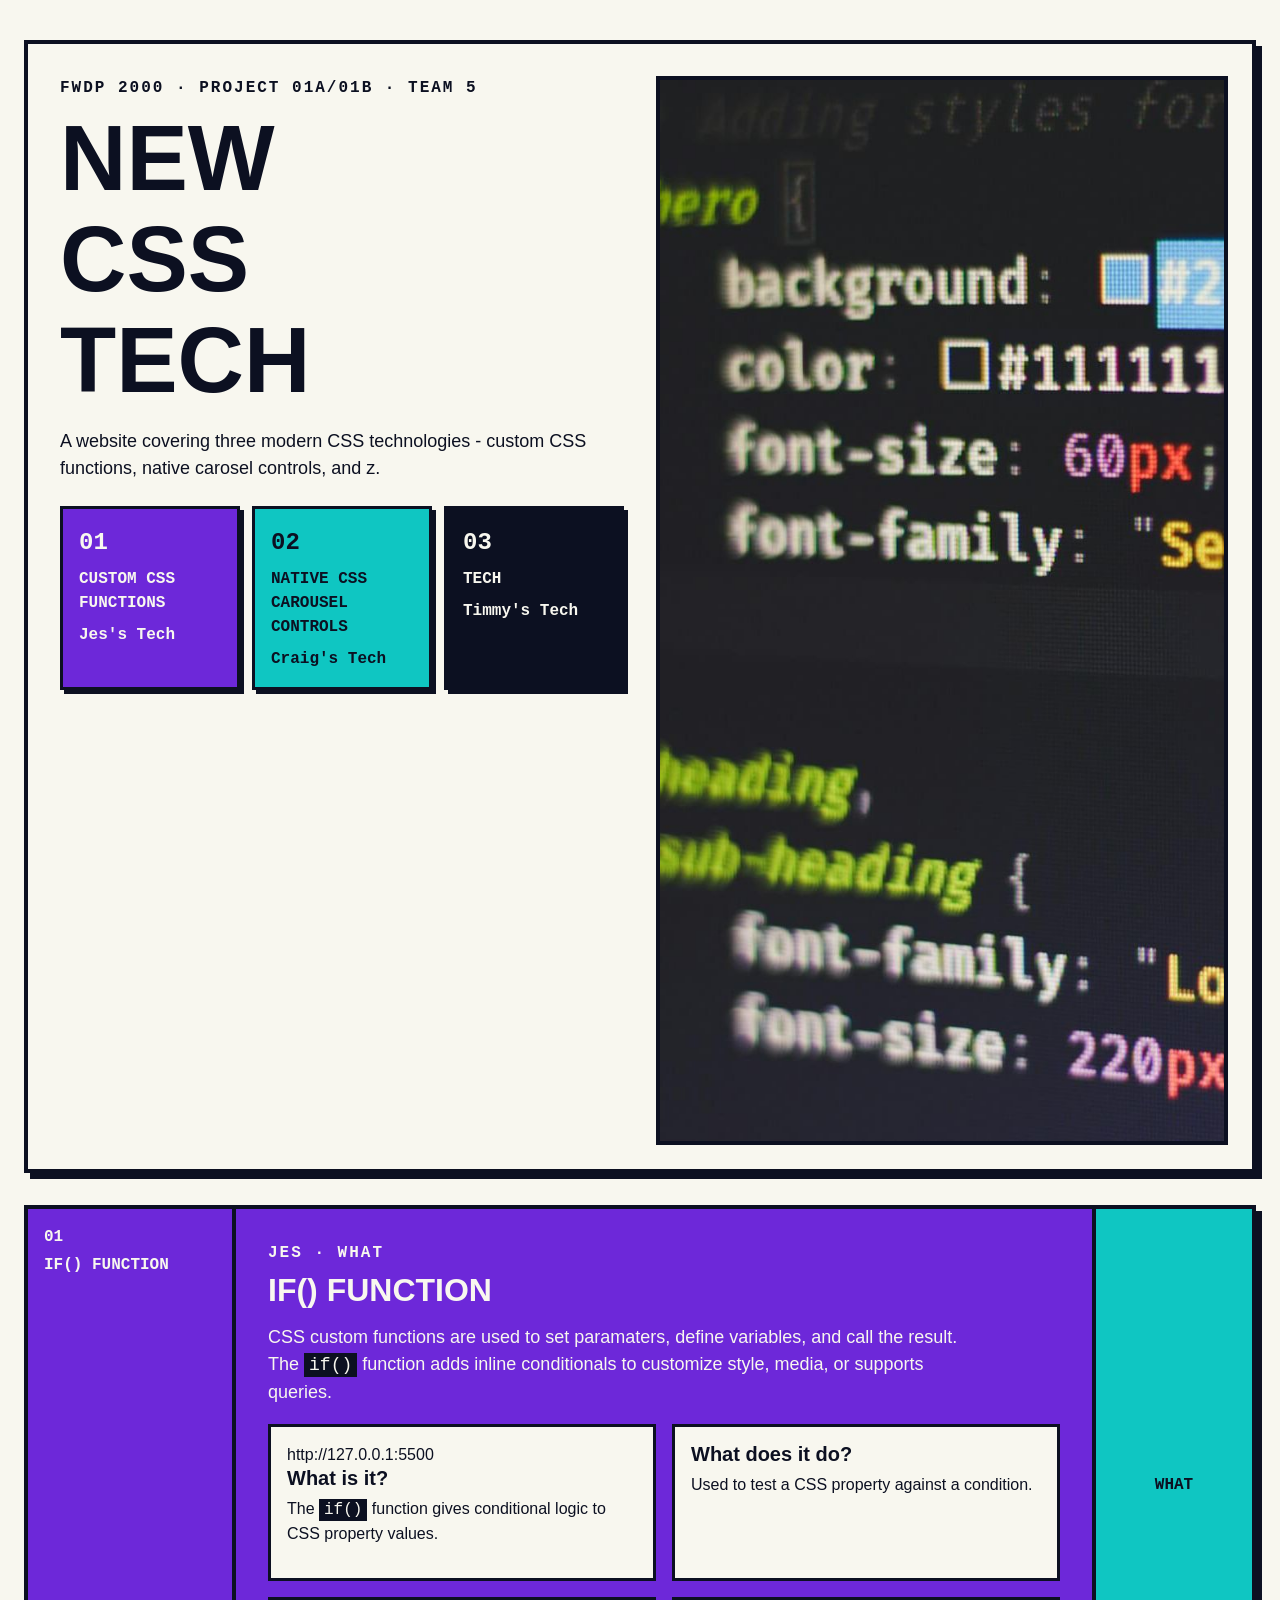
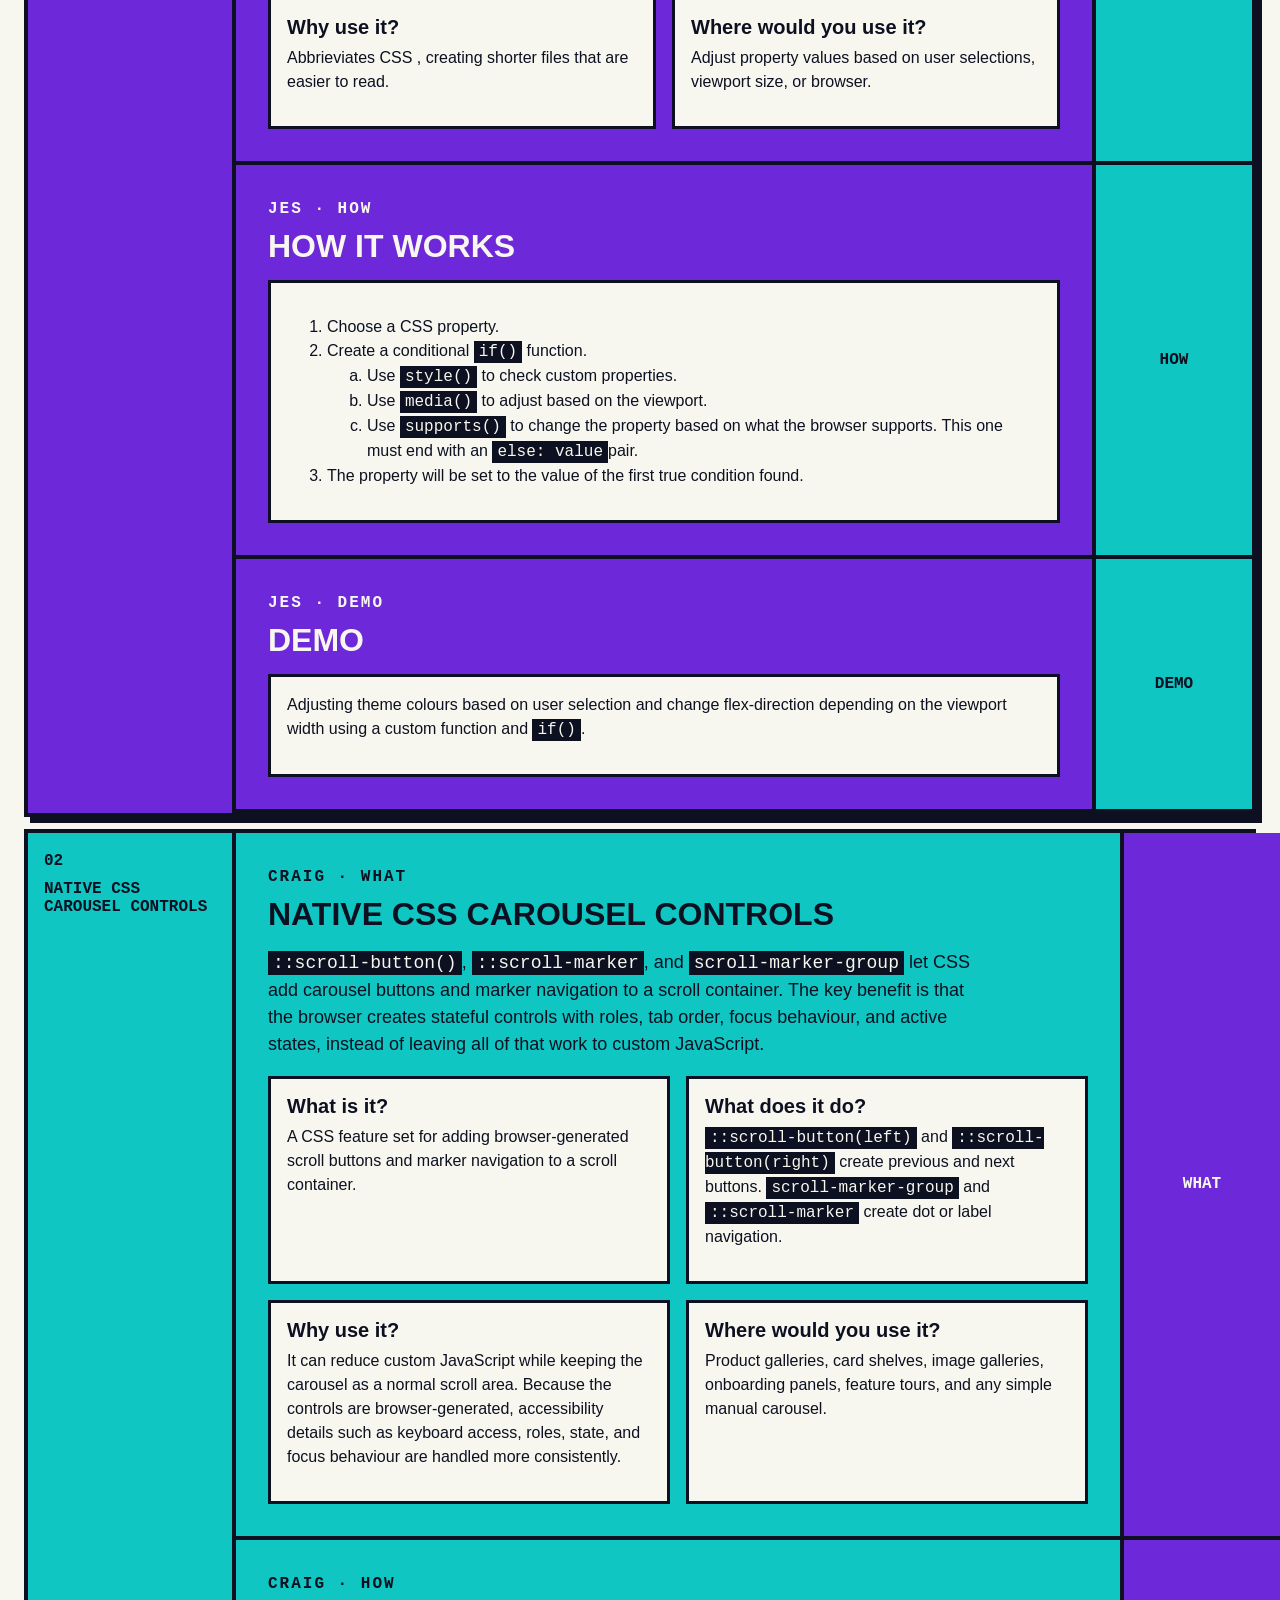
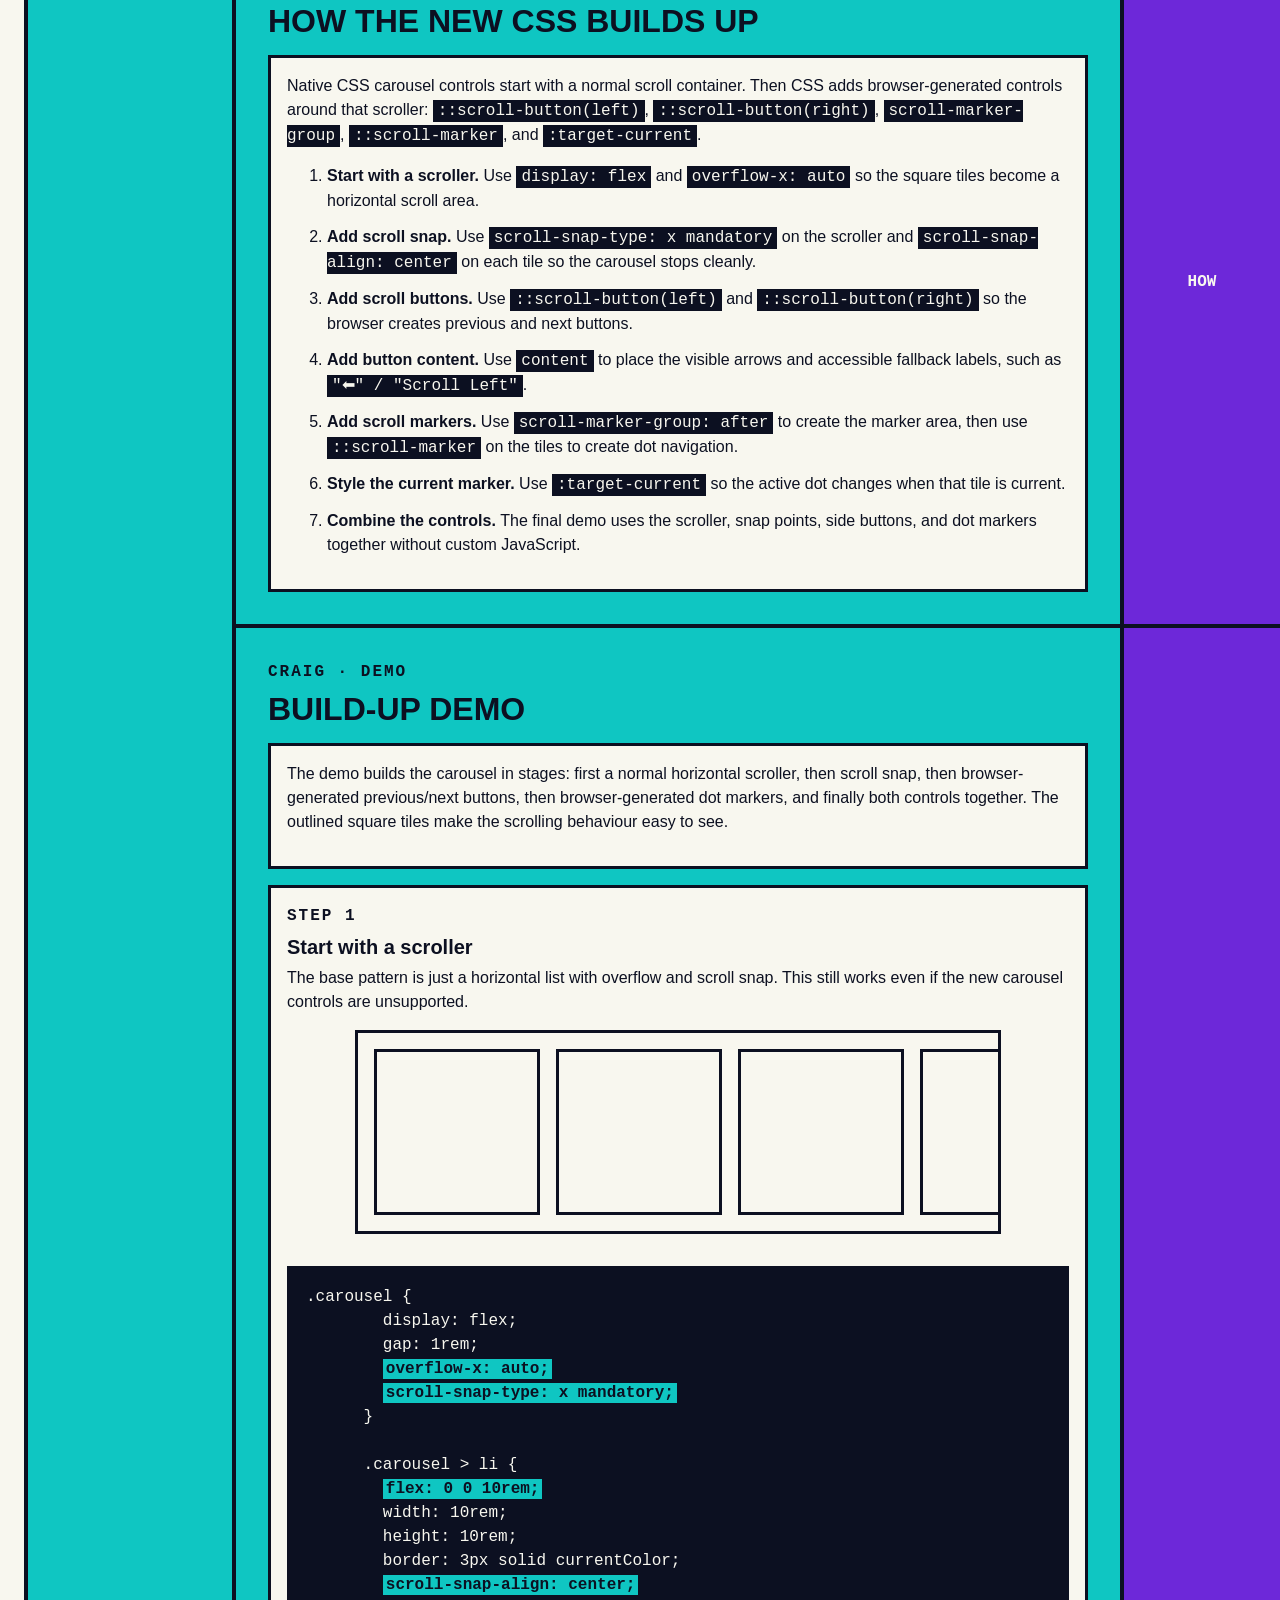
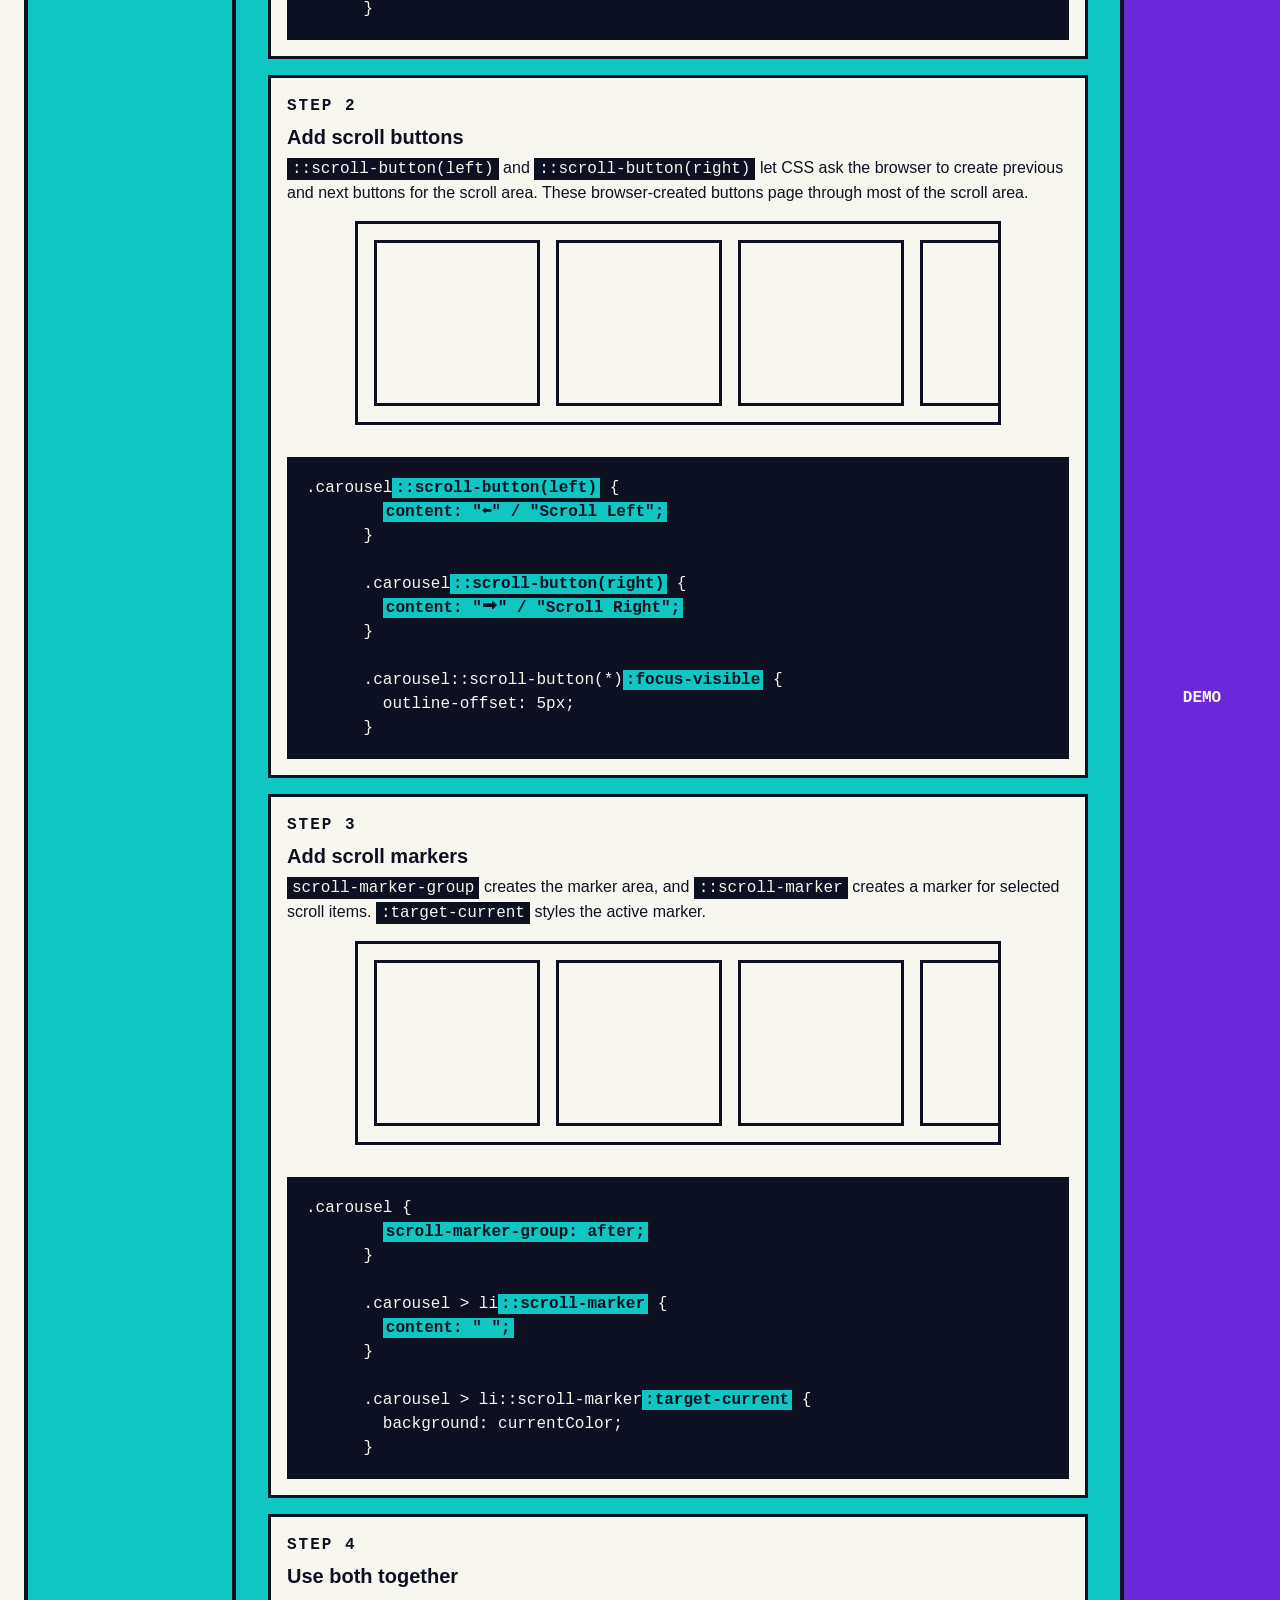
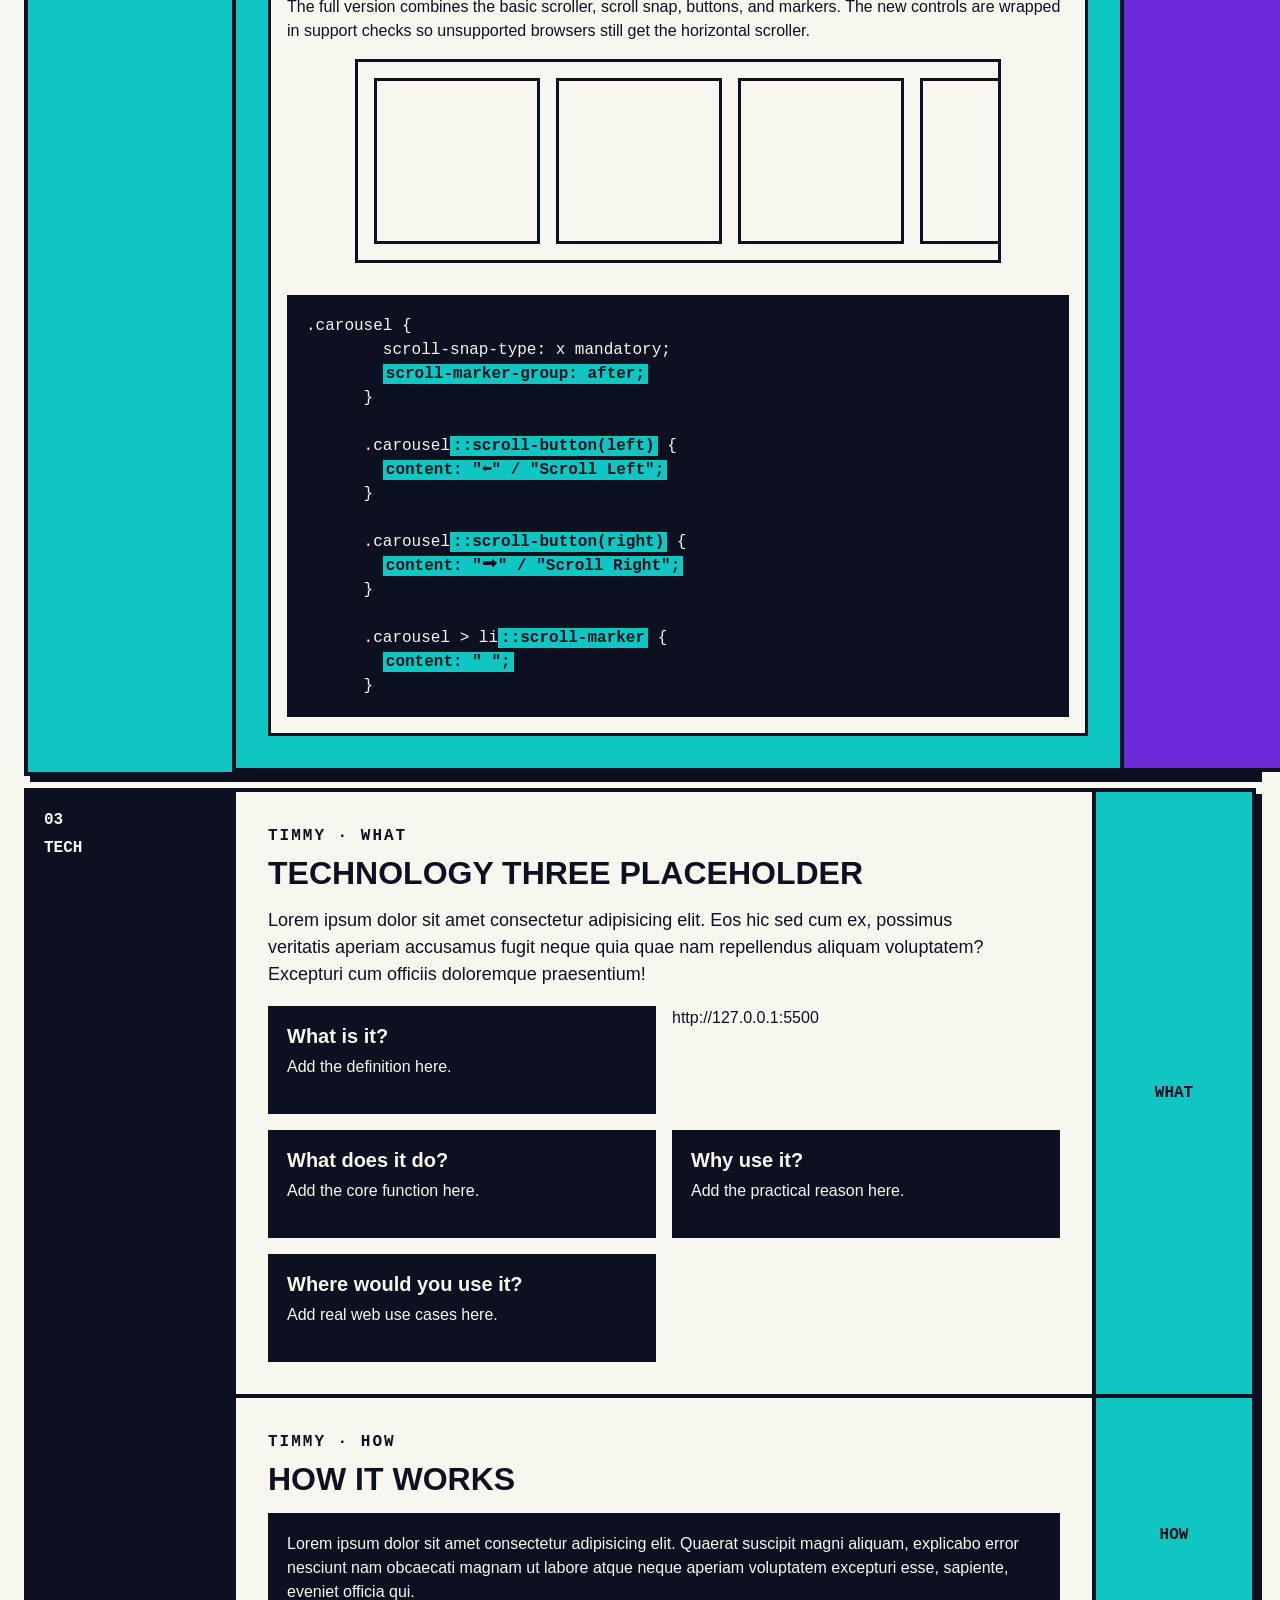
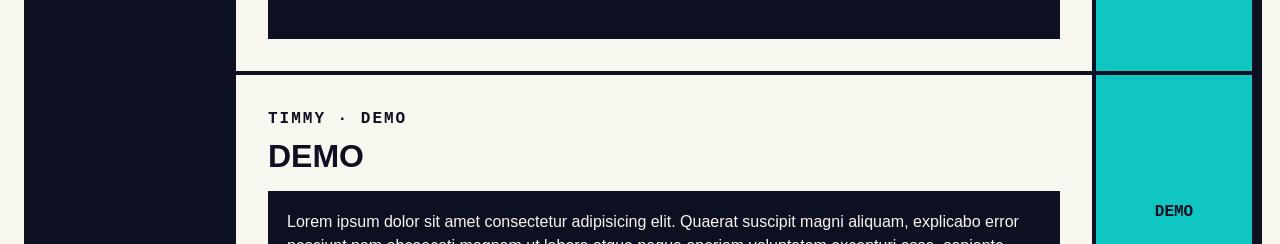
==== index.html @ b3a4e56c "Merge pull request #14 from jesomerville/jes Fixed reference links" ====
<!doctype html>
<html lang="en">
<head>
  <meta charset="utf-8">
  <meta name="viewport" content="width=device-width, initial-scale=1">
  <meta
    name="description"
    content="A Web Dev 2 project site about three new CSS tech topics, custom functions, carosel controls, and z">
  <title>Team 5: New CSS Tech</title>

  <link rel="stylesheet" href="styles/normalize-fwd.css">
  <link rel="stylesheet" href="styles/styles.css">
</head>

<body>
  <a class="skip-link" href="#main">Skip to main content</a>

  <header class="site-header">
    <div class="header-content">
      <div class="header-text">
        <p class="section-label">FWDP 2000 · Project 01A/01B · Team 5</p>

        <h1>New CSS Tech</h1>

        <p class="intro-text">
          A website covering three modern CSS technologies - custom CSS functions, native carosel controls, and z.
        </p>

        <nav class="topic-nav" aria-label="Technology sections">
          <a class="topic-card topic-card-one" href="#technology-one">
            <span class="topic-number">01</span>
            <span class="topic-title">Custom CSS Functions</span>
            <span class="topic-note">Jes's Tech</span>
          </a>

          <a class="topic-card topic-card-two" href="#native-carousel-controls">
            <span class="topic-number">02</span>
            <span class="topic-title">Native CSS Carousel Controls</span>
            <span class="topic-note">Craig's Tech</span>
          </a>

          <a class="topic-card topic-card-three" href="#technology-three">
            <span class="topic-number">03</span>
            <span class="topic-title">Tech</span>
            <span class="topic-note">Timmy's Tech</span>
          </a>
        </nav>
      </div>

      <picture class="hero-picture">
        <source
          media="(width < 768px)" srcset="images/hero-700w.jpg">
        <source media="(width >= 768px)" srcset="images/hero-1920w.jpg">

        <img
          src="images/hero-1920w.jpg"
          class="hero-image"
          alt="Closeup of CSS code describing a hero class, heading, and sub-heading.">
      </picture>
    </div>
  </header>

  <main id="main">
    <section class="technology-row tech-one" id="technology-one" aria-labelledby="tech-one-title">
      <div class="row-label">
        <p>01</p>
        <h2 id="tech-one-title">if() function</h2>
      </div>

      <section class="tech-section" id="tech-one-what">
        <p class="section-label">Jes · What</p>
        <h3>if() function</h3>

        <p class="summary">
          CSS custom functions are used to set paramaters, define variables, and call the result.  The <code>if()</code> function adds inline conditionals to customize style, media, or supports queries.

        <div class="info-cards">
          <section>http://127.0.0.1:5500
            <h4>What is it?</h4>
            <p>The <code>if()</code> function gives conditional logic to CSS property values.</p>
          </section>

          <section>
            <h4>What does it do?</h4>
            <p>Used to test a CSS property against a condition.</p>
          </section>

          <section>
            <h4>Why use it?</h4>
            <p>Abbrieviates CSS , creating shorter files that are easier to read.</p>
          </section>

          <section>
            <h4>Where would you use it?</h4>
            <p>Adjust property values based on user selections, viewport size, or browser.</p>
          </section>
        </div>
      </section>

      <a class="section-link link-what" href="#tech-one-what">What</a>

      <section class="tech-section" id="tech-one-how">
        <p class="section-label">Jes · How</p>
        <h3>How it Works</h3>

        <div class="content-box">
          <ol>
            <li>Choose a CSS property.</li>
            <li>Create a conditional <code>if()</code> function.</li>
              <ol type="a">
                <li>Use <code>style()</code> to check custom properties.</li>
                <li>Use <code>media()</code> to adjust based on the viewport.</li>
                <li>Use <code>supports()</code> to change the property based on what the browser supports.  This one must end with an <code>else: value</code>pair.</li>
              </ol>
            <li>The property will be set to the value of the first true condition found.</li>
          </ol>
        </div>
      </section>

      <a class="section-link link-how" href="#tech-one-how">How</a>

      <section class="tech-section" id="tech-one-demo">
        <p class="section-label">Jes · Demo</p>
        <h3>Demo</h3>

        <div class="content-box">

          <p>Adjusting theme colours based on user selection and change flex-direction depending on the viewport width using a custom function and <code>if()</code>.</p>

        </div>
      </section>

      <a class="section-link link-demo" href="#tech-one-demo">Demo</a>
      
    </section>

    <section class="technology-row tech-two" id="native-carousel-controls" aria-labelledby="tech-two-title">
      <div class="row-label">
        <p>02</p>
        <h2 id="tech-two-title">Native CSS Carousel Controls</h2>
      </div>

      <section class="tech-section" id="carousel-what">
        <p class="section-label">Craig · What</p>
        <h3>Native CSS Carousel Controls</h3>

        <p class="summary"><code>::scroll-button()</code>, <code>::scroll-marker</code>, and <code>scroll-marker-group</code> let CSS add carousel buttons and marker navigation to a scroll container. The key benefit is that the browser creates stateful controls with roles, tab order, focus behaviour, and active states, instead of leaving all of that work to custom JavaScript.</p>

        <div class="info-cards">
          <section>
            <h4>What is it?</h4>
            <p>
              A CSS feature set for adding browser-generated scroll buttons and
              marker navigation to a scroll container.
            </p>
          </section>

          <section>
            <h4>What does it do?</h4>
            <p><code>::scroll-button(left)</code> and <code>::scroll-button(right)</code> create previous and next buttons. <code>scroll-marker-group</code> and <code>::scroll-marker</code> create dot or label navigation.</p>
          </section>

          <section>
            <h4>Why use it?</h4>
            <p>It can reduce custom JavaScript while keeping the carousel as a normal scroll area. Because the controls are browser-generated, accessibility details such as keyboard access, roles, state, and focus behaviour are handled more consistently.</p>
          </section>

          <section>
            <h4>Where would you use it?</h4>
            <p>Product galleries, card shelves, image galleries, onboarding panels, feature tours, and any simple manual carousel.</p>
          </section>
        </div>
      </section>

      <a class="section-link link-what" href="#carousel-what">What</a>

      <section class="tech-section" id="carousel-how">
        <p class="section-label">Craig · How</p>
        <h3>How the new CSS builds up</h3>

        <div class="content-box">
          <p>Native CSS carousel controls start with a normal scroll container. Then CSS adds browser-generated controls around that scroller: <code>::scroll-button(left)</code>, <code>::scroll-button(right)</code>, <code>scroll-marker-group</code>, <code>::scroll-marker</code>, and <code>:target-current</code>.</p>
          <ol>
            <li><strong>Start with a scroller. </strong>Use <code>display: flex</code> and <code>overflow-x: auto</code> so the square tiles become a horizontal scroll area.</li>
            <li><strong>Add scroll snap. </strong>Use <code>scroll-snap-type: x mandatory</code> on the scroller and <code>scroll-snap-align: center</code> on each tile so the carousel stops cleanly.</li>
            <li><strong>Add scroll buttons. </strong>Use <code>::scroll-button(left)</code> and <code>::scroll-button(right)</code> so the browser creates previous and next buttons.</li>
            <li><strong>Add button content. </strong>Use <code>content</code> to place the visible arrows and accessible fallback labels, such as <code>"⬅" / "Scroll Left"</code>.</li>
            <li><strong>Add scroll markers. </strong>Use <code>scroll-marker-group: after</code> to create the marker area, then use <code>::scroll-marker</code> on the tiles to create dot navigation.</li>
            <li><strong>Style the current marker. </strong>Use <code>:target-current</code> so the active dot changes when that tile is current.</li>
            <li><strong>Combine the controls. </strong>The final demo uses the scroller, snap points, side buttons, and dot markers together without custom JavaScript.</li>
          </ol>
        </div>
      </section>

      <a class="section-link link-how" href="#carousel-how">How</a>
      <section class="tech-section" id="carousel-demo">
        <p class="section-label">Craig · Demo</p>
        <h3>Build-up demo</h3>
        <div class="content-box">
          <p>The demo builds the carousel in stages: first a normal horizontal scroller, then scroll snap, then browser-generated previous/next buttons, then browser-generated dot markers, and finally both controls together. The outlined square tiles make the scrolling behaviour easy to see.</p>
        </div>
        <div class="carousel-steps">
          <section class="carousel-step">
            <div class="carousel-step-text">
              <p class="section-label">Step 1</p>
              <h4>Start with a scroller</h4>
              <p>
                The base pattern is just a horizontal list with overflow and
                scroll snap. This still works even if the new carousel controls
                are unsupported.
              </p>
            </div>
            <div class="carousel-demo-grid">
              <div class="carousel-showcase">
                <ul aria-label="Basic horizontal scroller example" class="demo-carousel demo-carousel-basic">
                  <li aria-hidden="true"></li>
                  <li aria-hidden="true"></li>
                  <li aria-hidden="true"></li>
                  <li aria-hidden="true"></li>
                  <li aria-hidden="true"></li>
                  <li aria-hidden="true"></li>
                </ul>
              </div>
              <pre class="demo-code"><code>.carousel {
        display: flex;
        gap: 1rem;
        <span class="code-highlight">overflow-x: auto;</span>
        <span class="code-highlight">scroll-snap-type: x mandatory;</span>
      }

      .carousel &gt; li {
        <span class="code-highlight">flex: 0 0 10rem;</span>
        width: 10rem;
        height: 10rem;
        border: 3px solid currentColor;
        <span class="code-highlight">scroll-snap-align: center;</span>
      }</code></pre>
            </div>
          </section>
          <section class="carousel-step">
            <div class="carousel-step-text">
              <p class="section-label">Step 2</p>
              <h4>Add scroll buttons</h4>
              <p><code>::scroll-button(left)</code> and <code>::scroll-button(right)</code> let CSS ask the browser to create previous and next buttons for the scroll area. These browser-created buttons page through most of the scroll area.</p>
            </div>
            <div class="carousel-demo-grid">
              <div class="carousel-showcase">
                <ul aria-label="Carousel with scroll buttons example" class="demo-carousel demo-carousel-buttons">
                  <li aria-hidden="true"></li>
                  <li aria-hidden="true"></li>
                  <li aria-hidden="true"></li>
                  <li aria-hidden="true"></li>
                  <li aria-hidden="true"></li>
                  <li aria-hidden="true"></li>
                </ul>
              </div>
              <pre class="demo-code"><code>.carousel<span class="code-highlight">::scroll-button(left)</span> {
        <span class="code-highlight">content: "⬅" / "Scroll Left";</span>
      }

      .carousel<span class="code-highlight">::scroll-button(right)</span> {
        <span class="code-highlight">content: "⮕" / "Scroll Right";</span>
      }

      .carousel::scroll-button(*)<span class="code-highlight">:focus-visible</span> {
        outline-offset: 5px;
      }</code></pre>
            </div>
          </section>
          <section class="carousel-step">
            <div class="carousel-step-text">
              <p class="section-label">Step 3</p>
              <h4>Add scroll markers</h4>
              <p>
                <code>scroll-marker-group</code> creates the marker area, and
                <code>::scroll-marker</code> creates a marker for selected
                scroll items. <code>:target-current</code> styles the active
                marker.
              </p>
            </div>
            <div class="carousel-demo-grid">
              <div class="carousel-showcase">
                <ul aria-label="Carousel with scroll markers example" class="demo-carousel demo-carousel-markers">
                  <li aria-hidden="true"></li>
                  <li aria-hidden="true"></li>
                  <li aria-hidden="true"></li>
                  <li aria-hidden="true"></li>
                  <li aria-hidden="true"></li>
                  <li aria-hidden="true"></li>
                </ul>
              </div>
              <pre class="demo-code"><code>.carousel {
        <span class="code-highlight">scroll-marker-group: after;</span>
      }

      .carousel &gt; li<span class="code-highlight">::scroll-marker</span> {
        <span class="code-highlight">content: " ";</span>
      }

      .carousel &gt; li::scroll-marker<span class="code-highlight">:target-current</span> {
        background: currentColor;
      }</code></pre>
            </div>
          </section>
          <section class="carousel-step">
            <div class="carousel-step-text">
              <p class="section-label">Step 4</p>
              <h4>Use both together</h4>
              <p>
                The full version combines the basic scroller, scroll snap,
                buttons, and markers. The new controls are wrapped in
                support checks so unsupported browsers still get the
                horizontal scroller.
              </p>
            </div>
            <div class="carousel-demo-grid">
              <div class="carousel-showcase">
                <ul aria-label="Carousel with scroll buttons and markers example" class="demo-carousel demo-carousel-complete">
                  <li aria-hidden="true"></li>
                  <li aria-hidden="true"></li>
                  <li aria-hidden="true"></li>
                  <li aria-hidden="true"></li>
                  <li aria-hidden="true"></li>
                  <li aria-hidden="true"></li>
                </ul>
              </div>
              <pre class="demo-code"><code>.carousel {
        scroll-snap-type: x mandatory;
        <span class="code-highlight">scroll-marker-group: after;</span>
      }

      .carousel<span class="code-highlight">::scroll-button(left)</span> {
        <span class="code-highlight">content: "⬅" / "Scroll Left";</span>
      }

      .carousel<span class="code-highlight">::scroll-button(right)</span> {
        <span class="code-highlight">content: "⮕" / "Scroll Right";</span>
      }

      .carousel &gt; li<span class="code-highlight">::scroll-marker</span> {
        <span class="code-highlight">content: " ";</span>
      }</code></pre>
            </div>
          </section>
        </div>
      </section>
      <a class="section-link link-demo" href="#carousel-demo">Demo</a>
      </section>

    <section class="technology-row tech-three" id="technology-three" aria-labelledby="tech-three-title">
      <div class="row-label">
        <p>03</p>
        <h2 id="tech-three-title">Tech</h2>
      </div>

      <section class="tech-section" id="tech-three-what">
        <p class="section-label">Timmy · What</p>
        <h3>Technology Three Placeholder</h3>

        <p class="summary">
          Lorem ipsum dolor sit amet consectetur adipisicing elit. Eos hic sed cum ex, possimus veritatis aperiam accusamus fugit neque quia quae nam repellendus aliquam voluptatem? Excepturi cum officiis doloremque praesentium!
        </p>

        <div class="info-cards">
          <section>
            <h4>What is it?</h4>
            <p>Add the definition here.</p>
          </section>http://127.0.0.1:5500

          <section>
            <h4>What does it do?</h4>
            <p>Add the core function here.</p>
          </section>

          <section>
            <h4>Why use it?</h4>
            <p>Add the practical reason here.</p>
          </section>

          <section>
            <h4>Where would you use it?</h4>
            <p>Add real web use cases here.</p>
          </section>
        </div>
      </section>

      <a class="section-link link-what" href="#tech-three-what">What</a>

      <section class="tech-section" id="tech-three-how">
        <p class="section-label">Timmy · How</p>
        <h3>How it works</h3>

        <div class="content-box">
          <p>Lorem ipsum dolor sit amet consectetur adipisicing elit. Quaerat suscipit magni aliquam, explicabo error nesciunt nam obcaecati magnam ut labore atque neque aperiam voluptatem excepturi esse, sapiente, eveniet officia qui.</p>
        </div>
      </section>

      <a class="section-link link-how" href="#tech-three-how">How</a>

      <section class="tech-section" id="tech-three-demo">
        <p class="section-label">Timmy · Demo</p>
        <h3>Demo</h3>

        <div class="content-box">
          <p>Lorem ipsum dolor sit amet consectetur adipisicing elit. Quaerat suscipit magni aliquam, explicabo error nesciunt nam obcaecati magnam ut labore atque neque aperiam voluptatem excepturi esse, sapiente, eveniet officia qui.</p>
        </div>
      </section>

      <a class="section-link link-demo" href="#tech-three-demo">Demo</a>
    </section>

    <section class="sources" aria-labelledby="sources-title">
      <div>
        <p class="section-label">Sources</p>
        <h2 id="sources-title">Research Links</h2>
      </div>

      <div class="reference-table">
        <table>

          <thead>
              <tr>
                <th>Tech One</th>
                <th>Tech Two</th>
                <th>Tech Three</th>
              </tr>
          </thead>

          <tbody>
            <tr>
                <td><a href="https://developer.mozilla.org/en-US/docs/Web/CSS/Reference/Values/if">MDN: if() CSS Function</a></td>
                <td><a href="https://developer.mozilla.org/en-US/docs/Web/CSS/Guides/Overflow/Carousels">MDN: Creating CSS carousels</a></td>
                <td></td>
            </tr>

            <tr>
                <td><a href="https://developer.mozilla.org/en-US/docs/Web/CSS/Guides/Custom_functions_and_mixins/Using_custom_functions">MDN: Using CSS Custom Functions</a></td>
                <td><a href="https://developer.mozilla.org/en-US/docs/Web/CSS/Reference/Selectors/::scroll-button">MDN: ::scroll-button()</a></td>
                <td></td>
            </tr>

            <tr>
                <td><a href="https://www.youtube.com/watch?v=svqu6FDiMAs&list=PLwdxEUTBzNh4LAn5dIlaIlFhHs1AWslc2&index=7&t=417s">YouTube: 10 NEW CSS Features You Need To Know For 2026</a></td>
                <td><a href="https://developer.mozilla.org/en-US/docs/Web/CSS/Reference/Selectors/::scroll-marker">MDN: ::scroll-marker</a></td>
                <td></td>
            </tr>

            <tr>                
                <td>-</td>
                <td><a href="https://developer.chrome.com/blog/carousels-with-css">Chrome Developers: Carousels with CSS</a></td>
                <td></td>
            </tr>

            <tr>
              <th class="table-foot" colspan="3">Photo by <a href="https://unsplash.com/@flowforfrank?utm_source=unsplash&utm_medium=referral&utm_content=creditCopyText">Ferenc Almasi</a> on <a href="https://unsplash.com/photos/text-NzERTNpnaDw?utm_source=unsplash&utm_medium=referral&utm_content=creditCopyText">Unsplash</a></th>
            </tr>

          </tbody>

        </table>
      </div>
    </section>
  </main>

  <footer class="site-footer">
    <p>Team Five: Jes, Craig, Timmy · FWDP 2000 · June 02, 2026</p>
  </footer>
</body>
</html>
---- styles/styles.css ----
/* =====================================================
   TABLE OF CONTENTS
   -----------------
   - Base: typography
   - Base: links
   - Layout
   - Component: header
   - Component: technology rows
   - Component: content boxes
   - Component: Craig's native CSS carousel demo
   - Component: sources and footer
   - Media queries
   ===================================================== */

/* =====================================================
   Base: typography
   ===================================================== */

body {
  font-family: Arial, Helvetica, sans-serif;
  font-size: 1rem;
  line-height: 1.5;
  color: #0c1021;
  background-color: #f8f7ef;
}

h1,
h2,
h3,
h4 {
  margin-top: 0;
  line-height: 1.1;
}

h1 {
  max-width: 15rem;
  margin-bottom: 1rem;
  /* CLamp is a CSS function that allows you to set a value that scales between a minimum and maximum based on the viewport width */
  font-size: clamp(
    3rem,       /* 1. Minimum size (Mobile screens) */
    8vw + 1rem, /* 2. Preferred fluid size (Scales with screen width) */
    5.75rem     /* 3. Maximum size (Large desktop screens) */
  );
  text-transform: uppercase;
}

h2 {
  margin-bottom: 0;
  font-size: 1rem;
}

h3 {
  margin-bottom: 1rem;
  font-size: 2rem;
  text-transform: uppercase;
}

h4 {
  margin-bottom: 0.5rem;
  font-size: 1.25rem;
}

p {
  margin-top: 0;
}

.intro-text,
.summary {
  max-width: 45rem;
  font-size: 1.125rem;
}

.section-label {
  margin-top: 0;
  margin-bottom: 0.5rem;
  /* we can try different font styles */
  font-family: Consolas, monospace;
  font-size: 1rem;
  font-weight: 700;
  letter-spacing: 0.125rem;
  text-transform: uppercase;
}
/* Use code for inline code snippets */
code {
  padding: 0.125rem 0.3125rem;
  color: #f8f7ef;
  background-color: #0c1021;
}

/* =====================================================
   Base: links
   ===================================================== */

a,
a:visited {
  color: #0c1021;
}

a:hover {
  text-decoration-thickness: 3px;
  text-decoration-style: dotted;
  text-decoration-color: #0c1021;
}

a:focus {
  outline: 3px solid #0c1021;
  outline-offset: 3px;
}

a:active {
  color: #6d28d9;
}

.skip-link {
  position: absolute;
  left: 1rem;
  /* Move the link way off the top of the screen so it is hidden */
  top: -10rem;
  padding: 0.5rem 1rem;
  color: #f8f7ef;
  background-color: #0c1021;
}

.skip-link:focus {
  /* Bring the link back onto the screen when a keyboard user focuses it */
  top: 1rem;
  color: #f8f7ef;
}

/* =====================================================
   Layout
   Main content width.
   90rem is about 1440px with normal browser settings.
   Main content area can grow up to about 1440px wide before it stops expanding and centers itself.
   ===================================================== */

.site-header,
main,
.site-footer {
  max-width: 90rem;
  margin-left: auto;
  margin-right: auto;
  padding-left: 1rem;
  padding-right: 1rem;
}

.site-header {
  padding-top: 2rem;
  padding-bottom: 1rem;
}

main {
  padding-top: 1rem;
  padding-bottom: 3rem;
  display: flex;
  flex-direction: column;
  gap: 0.75rem;
}

/* =====================================================
   Component: header
   ===================================================== */

.header-content {
  padding: 1rem;
  border: 4px solid #0c1021;
  background-color: #f8f7ef;
  box-shadow: 6px 6px 0 #0c1021;
}

.topic-nav {
  margin-top: 1.5rem;
  display: flex;
  flex-direction: column;
  gap: 0.75rem;
}

.topic-card {
  display: block;
  min-height: 6rem;
  padding: 1rem;
  border: 3px solid #0c1021;
  font-family: Consolas, monospace;
  font-weight: 700;
  text-decoration: none;
  text-transform: uppercase;
  box-shadow: 4px 4px 0 #0c1021;
}

.topic-card-one,
.topic-card-one:visited {
  color: #f8f7ef;
  background-color: #6d28d9;
}

.topic-card-two {
  color: #0c1021;
  background-color: #0fc6c2;
}

.topic-card-three,
.topic-card-three:visited {
  color: #f8f7ef;
  background-color: #0c1021;
}

.topic-number {
  display: block;
  margin-bottom: 0.375rem;
  font-size: 1.5rem;
}

.topic-title {
  display: block;
}

.topic-note {
  display: block;
  margin-top: 0.5rem;
  font-size: 1rem;
  text-transform: none;
}

.hero-picture {
  display: block;
  margin-top: 1rem;
}

.hero-image {
  width: 100%;
  min-height: 16rem;
  border: 4px solid #0c1021;
  object-fit: cover;
}

/* =====================================================
   Component: technology rows
   ===================================================== */

.technology-row {
  border: 4px solid #0c1021;
  background-color: #f8f7ef;
  box-shadow: 6px 6px 0 #0c1021;
}

.row-label {
  padding: 1rem;
  border-bottom: 4px solid #0c1021;
}

.row-label p {
  margin-bottom: 0.5rem;
  font-family: Consolas, monospace;
  font-weight: 700;
}

.row-label h2 {
  font-family: Consolas, monospace;
  text-transform: uppercase;
}

.tech-section {
  padding: 1rem;
  border-bottom: 4px solid #0c1021;
}

.section-link {
  display: block;
  padding: 1rem;
  border-bottom: 4px solid #0c1021;
  font-family: Consolas, monospace;
  font-weight: 700;
  text-align: center;
  text-decoration: none;
  text-transform: uppercase;
}

/* 60 / 30 / 10 colour idea:
   - The main section background is the dominant colour.
   - The inner cards/boxes are the secondary colour.
   - The What / How / Demo side links are the accent colour. */

.tech-one .row-label,
.tech-one .tech-section {
  color: #f8f7ef;
  background-color: #6d28d9;
}

.tech-one .section-link,
.tech-one .section-link:visited {
  color: #0c1021;
  background-color: #0fc6c2;
}

.tech-two .row-label,
.tech-two .tech-section {
  color: #0c1021;
  background-color: #0fc6c2;
}

.tech-two .section-link,
.tech-two .section-link:visited {
  color: #f8f7ef;
  background-color: #6d28d9;
}

.tech-three .row-label {
  color: #f8f7ef;
  background-color: #0c1021;
}

.tech-three .section-link,
.tech-three .section-link:visited {
  color: #0c1021;
  background-color: #0fc6c2;
}

.tech-three .info-cards section,
.tech-three .content-box {
  color: #f8f7ef;
  background-color: #0c1021;
}

/* =====================================================
   Component: content boxes
   ===================================================== */

.info-cards section,
.content-box,
.sources {
  color: #0c1021;
  background-color: #f8f7ef;
  border: 3px solid #0c1021;
  padding: 1rem;
}

.info-cards {
  display: grid;
  gap: 1rem;
}

.content-box {
  margin-top: 1rem;
}

/* =====================================================
   Component: Craig's native CSS carousel demo
   These styles are scoped to tech-two to avoid affecting teammate sections.
   ===================================================== */

.tech-two .carousel-steps {
  display: grid;
  gap: 1rem;
  margin-top: 1rem;
}

.tech-two .carousel-step {
  padding: 1rem;
  color: #0c1021;
  background-color: #f8f7ef;
  border: 3px solid #0c1021;
}

.tech-two .carousel-step-text p:last-child {
  margin-bottom: 0;
}

.tech-two .carousel-demo-grid {
  display: grid;
  gap: 1rem;
  margin-top: 1rem;
}

/* The wrapper reserves side space for generated buttons. */
.tech-two .carousel-showcase {
  position: relative;
  max-width: 48rem;
  margin: 0 auto;
  padding: 0 4.25rem 1rem;
}

.tech-two .demo-carousel {
  display: flex;
  gap: 1rem;
  width: 100%;
  max-width: 38rem;
  margin: 0 auto;
  padding: 1rem;
  overflow-x: auto;
  list-style: none;
  border: 3px solid #0c1021;
  background-color: #f8f7ef;
  scroll-snap-type: x mandatory;
  anchor-name: --carousel-window;
}

.tech-two .demo-carousel > li {
  flex: 0 0 10rem;
  width: 10rem;
  height: 10rem;
  background-color: transparent;
  border: 3px solid #0c1021;
  scroll-snap-align: center;
  scroll-snap-stop: always;
}

.tech-two .demo-code {
  margin: 0;
  padding: 1rem;
  overflow-x: auto;
  color: #f8f7ef;
  background-color: #0c1021;
  border: 3px solid #0c1021;
}

.tech-two .demo-code code {
  padding: 0;
  color: #f8f7ef;
  background-color: transparent;
}





.tech-two #carousel-how .content-box li + li {
  margin-top: 0.75rem;
}

.tech-two #carousel-how code {
  padding: 0.125rem 0.3125rem;
  color: #f8f7ef;
  background-color: #0c1021;
}

.tech-two .code-highlight {
  padding: 0.0625rem 0.1875rem;
  color: #0c1021;
  background-color: #0fc6c2;
  font-weight: 700;
}


/* Scroll buttons.
   The content property creates browser-provided button elements. */

.tech-two .demo-carousel-buttons::scroll-button(left),
.tech-two .demo-carousel-complete::scroll-button(left) {
  content: "⬅" / "Scroll Left";
}

.tech-two .demo-carousel-buttons::scroll-button(right),
.tech-two .demo-carousel-complete::scroll-button(right) {
  content: "⮕" / "Scroll Right";
}

.tech-two .demo-carousel-buttons::scroll-button(left),
.tech-two .demo-carousel-buttons::scroll-button(right),
.tech-two .demo-carousel-complete::scroll-button(left),
.tech-two .demo-carousel-complete::scroll-button(right) {
  width: 3.25rem;
  height: 3.25rem;
  border: 3px solid #0c1021;
  font-family: Consolas, monospace;
  font-size: 1.25rem;
  font-weight: 700;
  line-height: 1;
  color: #0c1021;
  background-color: #f8f7ef;
  cursor: pointer;
}

.tech-two .demo-carousel-buttons::scroll-button(*):focus-visible,
.tech-two .demo-carousel-complete::scroll-button(*):focus-visible {
  outline-offset: 5px;
}

.tech-two .demo-carousel-buttons::scroll-button(*):disabled,
.tech-two .demo-carousel-complete::scroll-button(*):disabled {
  opacity: 0.45;
  cursor: not-allowed;
}

/* On wider screens, anchor the generated buttons beside the scroll window. */
@media (min-width: 48em) {
  @supports (anchor-name: --carousel-window) and (position-area: center left) {
    .tech-two .demo-carousel-buttons::scroll-button(left),
    .tech-two .demo-carousel-buttons::scroll-button(right),
    .tech-two .demo-carousel-complete::scroll-button(left),
    .tech-two .demo-carousel-complete::scroll-button(right) {
      position: absolute;
      position-anchor: --carousel-window;
      margin: 0;
    }

    .tech-two .demo-carousel-buttons::scroll-button(left),
    .tech-two .demo-carousel-complete::scroll-button(left) {
      position-area: center left;
      justify-self: end;
      margin-right: 0.75rem;
    }

    .tech-two .demo-carousel-buttons::scroll-button(right),
    .tech-two .demo-carousel-complete::scroll-button(right) {
      position-area: center right;
      justify-self: start;
      margin-left: 0.75rem;
    }
  }
}

/* Scroll markers. */

.tech-two .demo-carousel-markers,
.tech-two .demo-carousel-complete {
  scroll-marker-group: after;
}

.tech-two .demo-carousel-markers::scroll-marker-group,
.tech-two .demo-carousel-complete::scroll-marker-group {
  display: flex;
  justify-content: center;
  gap: 0.5rem;
  margin-top: 0.75rem;
}

.tech-two .demo-carousel-markers > li::scroll-marker,
.tech-two .demo-carousel-complete > li::scroll-marker {
  content: " ";
  width: 1rem;
  height: 1rem;
  border: 3px solid #0c1021;
  border-radius: 50%;
  background-color: #f8f7ef;
}

.tech-two .demo-carousel-markers > li::scroll-marker:target-current,
.tech-two .demo-carousel-complete > li::scroll-marker:target-current {
  background: #0c1021;
}

/* =====================================================
   Component: sources and footer
   ===================================================== */

.sources ul {
  margin-bottom: 0;
  padding-left: 1.25rem;
}

.site-footer {
  padding-bottom: 2rem;
  font-weight: 700;
}

.reference-table {
  display: flex;
  flex-wrap: wrap;
}

table {
  align-self: center;
  justify-content: center;
  padding: 1rem;
  border-collapse: collapse;
  border-spacing: 0;
}

table th {
  text-align: center;
  font-size: 1.1rem;
  width: 23rem;
}

table td {
  font-size: 0.8rem;
  padding: 0.1rem 0.6rem;
  text-align: left;
}

table td:nth-child(2) {
  border-right: #bdbdbd thin solid;
  border-left: #bdbdbd thin solid;
}

th.table-foot {
  font-size: 0.8rem;
  padding: 0.8rem;
  text-transform: uppercase;
  font-weight: 400;
  justify-self: center;
}

/* =====================================================
   Media queries
   48em = 768px when the browser default font size is 16px.
   ===================================================== */

@media (min-width: 48em) {
  .header-content {
    display: grid;
    grid-template-columns: 1fr 1fr;
    gap: 2rem;
    align-items: stretch;
    padding: 2rem;
  }

  .topic-nav {
    flex-direction: row;
  }

  .topic-card {
    flex: 1;
  }

  .hero-picture {
    margin-top: 0;
  }

  .hero-image {
    height: 100%;
  }

  .technology-row {
    display: grid;
    grid-template-columns: 13rem 1fr 10rem;
  }

  .row-label {
    grid-column: 1;
    grid-row: span 3;
    border-right: 4px solid #0c1021;
    border-bottom: 0;
  }

  .tech-section {
    grid-column: 2;
    padding: 2rem;
  }

  .section-link {
    display: flex;
    grid-column: 3;
    align-items: center;
    justify-content: center;
    border-left: 4px solid #0c1021;
  }

  .info-cards {
    grid-template-columns: 1fr 1fr;
  }


  .sources {
    display: grid;
    grid-template-columns: 15rem auto;
    align-items: left;
    gap: 1.5rem;
  }
}
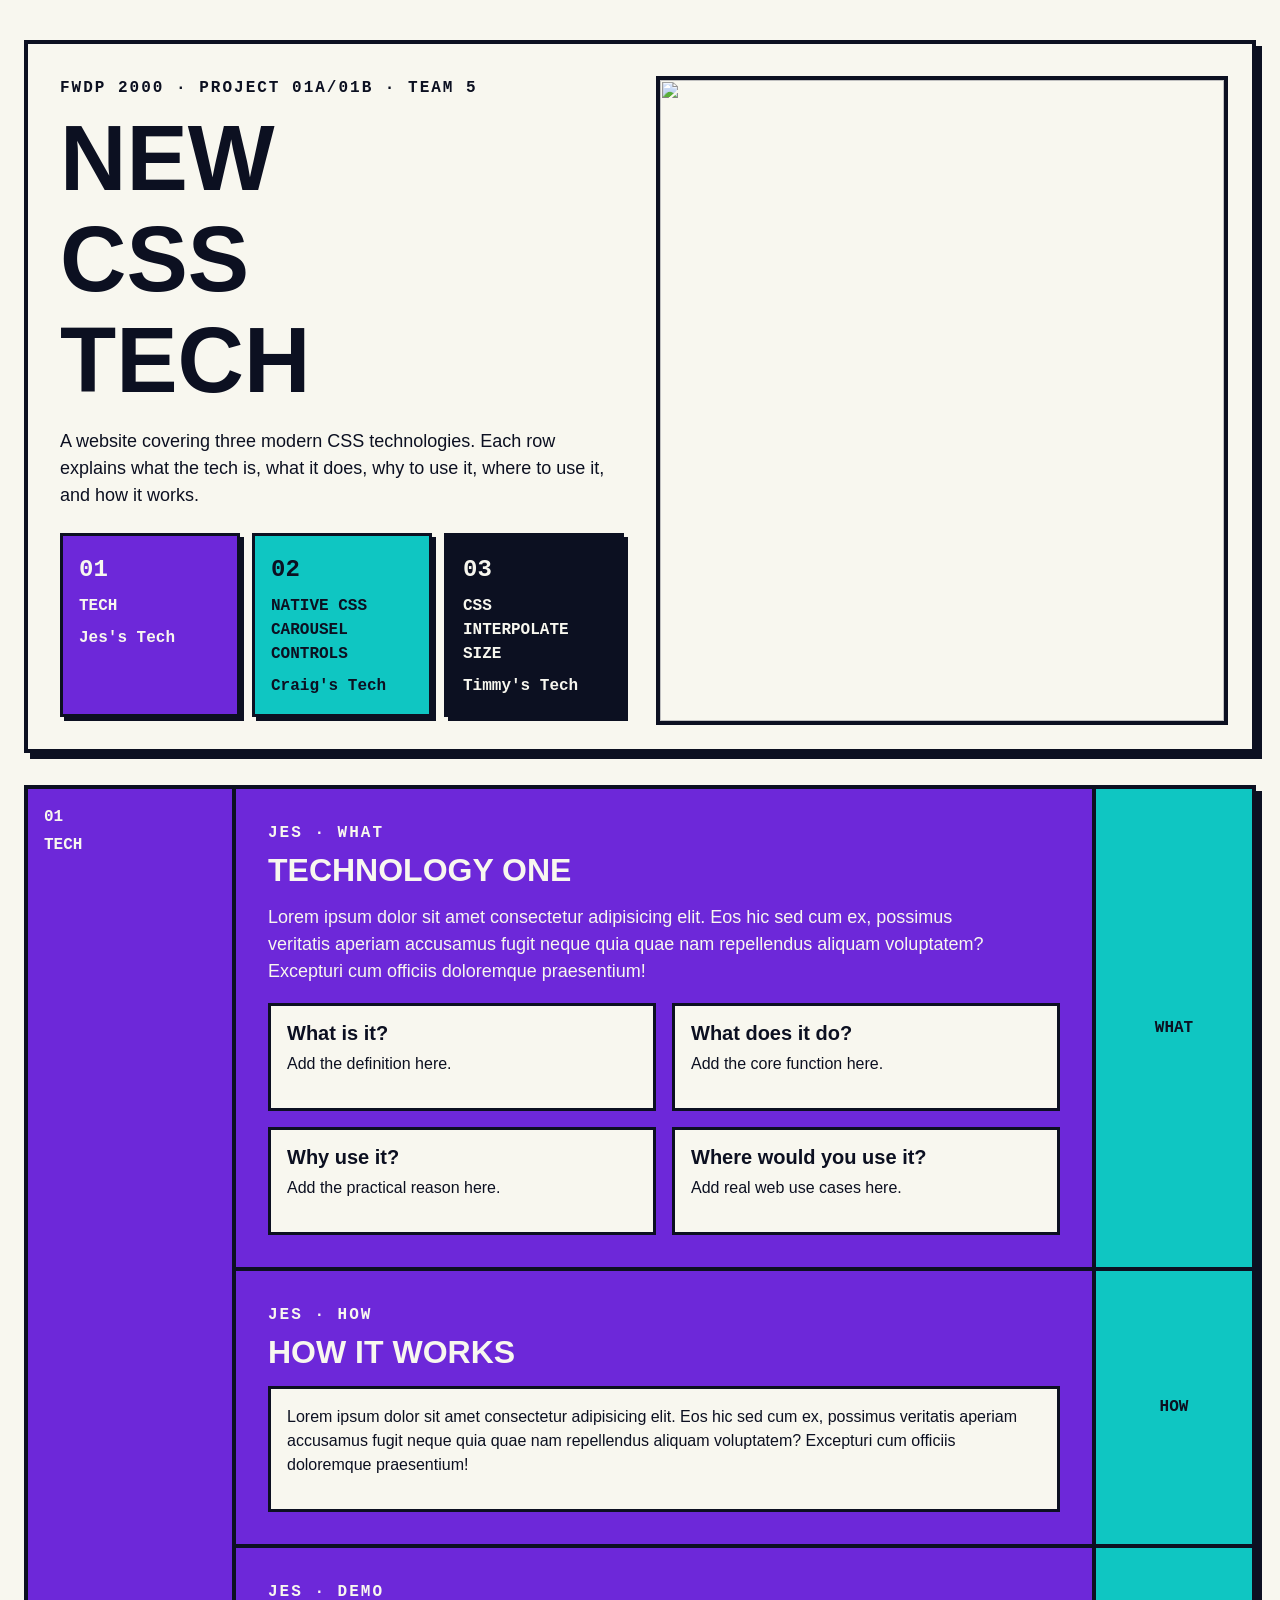
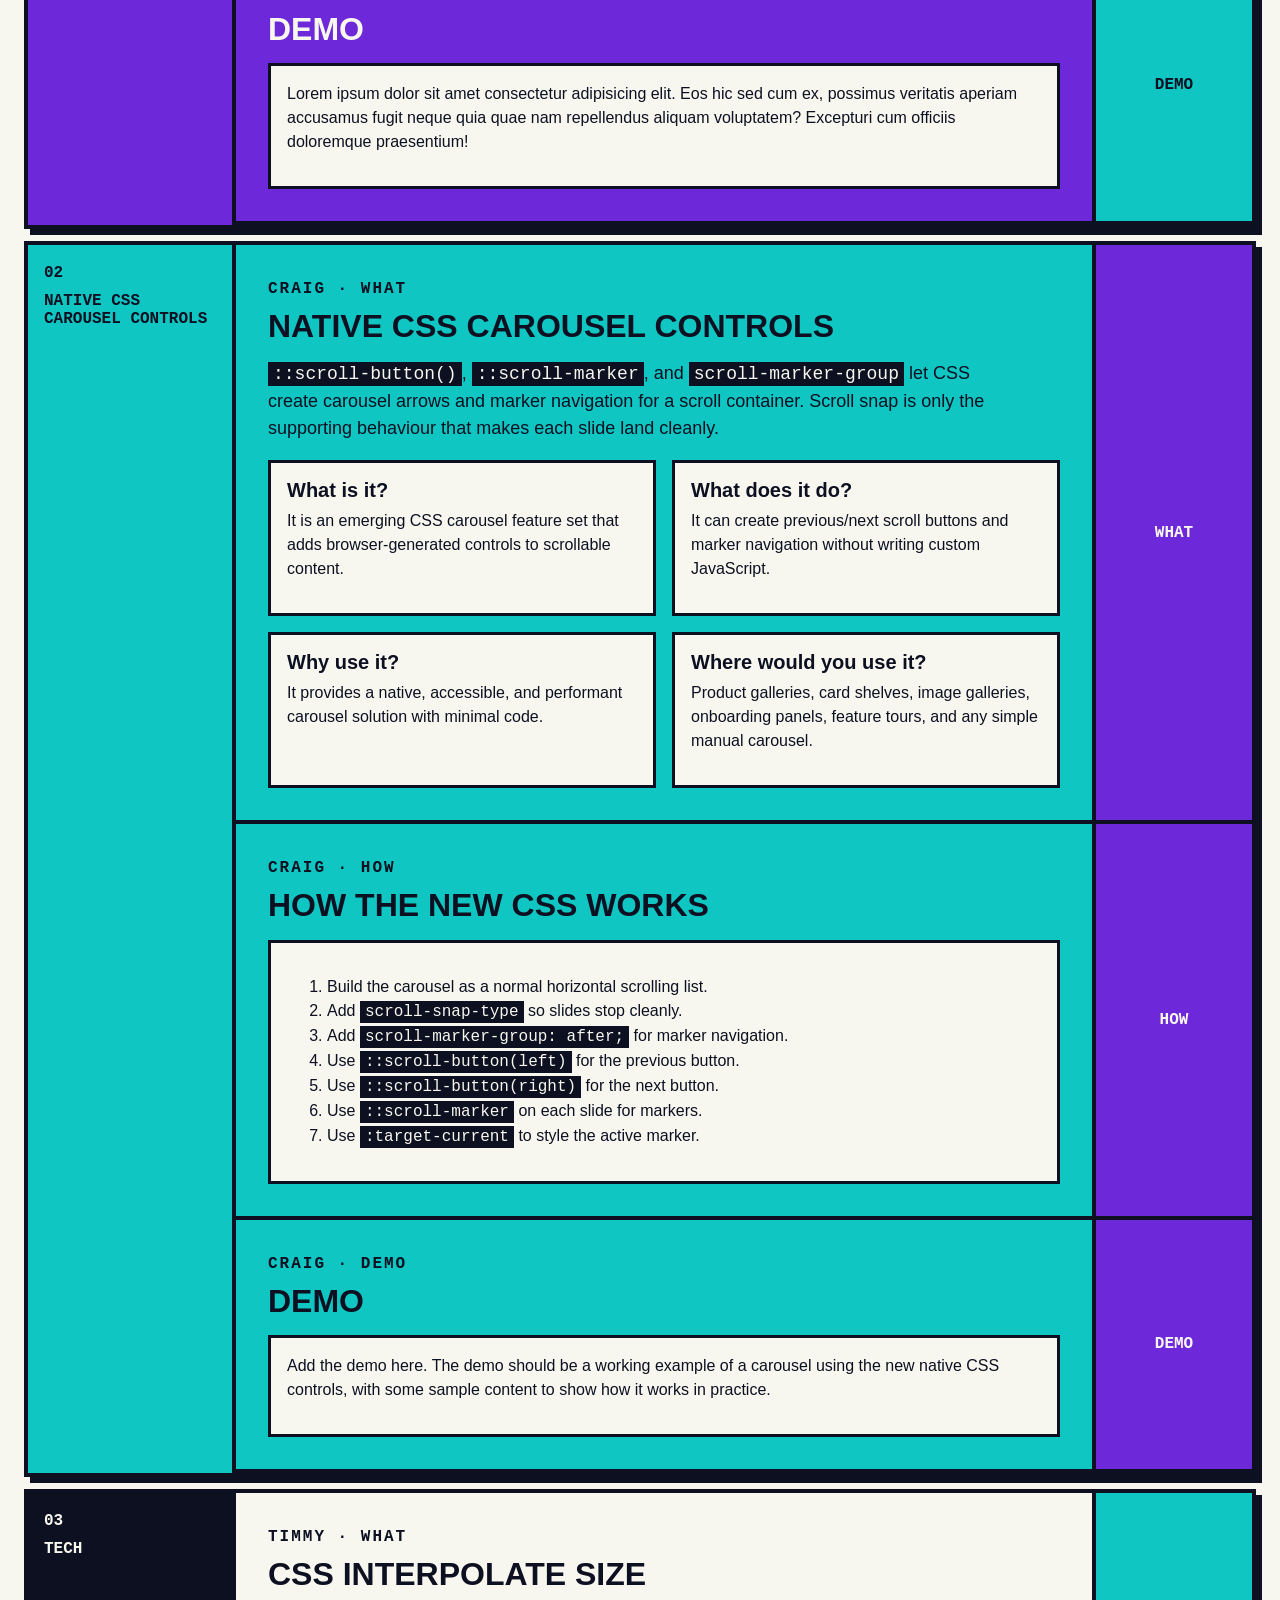
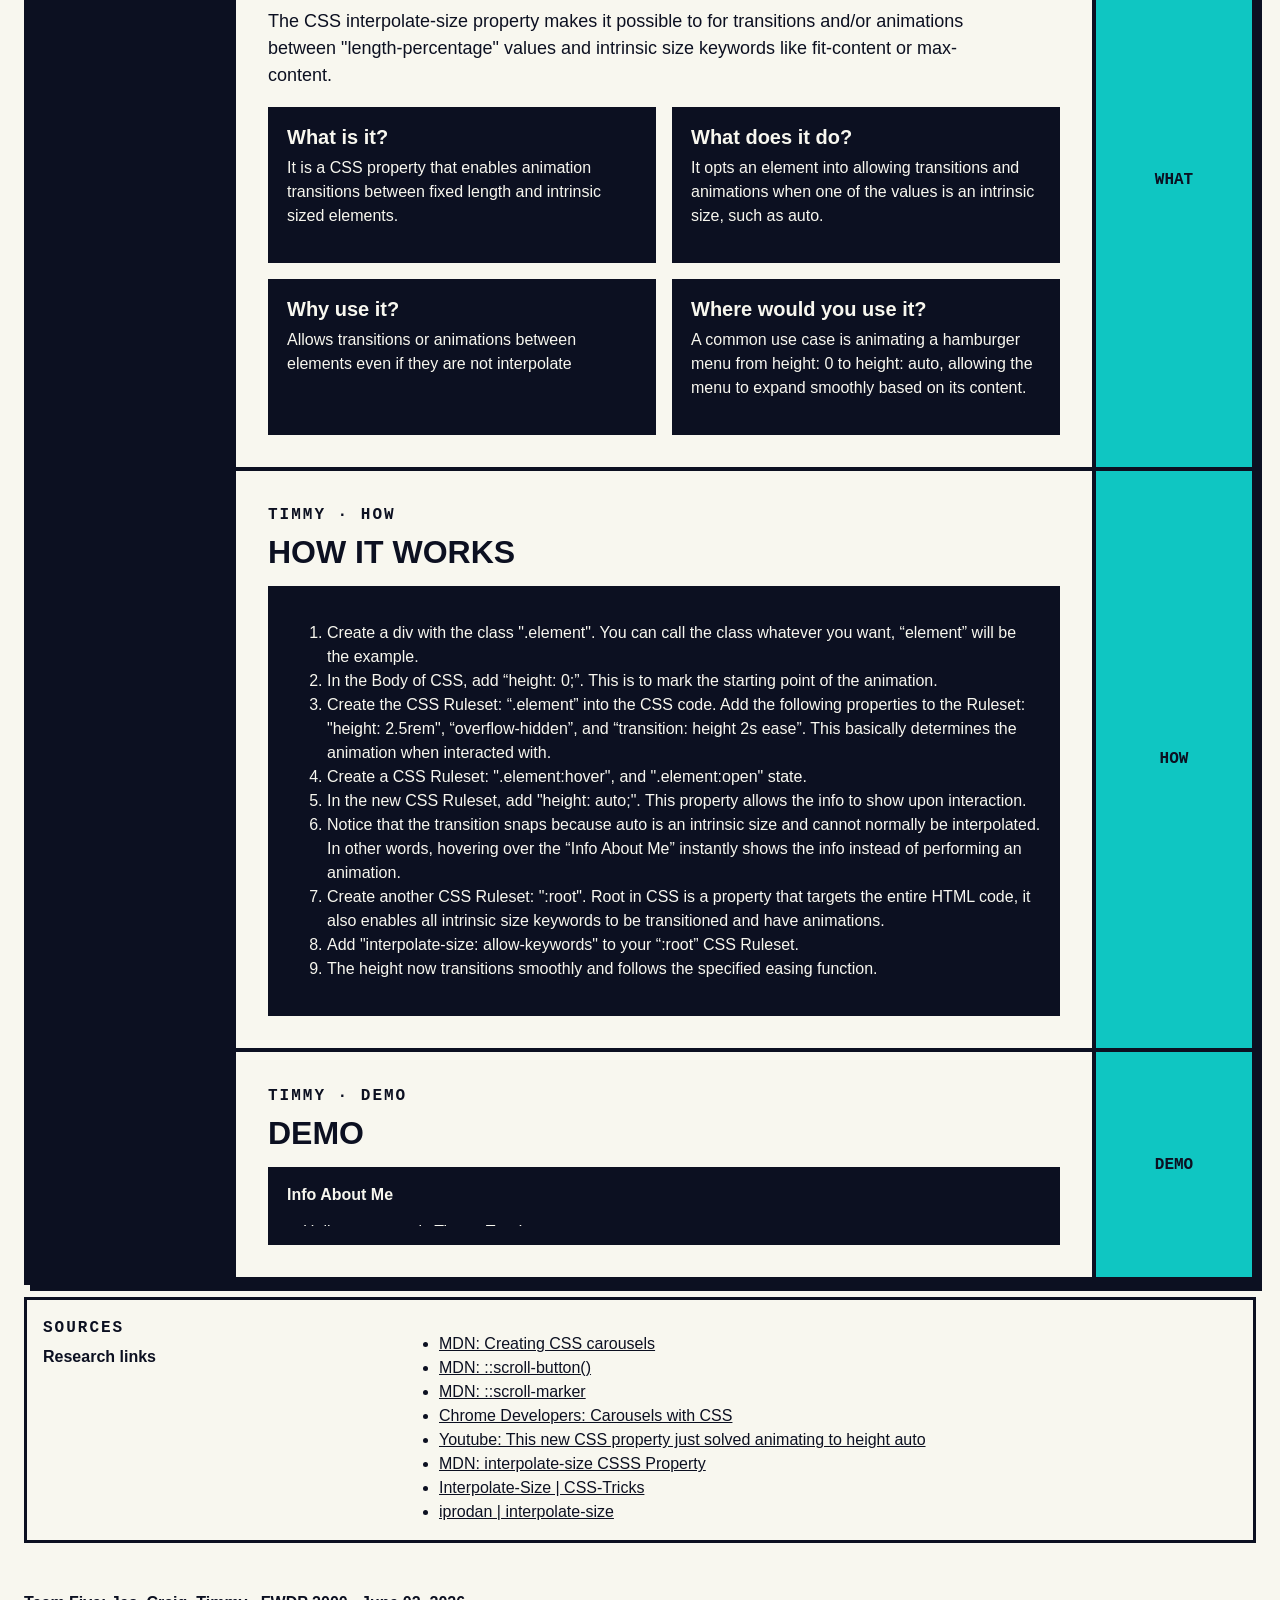
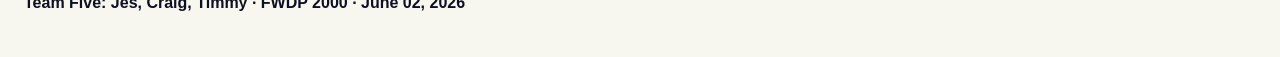
==== commit 0411af85: "Revamped the "How it Works" part of the CSS Interpolate Size section, added 4 Research links regardi" ====
--- a/index.html
+++ b/index.html
@@ -4,8 +4,8 @@
   <meta charset="utf-8">
   <meta name="viewport" content="width=device-width, initial-scale=1">
   <meta
-    name="description"
-    content="A Web Dev 2 project site about three new CSS tech topics, custom functions, carosel controls, and z">
+          name="description"
+          content="A Web Dev 2 project site about three new CSS tech topics, including xyz">
   <title>Team 5: New CSS Tech</title>
 
   <link rel="stylesheet" href="styles/normalize-fwd.css">
@@ -13,457 +13,316 @@
 </head>
 
 <body>
-  <a class="skip-link" href="#main">Skip to main content</a>
-
-  <header class="site-header">
-    <div class="header-content">
-      <div class="header-text">
-        <p class="section-label">FWDP 2000 · Project 01A/01B · Team 5</p>
-
-        <h1>New CSS Tech</h1>
-
-        <p class="intro-text">
-          A website covering three modern CSS technologies - custom CSS functions, native carosel controls, and z.
+<a class="skip-link" href="#main">Skip to main content</a>
+
+<header class="site-header">
+  <div class="header-content">
+    <div class="header-text">
+      <p class="section-label">FWDP 2000 · Project 01A/01B · Team 5</p>
+
+      <h1>New CSS Tech</h1>
+
+      <p class="intro-text">
+        A website covering three modern CSS technologies. Each row explains
+        what the tech is, what it does, why to use it, where to use it, and
+        how it works.
+      </p>
+
+      <nav class="topic-nav" aria-label="Technology sections">
+        <a class="topic-card topic-card-one" href="#technology-one">
+          <span class="topic-number">01</span>
+          <span class="topic-title">Tech</span>
+          <span class="topic-note">Jes's Tech</span>
+        </a>
+
+        <a class="topic-card topic-card-two" href="#native-carousel-controls">
+          <span class="topic-number">02</span>
+          <span class="topic-title">Native CSS Carousel Controls</span>
+          <span class="topic-note">Craig's Tech</span>
+        </a>
+
+        <a class="topic-card topic-card-three" href="#technology-three">
+          <span class="topic-number">03</span>
+          <span class="topic-title">CSS Interpolate Size</span>
+          <span class="topic-note">Timmy's Tech</span>
+        </a>
+      </nav>
+    </div>
+
+    <picture class="hero-picture">
+      <source
+              srcset="images/#"
+              sizes="#"
+              media="#">
+
+      <img
+              class="hero-image"
+              src="images/#"
+              srcset="images/#, images/#"
+              sizes="(max-width: #) calc(#), #"
+              alt="">
+    </picture>
+  </div>
+</header>
+
+<main id="main">
+  <section class="technology-row tech-one" id="technology-one" aria-labelledby="tech-one-title">
+    <div class="row-label">
+      <p>01</p>
+      <h2 id="tech-one-title">Tech</h2>
+    </div>
+
+    <section class="tech-section" id="tech-one-what">
+      <p class="section-label">Jes · What</p>
+      <h3>Technology One </h3>
+
+      <p class="summary">
+        Lorem ipsum dolor sit amet consectetur adipisicing elit. Eos hic sed cum ex, possimus veritatis aperiam accusamus fugit neque quia quae nam repellendus aliquam voluptatem? Excepturi cum officiis doloremque praesentium!
+      </p>
+
+      <div class="info-cards">
+        <section>
+          <h4>What is it?</h4>
+          <p>Add the definition here.</p>
+        </section>
+
+        <section>
+          <h4>What does it do?</h4>
+          <p>Add the core function here.</p>
+        </section>
+
+        <section>
+          <h4>Why use it?</h4>
+          <p>Add the practical reason here.</p>
+        </section>
+
+        <section>
+          <h4>Where would you use it?</h4>
+          <p>Add real web use cases here.</p>
+        </section>
+      </div>
+    </section>
+
+    <a class="section-link link-what" href="#tech-one-what">What</a>
+
+    <section class="tech-section" id="tech-one-how">
+      <p class="section-label">Jes · How</p>
+      <h3>How it works</h3>
+
+      <div class="content-box">
+        <p>Lorem ipsum dolor sit amet consectetur adipisicing elit. Eos hic sed cum ex, possimus veritatis aperiam accusamus fugit neque quia quae nam repellendus aliquam voluptatem? Excepturi cum officiis doloremque praesentium!</p>
+      </div>
+    </section>
+
+    <a class="section-link link-how" href="#tech-one-how">How</a>
+
+    <section class="tech-section" id="tech-one-demo">
+      <p class="section-label">Jes · Demo</p>
+      <h3>Demo</h3>
+
+      <div class="content-box">
+        <p>Lorem ipsum dolor sit amet consectetur adipisicing elit. Eos hic sed cum ex, possimus veritatis aperiam accusamus fugit neque quia quae nam repellendus aliquam voluptatem? Excepturi cum officiis doloremque praesentium!</p>
+      </div>
+    </section>
+
+    <a class="section-link link-demo" href="#tech-one-demo">Demo</a>
+  </section>
+
+  <section class="technology-row tech-two" id="native-carousel-controls" aria-labelledby="tech-two-title">
+    <div class="row-label">
+      <p>02</p>
+      <h2 id="tech-two-title">Native CSS Carousel Controls</h2>
+    </div>
+
+    <section class="tech-section" id="carousel-what">
+      <p class="section-label">Craig · What</p>
+      <h3>Native CSS Carousel Controls</h3>
+
+      <p class="summary">
+        <code>::scroll-button()</code>, <code>::scroll-marker</code>, and
+        <code>scroll-marker-group</code> let CSS create carousel arrows and
+        marker navigation for a scroll container. Scroll snap is only the
+        supporting behaviour that makes each slide land cleanly.
+      </p>
+
+      <div class="info-cards">
+        <section>
+          <h4>What is it?</h4>
+          <p>
+            It is an emerging CSS carousel feature set that adds
+            browser-generated controls to scrollable content.
+          </p>
+        </section>
+
+        <section>
+          <h4>What does it do?</h4>
+          <p>
+            It can create previous/next scroll buttons and marker navigation
+            without writing custom JavaScript.
+          </p>
+        </section>
+
+        <section>
+          <h4>Why use it?</h4>
+          <p>
+            It provides a native, accessible, and performant carousel solution
+            with minimal code.
+          </p>
+        </section>
+
+        <section>
+          <h4>Where would you use it?</h4>
+          <p>
+            Product galleries, card shelves, image galleries, onboarding
+            panels, feature tours, and any simple manual carousel.
+          </p>
+        </section>
+      </div>
+    </section>
+
+    <a class="section-link link-what" href="#carousel-what">What</a>
+
+    <section class="tech-section" id="carousel-how">
+      <p class="section-label">Craig · How</p>
+      <h3>How the new CSS works</h3>
+
+      <div class="content-box">
+        <ol>
+          <li>Build the carousel as a normal horizontal scrolling list.</li>
+          <li>Add <code>scroll-snap-type</code> so slides stop cleanly.</li>
+          <li>Add <code>scroll-marker-group: after;</code> for marker navigation.</li>
+          <li>Use <code>::scroll-button(left)</code> for the previous button.</li>
+          <li>Use <code>::scroll-button(right)</code> for the next button.</li>
+          <li>Use <code>::scroll-marker</code> on each slide for markers.</li>
+          <li>Use <code>:target-current</code> to style the active marker.</li>
+        </ol>
+      </div>
+    </section>
+
+    <a class="section-link link-how" href="#carousel-how">How</a>
+
+    <section class="tech-section" id="carousel-demo">
+      <p class="section-label">Craig · Demo</p>
+      <h3>Demo</h3>
+
+      <div class="content-box">
+        <p>
+          Add the demo here. The demo should be a working example of a carousel using the new native CSS controls, with some sample content to show how it works in practice.
         </p>
-
-        <nav class="topic-nav" aria-label="Technology sections">
-          <a class="topic-card topic-card-one" href="#technology-one">
-            <span class="topic-number">01</span>
-            <span class="topic-title">Custom CSS Functions</span>
-            <span class="topic-note">Jes's Tech</span>
-          </a>
-
-          <a class="topic-card topic-card-two" href="#native-carousel-controls">
-            <span class="topic-number">02</span>
-            <span class="topic-title">Native CSS Carousel Controls</span>
-            <span class="topic-note">Craig's Tech</span>
-          </a>
-
-          <a class="topic-card topic-card-three" href="#technology-three">
-            <span class="topic-number">03</span>
-            <span class="topic-title">Tech</span>
-            <span class="topic-note">Timmy's Tech</span>
-          </a>
-        </nav>
-      </div>
-
-      <picture class="hero-picture">
-        <source
-          media="(width < 768px)" srcset="images/hero-700w.jpg">
-        <source media="(width >= 768px)" srcset="images/hero-1920w.jpg">
-
-        <img
-          src="images/hero-1920w.jpg"
-          class="hero-image"
-          alt="Closeup of CSS code describing a hero class, heading, and sub-heading.">
-      </picture>
-    </div>
-  </header>
-
-  <main id="main">
-    <section class="technology-row tech-one" id="technology-one" aria-labelledby="tech-one-title">
-      <div class="row-label">
-        <p>01</p>
-        <h2 id="tech-one-title">if() function</h2>
-      </div>
-
-      <section class="tech-section" id="tech-one-what">
-        <p class="section-label">Jes · What</p>
-        <h3>if() function</h3>
-
-        <p class="summary">
-          CSS custom functions are used to set paramaters, define variables, and call the result.  The <code>if()</code> function adds inline conditionals to customize style, media, or supports queries.
-
-        <div class="info-cards">
-          <section>http://127.0.0.1:5500
-            <h4>What is it?</h4>
-            <p>The <code>if()</code> function gives conditional logic to CSS property values.</p>
-          </section>
-
-          <section>
-            <h4>What does it do?</h4>
-            <p>Used to test a CSS property against a condition.</p>
-          </section>
-
-          <section>
-            <h4>Why use it?</h4>
-            <p>Abbrieviates CSS , creating shorter files that are easier to read.</p>
-          </section>
-
-          <section>
-            <h4>Where would you use it?</h4>
-            <p>Adjust property values based on user selections, viewport size, or browser.</p>
+      </div>
+    </section>
+
+    <a class="section-link link-demo" href="#carousel-demo">Demo</a>
+  </section>
+
+  <section class="technology-row tech-three" id="technology-three" aria-labelledby="tech-three-title">
+    <div class="row-label">
+      <p>03</p>
+      <h2 id="tech-three-title">Tech</h2>
+    </div>
+
+    <section class="tech-section" id="tech-three-what">
+      <p class="section-label">Timmy · What</p>
+      <h3>CSS Interpolate Size</h3>
+
+      <p class="summary">
+        The CSS interpolate-size property makes it possible to for transitions and/or animations between "length-percentage" values and intrinsic size keywords like fit-content or max-content.
+      </p>
+
+      <div class="info-cards">
+        <section>
+          <h4>What is it?</h4>
+          <p>It is a CSS property that enables animation transitions between fixed length and intrinsic sized elements.</p>
+        </section>
+
+        <section>
+          <h4>What does it do?</h4>
+          <p>It opts an element into allowing transitions and animations when one of the values is an intrinsic size, such as auto.</p>
+        </section>
+
+        <section>
+          <h4>Why use it?</h4>
+          <p>Allows transitions or animations between elements even if they are not interpolate</p>
+        </section>
+
+        <section>
+          <h4>Where would you use it?</h4>
+          <p>A common use case is animating a hamburger menu from height: 0 to height: auto, allowing the menu to expand smoothly based on its content.</p>
+        </section>
+      </div>
+    </section>
+
+    <a class="section-link link-what" href="#tech-three-what">What</a>
+
+    <section class="tech-section" id="tech-three-how">
+      <p class="section-label">Timmy · How</p>
+      <h3>How it works</h3>
+
+      <div class="content-box">
+        <ol>
+          <li>Create a div with the class ".element". You can call the class whatever you want, “element” will be the example.</li>
+          <li>In the Body of CSS, add “height: 0;”. This is to mark the starting point of the animation.</li>
+          <li>Create the CSS Ruleset: “.element” into the CSS code. Add the following properties to the Ruleset: "height: 2.5rem", “overflow-hidden”, and “transition: height 2s ease”. This basically determines the animation when interacted with.</li>
+          <li>Create a CSS Ruleset: ".element:hover", and ".element:open" state.</li>
+          <li>In the new CSS Ruleset, add "height: auto;". This property allows the info to show upon interaction.</li>
+          <li>Notice that the transition snaps because auto is an intrinsic size and cannot normally be interpolated. In other words, hovering over the “Info About Me” instantly shows the info instead of performing an animation.</li>
+          <li>Create another CSS Ruleset: ":root". Root in CSS is a property that targets the entire HTML code, it also enables all intrinsic size keywords to be transitioned and have animations.</li>
+          <li>Add "interpolate-size: allow-keywords" to your “:root” CSS Ruleset.</li>
+          <li>The height now transitions smoothly and follows the specified easing function.</li>
+        </ol>
+      </div>
+    </section>
+
+    <a class="section-link link-how" href="#tech-three-how">How</a>
+
+    <section class="tech-section" id="tech-three-demo">
+      <p class="section-label">Timmy · Demo</p>
+      <h3>Demo</h3>
+
+      <div class="content-box">
+        <div class="element">
+          <section tabindex="0">
+            <header>
+              <h2>Info About Me</h2>
+            </header>
+            <main>
+              <p>Hello, my name is Timmy Tran!</p>
+              <ul>
+                <li><strong>Birthday:</strong> 01/01/2003</li>
+                <li><strong>Age:</strong> 23</li>
+                <li><strong>Likes:</strong> Gaming & Gym</li>
+                <li><strong>Dislikes:</strong> Anything too complicated</li>
+              </ul>
+            </main>
           </section>
         </div>
-      </section>
-
-      <a class="section-link link-what" href="#tech-one-what">What</a>
-
-      <section class="tech-section" id="tech-one-how">
-        <p class="section-label">Jes · How</p>
-        <h3>How it Works</h3>
-
-        <div class="content-box">
-          <ol>
-            <li>Choose a CSS property.</li>
-            <li>Create a conditional <code>if()</code> function.</li>
-              <ol type="a">
-                <li>Use <code>style()</code> to check custom properties.</li>
-                <li>Use <code>media()</code> to adjust based on the viewport.</li>
-                <li>Use <code>supports()</code> to change the property based on what the browser supports.  This one must end with an <code>else: value</code>pair.</li>
-              </ol>
-            <li>The property will be set to the value of the first true condition found.</li>
-          </ol>
-        </div>
-      </section>
-
-      <a class="section-link link-how" href="#tech-one-how">How</a>
-
-      <section class="tech-section" id="tech-one-demo">
-        <p class="section-label">Jes · Demo</p>
-        <h3>Demo</h3>
-
-        <div class="content-box">
-
-          <p>Adjusting theme colours based on user selection and change flex-direction depending on the viewport width using a custom function and <code>if()</code>.</p>
-
-        </div>
-      </section>
-
-      <a class="section-link link-demo" href="#tech-one-demo">Demo</a>
-      
-    </section>
-
-    <section class="technology-row tech-two" id="native-carousel-controls" aria-labelledby="tech-two-title">
-      <div class="row-label">
-        <p>02</p>
-        <h2 id="tech-two-title">Native CSS Carousel Controls</h2>
-      </div>
-
-      <section class="tech-section" id="carousel-what">
-        <p class="section-label">Craig · What</p>
-        <h3>Native CSS Carousel Controls</h3>
-
-        <p class="summary"><code>::scroll-button()</code>, <code>::scroll-marker</code>, and <code>scroll-marker-group</code> let CSS add carousel buttons and marker navigation to a scroll container. The key benefit is that the browser creates stateful controls with roles, tab order, focus behaviour, and active states, instead of leaving all of that work to custom JavaScript.</p>
-
-        <div class="info-cards">
-          <section>
-            <h4>What is it?</h4>
-            <p>
-              A CSS feature set for adding browser-generated scroll buttons and
-              marker navigation to a scroll container.
-            </p>
-          </section>
-
-          <section>
-            <h4>What does it do?</h4>
-            <p><code>::scroll-button(left)</code> and <code>::scroll-button(right)</code> create previous and next buttons. <code>scroll-marker-group</code> and <code>::scroll-marker</code> create dot or label navigation.</p>
-          </section>
-
-          <section>
-            <h4>Why use it?</h4>
-            <p>It can reduce custom JavaScript while keeping the carousel as a normal scroll area. Because the controls are browser-generated, accessibility details such as keyboard access, roles, state, and focus behaviour are handled more consistently.</p>
-          </section>
-
-          <section>
-            <h4>Where would you use it?</h4>
-            <p>Product galleries, card shelves, image galleries, onboarding panels, feature tours, and any simple manual carousel.</p>
-          </section>
-        </div>
-      </section>
-
-      <a class="section-link link-what" href="#carousel-what">What</a>
-
-      <section class="tech-section" id="carousel-how">
-        <p class="section-label">Craig · How</p>
-        <h3>How the new CSS builds up</h3>
-
-        <div class="content-box">
-          <p>Native CSS carousel controls start with a normal scroll container. Then CSS adds browser-generated controls around that scroller: <code>::scroll-button(left)</code>, <code>::scroll-button(right)</code>, <code>scroll-marker-group</code>, <code>::scroll-marker</code>, and <code>:target-current</code>.</p>
-          <ol>
-            <li><strong>Start with a scroller. </strong>Use <code>display: flex</code> and <code>overflow-x: auto</code> so the square tiles become a horizontal scroll area.</li>
-            <li><strong>Add scroll snap. </strong>Use <code>scroll-snap-type: x mandatory</code> on the scroller and <code>scroll-snap-align: center</code> on each tile so the carousel stops cleanly.</li>
-            <li><strong>Add scroll buttons. </strong>Use <code>::scroll-button(left)</code> and <code>::scroll-button(right)</code> so the browser creates previous and next buttons.</li>
-            <li><strong>Add button content. </strong>Use <code>content</code> to place the visible arrows and accessible fallback labels, such as <code>"⬅" / "Scroll Left"</code>.</li>
-            <li><strong>Add scroll markers. </strong>Use <code>scroll-marker-group: after</code> to create the marker area, then use <code>::scroll-marker</code> on the tiles to create dot navigation.</li>
-            <li><strong>Style the current marker. </strong>Use <code>:target-current</code> so the active dot changes when that tile is current.</li>
-            <li><strong>Combine the controls. </strong>The final demo uses the scroller, snap points, side buttons, and dot markers together without custom JavaScript.</li>
-          </ol>
-        </div>
-      </section>
-
-      <a class="section-link link-how" href="#carousel-how">How</a>
-      <section class="tech-section" id="carousel-demo">
-        <p class="section-label">Craig · Demo</p>
-        <h3>Build-up demo</h3>
-        <div class="content-box">
-          <p>The demo builds the carousel in stages: first a normal horizontal scroller, then scroll snap, then browser-generated previous/next buttons, then browser-generated dot markers, and finally both controls together. The outlined square tiles make the scrolling behaviour easy to see.</p>
-        </div>
-        <div class="carousel-steps">
-          <section class="carousel-step">
-            <div class="carousel-step-text">
-              <p class="section-label">Step 1</p>
-              <h4>Start with a scroller</h4>
-              <p>
-                The base pattern is just a horizontal list with overflow and
-                scroll snap. This still works even if the new carousel controls
-                are unsupported.
-              </p>
-            </div>
-            <div class="carousel-demo-grid">
-              <div class="carousel-showcase">
-                <ul aria-label="Basic horizontal scroller example" class="demo-carousel demo-carousel-basic">
-                  <li aria-hidden="true"></li>
-                  <li aria-hidden="true"></li>
-                  <li aria-hidden="true"></li>
-                  <li aria-hidden="true"></li>
-                  <li aria-hidden="true"></li>
-                  <li aria-hidden="true"></li>
-                </ul>
-              </div>
-              <pre class="demo-code"><code>.carousel {
-        display: flex;
-        gap: 1rem;
-        <span class="code-highlight">overflow-x: auto;</span>
-        <span class="code-highlight">scroll-snap-type: x mandatory;</span>
-      }
-
-      .carousel &gt; li {
-        <span class="code-highlight">flex: 0 0 10rem;</span>
-        width: 10rem;
-        height: 10rem;
-        border: 3px solid currentColor;
-        <span class="code-highlight">scroll-snap-align: center;</span>
-      }</code></pre>
-            </div>
-          </section>
-          <section class="carousel-step">
-            <div class="carousel-step-text">
-              <p class="section-label">Step 2</p>
-              <h4>Add scroll buttons</h4>
-              <p><code>::scroll-button(left)</code> and <code>::scroll-button(right)</code> let CSS ask the browser to create previous and next buttons for the scroll area. These browser-created buttons page through most of the scroll area.</p>
-            </div>
-            <div class="carousel-demo-grid">
-              <div class="carousel-showcase">
-                <ul aria-label="Carousel with scroll buttons example" class="demo-carousel demo-carousel-buttons">
-                  <li aria-hidden="true"></li>
-                  <li aria-hidden="true"></li>
-                  <li aria-hidden="true"></li>
-                  <li aria-hidden="true"></li>
-                  <li aria-hidden="true"></li>
-                  <li aria-hidden="true"></li>
-                </ul>
-              </div>
-              <pre class="demo-code"><code>.carousel<span class="code-highlight">::scroll-button(left)</span> {
-        <span class="code-highlight">content: "⬅" / "Scroll Left";</span>
-      }
-
-      .carousel<span class="code-highlight">::scroll-button(right)</span> {
-        <span class="code-highlight">content: "⮕" / "Scroll Right";</span>
-      }
-
-      .carousel::scroll-button(*)<span class="code-highlight">:focus-visible</span> {
-        outline-offset: 5px;
-      }</code></pre>
-            </div>
-          </section>
-          <section class="carousel-step">
-            <div class="carousel-step-text">
-              <p class="section-label">Step 3</p>
-              <h4>Add scroll markers</h4>
-              <p>
-                <code>scroll-marker-group</code> creates the marker area, and
-                <code>::scroll-marker</code> creates a marker for selected
-                scroll items. <code>:target-current</code> styles the active
-                marker.
-              </p>
-            </div>
-            <div class="carousel-demo-grid">
-              <div class="carousel-showcase">
-                <ul aria-label="Carousel with scroll markers example" class="demo-carousel demo-carousel-markers">
-                  <li aria-hidden="true"></li>
-                  <li aria-hidden="true"></li>
-                  <li aria-hidden="true"></li>
-                  <li aria-hidden="true"></li>
-                  <li aria-hidden="true"></li>
-                  <li aria-hidden="true"></li>
-                </ul>
-              </div>
-              <pre class="demo-code"><code>.carousel {
-        <span class="code-highlight">scroll-marker-group: after;</span>
-      }
-
-      .carousel &gt; li<span class="code-highlight">::scroll-marker</span> {
-        <span class="code-highlight">content: " ";</span>
-      }
-
-      .carousel &gt; li::scroll-marker<span class="code-highlight">:target-current</span> {
-        background: currentColor;
-      }</code></pre>
-            </div>
-          </section>
-          <section class="carousel-step">
-            <div class="carousel-step-text">
-              <p class="section-label">Step 4</p>
-              <h4>Use both together</h4>
-              <p>
-                The full version combines the basic scroller, scroll snap,
-                buttons, and markers. The new controls are wrapped in
-                support checks so unsupported browsers still get the
-                horizontal scroller.
-              </p>
-            </div>
-            <div class="carousel-demo-grid">
-              <div class="carousel-showcase">
-                <ul aria-label="Carousel with scroll buttons and markers example" class="demo-carousel demo-carousel-complete">
-                  <li aria-hidden="true"></li>
-                  <li aria-hidden="true"></li>
-                  <li aria-hidden="true"></li>
-                  <li aria-hidden="true"></li>
-                  <li aria-hidden="true"></li>
-                  <li aria-hidden="true"></li>
-                </ul>
-              </div>
-              <pre class="demo-code"><code>.carousel {
-        scroll-snap-type: x mandatory;
-        <span class="code-highlight">scroll-marker-group: after;</span>
-      }
-
-      .carousel<span class="code-highlight">::scroll-button(left)</span> {
-        <span class="code-highlight">content: "⬅" / "Scroll Left";</span>
-      }
-
-      .carousel<span class="code-highlight">::scroll-button(right)</span> {
-        <span class="code-highlight">content: "⮕" / "Scroll Right";</span>
-      }
-
-      .carousel &gt; li<span class="code-highlight">::scroll-marker</span> {
-        <span class="code-highlight">content: " ";</span>
-      }</code></pre>
-            </div>
-          </section>
-        </div>
-      </section>
-      <a class="section-link link-demo" href="#carousel-demo">Demo</a>
-      </section>
-
-    <section class="technology-row tech-three" id="technology-three" aria-labelledby="tech-three-title">
-      <div class="row-label">
-        <p>03</p>
-        <h2 id="tech-three-title">Tech</h2>
-      </div>
-
-      <section class="tech-section" id="tech-three-what">
-        <p class="section-label">Timmy · What</p>
-        <h3>Technology Three Placeholder</h3>
-
-        <p class="summary">
-          Lorem ipsum dolor sit amet consectetur adipisicing elit. Eos hic sed cum ex, possimus veritatis aperiam accusamus fugit neque quia quae nam repellendus aliquam voluptatem? Excepturi cum officiis doloremque praesentium!
-        </p>
-
-        <div class="info-cards">
-          <section>
-            <h4>What is it?</h4>
-            <p>Add the definition here.</p>
-          </section>http://127.0.0.1:5500
-
-          <section>
-            <h4>What does it do?</h4>
-            <p>Add the core function here.</p>
-          </section>
-
-          <section>
-            <h4>Why use it?</h4>
-            <p>Add the practical reason here.</p>
-          </section>
-
-          <section>
-            <h4>Where would you use it?</h4>
-            <p>Add real web use cases here.</p>
-          </section>
-        </div>
-      </section>
-
-      <a class="section-link link-what" href="#tech-three-what">What</a>
-
-      <section class="tech-section" id="tech-three-how">
-        <p class="section-label">Timmy · How</p>
-        <h3>How it works</h3>
-
-        <div class="content-box">
-          <p>Lorem ipsum dolor sit amet consectetur adipisicing elit. Quaerat suscipit magni aliquam, explicabo error nesciunt nam obcaecati magnam ut labore atque neque aperiam voluptatem excepturi esse, sapiente, eveniet officia qui.</p>
-        </div>
-      </section>
-
-      <a class="section-link link-how" href="#tech-three-how">How</a>
-
-      <section class="tech-section" id="tech-three-demo">
-        <p class="section-label">Timmy · Demo</p>
-        <h3>Demo</h3>
-
-        <div class="content-box">
-          <p>Lorem ipsum dolor sit amet consectetur adipisicing elit. Quaerat suscipit magni aliquam, explicabo error nesciunt nam obcaecati magnam ut labore atque neque aperiam voluptatem excepturi esse, sapiente, eveniet officia qui.</p>
-        </div>
-      </section>
-
-      <a class="section-link link-demo" href="#tech-three-demo">Demo</a>
-    </section>
-
-    <section class="sources" aria-labelledby="sources-title">
-      <div>
-        <p class="section-label">Sources</p>
-        <h2 id="sources-title">Research Links</h2>
-      </div>
-
-      <div class="reference-table">
-        <table>
-
-          <thead>
-              <tr>
-                <th>Tech One</th>
-                <th>Tech Two</th>
-                <th>Tech Three</th>
-              </tr>
-          </thead>
-
-          <tbody>
-            <tr>
-                <td><a href="https://developer.mozilla.org/en-US/docs/Web/CSS/Reference/Values/if">MDN: if() CSS Function</a></td>
-                <td><a href="https://developer.mozilla.org/en-US/docs/Web/CSS/Guides/Overflow/Carousels">MDN: Creating CSS carousels</a></td>
-                <td></td>
-            </tr>
-
-            <tr>
-                <td><a href="https://developer.mozilla.org/en-US/docs/Web/CSS/Guides/Custom_functions_and_mixins/Using_custom_functions">MDN: Using CSS Custom Functions</a></td>
-                <td><a href="https://developer.mozilla.org/en-US/docs/Web/CSS/Reference/Selectors/::scroll-button">MDN: ::scroll-button()</a></td>
-                <td></td>
-            </tr>
-
-            <tr>
-                <td><a href="https://www.youtube.com/watch?v=svqu6FDiMAs&list=PLwdxEUTBzNh4LAn5dIlaIlFhHs1AWslc2&index=7&t=417s">YouTube: 10 NEW CSS Features You Need To Know For 2026</a></td>
-                <td><a href="https://developer.mozilla.org/en-US/docs/Web/CSS/Reference/Selectors/::scroll-marker">MDN: ::scroll-marker</a></td>
-                <td></td>
-            </tr>
-
-            <tr>                
-                <td>-</td>
-                <td><a href="https://developer.chrome.com/blog/carousels-with-css">Chrome Developers: Carousels with CSS</a></td>
-                <td></td>
-            </tr>
-
-            <tr>
-              <th class="table-foot" colspan="3">Photo by <a href="https://unsplash.com/@flowforfrank?utm_source=unsplash&utm_medium=referral&utm_content=creditCopyText">Ferenc Almasi</a> on <a href="https://unsplash.com/photos/text-NzERTNpnaDw?utm_source=unsplash&utm_medium=referral&utm_content=creditCopyText">Unsplash</a></th>
-            </tr>
-
-          </tbody>
-
-        </table>
-      </div>
-    </section>
-  </main>
-
-  <footer class="site-footer">
-    <p>Team Five: Jes, Craig, Timmy · FWDP 2000 · June 02, 2026</p>
-  </footer>
+      </div>
+    </section>
+
+    <a class="section-link link-demo" href="#tech-three-demo">Demo</a>
+  </section>
+
+  <section class="sources" aria-labelledby="sources-title">
+    <div>
+      <p class="section-label">Sources</p>
+      <h2 id="sources-title">Research links</h2>
+    </div>
+
+    <ul>
+      <li><a href="https://developer.mozilla.org/en-US/docs/Web/CSS/Guides/Overflow/Carousels">MDN: Creating CSS carousels</a></li>
+      <li><a href="https://developer.mozilla.org/en-US/docs/Web/CSS/Reference/Selectors/::scroll-button">MDN: ::scroll-button()</a></li>
+      <li><a href="https://developer.mozilla.org/en-US/docs/Web/CSS/Reference/Selectors/::scroll-marker">MDN: ::scroll-marker</a></li>
+      <li><a href="https://developer.chrome.com/blog/carousels-with-css">Chrome Developers: Carousels with CSS</a></li>
+      <li><a href="https://www.youtube.com/watch?v=JN-nme9oF10">Youtube: This new CSS property just solved animating to height auto</a></li>
+      <li><a href="https://developer.mozilla.org/en-US/docs/Web/CSS/Reference/Properties/interpolate-size">MDN: interpolate-size CSSS Property</a></li>
+      <li><a href="https://css-tricks.com/almanac/properties/i/interpolate-size/">Interpolate-Size | CSS-Tricks</a></li>
+      <li><a href="https://iprodan.dev/l/interpolate-size/">iprodan | interpolate-size</a></li>
+    </ul>
+  </section>
+</main>
+
+<footer class="site-footer">
+  <p>Team Five: Jes, Craig, Timmy · FWDP 2000 · June 02, 2026</p>
+</footer>
 </body>
 </html>
--- a/styles/styles.css
+++ b/styles/styles.css
@@ -7,7 +7,6 @@
    - Component: header
    - Component: technology rows
    - Component: content boxes
-   - Component: Craig's native CSS carousel demo
    - Component: sources and footer
    - Media queries
    ===================================================== */
@@ -344,202 +343,6 @@
 }
 
 /* =====================================================
-   Component: Craig's native CSS carousel demo
-   These styles are scoped to tech-two to avoid affecting teammate sections.
-   ===================================================== */
-
-.tech-two .carousel-steps {
-  display: grid;
-  gap: 1rem;
-  margin-top: 1rem;
-}
-
-.tech-two .carousel-step {
-  padding: 1rem;
-  color: #0c1021;
-  background-color: #f8f7ef;
-  border: 3px solid #0c1021;
-}
-
-.tech-two .carousel-step-text p:last-child {
-  margin-bottom: 0;
-}
-
-.tech-two .carousel-demo-grid {
-  display: grid;
-  gap: 1rem;
-  margin-top: 1rem;
-}
-
-/* The wrapper reserves side space for generated buttons. */
-.tech-two .carousel-showcase {
-  position: relative;
-  max-width: 48rem;
-  margin: 0 auto;
-  padding: 0 4.25rem 1rem;
-}
-
-.tech-two .demo-carousel {
-  display: flex;
-  gap: 1rem;
-  width: 100%;
-  max-width: 38rem;
-  margin: 0 auto;
-  padding: 1rem;
-  overflow-x: auto;
-  list-style: none;
-  border: 3px solid #0c1021;
-  background-color: #f8f7ef;
-  scroll-snap-type: x mandatory;
-  anchor-name: --carousel-window;
-}
-
-.tech-two .demo-carousel > li {
-  flex: 0 0 10rem;
-  width: 10rem;
-  height: 10rem;
-  background-color: transparent;
-  border: 3px solid #0c1021;
-  scroll-snap-align: center;
-  scroll-snap-stop: always;
-}
-
-.tech-two .demo-code {
-  margin: 0;
-  padding: 1rem;
-  overflow-x: auto;
-  color: #f8f7ef;
-  background-color: #0c1021;
-  border: 3px solid #0c1021;
-}
-
-.tech-two .demo-code code {
-  padding: 0;
-  color: #f8f7ef;
-  background-color: transparent;
-}
-
-
-
-
-
-.tech-two #carousel-how .content-box li + li {
-  margin-top: 0.75rem;
-}
-
-.tech-two #carousel-how code {
-  padding: 0.125rem 0.3125rem;
-  color: #f8f7ef;
-  background-color: #0c1021;
-}
-
-.tech-two .code-highlight {
-  padding: 0.0625rem 0.1875rem;
-  color: #0c1021;
-  background-color: #0fc6c2;
-  font-weight: 700;
-}
-
-
-/* Scroll buttons.
-   The content property creates browser-provided button elements. */
-
-.tech-two .demo-carousel-buttons::scroll-button(left),
-.tech-two .demo-carousel-complete::scroll-button(left) {
-  content: "⬅" / "Scroll Left";
-}
-
-.tech-two .demo-carousel-buttons::scroll-button(right),
-.tech-two .demo-carousel-complete::scroll-button(right) {
-  content: "⮕" / "Scroll Right";
-}
-
-.tech-two .demo-carousel-buttons::scroll-button(left),
-.tech-two .demo-carousel-buttons::scroll-button(right),
-.tech-two .demo-carousel-complete::scroll-button(left),
-.tech-two .demo-carousel-complete::scroll-button(right) {
-  width: 3.25rem;
-  height: 3.25rem;
-  border: 3px solid #0c1021;
-  font-family: Consolas, monospace;
-  font-size: 1.25rem;
-  font-weight: 700;
-  line-height: 1;
-  color: #0c1021;
-  background-color: #f8f7ef;
-  cursor: pointer;
-}
-
-.tech-two .demo-carousel-buttons::scroll-button(*):focus-visible,
-.tech-two .demo-carousel-complete::scroll-button(*):focus-visible {
-  outline-offset: 5px;
-}
-
-.tech-two .demo-carousel-buttons::scroll-button(*):disabled,
-.tech-two .demo-carousel-complete::scroll-button(*):disabled {
-  opacity: 0.45;
-  cursor: not-allowed;
-}
-
-/* On wider screens, anchor the generated buttons beside the scroll window. */
-@media (min-width: 48em) {
-  @supports (anchor-name: --carousel-window) and (position-area: center left) {
-    .tech-two .demo-carousel-buttons::scroll-button(left),
-    .tech-two .demo-carousel-buttons::scroll-button(right),
-    .tech-two .demo-carousel-complete::scroll-button(left),
-    .tech-two .demo-carousel-complete::scroll-button(right) {
-      position: absolute;
-      position-anchor: --carousel-window;
-      margin: 0;
-    }
-
-    .tech-two .demo-carousel-buttons::scroll-button(left),
-    .tech-two .demo-carousel-complete::scroll-button(left) {
-      position-area: center left;
-      justify-self: end;
-      margin-right: 0.75rem;
-    }
-
-    .tech-two .demo-carousel-buttons::scroll-button(right),
-    .tech-two .demo-carousel-complete::scroll-button(right) {
-      position-area: center right;
-      justify-self: start;
-      margin-left: 0.75rem;
-    }
-  }
-}
-
-/* Scroll markers. */
-
-.tech-two .demo-carousel-markers,
-.tech-two .demo-carousel-complete {
-  scroll-marker-group: after;
-}
-
-.tech-two .demo-carousel-markers::scroll-marker-group,
-.tech-two .demo-carousel-complete::scroll-marker-group {
-  display: flex;
-  justify-content: center;
-  gap: 0.5rem;
-  margin-top: 0.75rem;
-}
-
-.tech-two .demo-carousel-markers > li::scroll-marker,
-.tech-two .demo-carousel-complete > li::scroll-marker {
-  content: " ";
-  width: 1rem;
-  height: 1rem;
-  border: 3px solid #0c1021;
-  border-radius: 50%;
-  background-color: #f8f7ef;
-}
-
-.tech-two .demo-carousel-markers > li::scroll-marker:target-current,
-.tech-two .demo-carousel-complete > li::scroll-marker:target-current {
-  background: #0c1021;
-}
-
-/* =====================================================
    Component: sources and footer
    ===================================================== */
 
@@ -551,44 +354,6 @@
 .site-footer {
   padding-bottom: 2rem;
   font-weight: 700;
-}
-
-.reference-table {
-  display: flex;
-  flex-wrap: wrap;
-}
-
-table {
-  align-self: center;
-  justify-content: center;
-  padding: 1rem;
-  border-collapse: collapse;
-  border-spacing: 0;
-}
-
-table th {
-  text-align: center;
-  font-size: 1.1rem;
-  width: 23rem;
-}
-
-table td {
-  font-size: 0.8rem;
-  padding: 0.1rem 0.6rem;
-  text-align: left;
-}
-
-table td:nth-child(2) {
-  border-right: #bdbdbd thin solid;
-  border-left: #bdbdbd thin solid;
-}
-
-th.table-foot {
-  font-size: 0.8rem;
-  padding: 0.8rem;
-  text-transform: uppercase;
-  font-weight: 400;
-  justify-self: center;
 }
 
 /* =====================================================
@@ -653,8 +418,26 @@
 
   .sources {
     display: grid;
-    grid-template-columns: 15rem auto;
-    align-items: left;
+    grid-template-columns: 22rem 1fr;
     gap: 1.5rem;
   }
 }
+
+body {
+  height: 0;
+}
+
+:root {
+  interpolate-size: allow-keywords;
+}
+
+.element {
+  height: 2.5rem;
+  overflow: hidden;
+  transition: height 2s ease;
+}
+
+.element:hover,
+.element:open {
+  height: auto;
+}
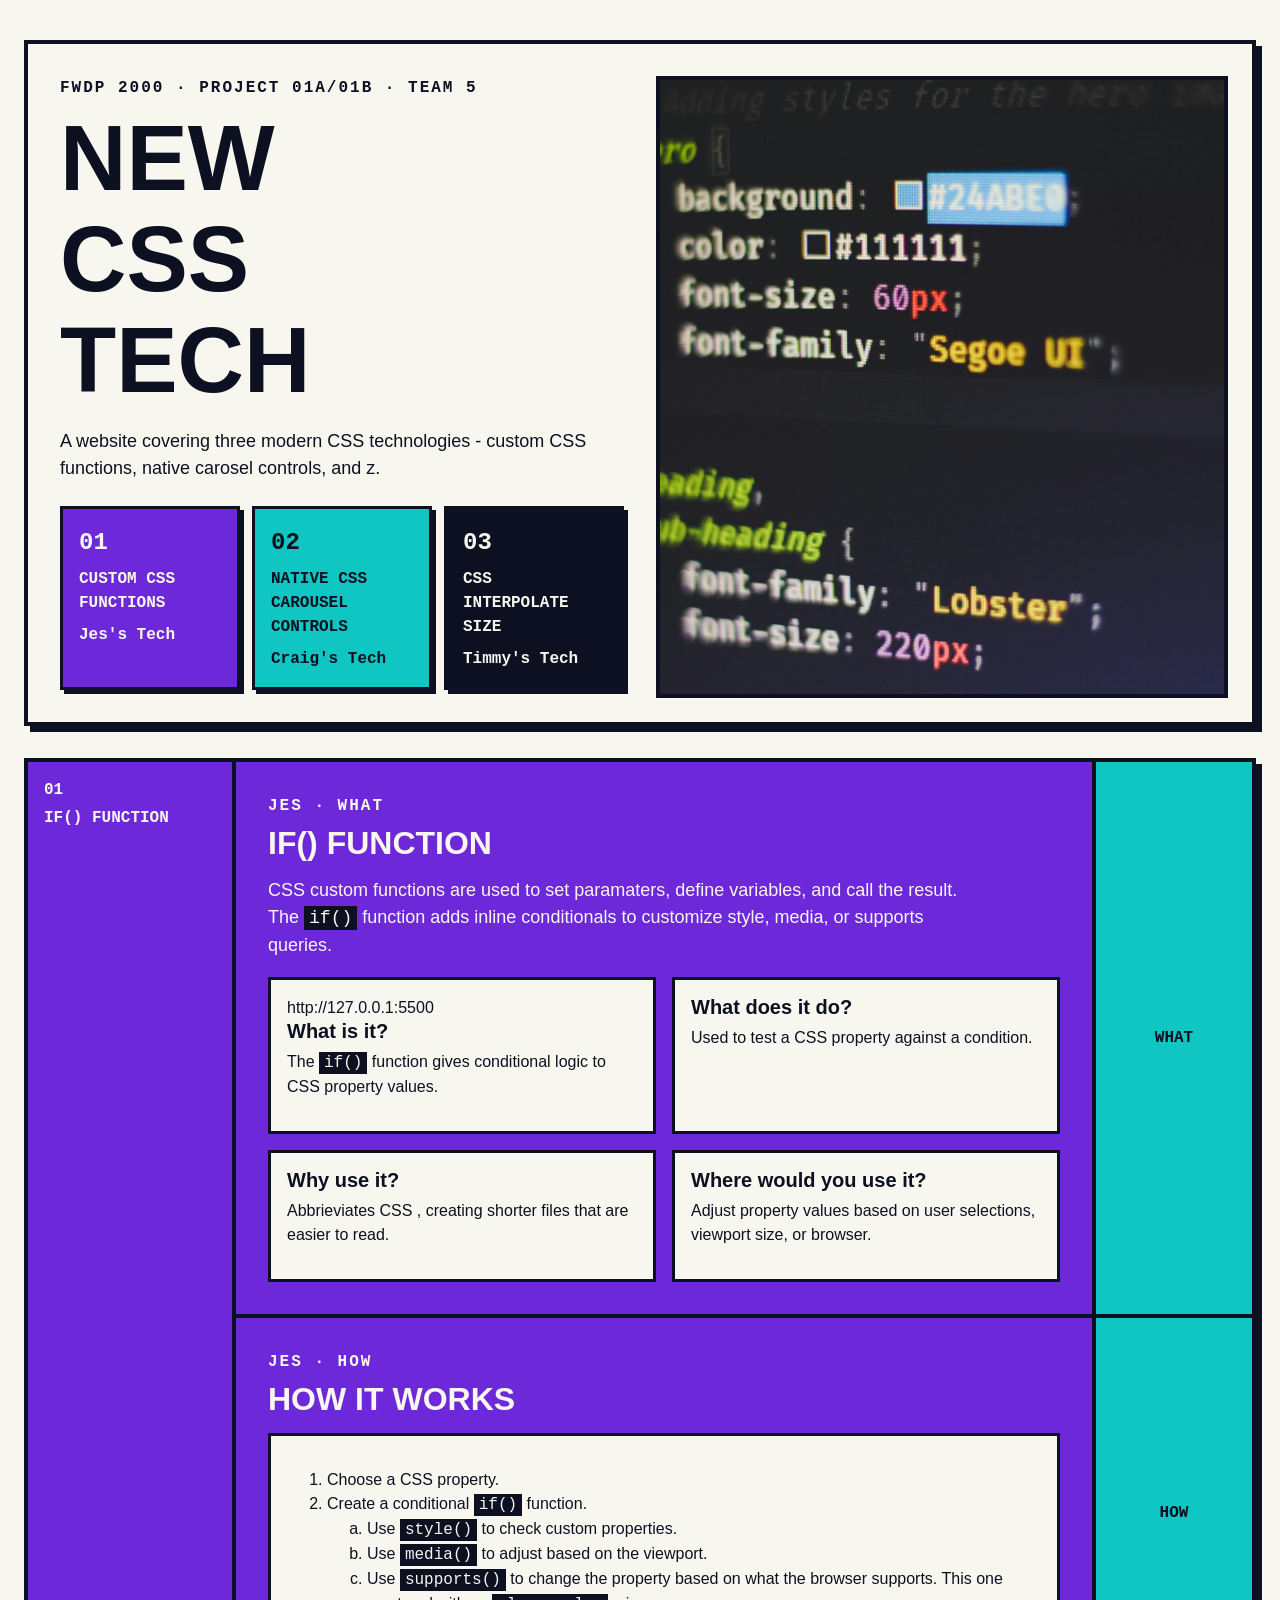
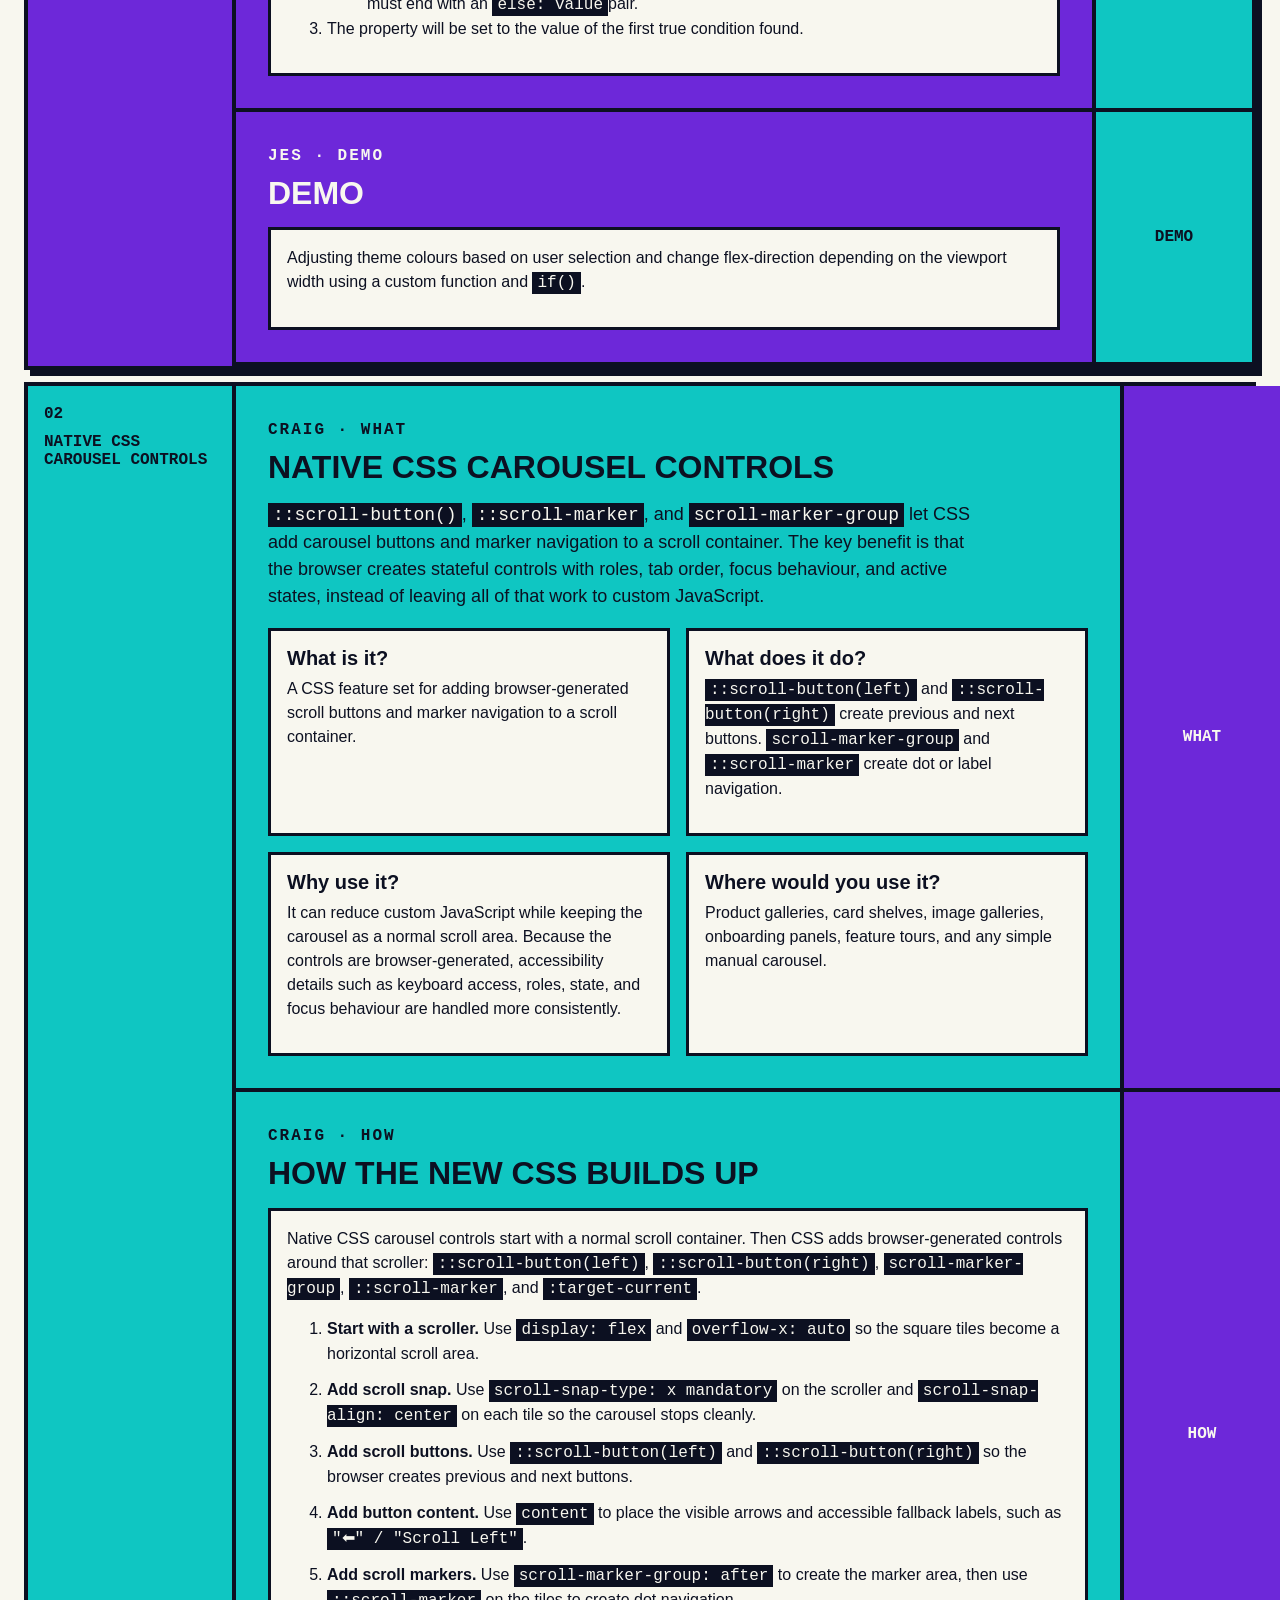
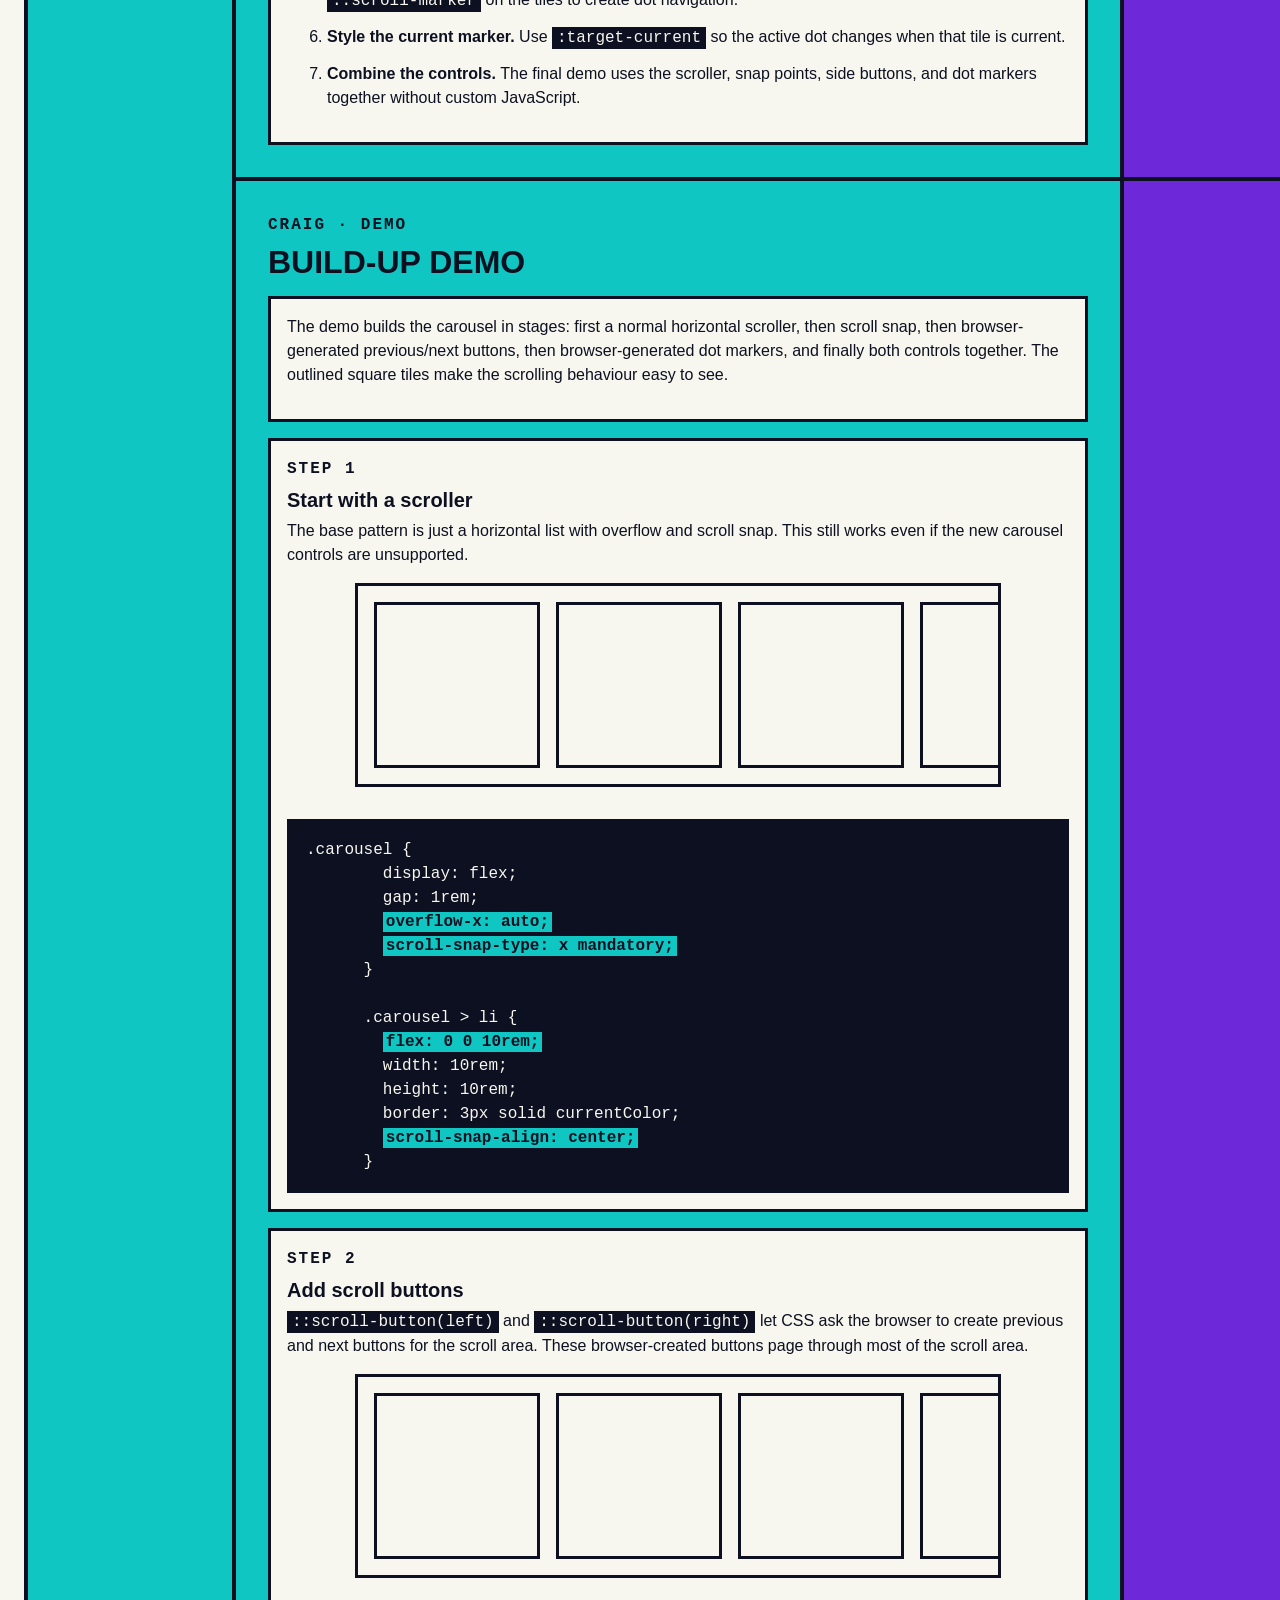
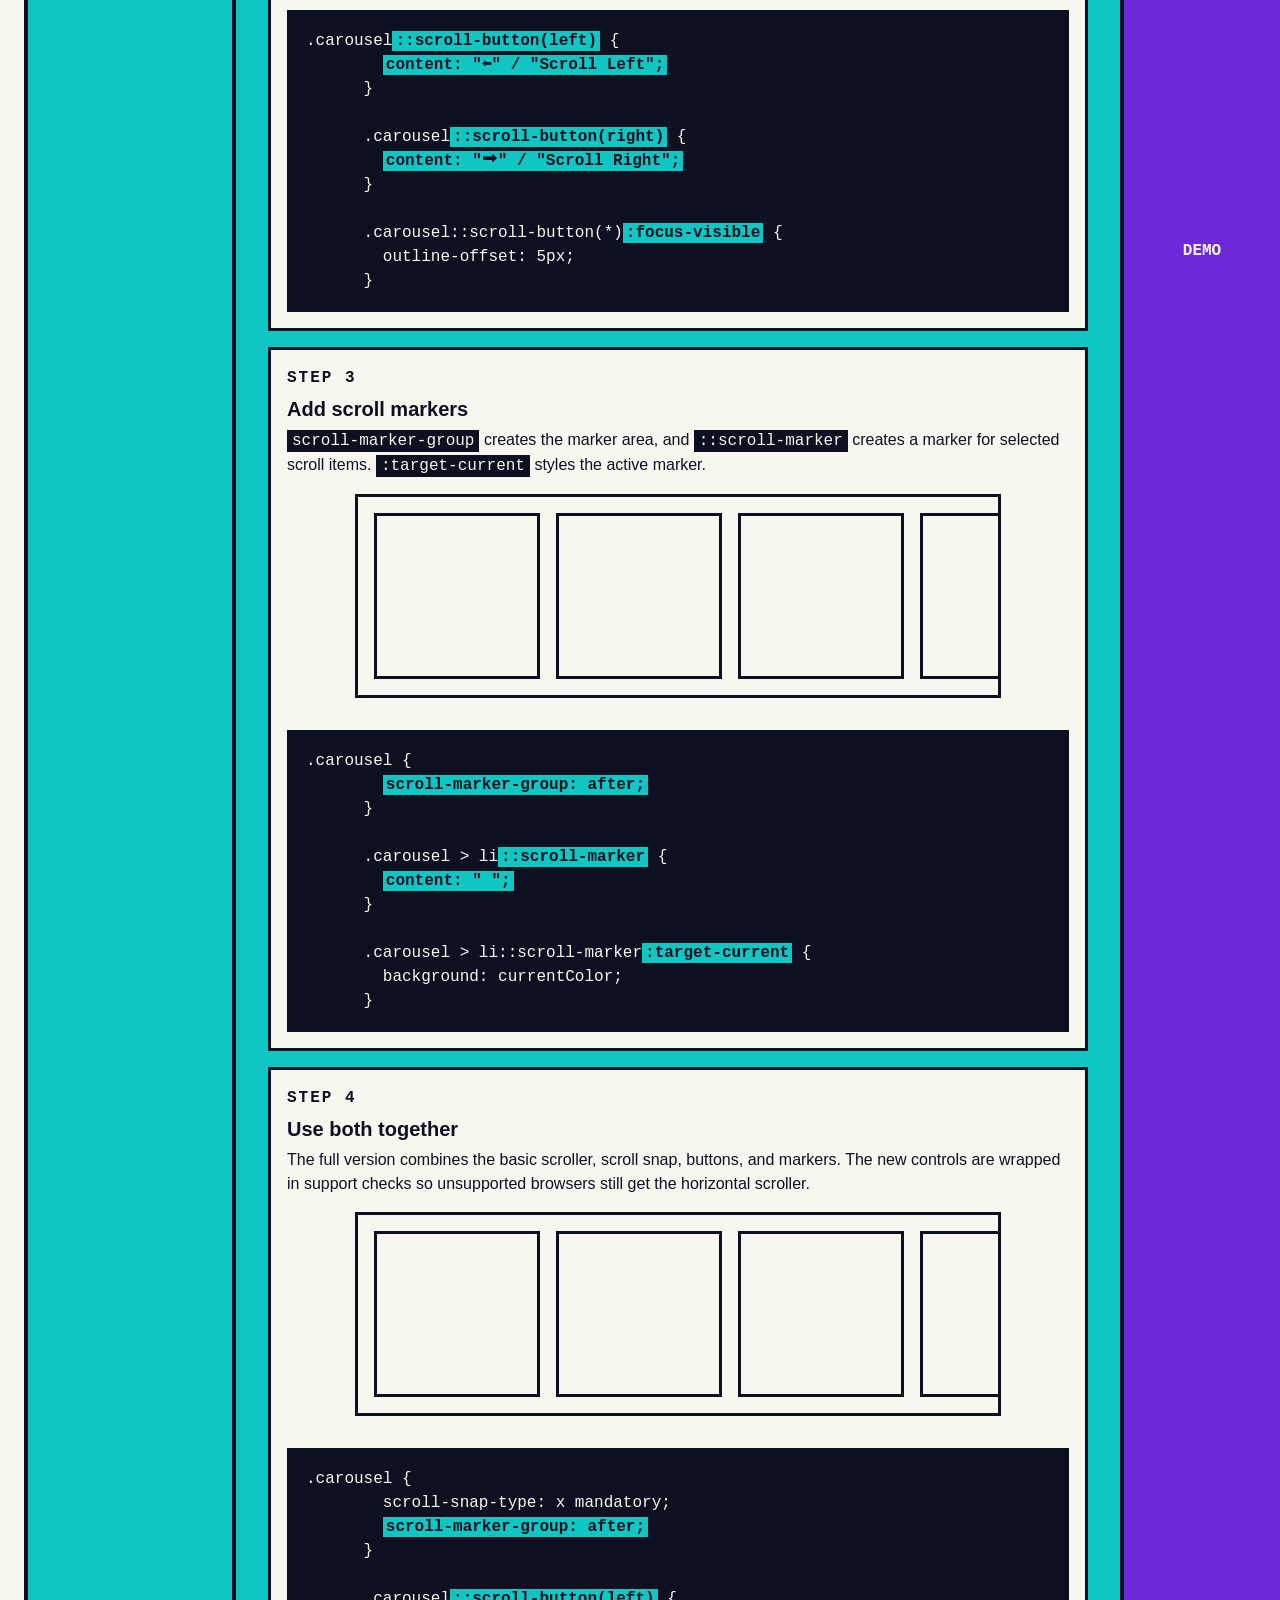
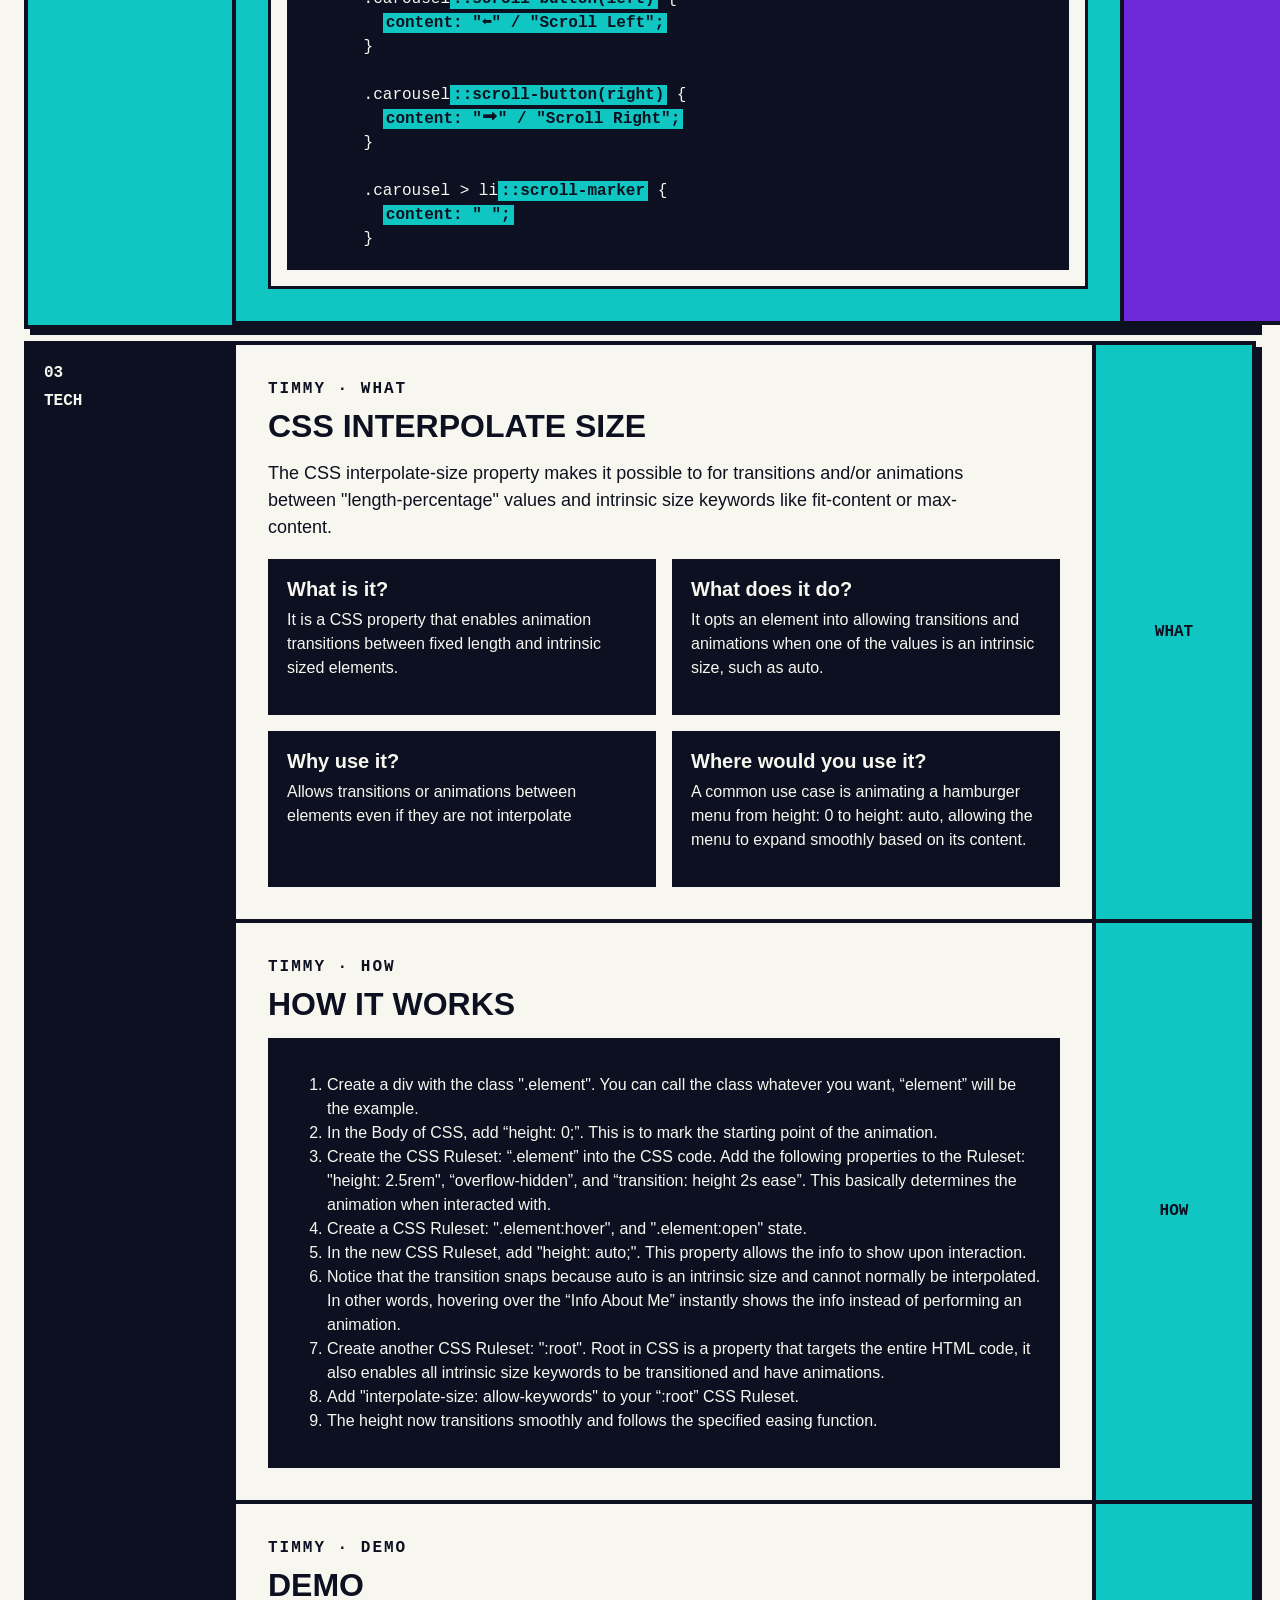
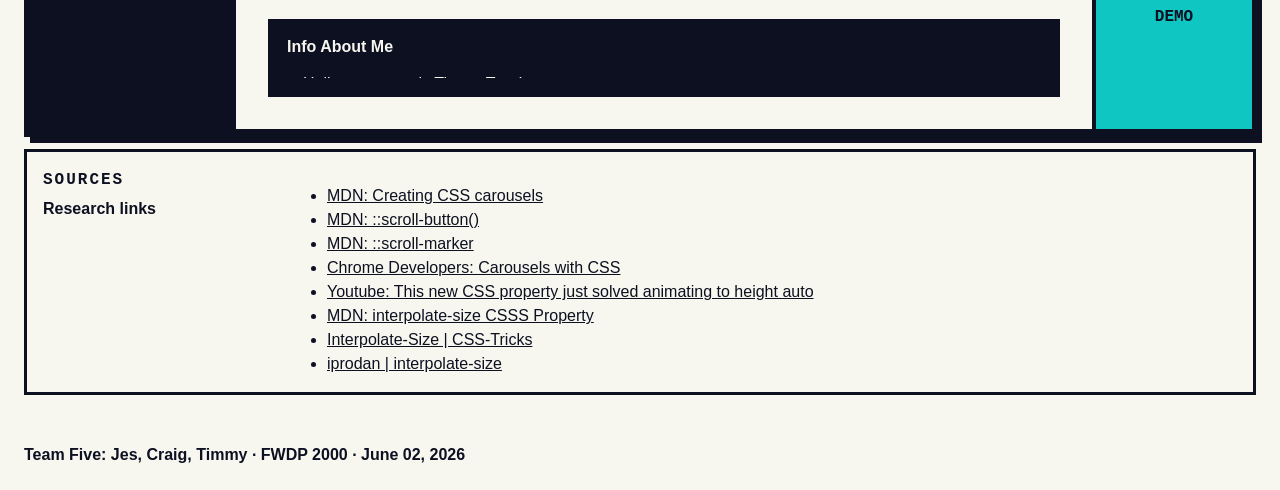
==== commit 30de468e: "Added Timmy's tech section for interpolate-size. Changes: - added Tech Three content - added explana" ====
--- a/index.html
+++ b/index.html
@@ -1,328 +1,460 @@
 <!doctype html>
 <html lang="en">
 <head>
-  <meta charset="utf-8">
-  <meta name="viewport" content="width=device-width, initial-scale=1">
-  <meta
-          name="description"
-          content="A Web Dev 2 project site about three new CSS tech topics, including xyz">
-  <title>Team 5: New CSS Tech</title>
-
-  <link rel="stylesheet" href="styles/normalize-fwd.css">
-  <link rel="stylesheet" href="styles/styles.css">
+    <meta charset="utf-8">
+    <meta name="viewport" content="width=device-width, initial-scale=1">
+    <meta
+            name="description"
+            content="A Web Dev 2 project site about three new CSS tech topics, custom functions, carosel controls, and z">
+    <title>Team 5: New CSS Tech</title>
+
+    <link rel="stylesheet" href="styles/normalize-fwd.css">
+    <link rel="stylesheet" href="styles/styles.css">
 </head>
 
 <body>
 <a class="skip-link" href="#main">Skip to main content</a>
 
 <header class="site-header">
-  <div class="header-content">
-    <div class="header-text">
-      <p class="section-label">FWDP 2000 · Project 01A/01B · Team 5</p>
-
-      <h1>New CSS Tech</h1>
-
-      <p class="intro-text">
-        A website covering three modern CSS technologies. Each row explains
-        what the tech is, what it does, why to use it, where to use it, and
-        how it works.
-      </p>
-
-      <nav class="topic-nav" aria-label="Technology sections">
-        <a class="topic-card topic-card-one" href="#technology-one">
-          <span class="topic-number">01</span>
-          <span class="topic-title">Tech</span>
-          <span class="topic-note">Jes's Tech</span>
-        </a>
-
-        <a class="topic-card topic-card-two" href="#native-carousel-controls">
-          <span class="topic-number">02</span>
-          <span class="topic-title">Native CSS Carousel Controls</span>
-          <span class="topic-note">Craig's Tech</span>
-        </a>
-
-        <a class="topic-card topic-card-three" href="#technology-three">
-          <span class="topic-number">03</span>
-          <span class="topic-title">CSS Interpolate Size</span>
-          <span class="topic-note">Timmy's Tech</span>
-        </a>
-      </nav>
+    <div class="header-content">
+        <div class="header-text">
+            <p class="section-label">FWDP 2000 · Project 01A/01B · Team 5</p>
+
+            <h1>New CSS Tech</h1>
+
+            <p class="intro-text">
+                A website covering three modern CSS technologies - custom CSS functions, native carosel controls, and z.
+            </p>
+
+            <nav class="topic-nav" aria-label="Technology sections">
+                <a class="topic-card topic-card-one" href="#technology-one">
+                    <span class="topic-number">01</span>
+                    <span class="topic-title">Custom CSS Functions</span>
+                    <span class="topic-note">Jes's Tech</span>
+                </a>
+
+                <a class="topic-card topic-card-two" href="#native-carousel-controls">
+                    <span class="topic-number">02</span>
+                    <span class="topic-title">Native CSS Carousel Controls</span>
+                    <span class="topic-note">Craig's Tech</span>
+                </a>
+
+                <a class="topic-card topic-card-three" href="#technology-three">
+                    <span class="topic-number">03</span>
+                    <span class="topic-title">CSS Interpolate Size</span>
+                    <span class="topic-note">Timmy's Tech</span>
+                </a>
+            </nav>
+        </div>
+
+        <picture class="hero-picture">
+            <source
+                    media="(width < 768px)" srcset="images/hero-700w.jpg">
+            <source media="(width >= 768px)" srcset="images/hero-1920w.jpg">
+
+            <img
+                    src="images/hero-1920w.jpg"
+                    class="hero-image"
+                    alt="Closeup of CSS code describing a hero class, heading, and sub-heading.">
+        </picture>
     </div>
-
-    <picture class="hero-picture">
-      <source
-              srcset="images/#"
-              sizes="#"
-              media="#">
-
-      <img
-              class="hero-image"
-              src="images/#"
-              srcset="images/#, images/#"
-              sizes="(max-width: #) calc(#), #"
-              alt="">
-    </picture>
-  </div>
 </header>
 
 <main id="main">
-  <section class="technology-row tech-one" id="technology-one" aria-labelledby="tech-one-title">
-    <div class="row-label">
-      <p>01</p>
-      <h2 id="tech-one-title">Tech</h2>
-    </div>
-
-    <section class="tech-section" id="tech-one-what">
-      <p class="section-label">Jes · What</p>
-      <h3>Technology One </h3>
-
-      <p class="summary">
-        Lorem ipsum dolor sit amet consectetur adipisicing elit. Eos hic sed cum ex, possimus veritatis aperiam accusamus fugit neque quia quae nam repellendus aliquam voluptatem? Excepturi cum officiis doloremque praesentium!
-      </p>
-
-      <div class="info-cards">
-        <section>
-          <h4>What is it?</h4>
-          <p>Add the definition here.</p>
-        </section>
-
-        <section>
-          <h4>What does it do?</h4>
-          <p>Add the core function here.</p>
-        </section>
-
-        <section>
-          <h4>Why use it?</h4>
-          <p>Add the practical reason here.</p>
-        </section>
-
-        <section>
-          <h4>Where would you use it?</h4>
-          <p>Add real web use cases here.</p>
-        </section>
-      </div>
+    <section class="technology-row tech-one" id="technology-one" aria-labelledby="tech-one-title">
+        <div class="row-label">
+            <p>01</p>
+            <h2 id="tech-one-title">if() function</h2>
+        </div>
+
+        <section class="tech-section" id="tech-one-what">
+            <p class="section-label">Jes · What</p>
+            <h3>if() function</h3>
+
+            <p class="summary">
+                CSS custom functions are used to set paramaters, define variables, and call the result.  The <code>if()</code> function adds inline conditionals to customize style, media, or supports queries.
+
+            <div class="info-cards">
+                <section>http://127.0.0.1:5500
+                    <h4>What is it?</h4>
+                    <p>The <code>if()</code> function gives conditional logic to CSS property values.</p>
+                </section>
+
+                <section>
+                    <h4>What does it do?</h4>
+                    <p>Used to test a CSS property against a condition.</p>
+                </section>
+
+                <section>
+                    <h4>Why use it?</h4>
+                    <p>Abbrieviates CSS , creating shorter files that are easier to read.</p>
+                </section>
+
+                <section>
+                    <h4>Where would you use it?</h4>
+                    <p>Adjust property values based on user selections, viewport size, or browser.</p>
+                </section>
+            </div>
+        </section>
+
+        <a class="section-link link-what" href="#tech-one-what">What</a>
+
+        <section class="tech-section" id="tech-one-how">
+            <p class="section-label">Jes · How</p>
+            <h3>How it Works</h3>
+
+            <div class="content-box">
+                <ol>
+                    <li>Choose a CSS property.</li>
+                    <li>Create a conditional <code>if()</code> function.</li>
+                    <ol type="a">
+                        <li>Use <code>style()</code> to check custom properties.</li>
+                        <li>Use <code>media()</code> to adjust based on the viewport.</li>
+                        <li>Use <code>supports()</code> to change the property based on what the browser supports.  This one must end with an <code>else: value</code>pair.</li>
+                    </ol>
+                    <li>The property will be set to the value of the first true condition found.</li>
+                </ol>
+            </div>
+        </section>
+
+        <a class="section-link link-how" href="#tech-one-how">How</a>
+
+        <section class="tech-section" id="tech-one-demo">
+            <p class="section-label">Jes · Demo</p>
+            <h3>Demo</h3>
+
+            <div class="content-box">
+
+                <p>Adjusting theme colours based on user selection and change flex-direction depending on the viewport width using a custom function and <code>if()</code>.</p>
+
+            </div>
+        </section>
+
+        <a class="section-link link-demo" href="#tech-one-demo">Demo</a>
+
     </section>
 
-    <a class="section-link link-what" href="#tech-one-what">What</a>
-
-    <section class="tech-section" id="tech-one-how">
-      <p class="section-label">Jes · How</p>
-      <h3>How it works</h3>
-
-      <div class="content-box">
-        <p>Lorem ipsum dolor sit amet consectetur adipisicing elit. Eos hic sed cum ex, possimus veritatis aperiam accusamus fugit neque quia quae nam repellendus aliquam voluptatem? Excepturi cum officiis doloremque praesentium!</p>
-      </div>
+    <section class="technology-row tech-two" id="native-carousel-controls" aria-labelledby="tech-two-title">
+        <div class="row-label">
+            <p>02</p>
+            <h2 id="tech-two-title">Native CSS Carousel Controls</h2>
+        </div>
+
+        <section class="tech-section" id="carousel-what">
+            <p class="section-label">Craig · What</p>
+            <h3>Native CSS Carousel Controls</h3>
+
+            <p class="summary"><code>::scroll-button()</code>, <code>::scroll-marker</code>, and <code>scroll-marker-group</code> let CSS add carousel buttons and marker navigation to a scroll container. The key benefit is that the browser creates stateful controls with roles, tab order, focus behaviour, and active states, instead of leaving all of that work to custom JavaScript.</p>
+
+            <div class="info-cards">
+                <section>
+                    <h4>What is it?</h4>
+                    <p>
+                        A CSS feature set for adding browser-generated scroll buttons and
+                        marker navigation to a scroll container.
+                    </p>
+                </section>
+
+                <section>
+                    <h4>What does it do?</h4>
+                    <p><code>::scroll-button(left)</code> and <code>::scroll-button(right)</code> create previous and next buttons. <code>scroll-marker-group</code> and <code>::scroll-marker</code> create dot or label navigation.</p>
+                </section>
+
+                <section>
+                    <h4>Why use it?</h4>
+                    <p>It can reduce custom JavaScript while keeping the carousel as a normal scroll area. Because the controls are browser-generated, accessibility details such as keyboard access, roles, state, and focus behaviour are handled more consistently.</p>
+                </section>
+
+                <section>
+                    <h4>Where would you use it?</h4>
+                    <p>Product galleries, card shelves, image galleries, onboarding panels, feature tours, and any simple manual carousel.</p>
+                </section>
+            </div>
+        </section>
+
+        <a class="section-link link-what" href="#carousel-what">What</a>
+
+        <section class="tech-section" id="carousel-how">
+            <p class="section-label">Craig · How</p>
+            <h3>How the new CSS builds up</h3>
+
+            <div class="content-box">
+                <p>Native CSS carousel controls start with a normal scroll container. Then CSS adds browser-generated controls around that scroller: <code>::scroll-button(left)</code>, <code>::scroll-button(right)</code>, <code>scroll-marker-group</code>, <code>::scroll-marker</code>, and <code>:target-current</code>.</p>
+                <ol>
+                    <li><strong>Start with a scroller. </strong>Use <code>display: flex</code> and <code>overflow-x: auto</code> so the square tiles become a horizontal scroll area.</li>
+                    <li><strong>Add scroll snap. </strong>Use <code>scroll-snap-type: x mandatory</code> on the scroller and <code>scroll-snap-align: center</code> on each tile so the carousel stops cleanly.</li>
+                    <li><strong>Add scroll buttons. </strong>Use <code>::scroll-button(left)</code> and <code>::scroll-button(right)</code> so the browser creates previous and next buttons.</li>
+                    <li><strong>Add button content. </strong>Use <code>content</code> to place the visible arrows and accessible fallback labels, such as <code>"⬅" / "Scroll Left"</code>.</li>
+                    <li><strong>Add scroll markers. </strong>Use <code>scroll-marker-group: after</code> to create the marker area, then use <code>::scroll-marker</code> on the tiles to create dot navigation.</li>
+                    <li><strong>Style the current marker. </strong>Use <code>:target-current</code> so the active dot changes when that tile is current.</li>
+                    <li><strong>Combine the controls. </strong>The final demo uses the scroller, snap points, side buttons, and dot markers together without custom JavaScript.</li>
+                </ol>
+            </div>
+        </section>
+
+        <a class="section-link link-how" href="#carousel-how">How</a>
+        <section class="tech-section" id="carousel-demo">
+            <p class="section-label">Craig · Demo</p>
+            <h3>Build-up demo</h3>
+            <div class="content-box">
+                <p>The demo builds the carousel in stages: first a normal horizontal scroller, then scroll snap, then browser-generated previous/next buttons, then browser-generated dot markers, and finally both controls together. The outlined square tiles make the scrolling behaviour easy to see.</p>
+            </div>
+            <div class="carousel-steps">
+                <section class="carousel-step">
+                    <div class="carousel-step-text">
+                        <p class="section-label">Step 1</p>
+                        <h4>Start with a scroller</h4>
+                        <p>
+                            The base pattern is just a horizontal list with overflow and
+                            scroll snap. This still works even if the new carousel controls
+                            are unsupported.
+                        </p>
+                    </div>
+                    <div class="carousel-demo-grid">
+                        <div class="carousel-showcase">
+                            <ul aria-label="Basic horizontal scroller example" class="demo-carousel demo-carousel-basic">
+                                <li aria-hidden="true"></li>
+                                <li aria-hidden="true"></li>
+                                <li aria-hidden="true"></li>
+                                <li aria-hidden="true"></li>
+                                <li aria-hidden="true"></li>
+                                <li aria-hidden="true"></li>
+                            </ul>
+                        </div>
+                        <pre class="demo-code"><code>.carousel {
+        display: flex;
+        gap: 1rem;
+        <span class="code-highlight">overflow-x: auto;</span>
+        <span class="code-highlight">scroll-snap-type: x mandatory;</span>
+      }
+
+      .carousel &gt; li {
+        <span class="code-highlight">flex: 0 0 10rem;</span>
+        width: 10rem;
+        height: 10rem;
+        border: 3px solid currentColor;
+        <span class="code-highlight">scroll-snap-align: center;</span>
+      }</code></pre>
+                    </div>
+                </section>
+                <section class="carousel-step">
+                    <div class="carousel-step-text">
+                        <p class="section-label">Step 2</p>
+                        <h4>Add scroll buttons</h4>
+                        <p><code>::scroll-button(left)</code> and <code>::scroll-button(right)</code> let CSS ask the browser to create previous and next buttons for the scroll area. These browser-created buttons page through most of the scroll area.</p>
+                    </div>
+                    <div class="carousel-demo-grid">
+                        <div class="carousel-showcase">
+                            <ul aria-label="Carousel with scroll buttons example" class="demo-carousel demo-carousel-buttons">
+                                <li aria-hidden="true"></li>
+                                <li aria-hidden="true"></li>
+                                <li aria-hidden="true"></li>
+                                <li aria-hidden="true"></li>
+                                <li aria-hidden="true"></li>
+                                <li aria-hidden="true"></li>
+                            </ul>
+                        </div>
+                        <pre class="demo-code"><code>.carousel<span class="code-highlight">::scroll-button(left)</span> {
+        <span class="code-highlight">content: "⬅" / "Scroll Left";</span>
+      }
+
+      .carousel<span class="code-highlight">::scroll-button(right)</span> {
+        <span class="code-highlight">content: "⮕" / "Scroll Right";</span>
+      }
+
+      .carousel::scroll-button(*)<span class="code-highlight">:focus-visible</span> {
+        outline-offset: 5px;
+      }</code></pre>
+                    </div>
+                </section>
+                <section class="carousel-step">
+                    <div class="carousel-step-text">
+                        <p class="section-label">Step 3</p>
+                        <h4>Add scroll markers</h4>
+                        <p>
+                            <code>scroll-marker-group</code> creates the marker area, and
+                            <code>::scroll-marker</code> creates a marker for selected
+                            scroll items. <code>:target-current</code> styles the active
+                            marker.
+                        </p>
+                    </div>
+                    <div class="carousel-demo-grid">
+                        <div class="carousel-showcase">
+                            <ul aria-label="Carousel with scroll markers example" class="demo-carousel demo-carousel-markers">
+                                <li aria-hidden="true"></li>
+                                <li aria-hidden="true"></li>
+                                <li aria-hidden="true"></li>
+                                <li aria-hidden="true"></li>
+                                <li aria-hidden="true"></li>
+                                <li aria-hidden="true"></li>
+                            </ul>
+                        </div>
+                        <pre class="demo-code"><code>.carousel {
+        <span class="code-highlight">scroll-marker-group: after;</span>
+      }
+
+      .carousel &gt; li<span class="code-highlight">::scroll-marker</span> {
+        <span class="code-highlight">content: " ";</span>
+      }
+
+      .carousel &gt; li::scroll-marker<span class="code-highlight">:target-current</span> {
+        background: currentColor;
+      }</code></pre>
+                    </div>
+                </section>
+                <section class="carousel-step">
+                    <div class="carousel-step-text">
+                        <p class="section-label">Step 4</p>
+                        <h4>Use both together</h4>
+                        <p>
+                            The full version combines the basic scroller, scroll snap,
+                            buttons, and markers. The new controls are wrapped in
+                            support checks so unsupported browsers still get the
+                            horizontal scroller.
+                        </p>
+                    </div>
+                    <div class="carousel-demo-grid">
+                        <div class="carousel-showcase">
+                            <ul aria-label="Carousel with scroll buttons and markers example" class="demo-carousel demo-carousel-complete">
+                                <li aria-hidden="true"></li>
+                                <li aria-hidden="true"></li>
+                                <li aria-hidden="true"></li>
+                                <li aria-hidden="true"></li>
+                                <li aria-hidden="true"></li>
+                                <li aria-hidden="true"></li>
+                            </ul>
+                        </div>
+                        <pre class="demo-code"><code>.carousel {
+        scroll-snap-type: x mandatory;
+        <span class="code-highlight">scroll-marker-group: after;</span>
+      }
+
+      .carousel<span class="code-highlight">::scroll-button(left)</span> {
+        <span class="code-highlight">content: "⬅" / "Scroll Left";</span>
+      }
+
+      .carousel<span class="code-highlight">::scroll-button(right)</span> {
+        <span class="code-highlight">content: "⮕" / "Scroll Right";</span>
+      }
+
+      .carousel &gt; li<span class="code-highlight">::scroll-marker</span> {
+        <span class="code-highlight">content: " ";</span>
+      }</code></pre>
+                    </div>
+                </section>
+            </div>
+        </section>
+        <a class="section-link link-demo" href="#carousel-demo">Demo</a>
     </section>
 
-    <a class="section-link link-how" href="#tech-one-how">How</a>
-
-    <section class="tech-section" id="tech-one-demo">
-      <p class="section-label">Jes · Demo</p>
-      <h3>Demo</h3>
-
-      <div class="content-box">
-        <p>Lorem ipsum dolor sit amet consectetur adipisicing elit. Eos hic sed cum ex, possimus veritatis aperiam accusamus fugit neque quia quae nam repellendus aliquam voluptatem? Excepturi cum officiis doloremque praesentium!</p>
-      </div>
+    <section class="technology-row tech-three" id="technology-three" aria-labelledby="tech-three-title">
+        <div class="row-label">
+            <p>03</p>
+            <h2 id="tech-three-title">Tech</h2>
+        </div>
+
+        <section class="tech-section" id="tech-three-what">
+            <p class="section-label">Timmy · What</p>
+            <h3>CSS Interpolate Size</h3>
+
+            <p class="summary">
+                The CSS interpolate-size property makes it possible to for transitions and/or animations between "length-percentage" values and intrinsic size keywords like fit-content or max-content.
+            </p>
+
+            <div class="info-cards">
+                <section>
+                    <h4>What is it?</h4>
+                    <p>It is a CSS property that enables animation transitions between fixed length and intrinsic sized elements.</p>
+                </section>
+
+                <section>
+                    <h4>What does it do?</h4>
+                    <p>It opts an element into allowing transitions and animations when one of the values is an intrinsic size, such as auto.</p>
+                </section>
+
+                <section>
+                    <h4>Why use it?</h4>
+                    <p>Allows transitions or animations between elements even if they are not interpolate</p>
+                </section>
+
+                <section>
+                    <h4>Where would you use it?</h4>
+                    <p>A common use case is animating a hamburger menu from height: 0 to height: auto, allowing the menu to expand smoothly based on its content.</p>
+                </section>
+            </div>
+        </section>
+
+        <a class="section-link link-what" href="#tech-three-what">What</a>
+
+        <section class="tech-section" id="tech-three-how">
+            <p class="section-label">Timmy · How</p>
+            <h3>How it works</h3>
+
+            <div class="content-box">
+                <ol>
+                    <li>Create a div with the class ".element". You can call the class whatever you want, “element” will be the example.</li>
+                    <li>In the Body of CSS, add “height: 0;”. This is to mark the starting point of the animation.</li>
+                    <li>Create the CSS Ruleset: “.element” into the CSS code. Add the following properties to the Ruleset: "height: 2.5rem", “overflow-hidden”, and “transition: height 2s ease”. This basically determines the animation when interacted with.</li>
+                    <li>Create a CSS Ruleset: ".element:hover", and ".element:open" state.</li>
+                    <li>In the new CSS Ruleset, add "height: auto;". This property allows the info to show upon interaction.</li>
+                    <li>Notice that the transition snaps because auto is an intrinsic size and cannot normally be interpolated. In other words, hovering over the “Info About Me” instantly shows the info instead of performing an animation.</li>
+                    <li>Create another CSS Ruleset: ":root". Root in CSS is a property that targets the entire HTML code, it also enables all intrinsic size keywords to be transitioned and have animations.</li>
+                    <li>Add "interpolate-size: allow-keywords" to your “:root” CSS Ruleset.</li>
+                    <li>The height now transitions smoothly and follows the specified easing function.</li>
+                </ol>
+            </div>
+        </section>
+
+        <a class="section-link link-how" href="#tech-three-how">How</a>
+
+        <section class="tech-section" id="tech-three-demo">
+            <p class="section-label">Timmy · Demo</p>
+            <h3>Demo</h3>
+
+            <div class="content-box">
+                <div class="element">
+                    <section tabindex="0">
+                        <header>
+                            <h2>Info About Me</h2>
+                        </header>
+                        <main>
+                            <p>Hello, my name is Timmy Tran!</p>
+                            <ul>
+                                <li><strong>Birthday:</strong> 01/01/2003</li>
+                                <li><strong>Age:</strong> 23</li>
+                                <li><strong>Likes:</strong> Gaming & Gym</li>
+                                <li><strong>Dislikes:</strong> Anything too complicated</li>
+                            </ul>
+                        </main>
+                    </section>
+                </div>
+            </div>
+        </section>
+
+        <a class="section-link link-demo" href="#tech-three-demo">Demo</a>
     </section>
 
-    <a class="section-link link-demo" href="#tech-one-demo">Demo</a>
-  </section>
-
-  <section class="technology-row tech-two" id="native-carousel-controls" aria-labelledby="tech-two-title">
-    <div class="row-label">
-      <p>02</p>
-      <h2 id="tech-two-title">Native CSS Carousel Controls</h2>
-    </div>
-
-    <section class="tech-section" id="carousel-what">
-      <p class="section-label">Craig · What</p>
-      <h3>Native CSS Carousel Controls</h3>
-
-      <p class="summary">
-        <code>::scroll-button()</code>, <code>::scroll-marker</code>, and
-        <code>scroll-marker-group</code> let CSS create carousel arrows and
-        marker navigation for a scroll container. Scroll snap is only the
-        supporting behaviour that makes each slide land cleanly.
-      </p>
-
-      <div class="info-cards">
-        <section>
-          <h4>What is it?</h4>
-          <p>
-            It is an emerging CSS carousel feature set that adds
-            browser-generated controls to scrollable content.
-          </p>
-        </section>
-
-        <section>
-          <h4>What does it do?</h4>
-          <p>
-            It can create previous/next scroll buttons and marker navigation
-            without writing custom JavaScript.
-          </p>
-        </section>
-
-        <section>
-          <h4>Why use it?</h4>
-          <p>
-            It provides a native, accessible, and performant carousel solution
-            with minimal code.
-          </p>
-        </section>
-
-        <section>
-          <h4>Where would you use it?</h4>
-          <p>
-            Product galleries, card shelves, image galleries, onboarding
-            panels, feature tours, and any simple manual carousel.
-          </p>
-        </section>
-      </div>
+    <section class="sources" aria-labelledby="sources-title">
+        <div>
+            <p class="section-label">Sources</p>
+            <h2 id="sources-title">Research links</h2>
+        </div>
+
+        <ul>
+            <li><a href="https://developer.mozilla.org/en-US/docs/Web/CSS/Guides/Overflow/Carousels">MDN: Creating CSS carousels</a></li>
+            <li><a href="https://developer.mozilla.org/en-US/docs/Web/CSS/Reference/Selectors/::scroll-button">MDN: ::scroll-button()</a></li>
+            <li><a href="https://developer.mozilla.org/en-US/docs/Web/CSS/Reference/Selectors/::scroll-marker">MDN: ::scroll-marker</a></li>
+            <li><a href="https://developer.chrome.com/blog/carousels-with-css">Chrome Developers: Carousels with CSS</a></li>
+            <li><a href="https://www.youtube.com/watch?v=JN-nme9oF10">Youtube: This new CSS property just solved animating to height auto</a></li>
+            <li><a href="https://developer.mozilla.org/en-US/docs/Web/CSS/Reference/Properties/interpolate-size">MDN: interpolate-size CSSS Property</a></li>
+            <li><a href="https://css-tricks.com/almanac/properties/i/interpolate-size/">Interpolate-Size | CSS-Tricks</a></li>
+            <li><a href="https://iprodan.dev/l/interpolate-size/">iprodan | interpolate-size</a></li>
+        </ul>
     </section>
-
-    <a class="section-link link-what" href="#carousel-what">What</a>
-
-    <section class="tech-section" id="carousel-how">
-      <p class="section-label">Craig · How</p>
-      <h3>How the new CSS works</h3>
-
-      <div class="content-box">
-        <ol>
-          <li>Build the carousel as a normal horizontal scrolling list.</li>
-          <li>Add <code>scroll-snap-type</code> so slides stop cleanly.</li>
-          <li>Add <code>scroll-marker-group: after;</code> for marker navigation.</li>
-          <li>Use <code>::scroll-button(left)</code> for the previous button.</li>
-          <li>Use <code>::scroll-button(right)</code> for the next button.</li>
-          <li>Use <code>::scroll-marker</code> on each slide for markers.</li>
-          <li>Use <code>:target-current</code> to style the active marker.</li>
-        </ol>
-      </div>
-    </section>
-
-    <a class="section-link link-how" href="#carousel-how">How</a>
-
-    <section class="tech-section" id="carousel-demo">
-      <p class="section-label">Craig · Demo</p>
-      <h3>Demo</h3>
-
-      <div class="content-box">
-        <p>
-          Add the demo here. The demo should be a working example of a carousel using the new native CSS controls, with some sample content to show how it works in practice.
-        </p>
-      </div>
-    </section>
-
-    <a class="section-link link-demo" href="#carousel-demo">Demo</a>
-  </section>
-
-  <section class="technology-row tech-three" id="technology-three" aria-labelledby="tech-three-title">
-    <div class="row-label">
-      <p>03</p>
-      <h2 id="tech-three-title">Tech</h2>
-    </div>
-
-    <section class="tech-section" id="tech-three-what">
-      <p class="section-label">Timmy · What</p>
-      <h3>CSS Interpolate Size</h3>
-
-      <p class="summary">
-        The CSS interpolate-size property makes it possible to for transitions and/or animations between "length-percentage" values and intrinsic size keywords like fit-content or max-content.
-      </p>
-
-      <div class="info-cards">
-        <section>
-          <h4>What is it?</h4>
-          <p>It is a CSS property that enables animation transitions between fixed length and intrinsic sized elements.</p>
-        </section>
-
-        <section>
-          <h4>What does it do?</h4>
-          <p>It opts an element into allowing transitions and animations when one of the values is an intrinsic size, such as auto.</p>
-        </section>
-
-        <section>
-          <h4>Why use it?</h4>
-          <p>Allows transitions or animations between elements even if they are not interpolate</p>
-        </section>
-
-        <section>
-          <h4>Where would you use it?</h4>
-          <p>A common use case is animating a hamburger menu from height: 0 to height: auto, allowing the menu to expand smoothly based on its content.</p>
-        </section>
-      </div>
-    </section>
-
-    <a class="section-link link-what" href="#tech-three-what">What</a>
-
-    <section class="tech-section" id="tech-three-how">
-      <p class="section-label">Timmy · How</p>
-      <h3>How it works</h3>
-
-      <div class="content-box">
-        <ol>
-          <li>Create a div with the class ".element". You can call the class whatever you want, “element” will be the example.</li>
-          <li>In the Body of CSS, add “height: 0;”. This is to mark the starting point of the animation.</li>
-          <li>Create the CSS Ruleset: “.element” into the CSS code. Add the following properties to the Ruleset: "height: 2.5rem", “overflow-hidden”, and “transition: height 2s ease”. This basically determines the animation when interacted with.</li>
-          <li>Create a CSS Ruleset: ".element:hover", and ".element:open" state.</li>
-          <li>In the new CSS Ruleset, add "height: auto;". This property allows the info to show upon interaction.</li>
-          <li>Notice that the transition snaps because auto is an intrinsic size and cannot normally be interpolated. In other words, hovering over the “Info About Me” instantly shows the info instead of performing an animation.</li>
-          <li>Create another CSS Ruleset: ":root". Root in CSS is a property that targets the entire HTML code, it also enables all intrinsic size keywords to be transitioned and have animations.</li>
-          <li>Add "interpolate-size: allow-keywords" to your “:root” CSS Ruleset.</li>
-          <li>The height now transitions smoothly and follows the specified easing function.</li>
-        </ol>
-      </div>
-    </section>
-
-    <a class="section-link link-how" href="#tech-three-how">How</a>
-
-    <section class="tech-section" id="tech-three-demo">
-      <p class="section-label">Timmy · Demo</p>
-      <h3>Demo</h3>
-
-      <div class="content-box">
-        <div class="element">
-          <section tabindex="0">
-            <header>
-              <h2>Info About Me</h2>
-            </header>
-            <main>
-              <p>Hello, my name is Timmy Tran!</p>
-              <ul>
-                <li><strong>Birthday:</strong> 01/01/2003</li>
-                <li><strong>Age:</strong> 23</li>
-                <li><strong>Likes:</strong> Gaming & Gym</li>
-                <li><strong>Dislikes:</strong> Anything too complicated</li>
-              </ul>
-            </main>
-          </section>
-        </div>
-      </div>
-    </section>
-
-    <a class="section-link link-demo" href="#tech-three-demo">Demo</a>
-  </section>
-
-  <section class="sources" aria-labelledby="sources-title">
-    <div>
-      <p class="section-label">Sources</p>
-      <h2 id="sources-title">Research links</h2>
-    </div>
-
-    <ul>
-      <li><a href="https://developer.mozilla.org/en-US/docs/Web/CSS/Guides/Overflow/Carousels">MDN: Creating CSS carousels</a></li>
-      <li><a href="https://developer.mozilla.org/en-US/docs/Web/CSS/Reference/Selectors/::scroll-button">MDN: ::scroll-button()</a></li>
-      <li><a href="https://developer.mozilla.org/en-US/docs/Web/CSS/Reference/Selectors/::scroll-marker">MDN: ::scroll-marker</a></li>
-      <li><a href="https://developer.chrome.com/blog/carousels-with-css">Chrome Developers: Carousels with CSS</a></li>
-      <li><a href="https://www.youtube.com/watch?v=JN-nme9oF10">Youtube: This new CSS property just solved animating to height auto</a></li>
-      <li><a href="https://developer.mozilla.org/en-US/docs/Web/CSS/Reference/Properties/interpolate-size">MDN: interpolate-size CSSS Property</a></li>
-      <li><a href="https://css-tricks.com/almanac/properties/i/interpolate-size/">Interpolate-Size | CSS-Tricks</a></li>
-      <li><a href="https://iprodan.dev/l/interpolate-size/">iprodan | interpolate-size</a></li>
-    </ul>
-  </section>
 </main>
 
 <footer class="site-footer">
-  <p>Team Five: Jes, Craig, Timmy · FWDP 2000 · June 02, 2026</p>
+    <p>Team Five: Jes, Craig, Timmy · FWDP 2000 · June 02, 2026</p>
 </footer>
 </body>
 </html>
--- a/styles/styles.css
+++ b/styles/styles.css
@@ -7,6 +7,7 @@
    - Component: header
    - Component: technology rows
    - Component: content boxes
+   - Component: Craig's native CSS carousel demo
    - Component: sources and footer
    - Media queries
    ===================================================== */
@@ -343,6 +344,202 @@
 }
 
 /* =====================================================
+   Component: Craig's native CSS carousel demo
+   These styles are scoped to tech-two to avoid affecting teammate sections.
+   ===================================================== */
+
+.tech-two .carousel-steps {
+  display: grid;
+  gap: 1rem;
+  margin-top: 1rem;
+}
+
+.tech-two .carousel-step {
+  padding: 1rem;
+  color: #0c1021;
+  background-color: #f8f7ef;
+  border: 3px solid #0c1021;
+}
+
+.tech-two .carousel-step-text p:last-child {
+  margin-bottom: 0;
+}
+
+.tech-two .carousel-demo-grid {
+  display: grid;
+  gap: 1rem;
+  margin-top: 1rem;
+}
+
+/* The wrapper reserves side space for generated buttons. */
+.tech-two .carousel-showcase {
+  position: relative;
+  max-width: 48rem;
+  margin: 0 auto;
+  padding: 0 4.25rem 1rem;
+}
+
+.tech-two .demo-carousel {
+  display: flex;
+  gap: 1rem;
+  width: 100%;
+  max-width: 38rem;
+  margin: 0 auto;
+  padding: 1rem;
+  overflow-x: auto;
+  list-style: none;
+  border: 3px solid #0c1021;
+  background-color: #f8f7ef;
+  scroll-snap-type: x mandatory;
+  anchor-name: --carousel-window;
+}
+
+.tech-two .demo-carousel > li {
+  flex: 0 0 10rem;
+  width: 10rem;
+  height: 10rem;
+  background-color: transparent;
+  border: 3px solid #0c1021;
+  scroll-snap-align: center;
+  scroll-snap-stop: always;
+}
+
+.tech-two .demo-code {
+  margin: 0;
+  padding: 1rem;
+  overflow-x: auto;
+  color: #f8f7ef;
+  background-color: #0c1021;
+  border: 3px solid #0c1021;
+}
+
+.tech-two .demo-code code {
+  padding: 0;
+  color: #f8f7ef;
+  background-color: transparent;
+}
+
+
+
+
+
+.tech-two #carousel-how .content-box li + li {
+  margin-top: 0.75rem;
+}
+
+.tech-two #carousel-how code {
+  padding: 0.125rem 0.3125rem;
+  color: #f8f7ef;
+  background-color: #0c1021;
+}
+
+.tech-two .code-highlight {
+  padding: 0.0625rem 0.1875rem;
+  color: #0c1021;
+  background-color: #0fc6c2;
+  font-weight: 700;
+}
+
+
+/* Scroll buttons.
+   The content property creates browser-provided button elements. */
+
+.tech-two .demo-carousel-buttons::scroll-button(left),
+.tech-two .demo-carousel-complete::scroll-button(left) {
+  content: "⬅" / "Scroll Left";
+}
+
+.tech-two .demo-carousel-buttons::scroll-button(right),
+.tech-two .demo-carousel-complete::scroll-button(right) {
+  content: "⮕" / "Scroll Right";
+}
+
+.tech-two .demo-carousel-buttons::scroll-button(left),
+.tech-two .demo-carousel-buttons::scroll-button(right),
+.tech-two .demo-carousel-complete::scroll-button(left),
+.tech-two .demo-carousel-complete::scroll-button(right) {
+  width: 3.25rem;
+  height: 3.25rem;
+  border: 3px solid #0c1021;
+  font-family: Consolas, monospace;
+  font-size: 1.25rem;
+  font-weight: 700;
+  line-height: 1;
+  color: #0c1021;
+  background-color: #f8f7ef;
+  cursor: pointer;
+}
+
+.tech-two .demo-carousel-buttons::scroll-button(*):focus-visible,
+.tech-two .demo-carousel-complete::scroll-button(*):focus-visible {
+  outline-offset: 5px;
+}
+
+.tech-two .demo-carousel-buttons::scroll-button(*):disabled,
+.tech-two .demo-carousel-complete::scroll-button(*):disabled {
+  opacity: 0.45;
+  cursor: not-allowed;
+}
+
+/* On wider screens, anchor the generated buttons beside the scroll window. */
+@media (min-width: 48em) {
+  @supports (anchor-name: --carousel-window) and (position-area: center left) {
+    .tech-two .demo-carousel-buttons::scroll-button(left),
+    .tech-two .demo-carousel-buttons::scroll-button(right),
+    .tech-two .demo-carousel-complete::scroll-button(left),
+    .tech-two .demo-carousel-complete::scroll-button(right) {
+      position: absolute;
+      position-anchor: --carousel-window;
+      margin: 0;
+    }
+
+    .tech-two .demo-carousel-buttons::scroll-button(left),
+    .tech-two .demo-carousel-complete::scroll-button(left) {
+      position-area: center left;
+      justify-self: end;
+      margin-right: 0.75rem;
+    }
+
+    .tech-two .demo-carousel-buttons::scroll-button(right),
+    .tech-two .demo-carousel-complete::scroll-button(right) {
+      position-area: center right;
+      justify-self: start;
+      margin-left: 0.75rem;
+    }
+  }
+}
+
+/* Scroll markers. */
+
+.tech-two .demo-carousel-markers,
+.tech-two .demo-carousel-complete {
+  scroll-marker-group: after;
+}
+
+.tech-two .demo-carousel-markers::scroll-marker-group,
+.tech-two .demo-carousel-complete::scroll-marker-group {
+  display: flex;
+  justify-content: center;
+  gap: 0.5rem;
+  margin-top: 0.75rem;
+}
+
+.tech-two .demo-carousel-markers > li::scroll-marker,
+.tech-two .demo-carousel-complete > li::scroll-marker {
+  content: " ";
+  width: 1rem;
+  height: 1rem;
+  border: 3px solid #0c1021;
+  border-radius: 50%;
+  background-color: #f8f7ef;
+}
+
+.tech-two .demo-carousel-markers > li::scroll-marker:target-current,
+.tech-two .demo-carousel-complete > li::scroll-marker:target-current {
+  background: #0c1021;
+}
+
+/* =====================================================
    Component: sources and footer
    ===================================================== */
 
@@ -354,6 +551,44 @@
 .site-footer {
   padding-bottom: 2rem;
   font-weight: 700;
+}
+
+.reference-table {
+  display: flex;
+  flex-wrap: wrap;
+}
+
+table {
+  align-self: center;
+  justify-content: center;
+  padding: 1rem;
+  border-collapse: collapse;
+  border-spacing: 0;
+}
+
+table th {
+  text-align: center;
+  font-size: 1.1rem;
+  width: 23rem;
+}
+
+table td {
+  font-size: 0.8rem;
+  padding: 0.1rem 0.6rem;
+  text-align: left;
+}
+
+table td:nth-child(2) {
+  border-right: #bdbdbd thin solid;
+  border-left: #bdbdbd thin solid;
+}
+
+th.table-foot {
+  font-size: 0.8rem;
+  padding: 0.8rem;
+  text-transform: uppercase;
+  font-weight: 400;
+  justify-self: center;
 }
 
 /* =====================================================
@@ -418,7 +653,8 @@
 
   .sources {
     display: grid;
-    grid-template-columns: 22rem 1fr;
+    grid-template-columns: 15rem auto;
+    align-items: left;
     gap: 1.5rem;
   }
 }
@@ -440,4 +676,4 @@
 .element:hover,
 .element:open {
   height: auto;
-}
+}
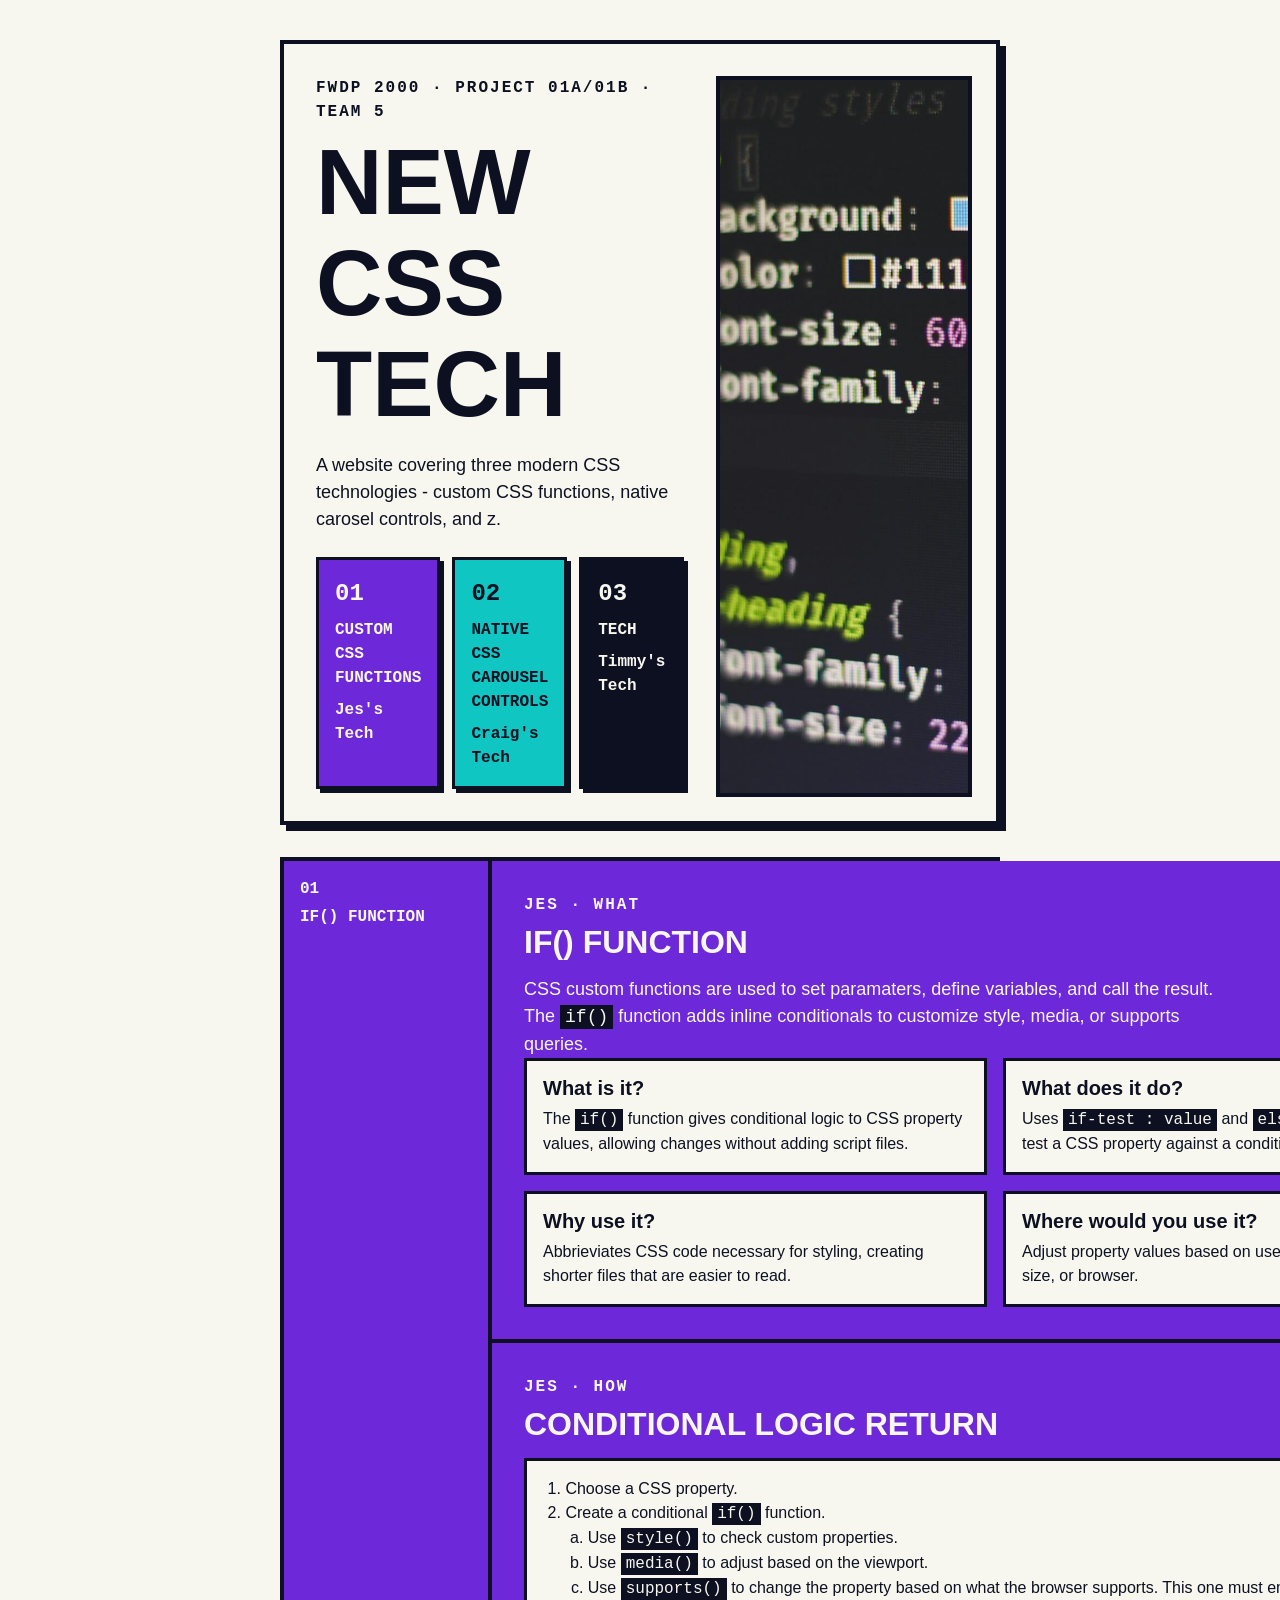
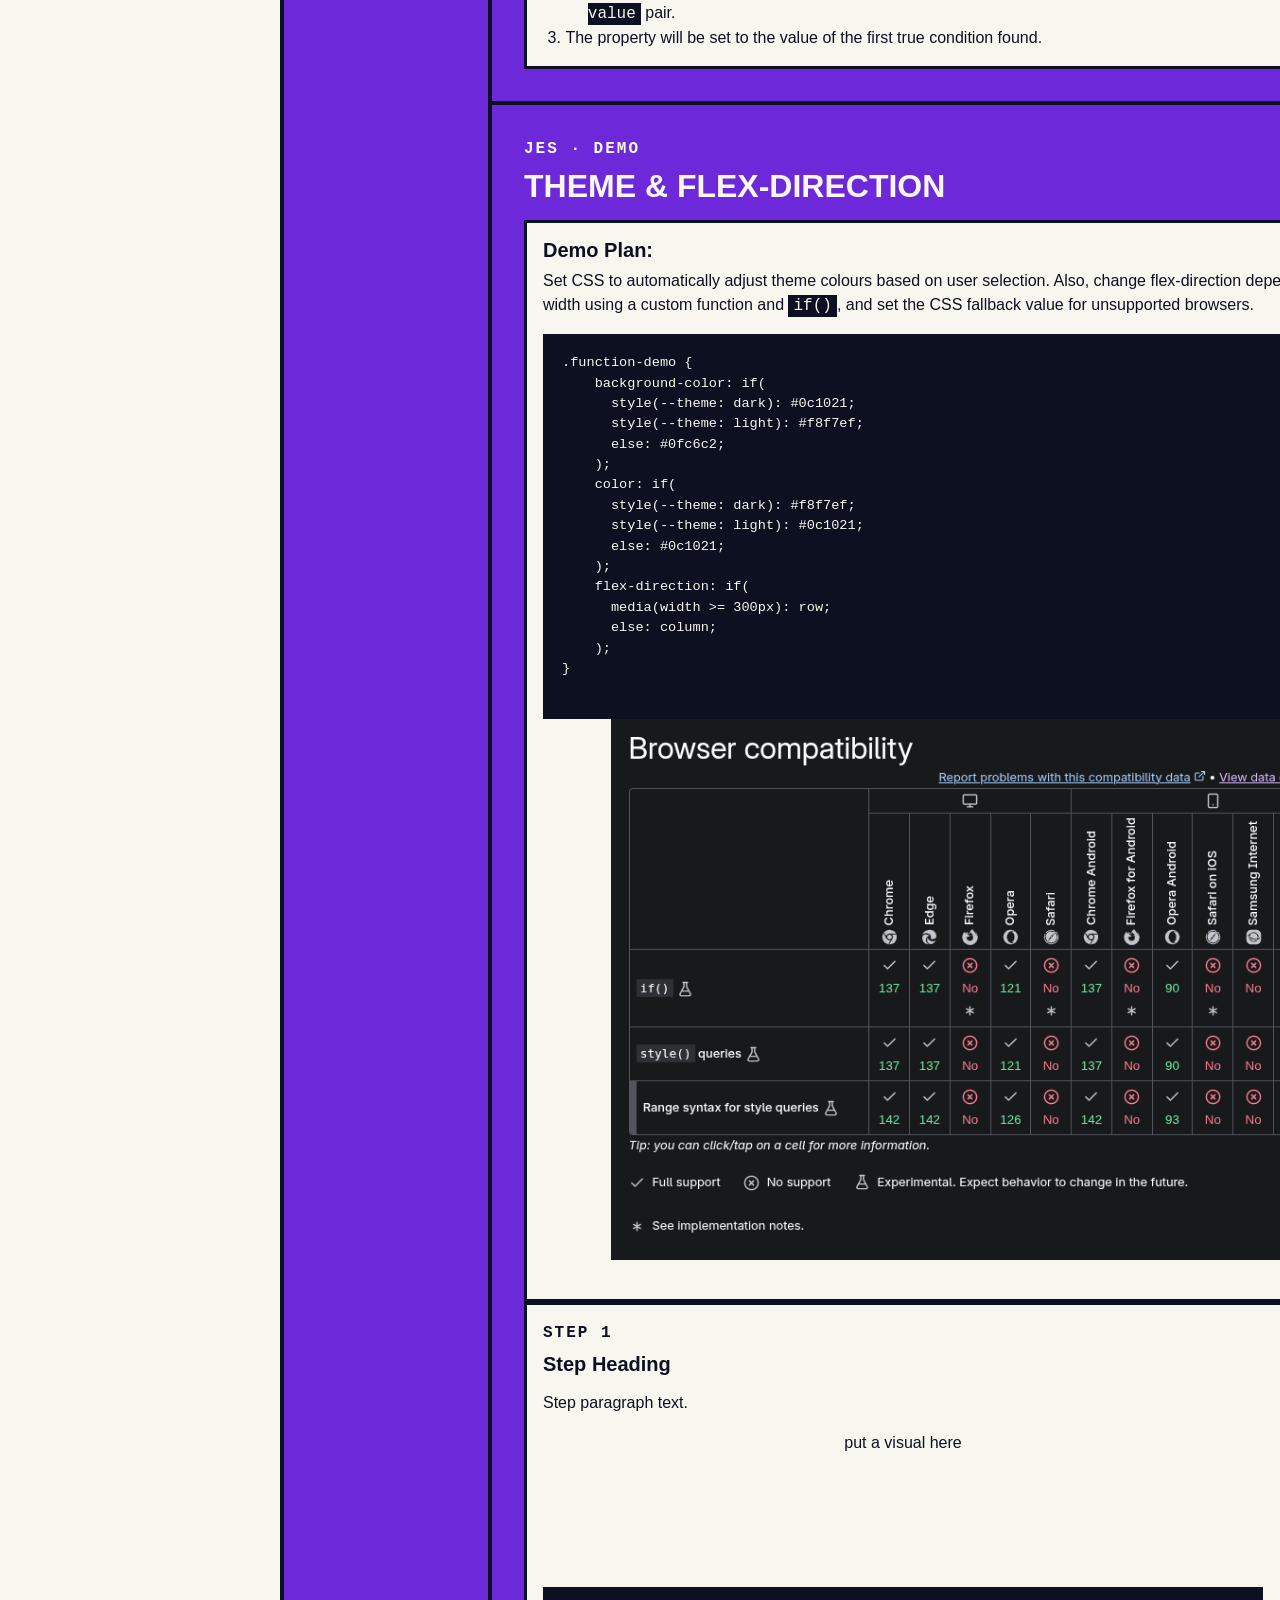
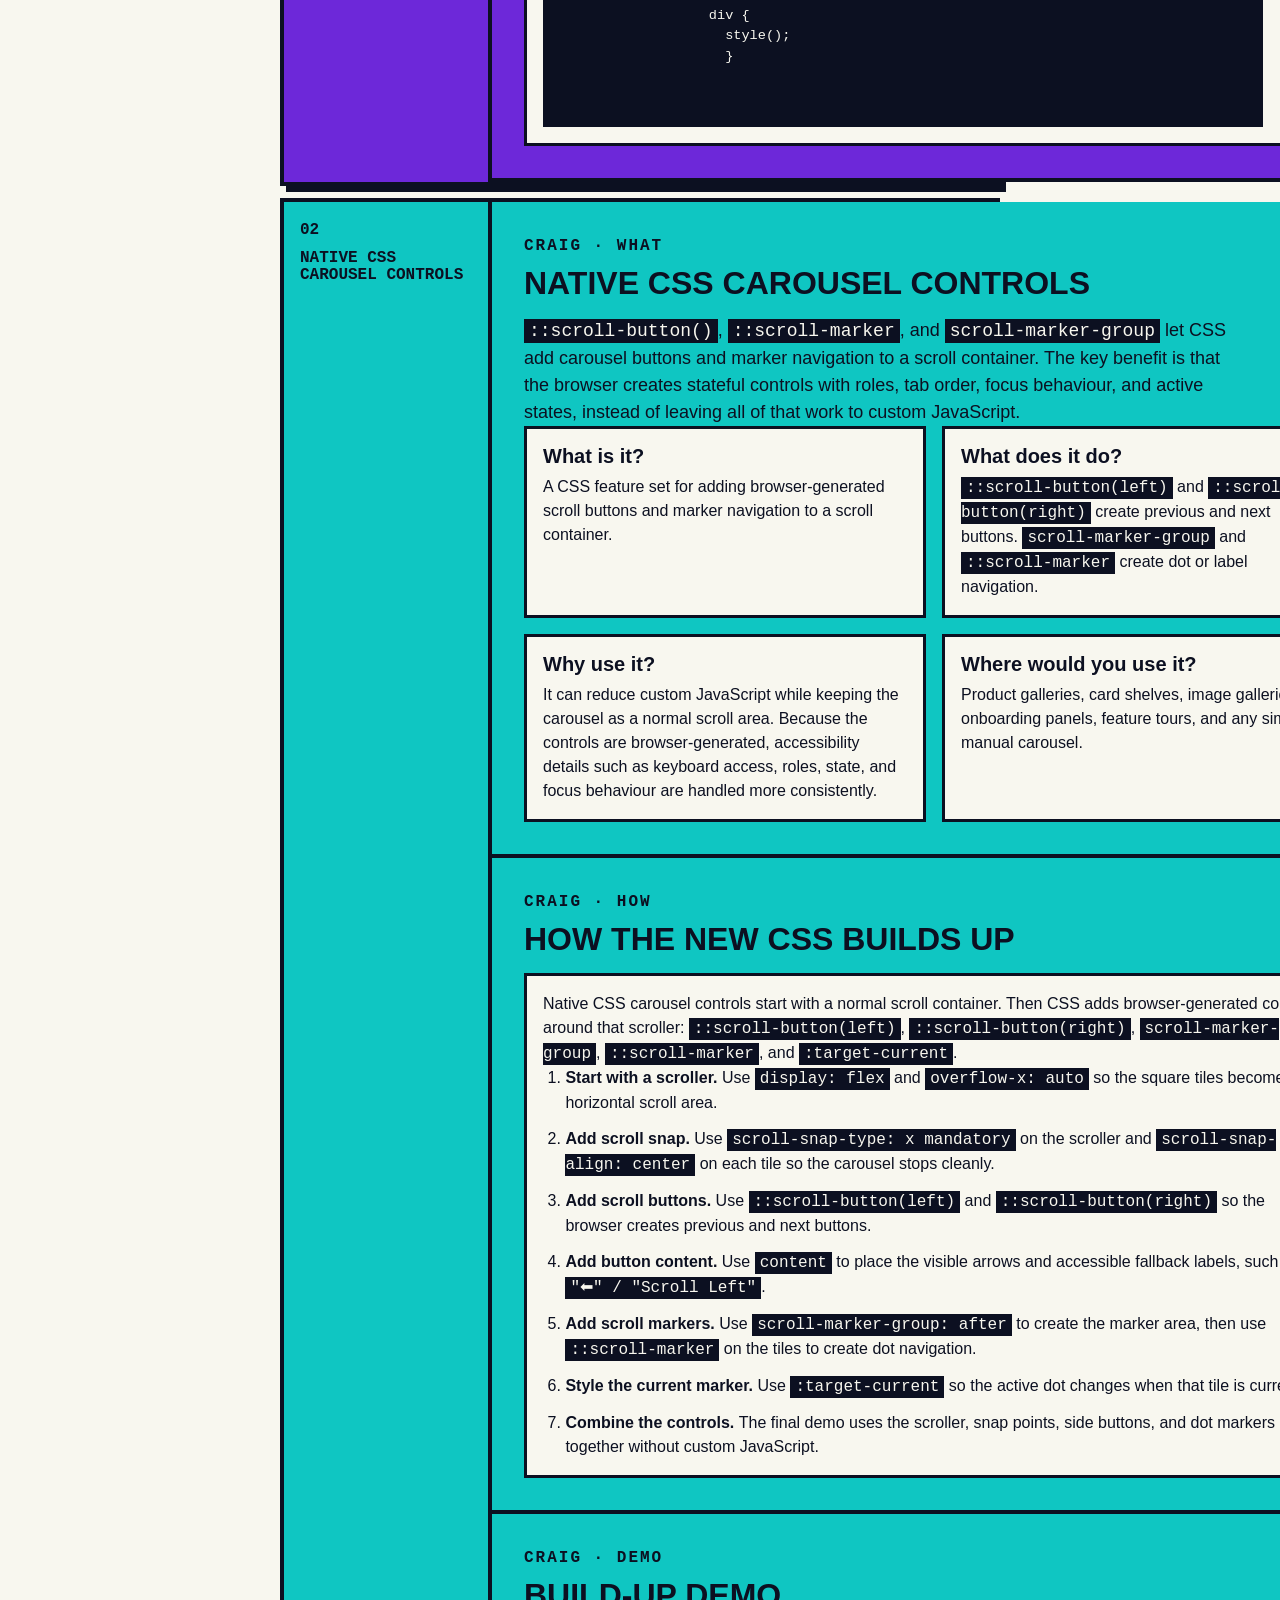
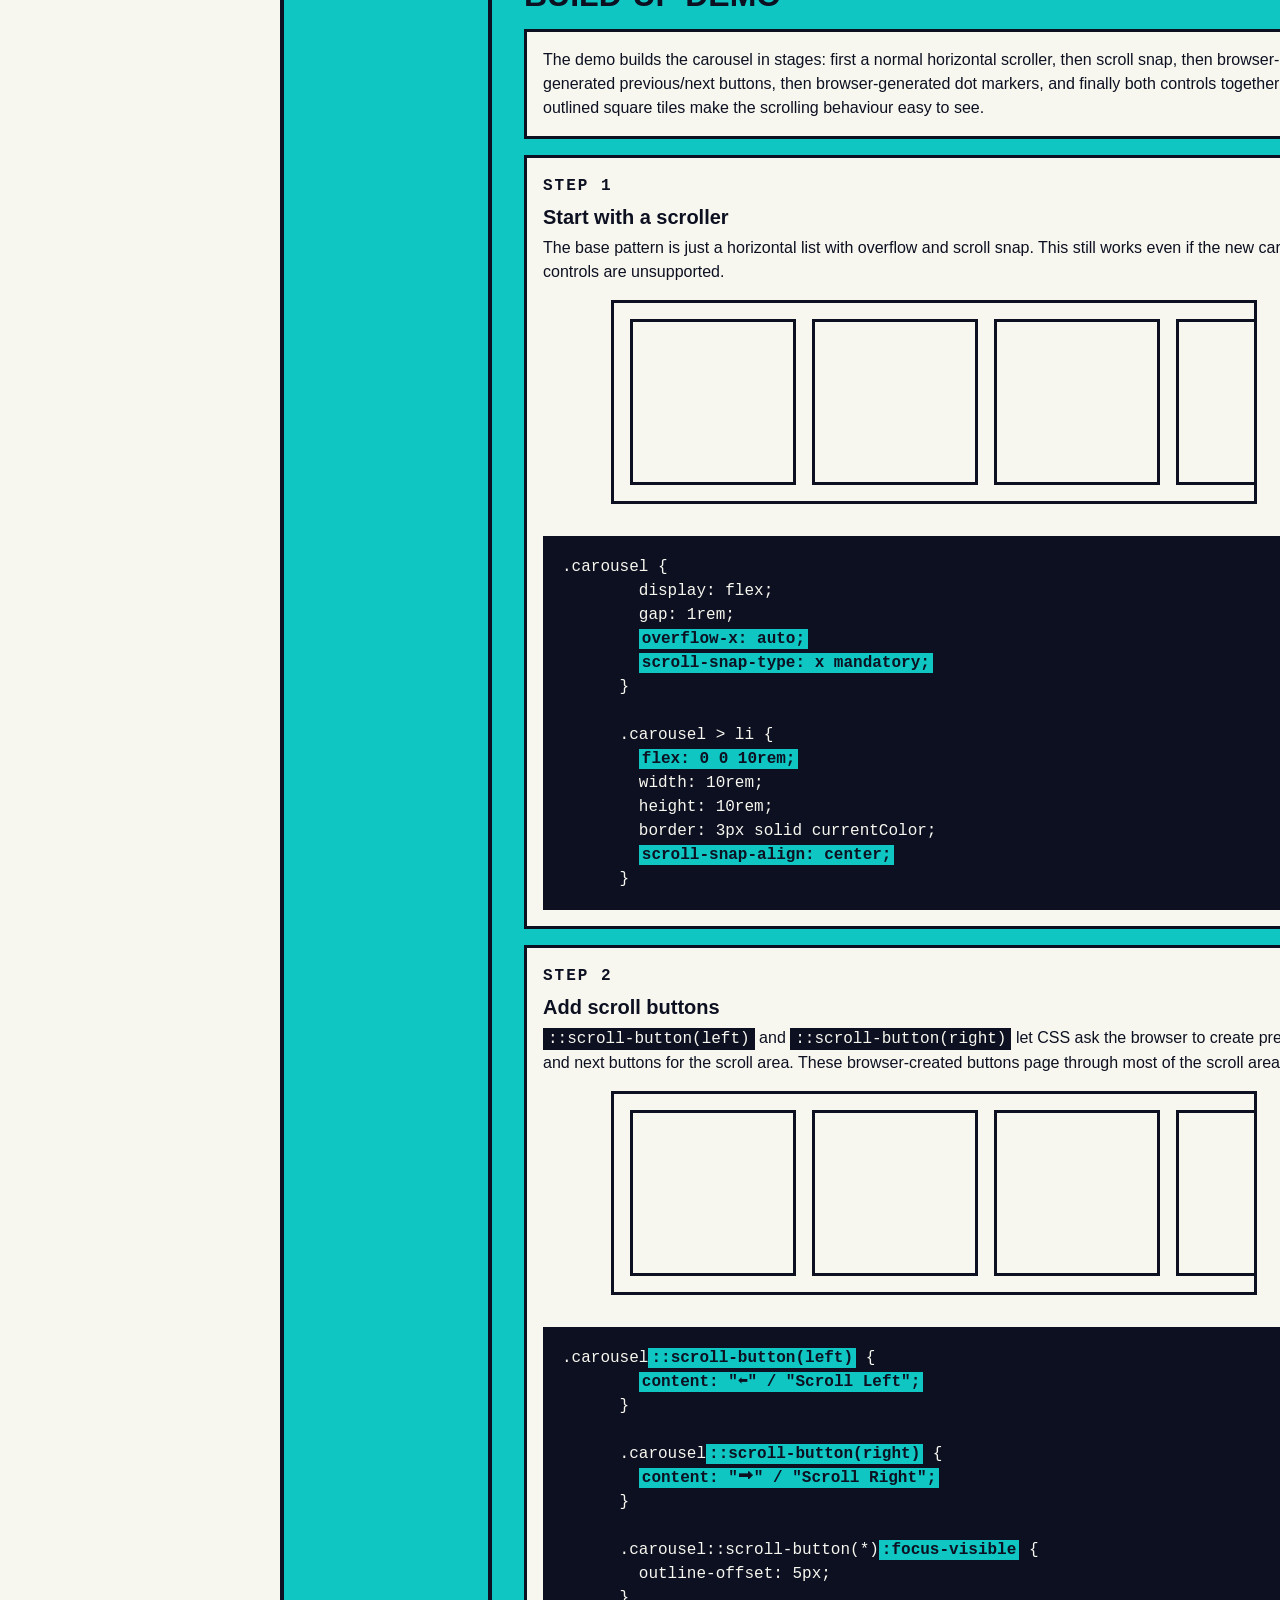
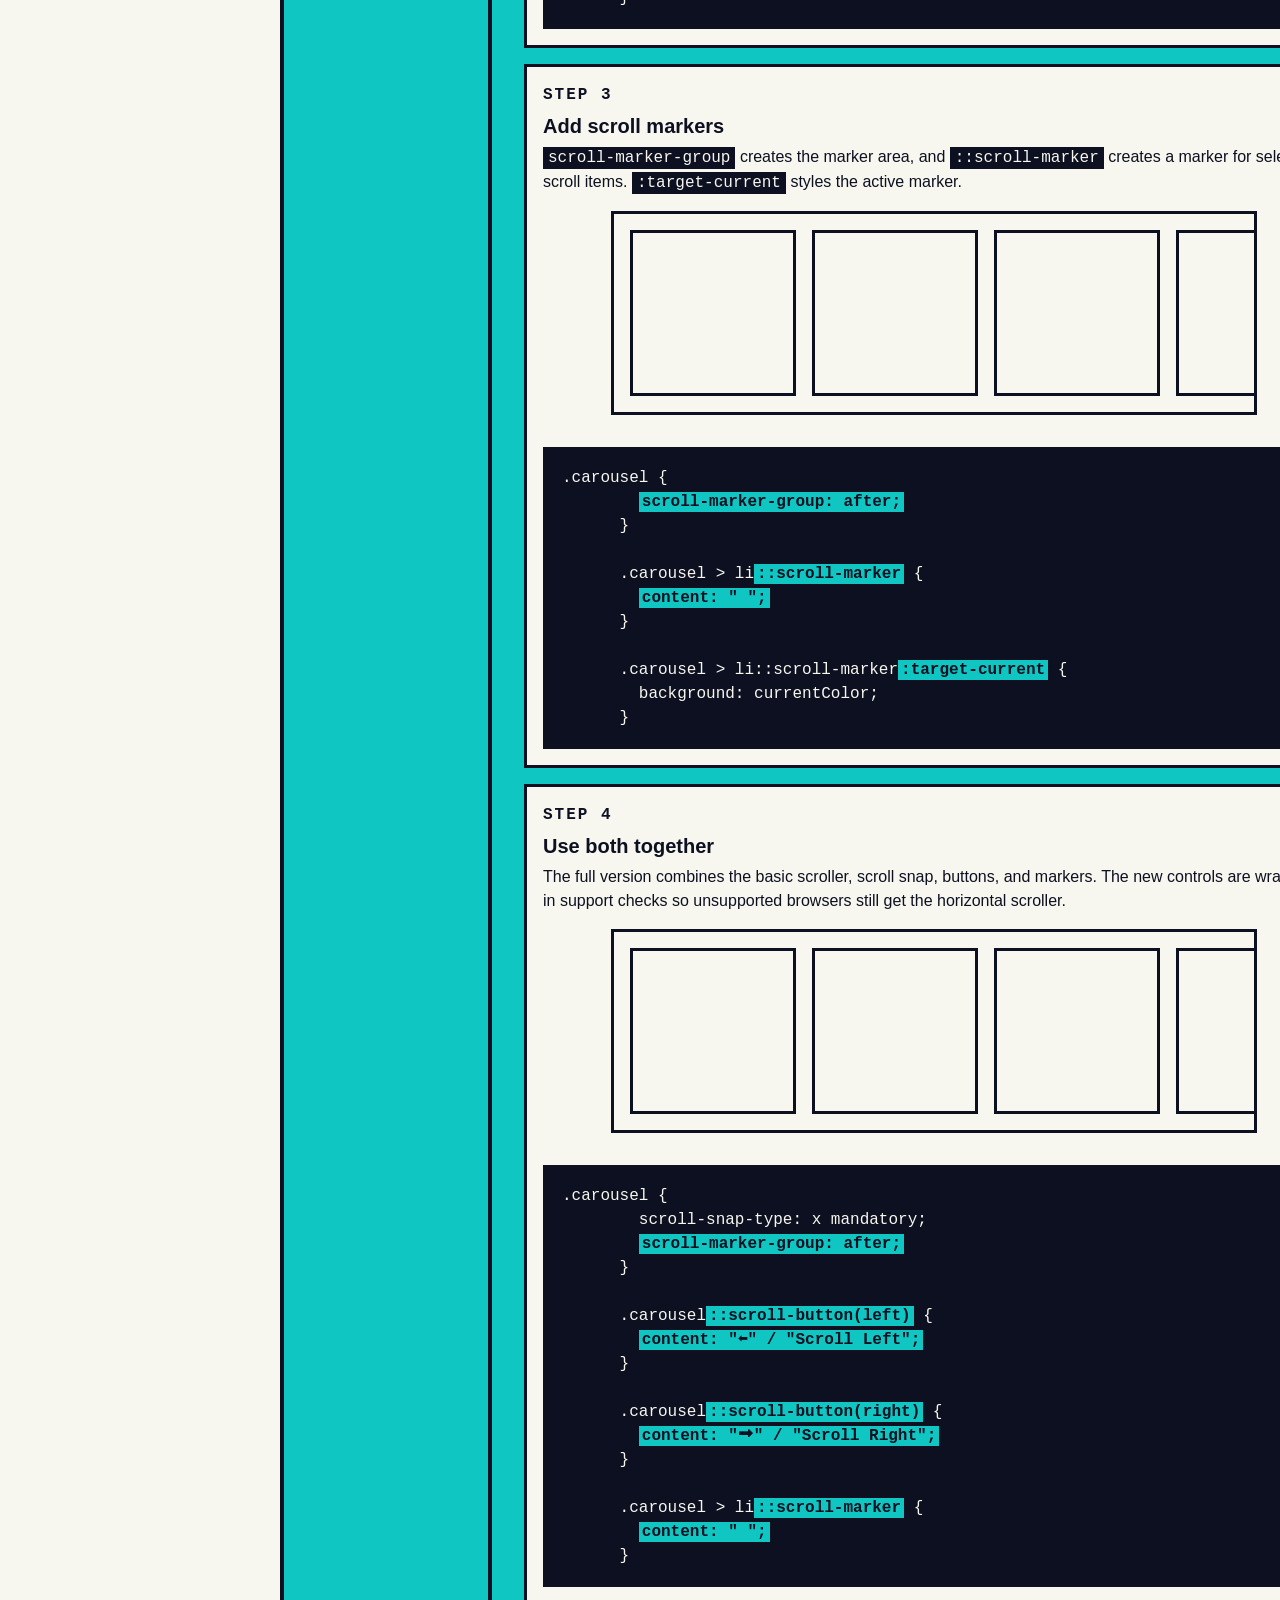
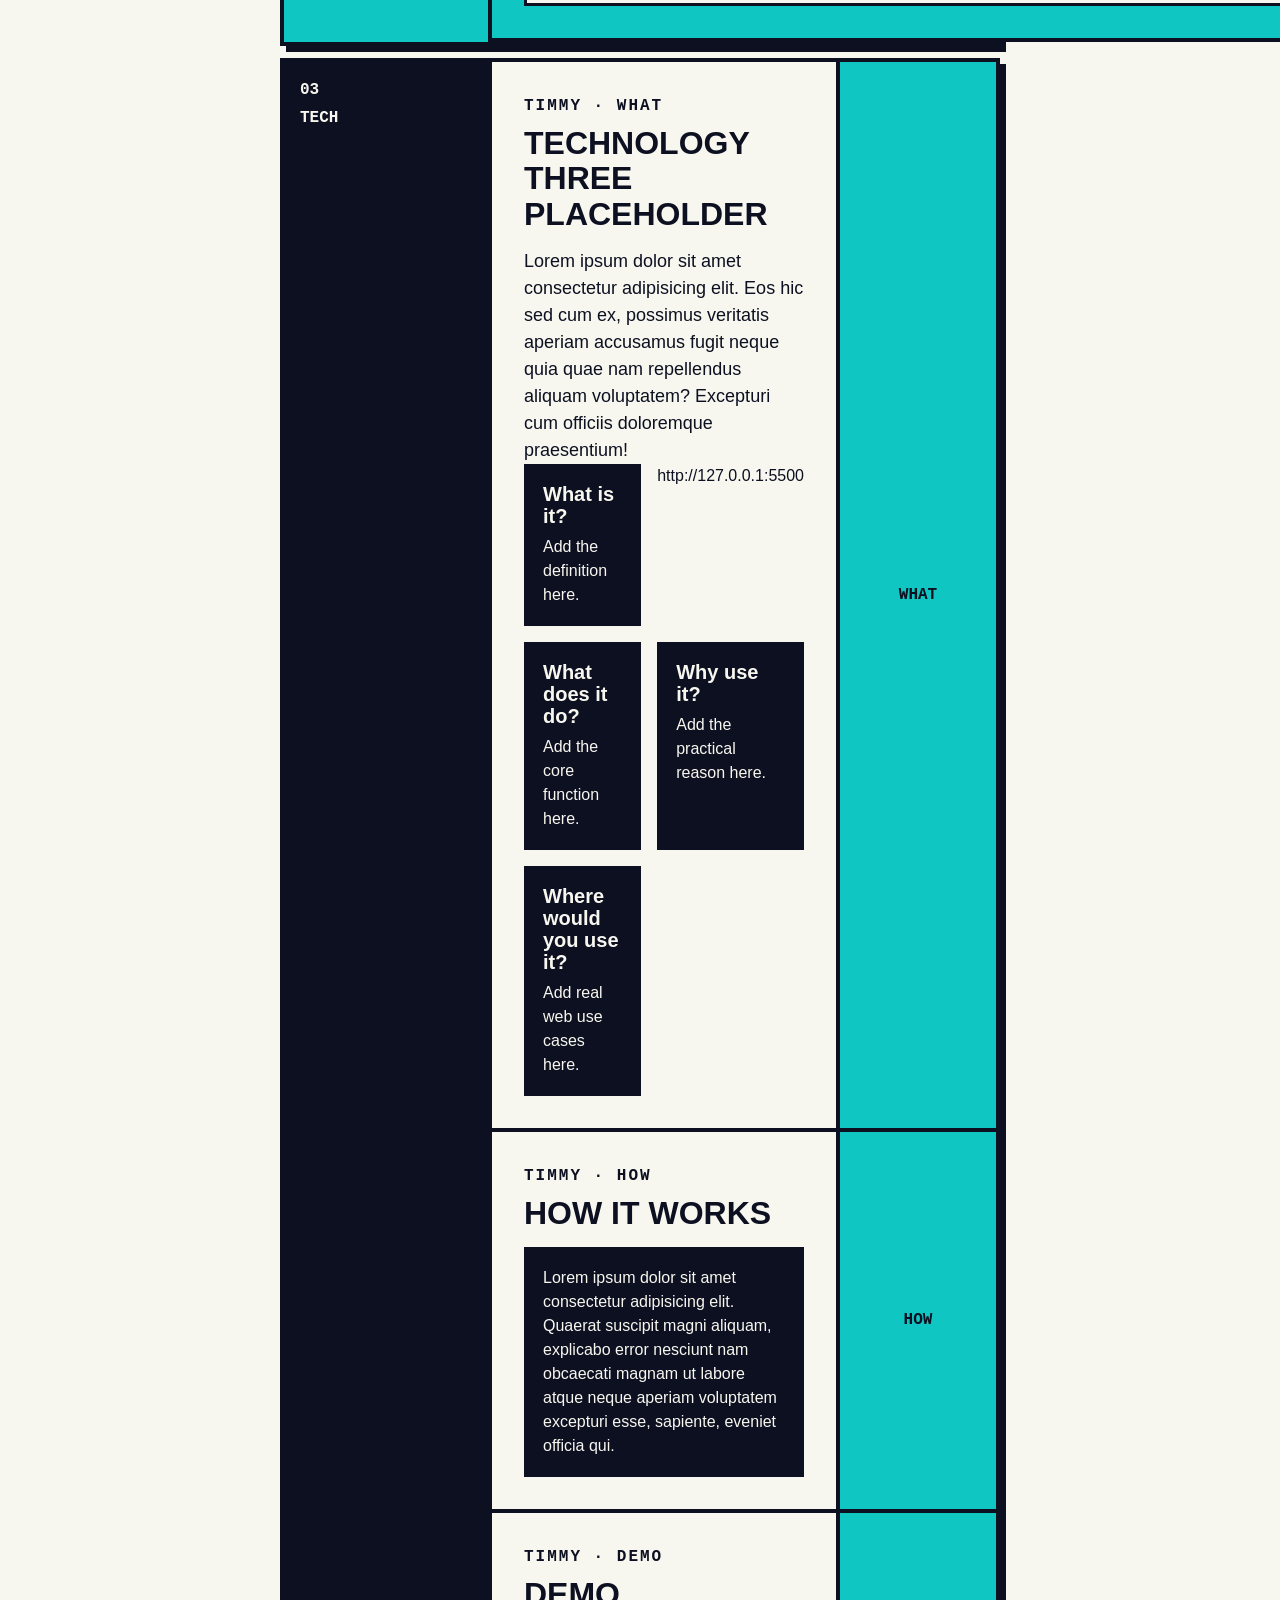
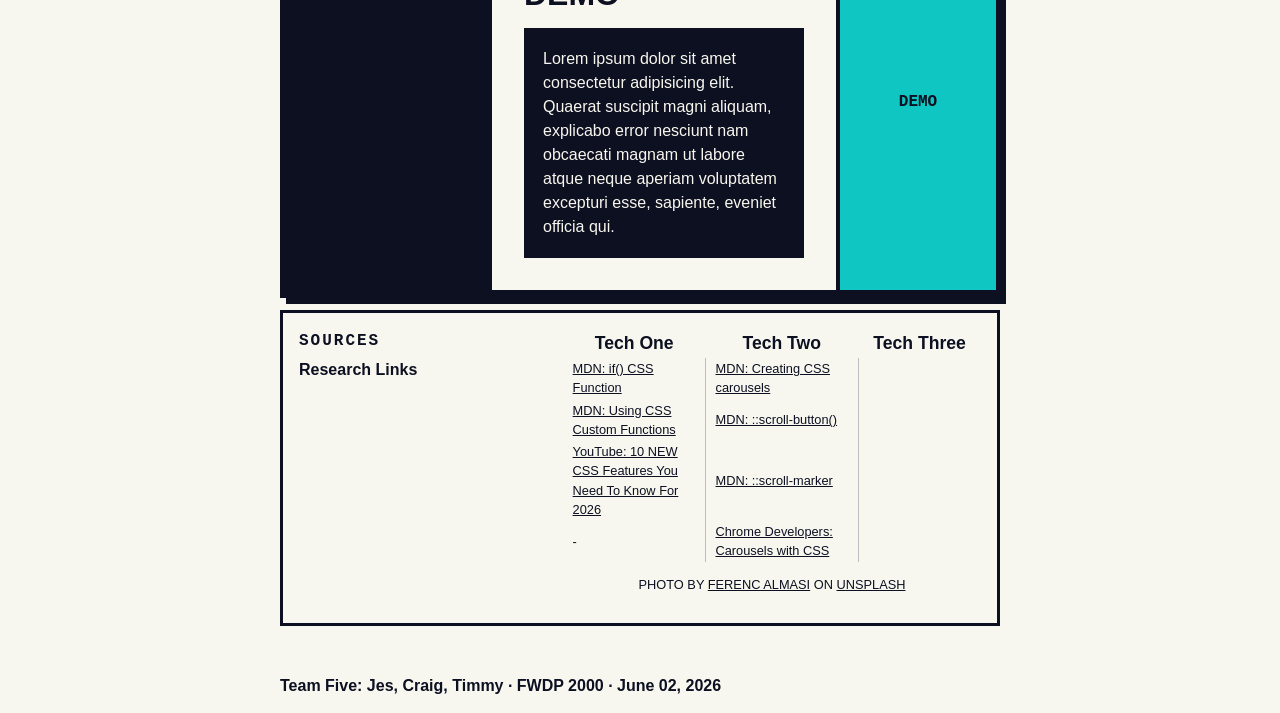
==== commit c63c7f75: "4:30pm June 01 2026" ====
--- a/index.html
+++ b/index.html
@@ -1,227 +1,284 @@
 <!doctype html>
 <html lang="en">
 <head>
-    <meta charset="utf-8">
-    <meta name="viewport" content="width=device-width, initial-scale=1">
-    <meta
-            name="description"
-            content="A Web Dev 2 project site about three new CSS tech topics, custom functions, carosel controls, and z">
-    <title>Team 5: New CSS Tech</title>
-
-    <link rel="stylesheet" href="styles/normalize-fwd.css">
-    <link rel="stylesheet" href="styles/styles.css">
+  <meta charset="utf-8">
+  <meta name="viewport" content="width=device-width, initial-scale=1">
+  <meta
+    name="description"
+    content="A Web Dev 2 project site about three new CSS tech topics, custom functions, carosel controls, and z">
+  <title>Team 5: New CSS Tech</title>
+
+  <!-- Site Favicon -->
+  <link rel="icon" type="image/png" href="favicon-96x96.png" sizes="96x96" />
+  <link rel="icon" type="image/svg+xml" href="favicon.svg" />
+  <link rel="shortcut icon" href="favicon.ico" />
+  <link rel="apple-touch-icon" sizes="180x180" href="apple-touch-icon.png" />
+  <meta name="apple-mobile-web-app-title" content="NewCSSTech" />
+  <link rel="manifest" href="site.webmanifest" />
+
+  <link rel="stylesheet" href="styles/normalize-fwd.css">
+  <link rel="stylesheet" href="styles/styles.css">
 </head>
 
 <body>
-<a class="skip-link" href="#main">Skip to main content</a>
-
-<header class="site-header">
+  <a class="skip-link" href="#main">Skip to main content</a>
+
+  <header class="site-header">
     <div class="header-content">
-        <div class="header-text">
-            <p class="section-label">FWDP 2000 · Project 01A/01B · Team 5</p>
-
-            <h1>New CSS Tech</h1>
-
-            <p class="intro-text">
-                A website covering three modern CSS technologies - custom CSS functions, native carosel controls, and z.
+      <div class="header-text">
+        <p class="section-label">FWDP 2000 · Project 01A/01B · Team 5</p>
+
+        <h1>New CSS Tech</h1>
+
+        <p class="intro-text">
+          A website covering three modern CSS technologies - custom CSS functions, native carosel controls, and z.
+        </p>
+
+        <nav class="topic-nav" aria-label="Technology sections">
+          <a class="topic-card topic-card-one" href="#technology-one">
+            <span class="topic-number">01</span>
+            <span class="topic-title">Custom CSS Functions</span>
+            <span class="topic-note">Jes's Tech</span>
+          </a>
+
+          <a class="topic-card topic-card-two" href="#native-carousel-controls">
+            <span class="topic-number">02</span>
+            <span class="topic-title">Native CSS Carousel Controls</span>
+            <span class="topic-note">Craig's Tech</span>
+          </a>
+
+          <a class="topic-card topic-card-three" href="#technology-three">
+            <span class="topic-number">03</span>
+            <span class="topic-title">Tech</span>
+            <span class="topic-note">Timmy's Tech</span>
+          </a>
+        </nav>
+      </div>
+
+      <picture class="hero-picture">
+        <source media="(width < 768px)" srcset="images/hero-700w.jpg">
+        <source media="(width >= 768px)" srcset="images/hero-1920w.jpg">
+
+        <img
+          src="images/hero-1920w.jpg" 
+          class="hero-image"
+          alt="Closeup of CSS code describing a hero class, heading, and sub-heading.">
+      </picture>
+
+    </div>
+  </header>
+
+  <main id="main">
+    <section class="technology-row tech-one" id="if-function" aria-labelledby="tech-one-title">
+      <div class="row-label">
+        <p>01</p>
+        <h2 id="function-title">if() function</h2>
+      </div>
+
+      <article class="tech-section" id="function-what">
+        <p class="section-label">Jes · What</p>
+        <h3>if() function</h3>
+
+        <p class="summary">
+          CSS custom functions are used to set paramaters, define variables, and call the result.  The <code>if()</code> function adds inline conditionals to customize style, media, or supports queries.
+
+        <div class="info-cards">
+          <section>
+            <h4>What is it?</h4>
+            <p>The <code>if()</code> function gives conditional logic to CSS property values, allowing changes without adding script files.</p>
+          </section>
+
+          <section>
+            <h4>What does it do?</h4>
+            <p>Uses <code>if-test : value</code> and <code>else : value</code> pairs to test a CSS property against a condition.</p>
+          </section>
+
+          <section>
+            <h4>Why use it?</h4>
+            <p>Abbrieviates CSS code necessary for styling, creating shorter files that are easier to read.</p>
+          </section>
+
+          <section>
+            <h4>Where would you use it?</h4>
+            <p>Adjust property values based on user selections, viewport size, or browser.</p>
+          </section>
+        </div>
+      </article>
+
+      <a class="section-link link-what" href="#function-what">What</a>
+
+      <article class="tech-section" id="function-how">
+        <p class="section-label">Jes · How</p>
+        <h3>Conditional Logic Return</h3>
+
+        <div class="content-box">
+          <ol>
+            <li>Choose a CSS property.</li>
+            <li>Create a conditional <code>if()</code> function.</li>
+              <ol type="a">
+                <li>Use <code>style()</code> to check custom properties.</li>
+                <li>Use <code>media()</code> to adjust based on the viewport.</li>
+                <li>Use <code>supports()</code> to change the property based on what the browser supports.  This one must end with an <code>else : value</code> pair.</li>
+              </ol>
+            <li>The property will be set to the value of the first true condition found.</li>
+          </ol>
+        </div>
+      </article>
+
+      <a class="section-link link-how" href="#function-how">How</a>
+
+      <article class="tech-section" id="function-demo">
+        <p class="section-label">Jes · Demo</p>
+        <h3>Theme & Flex-Direction</h3>
+
+        <div class="function-steps">
+
+          <div class="function-step">
+            <div class="function-step-text">
+              <h4>Demo Plan:</h4>
+              <p>Set CSS to automatically adjust theme colours based on user selection. Also, change flex-direction depending on the viewport width using a custom function and <code>if()</code>, and set the CSS fallback value for unsupported browsers.</p> 
+            </div>
+
+              <pre class="demo-code"><code>.function-demo {
+    background-color: if(
+      style(--theme: dark): #0c1021;
+      style(--theme: light): #f8f7ef;
+      else: #0fc6c2;
+    );
+    color: if(
+      style(--theme: dark): #f8f7ef;
+      style(--theme: light): #0c1021;
+      else: #0c1021;
+    );
+    flex-direction: if(
+      media(width >= 300px): row;
+      else: column;
+    );
+}</code>
+            </pre>
+
+          <img class="function-showcase" src="images/function-demo-400w.png" alt="Browser compatibility table for the if() CSS function">
+
+        </div>
+
+        <div class="function-step">
+              <p  class="function-step-text" id="section-label">Step 1</p>
+                <h4 class="function-step-text">Step Heading</h4>
+                  <p class="function-step-text">
+                    Step paragraph text.
+                  </p>
+
+            <div class="function-demo-grid">
+
+              <div class="function-showcase">
+                <p>put a visual here</p>
+              </div>
+
+              <pre class="demo-code">
+                  <code>div {
+                    style();
+                    }
+                  </code>
+              </pre>
+
+            </div>
+          </div>
+        </div>
+
+      </article>  
+
+      <a class="section-link link-demo" href="#function-demo">Demo</a>
+      
+    </section>
+
+    <section class="technology-row tech-two" id="native-carousel-controls" aria-labelledby="tech-two-title">
+      <div class="row-label">
+        <p>02</p>
+        <h2 id="tech-two-title">Native CSS Carousel Controls</h2>
+      </div>
+
+      <section class="tech-section" id="carousel-what">
+        <p class="section-label">Craig · What</p>
+        <h3>Native CSS Carousel Controls</h3>
+
+        <p class="summary"><code>::scroll-button()</code>, <code>::scroll-marker</code>, and <code>scroll-marker-group</code> let CSS add carousel buttons and marker navigation to a scroll container. The key benefit is that the browser creates stateful controls with roles, tab order, focus behaviour, and active states, instead of leaving all of that work to custom JavaScript.</p>
+
+        <div class="info-cards">
+          <section>
+            <h4>What is it?</h4>
+            <p>
+              A CSS feature set for adding browser-generated scroll buttons and
+              marker navigation to a scroll container.
             </p>
-
-            <nav class="topic-nav" aria-label="Technology sections">
-                <a class="topic-card topic-card-one" href="#technology-one">
-                    <span class="topic-number">01</span>
-                    <span class="topic-title">Custom CSS Functions</span>
-                    <span class="topic-note">Jes's Tech</span>
-                </a>
-
-                <a class="topic-card topic-card-two" href="#native-carousel-controls">
-                    <span class="topic-number">02</span>
-                    <span class="topic-title">Native CSS Carousel Controls</span>
-                    <span class="topic-note">Craig's Tech</span>
-                </a>
-
-                <a class="topic-card topic-card-three" href="#technology-three">
-                    <span class="topic-number">03</span>
-                    <span class="topic-title">CSS Interpolate Size</span>
-                    <span class="topic-note">Timmy's Tech</span>
-                </a>
-            </nav>
-        </div>
-
-        <picture class="hero-picture">
-            <source
-                    media="(width < 768px)" srcset="images/hero-700w.jpg">
-            <source media="(width >= 768px)" srcset="images/hero-1920w.jpg">
-
-            <img
-                    src="images/hero-1920w.jpg"
-                    class="hero-image"
-                    alt="Closeup of CSS code describing a hero class, heading, and sub-heading.">
-        </picture>
-    </div>
-</header>
-
-<main id="main">
-    <section class="technology-row tech-one" id="technology-one" aria-labelledby="tech-one-title">
-        <div class="row-label">
-            <p>01</p>
-            <h2 id="tech-one-title">if() function</h2>
-        </div>
-
-        <section class="tech-section" id="tech-one-what">
-            <p class="section-label">Jes · What</p>
-            <h3>if() function</h3>
-
-            <p class="summary">
-                CSS custom functions are used to set paramaters, define variables, and call the result.  The <code>if()</code> function adds inline conditionals to customize style, media, or supports queries.
-
-            <div class="info-cards">
-                <section>http://127.0.0.1:5500
-                    <h4>What is it?</h4>
-                    <p>The <code>if()</code> function gives conditional logic to CSS property values.</p>
-                </section>
-
-                <section>
-                    <h4>What does it do?</h4>
-                    <p>Used to test a CSS property against a condition.</p>
-                </section>
-
-                <section>
-                    <h4>Why use it?</h4>
-                    <p>Abbrieviates CSS , creating shorter files that are easier to read.</p>
-                </section>
-
-                <section>
-                    <h4>Where would you use it?</h4>
-                    <p>Adjust property values based on user selections, viewport size, or browser.</p>
-                </section>
-            </div>
-        </section>
-
-        <a class="section-link link-what" href="#tech-one-what">What</a>
-
-        <section class="tech-section" id="tech-one-how">
-            <p class="section-label">Jes · How</p>
-            <h3>How it Works</h3>
-
-            <div class="content-box">
-                <ol>
-                    <li>Choose a CSS property.</li>
-                    <li>Create a conditional <code>if()</code> function.</li>
-                    <ol type="a">
-                        <li>Use <code>style()</code> to check custom properties.</li>
-                        <li>Use <code>media()</code> to adjust based on the viewport.</li>
-                        <li>Use <code>supports()</code> to change the property based on what the browser supports.  This one must end with an <code>else: value</code>pair.</li>
-                    </ol>
-                    <li>The property will be set to the value of the first true condition found.</li>
-                </ol>
-            </div>
-        </section>
-
-        <a class="section-link link-how" href="#tech-one-how">How</a>
-
-        <section class="tech-section" id="tech-one-demo">
-            <p class="section-label">Jes · Demo</p>
-            <h3>Demo</h3>
-
-            <div class="content-box">
-
-                <p>Adjusting theme colours based on user selection and change flex-direction depending on the viewport width using a custom function and <code>if()</code>.</p>
-
-            </div>
-        </section>
-
-        <a class="section-link link-demo" href="#tech-one-demo">Demo</a>
-
-    </section>
-
-    <section class="technology-row tech-two" id="native-carousel-controls" aria-labelledby="tech-two-title">
-        <div class="row-label">
-            <p>02</p>
-            <h2 id="tech-two-title">Native CSS Carousel Controls</h2>
-        </div>
-
-        <section class="tech-section" id="carousel-what">
-            <p class="section-label">Craig · What</p>
-            <h3>Native CSS Carousel Controls</h3>
-
-            <p class="summary"><code>::scroll-button()</code>, <code>::scroll-marker</code>, and <code>scroll-marker-group</code> let CSS add carousel buttons and marker navigation to a scroll container. The key benefit is that the browser creates stateful controls with roles, tab order, focus behaviour, and active states, instead of leaving all of that work to custom JavaScript.</p>
-
-            <div class="info-cards">
-                <section>
-                    <h4>What is it?</h4>
-                    <p>
-                        A CSS feature set for adding browser-generated scroll buttons and
-                        marker navigation to a scroll container.
-                    </p>
-                </section>
-
-                <section>
-                    <h4>What does it do?</h4>
-                    <p><code>::scroll-button(left)</code> and <code>::scroll-button(right)</code> create previous and next buttons. <code>scroll-marker-group</code> and <code>::scroll-marker</code> create dot or label navigation.</p>
-                </section>
-
-                <section>
-                    <h4>Why use it?</h4>
-                    <p>It can reduce custom JavaScript while keeping the carousel as a normal scroll area. Because the controls are browser-generated, accessibility details such as keyboard access, roles, state, and focus behaviour are handled more consistently.</p>
-                </section>
-
-                <section>
-                    <h4>Where would you use it?</h4>
-                    <p>Product galleries, card shelves, image galleries, onboarding panels, feature tours, and any simple manual carousel.</p>
-                </section>
-            </div>
-        </section>
-
-        <a class="section-link link-what" href="#carousel-what">What</a>
-
-        <section class="tech-section" id="carousel-how">
-            <p class="section-label">Craig · How</p>
-            <h3>How the new CSS builds up</h3>
-
-            <div class="content-box">
-                <p>Native CSS carousel controls start with a normal scroll container. Then CSS adds browser-generated controls around that scroller: <code>::scroll-button(left)</code>, <code>::scroll-button(right)</code>, <code>scroll-marker-group</code>, <code>::scroll-marker</code>, and <code>:target-current</code>.</p>
-                <ol>
-                    <li><strong>Start with a scroller. </strong>Use <code>display: flex</code> and <code>overflow-x: auto</code> so the square tiles become a horizontal scroll area.</li>
-                    <li><strong>Add scroll snap. </strong>Use <code>scroll-snap-type: x mandatory</code> on the scroller and <code>scroll-snap-align: center</code> on each tile so the carousel stops cleanly.</li>
-                    <li><strong>Add scroll buttons. </strong>Use <code>::scroll-button(left)</code> and <code>::scroll-button(right)</code> so the browser creates previous and next buttons.</li>
-                    <li><strong>Add button content. </strong>Use <code>content</code> to place the visible arrows and accessible fallback labels, such as <code>"⬅" / "Scroll Left"</code>.</li>
-                    <li><strong>Add scroll markers. </strong>Use <code>scroll-marker-group: after</code> to create the marker area, then use <code>::scroll-marker</code> on the tiles to create dot navigation.</li>
-                    <li><strong>Style the current marker. </strong>Use <code>:target-current</code> so the active dot changes when that tile is current.</li>
-                    <li><strong>Combine the controls. </strong>The final demo uses the scroller, snap points, side buttons, and dot markers together without custom JavaScript.</li>
-                </ol>
-            </div>
-        </section>
-
-        <a class="section-link link-how" href="#carousel-how">How</a>
-        <section class="tech-section" id="carousel-demo">
-            <p class="section-label">Craig · Demo</p>
-            <h3>Build-up demo</h3>
-            <div class="content-box">
-                <p>The demo builds the carousel in stages: first a normal horizontal scroller, then scroll snap, then browser-generated previous/next buttons, then browser-generated dot markers, and finally both controls together. The outlined square tiles make the scrolling behaviour easy to see.</p>
-            </div>
-            <div class="carousel-steps">
-                <section class="carousel-step">
-                    <div class="carousel-step-text">
-                        <p class="section-label">Step 1</p>
-                        <h4>Start with a scroller</h4>
-                        <p>
-                            The base pattern is just a horizontal list with overflow and
-                            scroll snap. This still works even if the new carousel controls
-                            are unsupported.
-                        </p>
-                    </div>
-                    <div class="carousel-demo-grid">
-                        <div class="carousel-showcase">
-                            <ul aria-label="Basic horizontal scroller example" class="demo-carousel demo-carousel-basic">
-                                <li aria-hidden="true"></li>
-                                <li aria-hidden="true"></li>
-                                <li aria-hidden="true"></li>
-                                <li aria-hidden="true"></li>
-                                <li aria-hidden="true"></li>
-                                <li aria-hidden="true"></li>
-                            </ul>
-                        </div>
-                        <pre class="demo-code"><code>.carousel {
+          </section>
+
+          <section>
+            <h4>What does it do?</h4>
+            <p><code>::scroll-button(left)</code> and <code>::scroll-button(right)</code> create previous and next buttons. <code>scroll-marker-group</code> and <code>::scroll-marker</code> create dot or label navigation.</p>
+          </section>
+
+          <section>
+            <h4>Why use it?</h4>
+            <p>It can reduce custom JavaScript while keeping the carousel as a normal scroll area. Because the controls are browser-generated, accessibility details such as keyboard access, roles, state, and focus behaviour are handled more consistently.</p>
+          </section>
+
+          <section>
+            <h4>Where would you use it?</h4>
+            <p>Product galleries, card shelves, image galleries, onboarding panels, feature tours, and any simple manual carousel.</p>
+          </section>
+        </div>
+      </section>
+
+      <a class="section-link link-what" href="#carousel-what">What</a>
+
+      <section class="tech-section" id="carousel-how">
+        <p class="section-label">Craig · How</p>
+        <h3>How the new CSS builds up</h3>
+
+        <div class="content-box">
+          <p>Native CSS carousel controls start with a normal scroll container. Then CSS adds browser-generated controls around that scroller: <code>::scroll-button(left)</code>, <code>::scroll-button(right)</code>, <code>scroll-marker-group</code>, <code>::scroll-marker</code>, and <code>:target-current</code>.</p>
+          <ol>
+            <li><strong>Start with a scroller. </strong>Use <code>display: flex</code> and <code>overflow-x: auto</code> so the square tiles become a horizontal scroll area.</li>
+            <li><strong>Add scroll snap. </strong>Use <code>scroll-snap-type: x mandatory</code> on the scroller and <code>scroll-snap-align: center</code> on each tile so the carousel stops cleanly.</li>
+            <li><strong>Add scroll buttons. </strong>Use <code>::scroll-button(left)</code> and <code>::scroll-button(right)</code> so the browser creates previous and next buttons.</li>
+            <li><strong>Add button content. </strong>Use <code>content</code> to place the visible arrows and accessible fallback labels, such as <code>"⬅" / "Scroll Left"</code>.</li>
+            <li><strong>Add scroll markers. </strong>Use <code>scroll-marker-group: after</code> to create the marker area, then use <code>::scroll-marker</code> on the tiles to create dot navigation.</li>
+            <li><strong>Style the current marker. </strong>Use <code>:target-current</code> so the active dot changes when that tile is current.</li>
+            <li><strong>Combine the controls. </strong>The final demo uses the scroller, snap points, side buttons, and dot markers together without custom JavaScript.</li>
+          </ol>
+        </div>
+      </section>
+
+      <a class="section-link link-how" href="#carousel-how">How</a>
+      <section class="tech-section" id="carousel-demo">
+        <p class="section-label">Craig · Demo</p>
+        <h3>Build-up demo</h3>
+        <div class="content-box">
+          <p>The demo builds the carousel in stages: first a normal horizontal scroller, then scroll snap, then browser-generated previous/next buttons, then browser-generated dot markers, and finally both controls together. The outlined square tiles make the scrolling behaviour easy to see.</p>
+        </div>
+        <div class="carousel-steps">
+          <section class="carousel-step">
+            <div class="carousel-step-text">
+              <p class="section-label">Step 1</p>
+              <h4>Start with a scroller</h4>
+              <p>
+                The base pattern is just a horizontal list with overflow and
+                scroll snap. This still works even if the new carousel controls
+                are unsupported.
+              </p>
+            </div>
+            <div class="carousel-demo-grid">
+              <div class="carousel-showcase">
+                <ul aria-label="Basic horizontal scroller example" class="demo-carousel demo-carousel-basic">
+                  <li aria-hidden="true"></li>
+                  <li aria-hidden="true"></li>
+                  <li aria-hidden="true"></li>
+                  <li aria-hidden="true"></li>
+                  <li aria-hidden="true"></li>
+                  <li aria-hidden="true"></li>
+                </ul>
+              </div>
+              <pre class="demo-code"><code>.carousel {
         display: flex;
         gap: 1rem;
         <span class="code-highlight">overflow-x: auto;</span>
@@ -235,26 +292,26 @@
         border: 3px solid currentColor;
         <span class="code-highlight">scroll-snap-align: center;</span>
       }</code></pre>
-                    </div>
-                </section>
-                <section class="carousel-step">
-                    <div class="carousel-step-text">
-                        <p class="section-label">Step 2</p>
-                        <h4>Add scroll buttons</h4>
-                        <p><code>::scroll-button(left)</code> and <code>::scroll-button(right)</code> let CSS ask the browser to create previous and next buttons for the scroll area. These browser-created buttons page through most of the scroll area.</p>
-                    </div>
-                    <div class="carousel-demo-grid">
-                        <div class="carousel-showcase">
-                            <ul aria-label="Carousel with scroll buttons example" class="demo-carousel demo-carousel-buttons">
-                                <li aria-hidden="true"></li>
-                                <li aria-hidden="true"></li>
-                                <li aria-hidden="true"></li>
-                                <li aria-hidden="true"></li>
-                                <li aria-hidden="true"></li>
-                                <li aria-hidden="true"></li>
-                            </ul>
-                        </div>
-                        <pre class="demo-code"><code>.carousel<span class="code-highlight">::scroll-button(left)</span> {
+            </div>
+          </section>
+          <section class="carousel-step">
+            <div class="carousel-step-text">
+              <p class="section-label">Step 2</p>
+              <h4>Add scroll buttons</h4>
+              <p><code>::scroll-button(left)</code> and <code>::scroll-button(right)</code> let CSS ask the browser to create previous and next buttons for the scroll area. These browser-created buttons page through most of the scroll area.</p>
+            </div>
+            <div class="carousel-demo-grid">
+              <div class="carousel-showcase">
+                <ul aria-label="Carousel with scroll buttons example" class="demo-carousel demo-carousel-buttons">
+                  <li aria-hidden="true"></li>
+                  <li aria-hidden="true"></li>
+                  <li aria-hidden="true"></li>
+                  <li aria-hidden="true"></li>
+                  <li aria-hidden="true"></li>
+                  <li aria-hidden="true"></li>
+                </ul>
+              </div>
+              <pre class="demo-code"><code>.carousel<span class="code-highlight">::scroll-button(left)</span> {
         <span class="code-highlight">content: "⬅" / "Scroll Left";</span>
       }
 
@@ -265,31 +322,31 @@
       .carousel::scroll-button(*)<span class="code-highlight">:focus-visible</span> {
         outline-offset: 5px;
       }</code></pre>
-                    </div>
-                </section>
-                <section class="carousel-step">
-                    <div class="carousel-step-text">
-                        <p class="section-label">Step 3</p>
-                        <h4>Add scroll markers</h4>
-                        <p>
-                            <code>scroll-marker-group</code> creates the marker area, and
-                            <code>::scroll-marker</code> creates a marker for selected
-                            scroll items. <code>:target-current</code> styles the active
-                            marker.
-                        </p>
-                    </div>
-                    <div class="carousel-demo-grid">
-                        <div class="carousel-showcase">
-                            <ul aria-label="Carousel with scroll markers example" class="demo-carousel demo-carousel-markers">
-                                <li aria-hidden="true"></li>
-                                <li aria-hidden="true"></li>
-                                <li aria-hidden="true"></li>
-                                <li aria-hidden="true"></li>
-                                <li aria-hidden="true"></li>
-                                <li aria-hidden="true"></li>
-                            </ul>
-                        </div>
-                        <pre class="demo-code"><code>.carousel {
+            </div>
+          </section>
+          <section class="carousel-step">
+            <div class="carousel-step-text">
+              <p class="section-label">Step 3</p>
+              <h4>Add scroll markers</h4>
+              <p>
+                <code>scroll-marker-group</code> creates the marker area, and
+                <code>::scroll-marker</code> creates a marker for selected
+                scroll items. <code>:target-current</code> styles the active
+                marker.
+              </p>
+            </div>
+            <div class="carousel-demo-grid">
+              <div class="carousel-showcase">
+                <ul aria-label="Carousel with scroll markers example" class="demo-carousel demo-carousel-markers">
+                  <li aria-hidden="true"></li>
+                  <li aria-hidden="true"></li>
+                  <li aria-hidden="true"></li>
+                  <li aria-hidden="true"></li>
+                  <li aria-hidden="true"></li>
+                  <li aria-hidden="true"></li>
+                </ul>
+              </div>
+              <pre class="demo-code"><code>.carousel {
         <span class="code-highlight">scroll-marker-group: after;</span>
       }
 
@@ -300,31 +357,31 @@
       .carousel &gt; li::scroll-marker<span class="code-highlight">:target-current</span> {
         background: currentColor;
       }</code></pre>
-                    </div>
-                </section>
-                <section class="carousel-step">
-                    <div class="carousel-step-text">
-                        <p class="section-label">Step 4</p>
-                        <h4>Use both together</h4>
-                        <p>
-                            The full version combines the basic scroller, scroll snap,
-                            buttons, and markers. The new controls are wrapped in
-                            support checks so unsupported browsers still get the
-                            horizontal scroller.
-                        </p>
-                    </div>
-                    <div class="carousel-demo-grid">
-                        <div class="carousel-showcase">
-                            <ul aria-label="Carousel with scroll buttons and markers example" class="demo-carousel demo-carousel-complete">
-                                <li aria-hidden="true"></li>
-                                <li aria-hidden="true"></li>
-                                <li aria-hidden="true"></li>
-                                <li aria-hidden="true"></li>
-                                <li aria-hidden="true"></li>
-                                <li aria-hidden="true"></li>
-                            </ul>
-                        </div>
-                        <pre class="demo-code"><code>.carousel {
+            </div>
+          </section>
+          <section class="carousel-step">
+            <div class="carousel-step-text">
+              <p class="section-label">Step 4</p>
+              <h4>Use both together</h4>
+              <p>
+                The full version combines the basic scroller, scroll snap,
+                buttons, and markers. The new controls are wrapped in
+                support checks so unsupported browsers still get the
+                horizontal scroller.
+              </p>
+            </div>
+            <div class="carousel-demo-grid">
+              <div class="carousel-showcase">
+                <ul aria-label="Carousel with scroll buttons and markers example" class="demo-carousel demo-carousel-complete">
+                  <li aria-hidden="true"></li>
+                  <li aria-hidden="true"></li>
+                  <li aria-hidden="true"></li>
+                  <li aria-hidden="true"></li>
+                  <li aria-hidden="true"></li>
+                  <li aria-hidden="true"></li>
+                </ul>
+              </div>
+              <pre class="demo-code"><code>.carousel {
         scroll-snap-type: x mandatory;
         <span class="code-highlight">scroll-marker-group: after;</span>
       }
@@ -340,121 +397,131 @@
       .carousel &gt; li<span class="code-highlight">::scroll-marker</span> {
         <span class="code-highlight">content: " ";</span>
       }</code></pre>
-                    </div>
-                </section>
-            </div>
-        </section>
-        <a class="section-link link-demo" href="#carousel-demo">Demo</a>
+            </div>
+          </section>
+        </div>
+      </section>
+      <a class="section-link link-demo" href="#carousel-demo">Demo</a>
+      </section>
+
+
+    <section class="technology-row tech-three" id="technology-three" aria-labelledby="tech-three-title">
+      <div class="row-label">
+        <p>03</p>
+        <h2 id="tech-three-title">Tech</h2>
+      </div>
+
+      <section class="tech-section" id="tech-three-what">
+        <p class="section-label">Timmy · What</p>
+        <h3>Technology Three Placeholder</h3>
+
+        <p class="summary">
+          Lorem ipsum dolor sit amet consectetur adipisicing elit. Eos hic sed cum ex, possimus veritatis aperiam accusamus fugit neque quia quae nam repellendus aliquam voluptatem? Excepturi cum officiis doloremque praesentium!
+        </p>
+
+        <div class="info-cards">
+          <section>
+            <h4>What is it?</h4>
+            <p>Add the definition here.</p>
+          </section>http://127.0.0.1:5500
+
+          <section>
+            <h4>What does it do?</h4>
+            <p>Add the core function here.</p>
+          </section>
+
+          <section>
+            <h4>Why use it?</h4>
+            <p>Add the practical reason here.</p>
+          </section>
+
+          <section>
+            <h4>Where would you use it?</h4>
+            <p>Add real web use cases here.</p>
+          </section>
+        </div>
+      </section>
+
+      <a class="section-link link-what" href="#tech-three-what">What</a>
+
+      <section class="tech-section" id="tech-three-how">
+        <p class="section-label">Timmy · How</p>
+        <h3>How it works</h3>
+
+        <div class="content-box">
+          <p>Lorem ipsum dolor sit amet consectetur adipisicing elit. Quaerat suscipit magni aliquam, explicabo error nesciunt nam obcaecati magnam ut labore atque neque aperiam voluptatem excepturi esse, sapiente, eveniet officia qui.</p>
+        </div>
+      </section>
+
+      <a class="section-link link-how" href="#tech-three-how">How</a>
+
+      <section class="tech-section" id="tech-three-demo">
+        <p class="section-label">Timmy · Demo</p>
+        <h3>Demo</h3>
+
+        <div class="content-box">
+          <p>Lorem ipsum dolor sit amet consectetur adipisicing elit. Quaerat suscipit magni aliquam, explicabo error nesciunt nam obcaecati magnam ut labore atque neque aperiam voluptatem excepturi esse, sapiente, eveniet officia qui.</p>
+        </div>
+      </section>
+
+      <a class="section-link link-demo" href="#tech-three-demo">Demo</a>
     </section>
 
-    <section class="technology-row tech-three" id="technology-three" aria-labelledby="tech-three-title">
-        <div class="row-label">
-            <p>03</p>
-            <h2 id="tech-three-title">Tech</h2>
-        </div>
-
-        <section class="tech-section" id="tech-three-what">
-            <p class="section-label">Timmy · What</p>
-            <h3>CSS Interpolate Size</h3>
-
-            <p class="summary">
-                The CSS interpolate-size property makes it possible to for transitions and/or animations between "length-percentage" values and intrinsic size keywords like fit-content or max-content.
-            </p>
-
-            <div class="info-cards">
-                <section>
-                    <h4>What is it?</h4>
-                    <p>It is a CSS property that enables animation transitions between fixed length and intrinsic sized elements.</p>
-                </section>
-
-                <section>
-                    <h4>What does it do?</h4>
-                    <p>It opts an element into allowing transitions and animations when one of the values is an intrinsic size, such as auto.</p>
-                </section>
-
-                <section>
-                    <h4>Why use it?</h4>
-                    <p>Allows transitions or animations between elements even if they are not interpolate</p>
-                </section>
-
-                <section>
-                    <h4>Where would you use it?</h4>
-                    <p>A common use case is animating a hamburger menu from height: 0 to height: auto, allowing the menu to expand smoothly based on its content.</p>
-                </section>
-            </div>
-        </section>
-
-        <a class="section-link link-what" href="#tech-three-what">What</a>
-
-        <section class="tech-section" id="tech-three-how">
-            <p class="section-label">Timmy · How</p>
-            <h3>How it works</h3>
-
-            <div class="content-box">
-                <ol>
-                    <li>Create a div with the class ".element". You can call the class whatever you want, “element” will be the example.</li>
-                    <li>In the Body of CSS, add “height: 0;”. This is to mark the starting point of the animation.</li>
-                    <li>Create the CSS Ruleset: “.element” into the CSS code. Add the following properties to the Ruleset: "height: 2.5rem", “overflow-hidden”, and “transition: height 2s ease”. This basically determines the animation when interacted with.</li>
-                    <li>Create a CSS Ruleset: ".element:hover", and ".element:open" state.</li>
-                    <li>In the new CSS Ruleset, add "height: auto;". This property allows the info to show upon interaction.</li>
-                    <li>Notice that the transition snaps because auto is an intrinsic size and cannot normally be interpolated. In other words, hovering over the “Info About Me” instantly shows the info instead of performing an animation.</li>
-                    <li>Create another CSS Ruleset: ":root". Root in CSS is a property that targets the entire HTML code, it also enables all intrinsic size keywords to be transitioned and have animations.</li>
-                    <li>Add "interpolate-size: allow-keywords" to your “:root” CSS Ruleset.</li>
-                    <li>The height now transitions smoothly and follows the specified easing function.</li>
-                </ol>
-            </div>
-        </section>
-
-        <a class="section-link link-how" href="#tech-three-how">How</a>
-
-        <section class="tech-section" id="tech-three-demo">
-            <p class="section-label">Timmy · Demo</p>
-            <h3>Demo</h3>
-
-            <div class="content-box">
-                <div class="element">
-                    <section tabindex="0">
-                        <header>
-                            <h2>Info About Me</h2>
-                        </header>
-                        <main>
-                            <p>Hello, my name is Timmy Tran!</p>
-                            <ul>
-                                <li><strong>Birthday:</strong> 01/01/2003</li>
-                                <li><strong>Age:</strong> 23</li>
-                                <li><strong>Likes:</strong> Gaming & Gym</li>
-                                <li><strong>Dislikes:</strong> Anything too complicated</li>
-                            </ul>
-                        </main>
-                    </section>
-                </div>
-            </div>
-        </section>
-
-        <a class="section-link link-demo" href="#tech-three-demo">Demo</a>
+    <section class="sources" aria-labelledby="sources-title">
+      <div>
+        <p class="section-label">Sources</p>
+        <h2 id="sources-title">Research Links</h2>
+      </div>
+
+      <div class="reference-table">
+        <table>
+
+          <thead>
+              <tr>
+                <th>Tech One</th>
+                <th>Tech Two</th>
+                <th>Tech Three</th>
+              </tr>
+          </thead>
+
+          <tbody>
+            <tr>
+                <td><a href="https://developer.mozilla.org/en-US/docs/Web/CSS/Reference/Values/if">MDN: if() CSS Function</a></td>
+                <td><a href="https://developer.mozilla.org/en-US/docs/Web/CSS/Guides/Overflow/Carousels">MDN: Creating CSS carousels</a></td>
+                <td></td>
+            </tr>
+
+            <tr>
+                <td><a href="https://developer.mozilla.org/en-US/docs/Web/CSS/Guides/Custom_functions_and_mixins/Using_custom_functions">MDN: Using CSS Custom Functions</a></td>
+                <td><a href="https://developer.mozilla.org/en-US/docs/Web/CSS/Reference/Selectors/::scroll-button">MDN: ::scroll-button()</a></td>
+                <td></td>
+            </tr>
+
+            <tr>
+                <td><a href="https://www.youtube.com/watch?v=svqu6FDiMAs&list=PLwdxEUTBzNh4LAn5dIlaIlFhHs1AWslc2&index=7&t=417s">YouTube: 10 NEW CSS Features You Need To Know For 2026</a></td>
+                <td><a href="https://developer.mozilla.org/en-US/docs/Web/CSS/Reference/Selectors/::scroll-marker">MDN: ::scroll-marker</a></td>
+                <td></td>
+            </tr>
+
+            <tr>                
+                <td>-</td>
+                <td><a href="https://developer.chrome.com/blog/carousels-with-css">Chrome Developers: Carousels with CSS</a></td>
+                <td></td>
+            </tr>
+
+            <tr>
+              <th class="table-foot" colspan="3">Photo by <a href="https://unsplash.com/@flowforfrank?utm_source=unsplash&utm_medium=referral&utm_content=creditCopyText">Ferenc Almasi</a> on <a href="https://unsplash.com/photos/text-NzERTNpnaDw?utm_source=unsplash&utm_medium=referral&utm_content=creditCopyText">Unsplash</a></th>
+            </tr>
+
+          </tbody>
+
+        </table>
+      </div>
     </section>
-
-    <section class="sources" aria-labelledby="sources-title">
-        <div>
-            <p class="section-label">Sources</p>
-            <h2 id="sources-title">Research links</h2>
-        </div>
-
-        <ul>
-            <li><a href="https://developer.mozilla.org/en-US/docs/Web/CSS/Guides/Overflow/Carousels">MDN: Creating CSS carousels</a></li>
-            <li><a href="https://developer.mozilla.org/en-US/docs/Web/CSS/Reference/Selectors/::scroll-button">MDN: ::scroll-button()</a></li>
-            <li><a href="https://developer.mozilla.org/en-US/docs/Web/CSS/Reference/Selectors/::scroll-marker">MDN: ::scroll-marker</a></li>
-            <li><a href="https://developer.chrome.com/blog/carousels-with-css">Chrome Developers: Carousels with CSS</a></li>
-            <li><a href="https://www.youtube.com/watch?v=JN-nme9oF10">Youtube: This new CSS property just solved animating to height auto</a></li>
-            <li><a href="https://developer.mozilla.org/en-US/docs/Web/CSS/Reference/Properties/interpolate-size">MDN: interpolate-size CSSS Property</a></li>
-            <li><a href="https://css-tricks.com/almanac/properties/i/interpolate-size/">Interpolate-Size | CSS-Tricks</a></li>
-            <li><a href="https://iprodan.dev/l/interpolate-size/">iprodan | interpolate-size</a></li>
-        </ul>
-    </section>
-</main>
-
-<footer class="site-footer">
+  </main>
+
+  <footer class="site-footer">
     <p>Team Five: Jes, Craig, Timmy · FWDP 2000 · June 02, 2026</p>
-</footer>
+  </footer>
 </body>
 </html>
--- a/styles/styles.css
+++ b/styles/styles.css
@@ -62,7 +62,19 @@
 
 p {
   margin-top: 0;
-}
+
+  /* start - fix user agent stylesheet issue */
+  margin-block: 0;
+  margin-inline: 0;
+}
+
+ol {
+  margin-block: 0;
+  margin-inline: 0;
+  padding-inline-start: 1.4rem;
+}
+
+/* end - fifix user agent stylesheet issuex */
 
 .intro-text,
 .summary {
@@ -137,7 +149,7 @@
 .site-header,
 main,
 .site-footer {
-  max-width: 90rem;
+  max-width: 45rem;
   margin-left: auto;
   margin-right: auto;
   padding-left: 1rem;
@@ -287,7 +299,7 @@
 }
 
 .tech-one .section-link,
-.tech-one .section-link:visited {
+.tech-one.section-link:visited {
   color: #0c1021;
   background-color: #0fc6c2;
 }
@@ -341,6 +353,87 @@
 
 .content-box {
   margin-top: 1rem;
+}
+
+
+/* =====================================================
+   Component: Jes' if() function demo
+   These styles are scoped to tech-one to avoid affecting teammate sections.
+   ===================================================== */
+#section-label {
+  margin-top: 0;
+  margin-bottom: 0.5rem;
+  /* we can try different font styles */
+  font-family: Consolas, monospace;
+  font-size: 1rem;
+  font-weight: 700;
+  letter-spacing: 0.125rem;
+  text-transform: uppercase;
+}
+
+.tech-one .function-steps {
+  gap: 1rem;
+  margin-top: 1rem;
+}
+
+.tech-one #demo-intro p{
+  margin-bottom: 0.5rem;
+}
+
+.tech-one .function-demo-grid {
+  display: grid;
+  gap: 1rem;
+  margin-top: 1rem;
+  grid-template-columns: 1fr;
+  grid-template-rows: 1fr 1fr;
+}
+
+.tech-one .function-step {
+  padding: 1rem;
+  color: #0c1021;
+  background-color: #f8f7ef;
+  border: 3px solid #0c1021;
+}
+
+.tech-one .function-step-text {
+  margin-bottom: 1rem;
+}
+
+.tech-one .function-demo-grid {
+  display: grid;
+  gap: 1rem;
+  margin-top: 1rem;
+  max-width: 45rem;
+}
+
+.tech-one .demo-code {
+  margin: 0;
+  padding: 1rem;
+  color: #f8f7ef;
+  background-color: #0c1021;
+  border: 3px solid #0c1021;
+  overflow-x: auto;
+  font-size: 0.85rem;
+}
+
+.tech-one .demo-code code {
+  padding: 0;
+  color: #f8f7ef;
+  background-color: transparent;
+}
+
+.tech-one .code-highlight {
+  padding: 0.0625rem 0.1875rem;
+  color: #f8f7ef;
+  background-color: #6d28d9;
+  font-weight: 700;
+}
+
+.tech-one .function-showcase {
+  position: relative;
+  max-width: 48rem;
+  margin: 0 auto;
+  padding: 0 4.25rem 1rem;
 }
 
 /* =====================================================
@@ -418,10 +511,6 @@
   color: #f8f7ef;
   background-color: transparent;
 }
-
-
-
-
 
 .tech-two #carousel-how .content-box li + li {
   margin-top: 0.75rem;
@@ -658,22 +747,3 @@
     gap: 1.5rem;
   }
 }
-
-body {
-  height: 0;
-}
-
-:root {
-  interpolate-size: allow-keywords;
-}
-
-.element {
-  height: 2.5rem;
-  overflow: hidden;
-  transition: height 2s ease;
-}
-
-.element:hover,
-.element:open {
-  height: auto;
-}
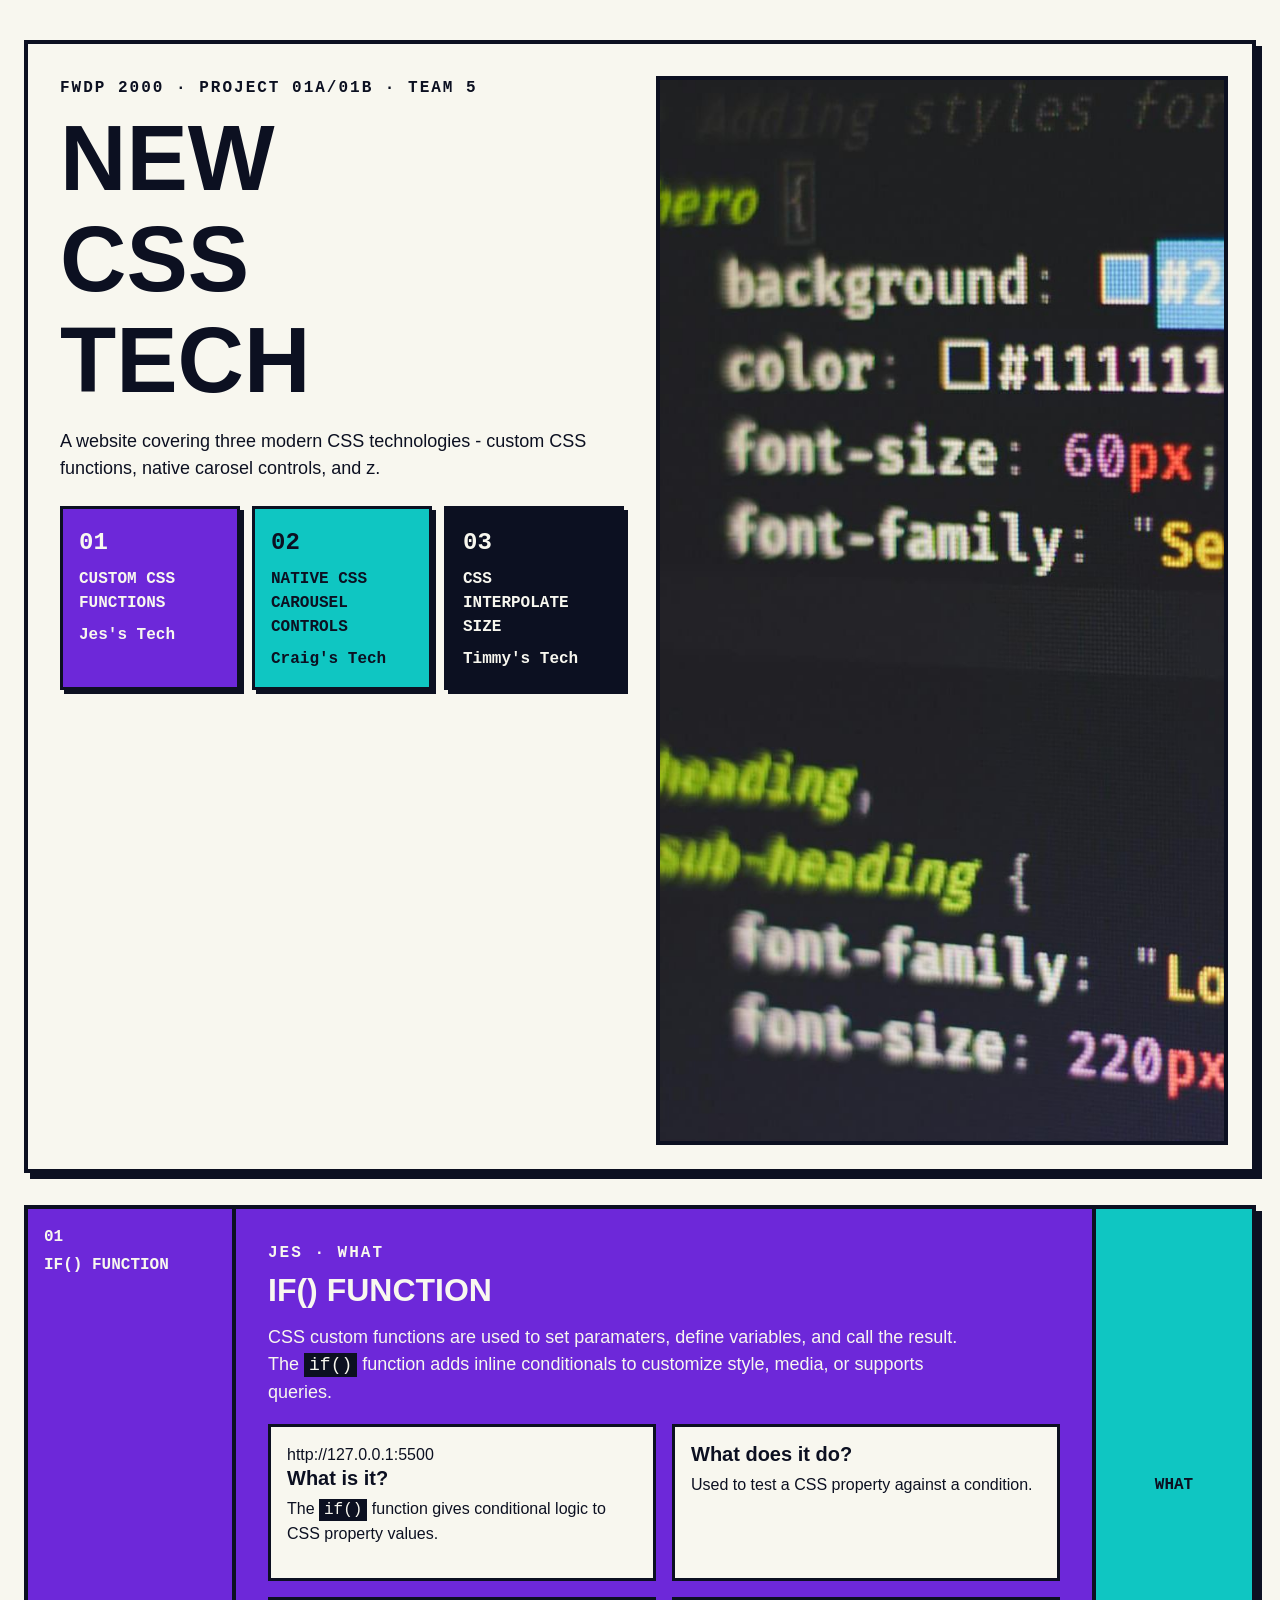
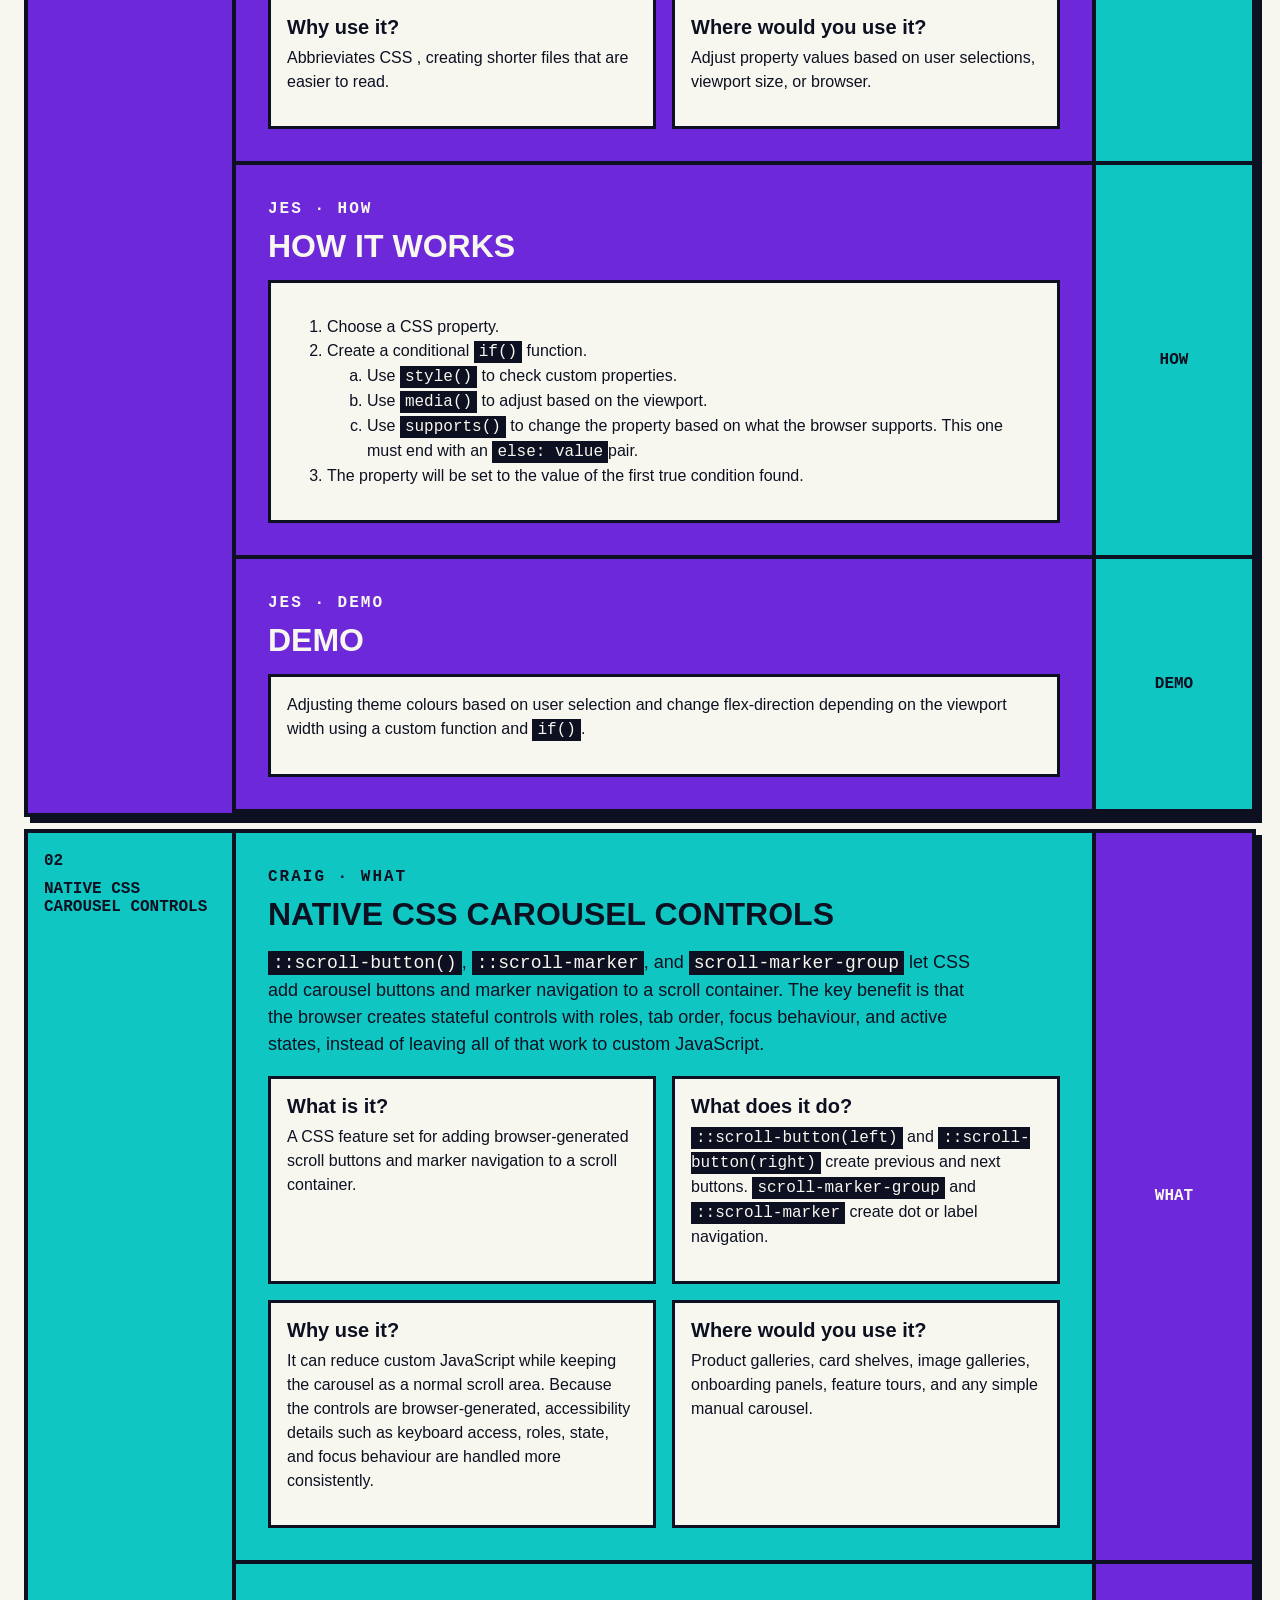
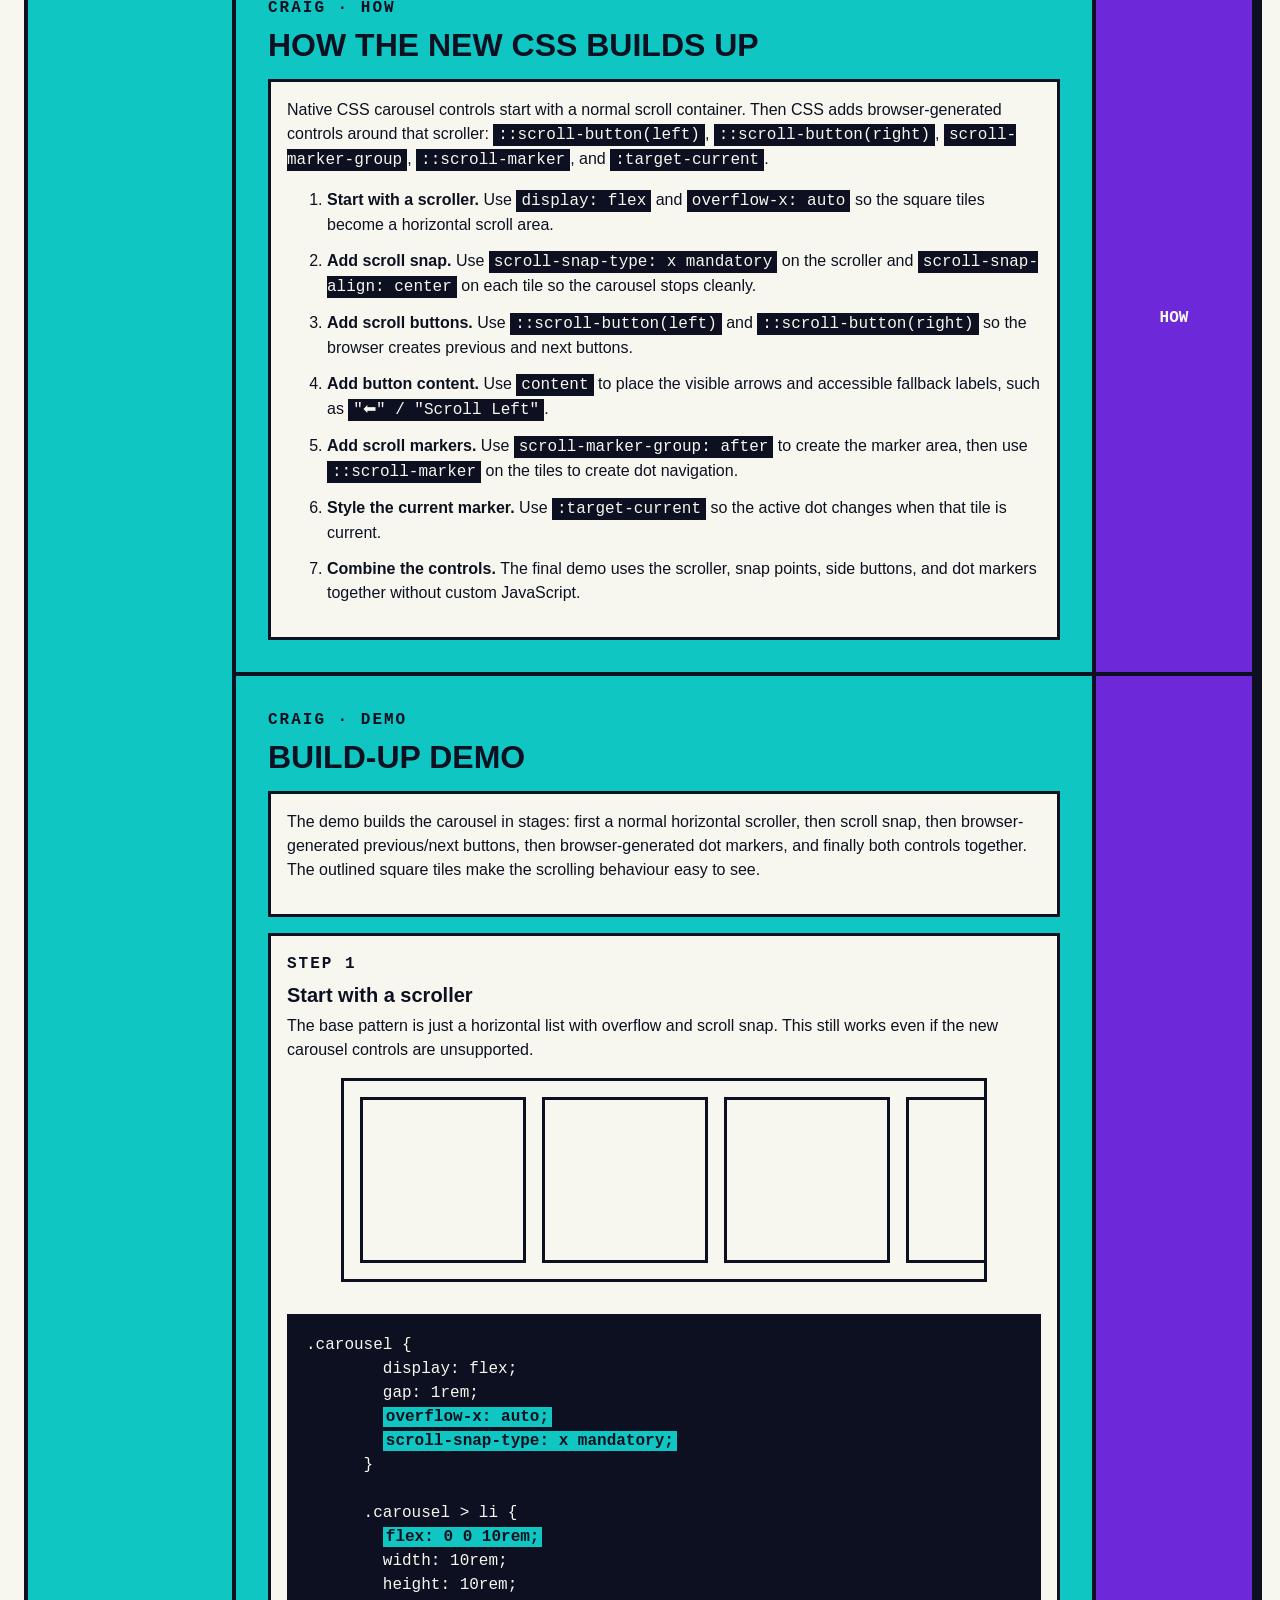
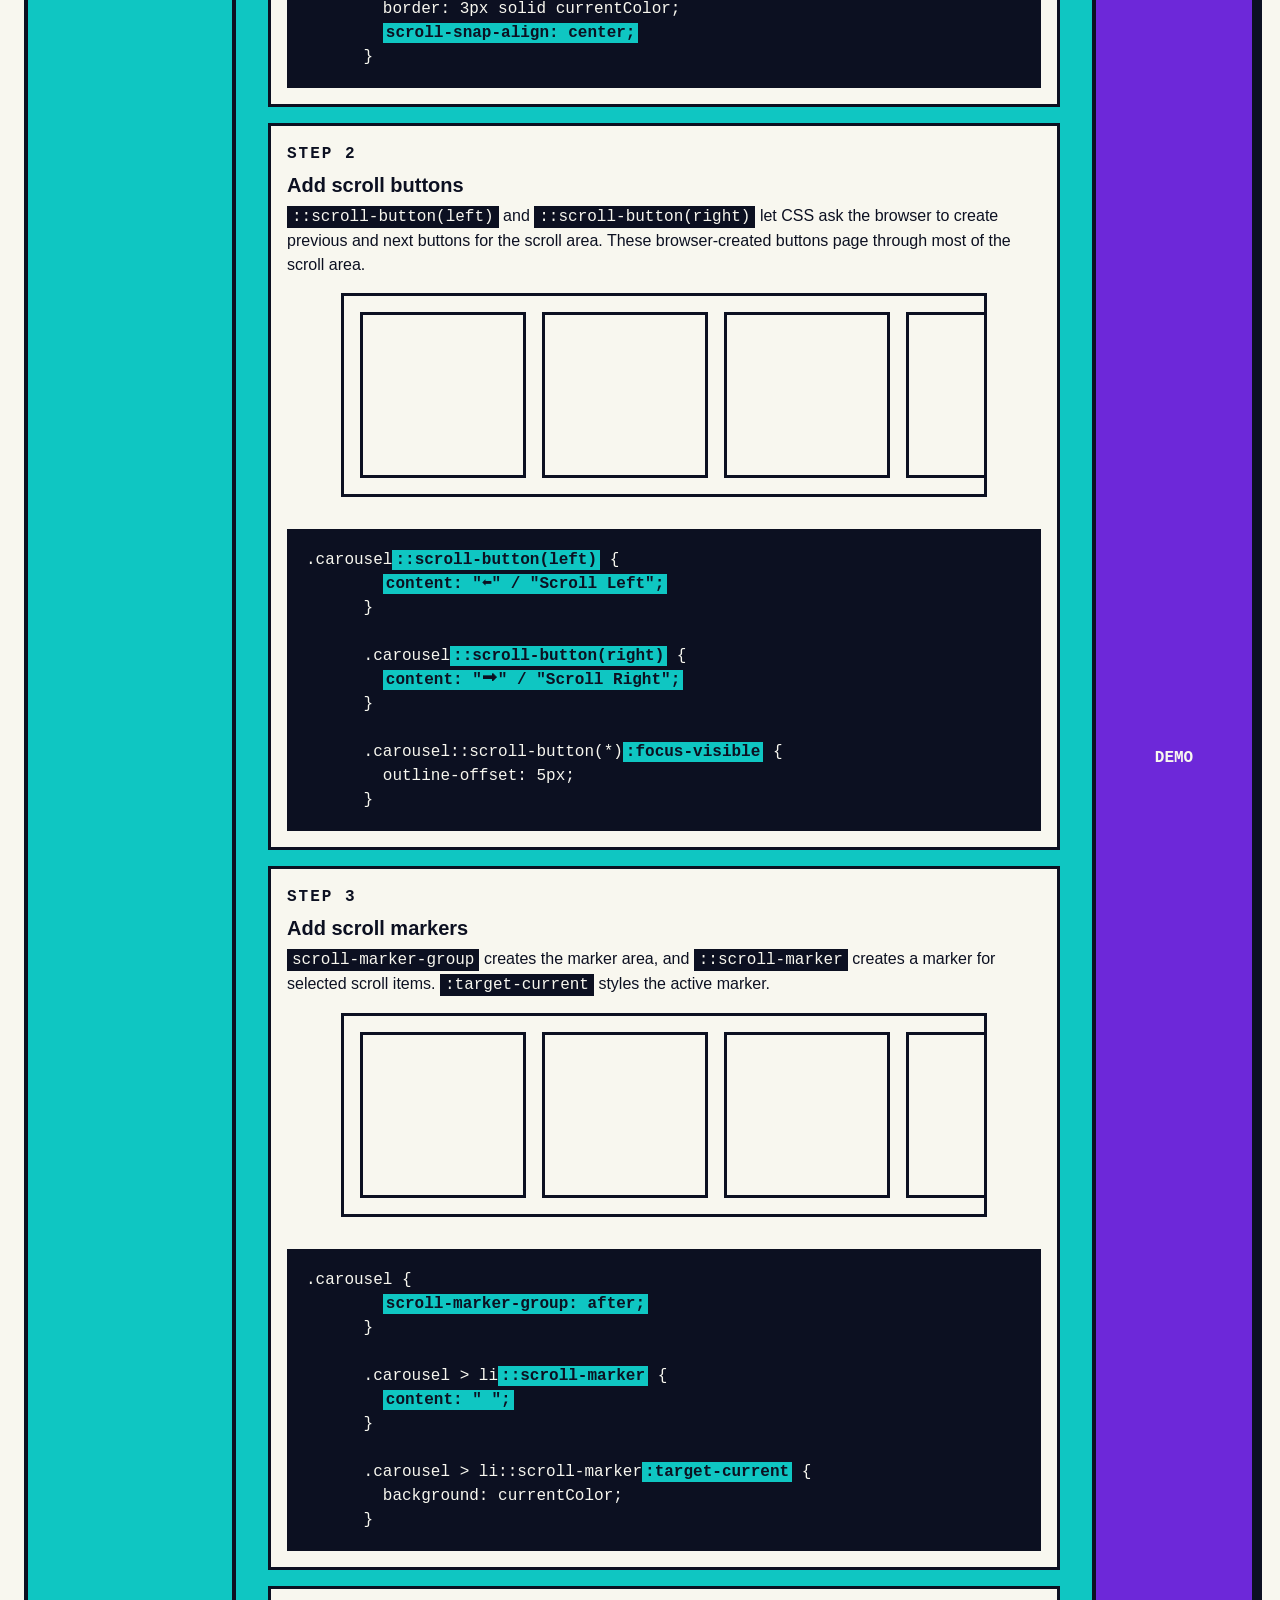
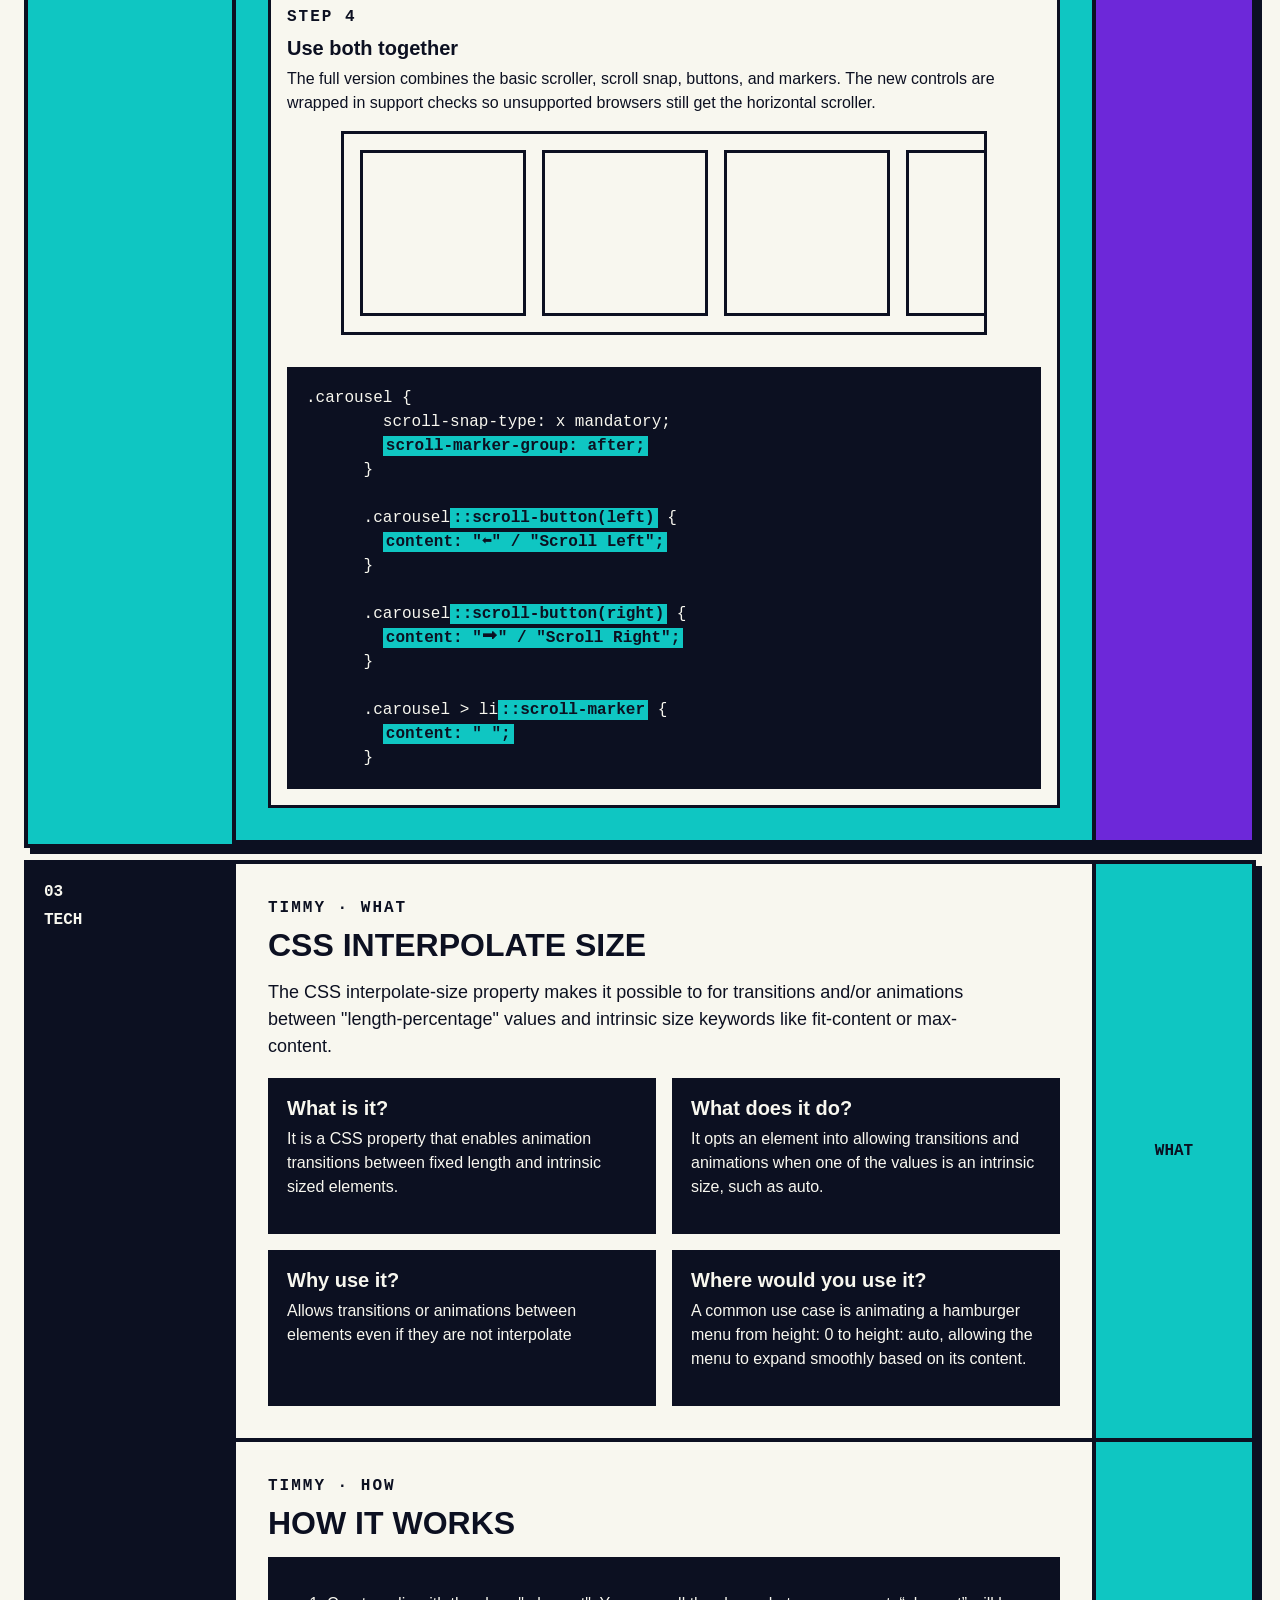
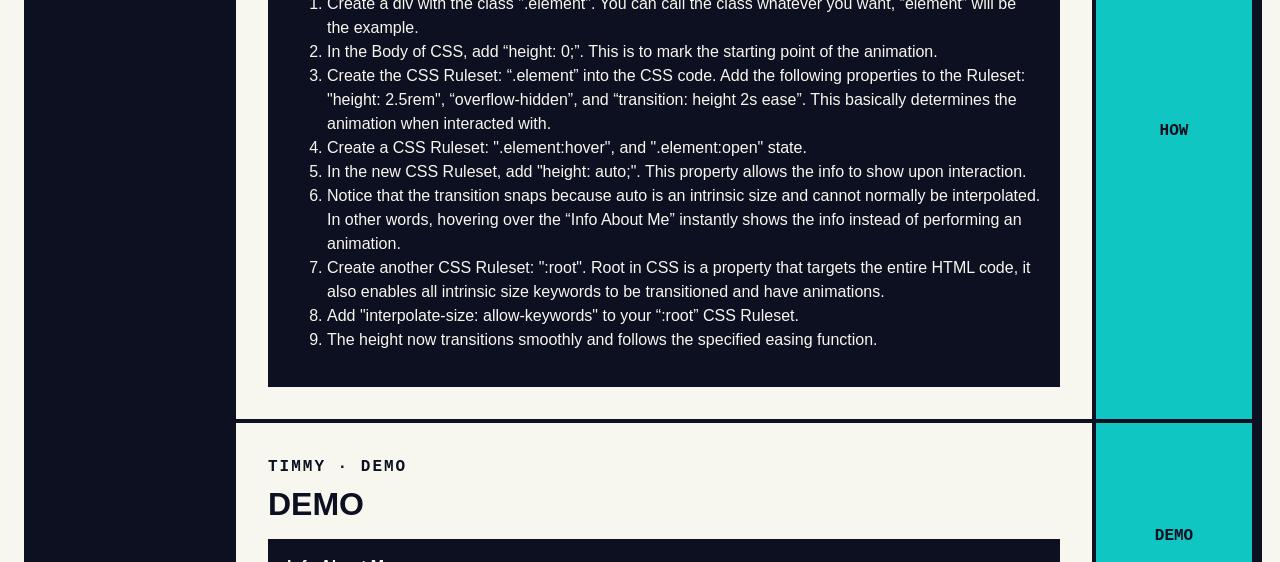
==== commit 7516d4a9: "Merge pull request #19 from jesomerville/timmy Added Timmy's tech section for interpolate-size." ====
--- a/index.html
+++ b/index.html
@@ -1,284 +1,227 @@
 <!doctype html>
 <html lang="en">
 <head>
-  <meta charset="utf-8">
-  <meta name="viewport" content="width=device-width, initial-scale=1">
-  <meta
-    name="description"
-    content="A Web Dev 2 project site about three new CSS tech topics, custom functions, carosel controls, and z">
-  <title>Team 5: New CSS Tech</title>
-
-  <!-- Site Favicon -->
-  <link rel="icon" type="image/png" href="favicon-96x96.png" sizes="96x96" />
-  <link rel="icon" type="image/svg+xml" href="favicon.svg" />
-  <link rel="shortcut icon" href="favicon.ico" />
-  <link rel="apple-touch-icon" sizes="180x180" href="apple-touch-icon.png" />
-  <meta name="apple-mobile-web-app-title" content="NewCSSTech" />
-  <link rel="manifest" href="site.webmanifest" />
-
-  <link rel="stylesheet" href="styles/normalize-fwd.css">
-  <link rel="stylesheet" href="styles/styles.css">
+    <meta charset="utf-8">
+    <meta name="viewport" content="width=device-width, initial-scale=1">
+    <meta
+            name="description"
+            content="A Web Dev 2 project site about three new CSS tech topics, custom functions, carosel controls, and z">
+    <title>Team 5: New CSS Tech</title>
+
+    <link rel="stylesheet" href="styles/normalize-fwd.css">
+    <link rel="stylesheet" href="styles/styles.css">
 </head>
 
 <body>
-  <a class="skip-link" href="#main">Skip to main content</a>
-
-  <header class="site-header">
+<a class="skip-link" href="#main">Skip to main content</a>
+
+<header class="site-header">
     <div class="header-content">
-      <div class="header-text">
-        <p class="section-label">FWDP 2000 · Project 01A/01B · Team 5</p>
-
-        <h1>New CSS Tech</h1>
-
-        <p class="intro-text">
-          A website covering three modern CSS technologies - custom CSS functions, native carosel controls, and z.
-        </p>
-
-        <nav class="topic-nav" aria-label="Technology sections">
-          <a class="topic-card topic-card-one" href="#technology-one">
-            <span class="topic-number">01</span>
-            <span class="topic-title">Custom CSS Functions</span>
-            <span class="topic-note">Jes's Tech</span>
-          </a>
-
-          <a class="topic-card topic-card-two" href="#native-carousel-controls">
-            <span class="topic-number">02</span>
-            <span class="topic-title">Native CSS Carousel Controls</span>
-            <span class="topic-note">Craig's Tech</span>
-          </a>
-
-          <a class="topic-card topic-card-three" href="#technology-three">
-            <span class="topic-number">03</span>
-            <span class="topic-title">Tech</span>
-            <span class="topic-note">Timmy's Tech</span>
-          </a>
-        </nav>
-      </div>
-
-      <picture class="hero-picture">
-        <source media="(width < 768px)" srcset="images/hero-700w.jpg">
-        <source media="(width >= 768px)" srcset="images/hero-1920w.jpg">
-
-        <img
-          src="images/hero-1920w.jpg" 
-          class="hero-image"
-          alt="Closeup of CSS code describing a hero class, heading, and sub-heading.">
-      </picture>
-
+        <div class="header-text">
+            <p class="section-label">FWDP 2000 · Project 01A/01B · Team 5</p>
+
+            <h1>New CSS Tech</h1>
+
+            <p class="intro-text">
+                A website covering three modern CSS technologies - custom CSS functions, native carosel controls, and z.
+            </p>
+
+            <nav class="topic-nav" aria-label="Technology sections">
+                <a class="topic-card topic-card-one" href="#technology-one">
+                    <span class="topic-number">01</span>
+                    <span class="topic-title">Custom CSS Functions</span>
+                    <span class="topic-note">Jes's Tech</span>
+                </a>
+
+                <a class="topic-card topic-card-two" href="#native-carousel-controls">
+                    <span class="topic-number">02</span>
+                    <span class="topic-title">Native CSS Carousel Controls</span>
+                    <span class="topic-note">Craig's Tech</span>
+                </a>
+
+                <a class="topic-card topic-card-three" href="#technology-three">
+                    <span class="topic-number">03</span>
+                    <span class="topic-title">CSS Interpolate Size</span>
+                    <span class="topic-note">Timmy's Tech</span>
+                </a>
+            </nav>
+        </div>
+
+        <picture class="hero-picture">
+            <source
+                    media="(width < 768px)" srcset="images/hero-700w.jpg">
+            <source media="(width >= 768px)" srcset="images/hero-1920w.jpg">
+
+            <img
+                    src="images/hero-1920w.jpg"
+                    class="hero-image"
+                    alt="Closeup of CSS code describing a hero class, heading, and sub-heading.">
+        </picture>
     </div>
-  </header>
-
-  <main id="main">
-    <section class="technology-row tech-one" id="if-function" aria-labelledby="tech-one-title">
-      <div class="row-label">
-        <p>01</p>
-        <h2 id="function-title">if() function</h2>
-      </div>
-
-      <article class="tech-section" id="function-what">
-        <p class="section-label">Jes · What</p>
-        <h3>if() function</h3>
-
-        <p class="summary">
-          CSS custom functions are used to set paramaters, define variables, and call the result.  The <code>if()</code> function adds inline conditionals to customize style, media, or supports queries.
-
-        <div class="info-cards">
-          <section>
-            <h4>What is it?</h4>
-            <p>The <code>if()</code> function gives conditional logic to CSS property values, allowing changes without adding script files.</p>
-          </section>
-
-          <section>
-            <h4>What does it do?</h4>
-            <p>Uses <code>if-test : value</code> and <code>else : value</code> pairs to test a CSS property against a condition.</p>
-          </section>
-
-          <section>
-            <h4>Why use it?</h4>
-            <p>Abbrieviates CSS code necessary for styling, creating shorter files that are easier to read.</p>
-          </section>
-
-          <section>
-            <h4>Where would you use it?</h4>
-            <p>Adjust property values based on user selections, viewport size, or browser.</p>
-          </section>
+</header>
+
+<main id="main">
+    <section class="technology-row tech-one" id="technology-one" aria-labelledby="tech-one-title">
+        <div class="row-label">
+            <p>01</p>
+            <h2 id="tech-one-title">if() function</h2>
         </div>
-      </article>
-
-      <a class="section-link link-what" href="#function-what">What</a>
-
-      <article class="tech-section" id="function-how">
-        <p class="section-label">Jes · How</p>
-        <h3>Conditional Logic Return</h3>
-
-        <div class="content-box">
-          <ol>
-            <li>Choose a CSS property.</li>
-            <li>Create a conditional <code>if()</code> function.</li>
-              <ol type="a">
-                <li>Use <code>style()</code> to check custom properties.</li>
-                <li>Use <code>media()</code> to adjust based on the viewport.</li>
-                <li>Use <code>supports()</code> to change the property based on what the browser supports.  This one must end with an <code>else : value</code> pair.</li>
-              </ol>
-            <li>The property will be set to the value of the first true condition found.</li>
-          </ol>
+
+        <section class="tech-section" id="tech-one-what">
+            <p class="section-label">Jes · What</p>
+            <h3>if() function</h3>
+
+            <p class="summary">
+                CSS custom functions are used to set paramaters, define variables, and call the result.  The <code>if()</code> function adds inline conditionals to customize style, media, or supports queries.
+
+            <div class="info-cards">
+                <section>http://127.0.0.1:5500
+                    <h4>What is it?</h4>
+                    <p>The <code>if()</code> function gives conditional logic to CSS property values.</p>
+                </section>
+
+                <section>
+                    <h4>What does it do?</h4>
+                    <p>Used to test a CSS property against a condition.</p>
+                </section>
+
+                <section>
+                    <h4>Why use it?</h4>
+                    <p>Abbrieviates CSS , creating shorter files that are easier to read.</p>
+                </section>
+
+                <section>
+                    <h4>Where would you use it?</h4>
+                    <p>Adjust property values based on user selections, viewport size, or browser.</p>
+                </section>
+            </div>
+        </section>
+
+        <a class="section-link link-what" href="#tech-one-what">What</a>
+
+        <section class="tech-section" id="tech-one-how">
+            <p class="section-label">Jes · How</p>
+            <h3>How it Works</h3>
+
+            <div class="content-box">
+                <ol>
+                    <li>Choose a CSS property.</li>
+                    <li>Create a conditional <code>if()</code> function.</li>
+                    <ol type="a">
+                        <li>Use <code>style()</code> to check custom properties.</li>
+                        <li>Use <code>media()</code> to adjust based on the viewport.</li>
+                        <li>Use <code>supports()</code> to change the property based on what the browser supports.  This one must end with an <code>else: value</code>pair.</li>
+                    </ol>
+                    <li>The property will be set to the value of the first true condition found.</li>
+                </ol>
+            </div>
+        </section>
+
+        <a class="section-link link-how" href="#tech-one-how">How</a>
+
+        <section class="tech-section" id="tech-one-demo">
+            <p class="section-label">Jes · Demo</p>
+            <h3>Demo</h3>
+
+            <div class="content-box">
+
+                <p>Adjusting theme colours based on user selection and change flex-direction depending on the viewport width using a custom function and <code>if()</code>.</p>
+
+            </div>
+        </section>
+
+        <a class="section-link link-demo" href="#tech-one-demo">Demo</a>
+
+    </section>
+
+    <section class="technology-row tech-two" id="native-carousel-controls" aria-labelledby="tech-two-title">
+        <div class="row-label">
+            <p>02</p>
+            <h2 id="tech-two-title">Native CSS Carousel Controls</h2>
         </div>
-      </article>
-
-      <a class="section-link link-how" href="#function-how">How</a>
-
-      <article class="tech-section" id="function-demo">
-        <p class="section-label">Jes · Demo</p>
-        <h3>Theme & Flex-Direction</h3>
-
-        <div class="function-steps">
-
-          <div class="function-step">
-            <div class="function-step-text">
-              <h4>Demo Plan:</h4>
-              <p>Set CSS to automatically adjust theme colours based on user selection. Also, change flex-direction depending on the viewport width using a custom function and <code>if()</code>, and set the CSS fallback value for unsupported browsers.</p> 
-            </div>
-
-              <pre class="demo-code"><code>.function-demo {
-    background-color: if(
-      style(--theme: dark): #0c1021;
-      style(--theme: light): #f8f7ef;
-      else: #0fc6c2;
-    );
-    color: if(
-      style(--theme: dark): #f8f7ef;
-      style(--theme: light): #0c1021;
-      else: #0c1021;
-    );
-    flex-direction: if(
-      media(width >= 300px): row;
-      else: column;
-    );
-}</code>
-            </pre>
-
-          <img class="function-showcase" src="images/function-demo-400w.png" alt="Browser compatibility table for the if() CSS function">
-
-        </div>
-
-        <div class="function-step">
-              <p  class="function-step-text" id="section-label">Step 1</p>
-                <h4 class="function-step-text">Step Heading</h4>
-                  <p class="function-step-text">
-                    Step paragraph text.
-                  </p>
-
-            <div class="function-demo-grid">
-
-              <div class="function-showcase">
-                <p>put a visual here</p>
-              </div>
-
-              <pre class="demo-code">
-                  <code>div {
-                    style();
-                    }
-                  </code>
-              </pre>
-
-            </div>
-          </div>
-        </div>
-
-      </article>  
-
-      <a class="section-link link-demo" href="#function-demo">Demo</a>
-      
-    </section>
-
-    <section class="technology-row tech-two" id="native-carousel-controls" aria-labelledby="tech-two-title">
-      <div class="row-label">
-        <p>02</p>
-        <h2 id="tech-two-title">Native CSS Carousel Controls</h2>
-      </div>
-
-      <section class="tech-section" id="carousel-what">
-        <p class="section-label">Craig · What</p>
-        <h3>Native CSS Carousel Controls</h3>
-
-        <p class="summary"><code>::scroll-button()</code>, <code>::scroll-marker</code>, and <code>scroll-marker-group</code> let CSS add carousel buttons and marker navigation to a scroll container. The key benefit is that the browser creates stateful controls with roles, tab order, focus behaviour, and active states, instead of leaving all of that work to custom JavaScript.</p>
-
-        <div class="info-cards">
-          <section>
-            <h4>What is it?</h4>
-            <p>
-              A CSS feature set for adding browser-generated scroll buttons and
-              marker navigation to a scroll container.
-            </p>
-          </section>
-
-          <section>
-            <h4>What does it do?</h4>
-            <p><code>::scroll-button(left)</code> and <code>::scroll-button(right)</code> create previous and next buttons. <code>scroll-marker-group</code> and <code>::scroll-marker</code> create dot or label navigation.</p>
-          </section>
-
-          <section>
-            <h4>Why use it?</h4>
-            <p>It can reduce custom JavaScript while keeping the carousel as a normal scroll area. Because the controls are browser-generated, accessibility details such as keyboard access, roles, state, and focus behaviour are handled more consistently.</p>
-          </section>
-
-          <section>
-            <h4>Where would you use it?</h4>
-            <p>Product galleries, card shelves, image galleries, onboarding panels, feature tours, and any simple manual carousel.</p>
-          </section>
-        </div>
-      </section>
-
-      <a class="section-link link-what" href="#carousel-what">What</a>
-
-      <section class="tech-section" id="carousel-how">
-        <p class="section-label">Craig · How</p>
-        <h3>How the new CSS builds up</h3>
-
-        <div class="content-box">
-          <p>Native CSS carousel controls start with a normal scroll container. Then CSS adds browser-generated controls around that scroller: <code>::scroll-button(left)</code>, <code>::scroll-button(right)</code>, <code>scroll-marker-group</code>, <code>::scroll-marker</code>, and <code>:target-current</code>.</p>
-          <ol>
-            <li><strong>Start with a scroller. </strong>Use <code>display: flex</code> and <code>overflow-x: auto</code> so the square tiles become a horizontal scroll area.</li>
-            <li><strong>Add scroll snap. </strong>Use <code>scroll-snap-type: x mandatory</code> on the scroller and <code>scroll-snap-align: center</code> on each tile so the carousel stops cleanly.</li>
-            <li><strong>Add scroll buttons. </strong>Use <code>::scroll-button(left)</code> and <code>::scroll-button(right)</code> so the browser creates previous and next buttons.</li>
-            <li><strong>Add button content. </strong>Use <code>content</code> to place the visible arrows and accessible fallback labels, such as <code>"⬅" / "Scroll Left"</code>.</li>
-            <li><strong>Add scroll markers. </strong>Use <code>scroll-marker-group: after</code> to create the marker area, then use <code>::scroll-marker</code> on the tiles to create dot navigation.</li>
-            <li><strong>Style the current marker. </strong>Use <code>:target-current</code> so the active dot changes when that tile is current.</li>
-            <li><strong>Combine the controls. </strong>The final demo uses the scroller, snap points, side buttons, and dot markers together without custom JavaScript.</li>
-          </ol>
-        </div>
-      </section>
-
-      <a class="section-link link-how" href="#carousel-how">How</a>
-      <section class="tech-section" id="carousel-demo">
-        <p class="section-label">Craig · Demo</p>
-        <h3>Build-up demo</h3>
-        <div class="content-box">
-          <p>The demo builds the carousel in stages: first a normal horizontal scroller, then scroll snap, then browser-generated previous/next buttons, then browser-generated dot markers, and finally both controls together. The outlined square tiles make the scrolling behaviour easy to see.</p>
-        </div>
-        <div class="carousel-steps">
-          <section class="carousel-step">
-            <div class="carousel-step-text">
-              <p class="section-label">Step 1</p>
-              <h4>Start with a scroller</h4>
-              <p>
-                The base pattern is just a horizontal list with overflow and
-                scroll snap. This still works even if the new carousel controls
-                are unsupported.
-              </p>
-            </div>
-            <div class="carousel-demo-grid">
-              <div class="carousel-showcase">
-                <ul aria-label="Basic horizontal scroller example" class="demo-carousel demo-carousel-basic">
-                  <li aria-hidden="true"></li>
-                  <li aria-hidden="true"></li>
-                  <li aria-hidden="true"></li>
-                  <li aria-hidden="true"></li>
-                  <li aria-hidden="true"></li>
-                  <li aria-hidden="true"></li>
-                </ul>
-              </div>
-              <pre class="demo-code"><code>.carousel {
+
+        <section class="tech-section" id="carousel-what">
+            <p class="section-label">Craig · What</p>
+            <h3>Native CSS Carousel Controls</h3>
+
+            <p class="summary"><code>::scroll-button()</code>, <code>::scroll-marker</code>, and <code>scroll-marker-group</code> let CSS add carousel buttons and marker navigation to a scroll container. The key benefit is that the browser creates stateful controls with roles, tab order, focus behaviour, and active states, instead of leaving all of that work to custom JavaScript.</p>
+
+            <div class="info-cards">
+                <section>
+                    <h4>What is it?</h4>
+                    <p>
+                        A CSS feature set for adding browser-generated scroll buttons and
+                        marker navigation to a scroll container.
+                    </p>
+                </section>
+
+                <section>
+                    <h4>What does it do?</h4>
+                    <p><code>::scroll-button(left)</code> and <code>::scroll-button(right)</code> create previous and next buttons. <code>scroll-marker-group</code> and <code>::scroll-marker</code> create dot or label navigation.</p>
+                </section>
+
+                <section>
+                    <h4>Why use it?</h4>
+                    <p>It can reduce custom JavaScript while keeping the carousel as a normal scroll area. Because the controls are browser-generated, accessibility details such as keyboard access, roles, state, and focus behaviour are handled more consistently.</p>
+                </section>
+
+                <section>
+                    <h4>Where would you use it?</h4>
+                    <p>Product galleries, card shelves, image galleries, onboarding panels, feature tours, and any simple manual carousel.</p>
+                </section>
+            </div>
+        </section>
+
+        <a class="section-link link-what" href="#carousel-what">What</a>
+
+        <section class="tech-section" id="carousel-how">
+            <p class="section-label">Craig · How</p>
+            <h3>How the new CSS builds up</h3>
+
+            <div class="content-box">
+                <p>Native CSS carousel controls start with a normal scroll container. Then CSS adds browser-generated controls around that scroller: <code>::scroll-button(left)</code>, <code>::scroll-button(right)</code>, <code>scroll-marker-group</code>, <code>::scroll-marker</code>, and <code>:target-current</code>.</p>
+                <ol>
+                    <li><strong>Start with a scroller. </strong>Use <code>display: flex</code> and <code>overflow-x: auto</code> so the square tiles become a horizontal scroll area.</li>
+                    <li><strong>Add scroll snap. </strong>Use <code>scroll-snap-type: x mandatory</code> on the scroller and <code>scroll-snap-align: center</code> on each tile so the carousel stops cleanly.</li>
+                    <li><strong>Add scroll buttons. </strong>Use <code>::scroll-button(left)</code> and <code>::scroll-button(right)</code> so the browser creates previous and next buttons.</li>
+                    <li><strong>Add button content. </strong>Use <code>content</code> to place the visible arrows and accessible fallback labels, such as <code>"⬅" / "Scroll Left"</code>.</li>
+                    <li><strong>Add scroll markers. </strong>Use <code>scroll-marker-group: after</code> to create the marker area, then use <code>::scroll-marker</code> on the tiles to create dot navigation.</li>
+                    <li><strong>Style the current marker. </strong>Use <code>:target-current</code> so the active dot changes when that tile is current.</li>
+                    <li><strong>Combine the controls. </strong>The final demo uses the scroller, snap points, side buttons, and dot markers together without custom JavaScript.</li>
+                </ol>
+            </div>
+        </section>
+
+        <a class="section-link link-how" href="#carousel-how">How</a>
+        <section class="tech-section" id="carousel-demo">
+            <p class="section-label">Craig · Demo</p>
+            <h3>Build-up demo</h3>
+            <div class="content-box">
+                <p>The demo builds the carousel in stages: first a normal horizontal scroller, then scroll snap, then browser-generated previous/next buttons, then browser-generated dot markers, and finally both controls together. The outlined square tiles make the scrolling behaviour easy to see.</p>
+            </div>
+            <div class="carousel-steps">
+                <section class="carousel-step">
+                    <div class="carousel-step-text">
+                        <p class="section-label">Step 1</p>
+                        <h4>Start with a scroller</h4>
+                        <p>
+                            The base pattern is just a horizontal list with overflow and
+                            scroll snap. This still works even if the new carousel controls
+                            are unsupported.
+                        </p>
+                    </div>
+                    <div class="carousel-demo-grid">
+                        <div class="carousel-showcase">
+                            <ul aria-label="Basic horizontal scroller example" class="demo-carousel demo-carousel-basic">
+                                <li aria-hidden="true"></li>
+                                <li aria-hidden="true"></li>
+                                <li aria-hidden="true"></li>
+                                <li aria-hidden="true"></li>
+                                <li aria-hidden="true"></li>
+                                <li aria-hidden="true"></li>
+                            </ul>
+                        </div>
+                        <pre class="demo-code"><code>.carousel {
         display: flex;
         gap: 1rem;
         <span class="code-highlight">overflow-x: auto;</span>
@@ -292,26 +235,26 @@
         border: 3px solid currentColor;
         <span class="code-highlight">scroll-snap-align: center;</span>
       }</code></pre>
-            </div>
-          </section>
-          <section class="carousel-step">
-            <div class="carousel-step-text">
-              <p class="section-label">Step 2</p>
-              <h4>Add scroll buttons</h4>
-              <p><code>::scroll-button(left)</code> and <code>::scroll-button(right)</code> let CSS ask the browser to create previous and next buttons for the scroll area. These browser-created buttons page through most of the scroll area.</p>
-            </div>
-            <div class="carousel-demo-grid">
-              <div class="carousel-showcase">
-                <ul aria-label="Carousel with scroll buttons example" class="demo-carousel demo-carousel-buttons">
-                  <li aria-hidden="true"></li>
-                  <li aria-hidden="true"></li>
-                  <li aria-hidden="true"></li>
-                  <li aria-hidden="true"></li>
-                  <li aria-hidden="true"></li>
-                  <li aria-hidden="true"></li>
-                </ul>
-              </div>
-              <pre class="demo-code"><code>.carousel<span class="code-highlight">::scroll-button(left)</span> {
+                    </div>
+                </section>
+                <section class="carousel-step">
+                    <div class="carousel-step-text">
+                        <p class="section-label">Step 2</p>
+                        <h4>Add scroll buttons</h4>
+                        <p><code>::scroll-button(left)</code> and <code>::scroll-button(right)</code> let CSS ask the browser to create previous and next buttons for the scroll area. These browser-created buttons page through most of the scroll area.</p>
+                    </div>
+                    <div class="carousel-demo-grid">
+                        <div class="carousel-showcase">
+                            <ul aria-label="Carousel with scroll buttons example" class="demo-carousel demo-carousel-buttons">
+                                <li aria-hidden="true"></li>
+                                <li aria-hidden="true"></li>
+                                <li aria-hidden="true"></li>
+                                <li aria-hidden="true"></li>
+                                <li aria-hidden="true"></li>
+                                <li aria-hidden="true"></li>
+                            </ul>
+                        </div>
+                        <pre class="demo-code"><code>.carousel<span class="code-highlight">::scroll-button(left)</span> {
         <span class="code-highlight">content: "⬅" / "Scroll Left";</span>
       }
 
@@ -322,31 +265,31 @@
       .carousel::scroll-button(*)<span class="code-highlight">:focus-visible</span> {
         outline-offset: 5px;
       }</code></pre>
-            </div>
-          </section>
-          <section class="carousel-step">
-            <div class="carousel-step-text">
-              <p class="section-label">Step 3</p>
-              <h4>Add scroll markers</h4>
-              <p>
-                <code>scroll-marker-group</code> creates the marker area, and
-                <code>::scroll-marker</code> creates a marker for selected
-                scroll items. <code>:target-current</code> styles the active
-                marker.
-              </p>
-            </div>
-            <div class="carousel-demo-grid">
-              <div class="carousel-showcase">
-                <ul aria-label="Carousel with scroll markers example" class="demo-carousel demo-carousel-markers">
-                  <li aria-hidden="true"></li>
-                  <li aria-hidden="true"></li>
-                  <li aria-hidden="true"></li>
-                  <li aria-hidden="true"></li>
-                  <li aria-hidden="true"></li>
-                  <li aria-hidden="true"></li>
-                </ul>
-              </div>
-              <pre class="demo-code"><code>.carousel {
+                    </div>
+                </section>
+                <section class="carousel-step">
+                    <div class="carousel-step-text">
+                        <p class="section-label">Step 3</p>
+                        <h4>Add scroll markers</h4>
+                        <p>
+                            <code>scroll-marker-group</code> creates the marker area, and
+                            <code>::scroll-marker</code> creates a marker for selected
+                            scroll items. <code>:target-current</code> styles the active
+                            marker.
+                        </p>
+                    </div>
+                    <div class="carousel-demo-grid">
+                        <div class="carousel-showcase">
+                            <ul aria-label="Carousel with scroll markers example" class="demo-carousel demo-carousel-markers">
+                                <li aria-hidden="true"></li>
+                                <li aria-hidden="true"></li>
+                                <li aria-hidden="true"></li>
+                                <li aria-hidden="true"></li>
+                                <li aria-hidden="true"></li>
+                                <li aria-hidden="true"></li>
+                            </ul>
+                        </div>
+                        <pre class="demo-code"><code>.carousel {
         <span class="code-highlight">scroll-marker-group: after;</span>
       }
 
@@ -357,31 +300,31 @@
       .carousel &gt; li::scroll-marker<span class="code-highlight">:target-current</span> {
         background: currentColor;
       }</code></pre>
-            </div>
-          </section>
-          <section class="carousel-step">
-            <div class="carousel-step-text">
-              <p class="section-label">Step 4</p>
-              <h4>Use both together</h4>
-              <p>
-                The full version combines the basic scroller, scroll snap,
-                buttons, and markers. The new controls are wrapped in
-                support checks so unsupported browsers still get the
-                horizontal scroller.
-              </p>
-            </div>
-            <div class="carousel-demo-grid">
-              <div class="carousel-showcase">
-                <ul aria-label="Carousel with scroll buttons and markers example" class="demo-carousel demo-carousel-complete">
-                  <li aria-hidden="true"></li>
-                  <li aria-hidden="true"></li>
-                  <li aria-hidden="true"></li>
-                  <li aria-hidden="true"></li>
-                  <li aria-hidden="true"></li>
-                  <li aria-hidden="true"></li>
-                </ul>
-              </div>
-              <pre class="demo-code"><code>.carousel {
+                    </div>
+                </section>
+                <section class="carousel-step">
+                    <div class="carousel-step-text">
+                        <p class="section-label">Step 4</p>
+                        <h4>Use both together</h4>
+                        <p>
+                            The full version combines the basic scroller, scroll snap,
+                            buttons, and markers. The new controls are wrapped in
+                            support checks so unsupported browsers still get the
+                            horizontal scroller.
+                        </p>
+                    </div>
+                    <div class="carousel-demo-grid">
+                        <div class="carousel-showcase">
+                            <ul aria-label="Carousel with scroll buttons and markers example" class="demo-carousel demo-carousel-complete">
+                                <li aria-hidden="true"></li>
+                                <li aria-hidden="true"></li>
+                                <li aria-hidden="true"></li>
+                                <li aria-hidden="true"></li>
+                                <li aria-hidden="true"></li>
+                                <li aria-hidden="true"></li>
+                            </ul>
+                        </div>
+                        <pre class="demo-code"><code>.carousel {
         scroll-snap-type: x mandatory;
         <span class="code-highlight">scroll-marker-group: after;</span>
       }
@@ -397,131 +340,121 @@
       .carousel &gt; li<span class="code-highlight">::scroll-marker</span> {
         <span class="code-highlight">content: " ";</span>
       }</code></pre>
-            </div>
-          </section>
+                    </div>
+                </section>
+            </div>
+        </section>
+        <a class="section-link link-demo" href="#carousel-demo">Demo</a>
+    </section>
+
+    <section class="technology-row tech-three" id="technology-three" aria-labelledby="tech-three-title">
+        <div class="row-label">
+            <p>03</p>
+            <h2 id="tech-three-title">Tech</h2>
         </div>
-      </section>
-      <a class="section-link link-demo" href="#carousel-demo">Demo</a>
-      </section>
-
-
-    <section class="technology-row tech-three" id="technology-three" aria-labelledby="tech-three-title">
-      <div class="row-label">
-        <p>03</p>
-        <h2 id="tech-three-title">Tech</h2>
-      </div>
-
-      <section class="tech-section" id="tech-three-what">
-        <p class="section-label">Timmy · What</p>
-        <h3>Technology Three Placeholder</h3>
-
-        <p class="summary">
-          Lorem ipsum dolor sit amet consectetur adipisicing elit. Eos hic sed cum ex, possimus veritatis aperiam accusamus fugit neque quia quae nam repellendus aliquam voluptatem? Excepturi cum officiis doloremque praesentium!
-        </p>
-
-        <div class="info-cards">
-          <section>
-            <h4>What is it?</h4>
-            <p>Add the definition here.</p>
-          </section>http://127.0.0.1:5500
-
-          <section>
-            <h4>What does it do?</h4>
-            <p>Add the core function here.</p>
-          </section>
-
-          <section>
-            <h4>Why use it?</h4>
-            <p>Add the practical reason here.</p>
-          </section>
-
-          <section>
-            <h4>Where would you use it?</h4>
-            <p>Add real web use cases here.</p>
-          </section>
+
+        <section class="tech-section" id="tech-three-what">
+            <p class="section-label">Timmy · What</p>
+            <h3>CSS Interpolate Size</h3>
+
+            <p class="summary">
+                The CSS interpolate-size property makes it possible to for transitions and/or animations between "length-percentage" values and intrinsic size keywords like fit-content or max-content.
+            </p>
+
+            <div class="info-cards">
+                <section>
+                    <h4>What is it?</h4>
+                    <p>It is a CSS property that enables animation transitions between fixed length and intrinsic sized elements.</p>
+                </section>
+
+                <section>
+                    <h4>What does it do?</h4>
+                    <p>It opts an element into allowing transitions and animations when one of the values is an intrinsic size, such as auto.</p>
+                </section>
+
+                <section>
+                    <h4>Why use it?</h4>
+                    <p>Allows transitions or animations between elements even if they are not interpolate</p>
+                </section>
+
+                <section>
+                    <h4>Where would you use it?</h4>
+                    <p>A common use case is animating a hamburger menu from height: 0 to height: auto, allowing the menu to expand smoothly based on its content.</p>
+                </section>
+            </div>
+        </section>
+
+        <a class="section-link link-what" href="#tech-three-what">What</a>
+
+        <section class="tech-section" id="tech-three-how">
+            <p class="section-label">Timmy · How</p>
+            <h3>How it works</h3>
+
+            <div class="content-box">
+                <ol>
+                    <li>Create a div with the class ".element". You can call the class whatever you want, “element” will be the example.</li>
+                    <li>In the Body of CSS, add “height: 0;”. This is to mark the starting point of the animation.</li>
+                    <li>Create the CSS Ruleset: “.element” into the CSS code. Add the following properties to the Ruleset: "height: 2.5rem", “overflow-hidden”, and “transition: height 2s ease”. This basically determines the animation when interacted with.</li>
+                    <li>Create a CSS Ruleset: ".element:hover", and ".element:open" state.</li>
+                    <li>In the new CSS Ruleset, add "height: auto;". This property allows the info to show upon interaction.</li>
+                    <li>Notice that the transition snaps because auto is an intrinsic size and cannot normally be interpolated. In other words, hovering over the “Info About Me” instantly shows the info instead of performing an animation.</li>
+                    <li>Create another CSS Ruleset: ":root". Root in CSS is a property that targets the entire HTML code, it also enables all intrinsic size keywords to be transitioned and have animations.</li>
+                    <li>Add "interpolate-size: allow-keywords" to your “:root” CSS Ruleset.</li>
+                    <li>The height now transitions smoothly and follows the specified easing function.</li>
+                </ol>
+            </div>
+        </section>
+
+        <a class="section-link link-how" href="#tech-three-how">How</a>
+
+        <section class="tech-section" id="tech-three-demo">
+            <p class="section-label">Timmy · Demo</p>
+            <h3>Demo</h3>
+
+            <div class="content-box">
+                <div class="element">
+                    <section tabindex="0">
+                        <header>
+                            <h2>Info About Me</h2>
+                        </header>
+                        <main>
+                            <p>Hello, my name is Timmy Tran!</p>
+                            <ul>
+                                <li><strong>Birthday:</strong> 01/01/2003</li>
+                                <li><strong>Age:</strong> 23</li>
+                                <li><strong>Likes:</strong> Gaming & Gym</li>
+                                <li><strong>Dislikes:</strong> Anything too complicated</li>
+                            </ul>
+                        </main>
+                    </section>
+                </div>
+            </div>
+        </section>
+
+        <a class="section-link link-demo" href="#tech-three-demo">Demo</a>
+    </section>
+
+    <section class="sources" aria-labelledby="sources-title">
+        <div>
+            <p class="section-label">Sources</p>
+            <h2 id="sources-title">Research links</h2>
         </div>
-      </section>
-
-      <a class="section-link link-what" href="#tech-three-what">What</a>
-
-      <section class="tech-section" id="tech-three-how">
-        <p class="section-label">Timmy · How</p>
-        <h3>How it works</h3>
-
-        <div class="content-box">
-          <p>Lorem ipsum dolor sit amet consectetur adipisicing elit. Quaerat suscipit magni aliquam, explicabo error nesciunt nam obcaecati magnam ut labore atque neque aperiam voluptatem excepturi esse, sapiente, eveniet officia qui.</p>
-        </div>
-      </section>
-
-      <a class="section-link link-how" href="#tech-three-how">How</a>
-
-      <section class="tech-section" id="tech-three-demo">
-        <p class="section-label">Timmy · Demo</p>
-        <h3>Demo</h3>
-
-        <div class="content-box">
-          <p>Lorem ipsum dolor sit amet consectetur adipisicing elit. Quaerat suscipit magni aliquam, explicabo error nesciunt nam obcaecati magnam ut labore atque neque aperiam voluptatem excepturi esse, sapiente, eveniet officia qui.</p>
-        </div>
-      </section>
-
-      <a class="section-link link-demo" href="#tech-three-demo">Demo</a>
+
+        <ul>
+            <li><a href="https://developer.mozilla.org/en-US/docs/Web/CSS/Guides/Overflow/Carousels">MDN: Creating CSS carousels</a></li>
+            <li><a href="https://developer.mozilla.org/en-US/docs/Web/CSS/Reference/Selectors/::scroll-button">MDN: ::scroll-button()</a></li>
+            <li><a href="https://developer.mozilla.org/en-US/docs/Web/CSS/Reference/Selectors/::scroll-marker">MDN: ::scroll-marker</a></li>
+            <li><a href="https://developer.chrome.com/blog/carousels-with-css">Chrome Developers: Carousels with CSS</a></li>
+            <li><a href="https://www.youtube.com/watch?v=JN-nme9oF10">Youtube: This new CSS property just solved animating to height auto</a></li>
+            <li><a href="https://developer.mozilla.org/en-US/docs/Web/CSS/Reference/Properties/interpolate-size">MDN: interpolate-size CSSS Property</a></li>
+            <li><a href="https://css-tricks.com/almanac/properties/i/interpolate-size/">Interpolate-Size | CSS-Tricks</a></li>
+            <li><a href="https://iprodan.dev/l/interpolate-size/">iprodan | interpolate-size</a></li>
+        </ul>
     </section>
-
-    <section class="sources" aria-labelledby="sources-title">
-      <div>
-        <p class="section-label">Sources</p>
-        <h2 id="sources-title">Research Links</h2>
-      </div>
-
-      <div class="reference-table">
-        <table>
-
-          <thead>
-              <tr>
-                <th>Tech One</th>
-                <th>Tech Two</th>
-                <th>Tech Three</th>
-              </tr>
-          </thead>
-
-          <tbody>
-            <tr>
-                <td><a href="https://developer.mozilla.org/en-US/docs/Web/CSS/Reference/Values/if">MDN: if() CSS Function</a></td>
-                <td><a href="https://developer.mozilla.org/en-US/docs/Web/CSS/Guides/Overflow/Carousels">MDN: Creating CSS carousels</a></td>
-                <td></td>
-            </tr>
-
-            <tr>
-                <td><a href="https://developer.mozilla.org/en-US/docs/Web/CSS/Guides/Custom_functions_and_mixins/Using_custom_functions">MDN: Using CSS Custom Functions</a></td>
-                <td><a href="https://developer.mozilla.org/en-US/docs/Web/CSS/Reference/Selectors/::scroll-button">MDN: ::scroll-button()</a></td>
-                <td></td>
-            </tr>
-
-            <tr>
-                <td><a href="https://www.youtube.com/watch?v=svqu6FDiMAs&list=PLwdxEUTBzNh4LAn5dIlaIlFhHs1AWslc2&index=7&t=417s">YouTube: 10 NEW CSS Features You Need To Know For 2026</a></td>
-                <td><a href="https://developer.mozilla.org/en-US/docs/Web/CSS/Reference/Selectors/::scroll-marker">MDN: ::scroll-marker</a></td>
-                <td></td>
-            </tr>
-
-            <tr>                
-                <td>-</td>
-                <td><a href="https://developer.chrome.com/blog/carousels-with-css">Chrome Developers: Carousels with CSS</a></td>
-                <td></td>
-            </tr>
-
-            <tr>
-              <th class="table-foot" colspan="3">Photo by <a href="https://unsplash.com/@flowforfrank?utm_source=unsplash&utm_medium=referral&utm_content=creditCopyText">Ferenc Almasi</a> on <a href="https://unsplash.com/photos/text-NzERTNpnaDw?utm_source=unsplash&utm_medium=referral&utm_content=creditCopyText">Unsplash</a></th>
-            </tr>
-
-          </tbody>
-
-        </table>
-      </div>
-    </section>
-  </main>
-
-  <footer class="site-footer">
+</main>
+
+<footer class="site-footer">
     <p>Team Five: Jes, Craig, Timmy · FWDP 2000 · June 02, 2026</p>
-  </footer>
+</footer>
 </body>
 </html>
--- a/styles/styles.css
+++ b/styles/styles.css
@@ -62,19 +62,7 @@
 
 p {
   margin-top: 0;
-
-  /* start - fix user agent stylesheet issue */
-  margin-block: 0;
-  margin-inline: 0;
-}
-
-ol {
-  margin-block: 0;
-  margin-inline: 0;
-  padding-inline-start: 1.4rem;
-}
-
-/* end - fifix user agent stylesheet issuex */
+}
 
 .intro-text,
 .summary {
@@ -149,7 +137,7 @@
 .site-header,
 main,
 .site-footer {
-  max-width: 45rem;
+  max-width: 90rem;
   margin-left: auto;
   margin-right: auto;
   padding-left: 1rem;
@@ -299,7 +287,7 @@
 }
 
 .tech-one .section-link,
-.tech-one.section-link:visited {
+.tech-one .section-link:visited {
   color: #0c1021;
   background-color: #0fc6c2;
 }
@@ -353,87 +341,6 @@
 
 .content-box {
   margin-top: 1rem;
-}
-
-
-/* =====================================================
-   Component: Jes' if() function demo
-   These styles are scoped to tech-one to avoid affecting teammate sections.
-   ===================================================== */
-#section-label {
-  margin-top: 0;
-  margin-bottom: 0.5rem;
-  /* we can try different font styles */
-  font-family: Consolas, monospace;
-  font-size: 1rem;
-  font-weight: 700;
-  letter-spacing: 0.125rem;
-  text-transform: uppercase;
-}
-
-.tech-one .function-steps {
-  gap: 1rem;
-  margin-top: 1rem;
-}
-
-.tech-one #demo-intro p{
-  margin-bottom: 0.5rem;
-}
-
-.tech-one .function-demo-grid {
-  display: grid;
-  gap: 1rem;
-  margin-top: 1rem;
-  grid-template-columns: 1fr;
-  grid-template-rows: 1fr 1fr;
-}
-
-.tech-one .function-step {
-  padding: 1rem;
-  color: #0c1021;
-  background-color: #f8f7ef;
-  border: 3px solid #0c1021;
-}
-
-.tech-one .function-step-text {
-  margin-bottom: 1rem;
-}
-
-.tech-one .function-demo-grid {
-  display: grid;
-  gap: 1rem;
-  margin-top: 1rem;
-  max-width: 45rem;
-}
-
-.tech-one .demo-code {
-  margin: 0;
-  padding: 1rem;
-  color: #f8f7ef;
-  background-color: #0c1021;
-  border: 3px solid #0c1021;
-  overflow-x: auto;
-  font-size: 0.85rem;
-}
-
-.tech-one .demo-code code {
-  padding: 0;
-  color: #f8f7ef;
-  background-color: transparent;
-}
-
-.tech-one .code-highlight {
-  padding: 0.0625rem 0.1875rem;
-  color: #f8f7ef;
-  background-color: #6d28d9;
-  font-weight: 700;
-}
-
-.tech-one .function-showcase {
-  position: relative;
-  max-width: 48rem;
-  margin: 0 auto;
-  padding: 0 4.25rem 1rem;
 }
 
 /* =====================================================
@@ -464,12 +371,21 @@
   margin-top: 1rem;
 }
 
-/* The wrapper reserves side space for generated buttons. */
+.tech-two .carousel-step,
+.tech-two .carousel-demo-grid,
+.tech-two .carousel-showcase,
+.tech-two .demo-carousel,
+.tech-two .demo-code {
+  min-width: 0;
+  max-width: 100%;
+}
+
+/* The wrapper holds the carousel demo and gains side space for buttons on wider screens. */
 .tech-two .carousel-showcase {
   position: relative;
   max-width: 48rem;
   margin: 0 auto;
-  padding: 0 4.25rem 1rem;
+  padding-bottom: 1rem;
 }
 
 .tech-two .demo-carousel {
@@ -512,6 +428,10 @@
   background-color: transparent;
 }
 
+
+
+
+
 .tech-two #carousel-how .content-box li + li {
   margin-top: 0.75rem;
 }
@@ -573,6 +493,11 @@
 /* On wider screens, anchor the generated buttons beside the scroll window. */
 @media (min-width: 48em) {
   @supports (anchor-name: --carousel-window) and (position-area: center left) {
+    .tech-two .carousel-showcase {
+      padding-left: 4.25rem;
+      padding-right: 4.25rem;
+    }
+
     .tech-two .demo-carousel-buttons::scroll-button(left),
     .tech-two .demo-carousel-buttons::scroll-button(right),
     .tech-two .demo-carousel-complete::scroll-button(left),
@@ -608,8 +533,10 @@
 .tech-two .demo-carousel-markers::scroll-marker-group,
 .tech-two .demo-carousel-complete::scroll-marker-group {
   display: flex;
+  flex-wrap: wrap;
   justify-content: center;
   gap: 0.5rem;
+  max-width: 100%;
   margin-top: 0.75rem;
 }
 
@@ -747,3 +674,22 @@
     gap: 1.5rem;
   }
 }
+
+body {
+  height: 0;
+}
+
+:root {
+  interpolate-size: allow-keywords;
+}
+
+.element {
+  height: 2.5rem;
+  overflow: hidden;
+  transition: height 2s ease;
+}
+
+.element:hover,
+.element:open {
+  height: auto;
+}
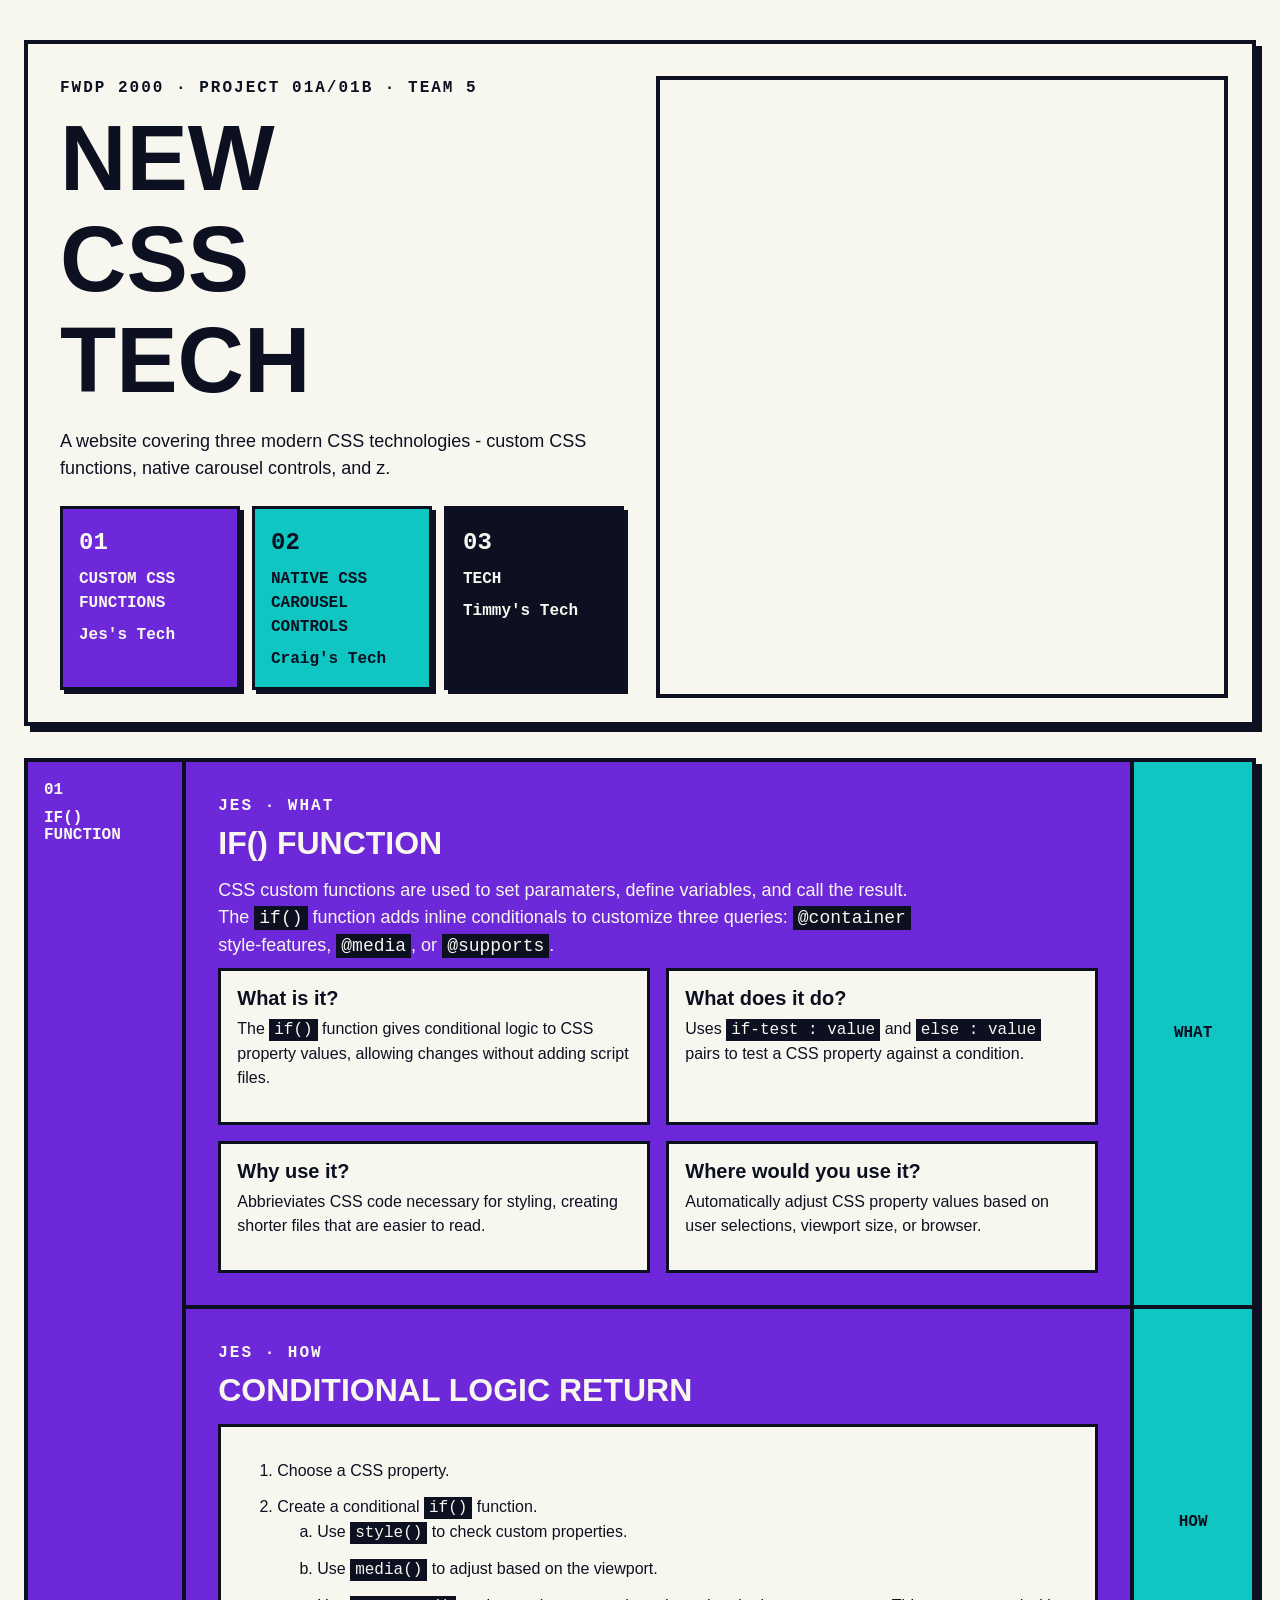
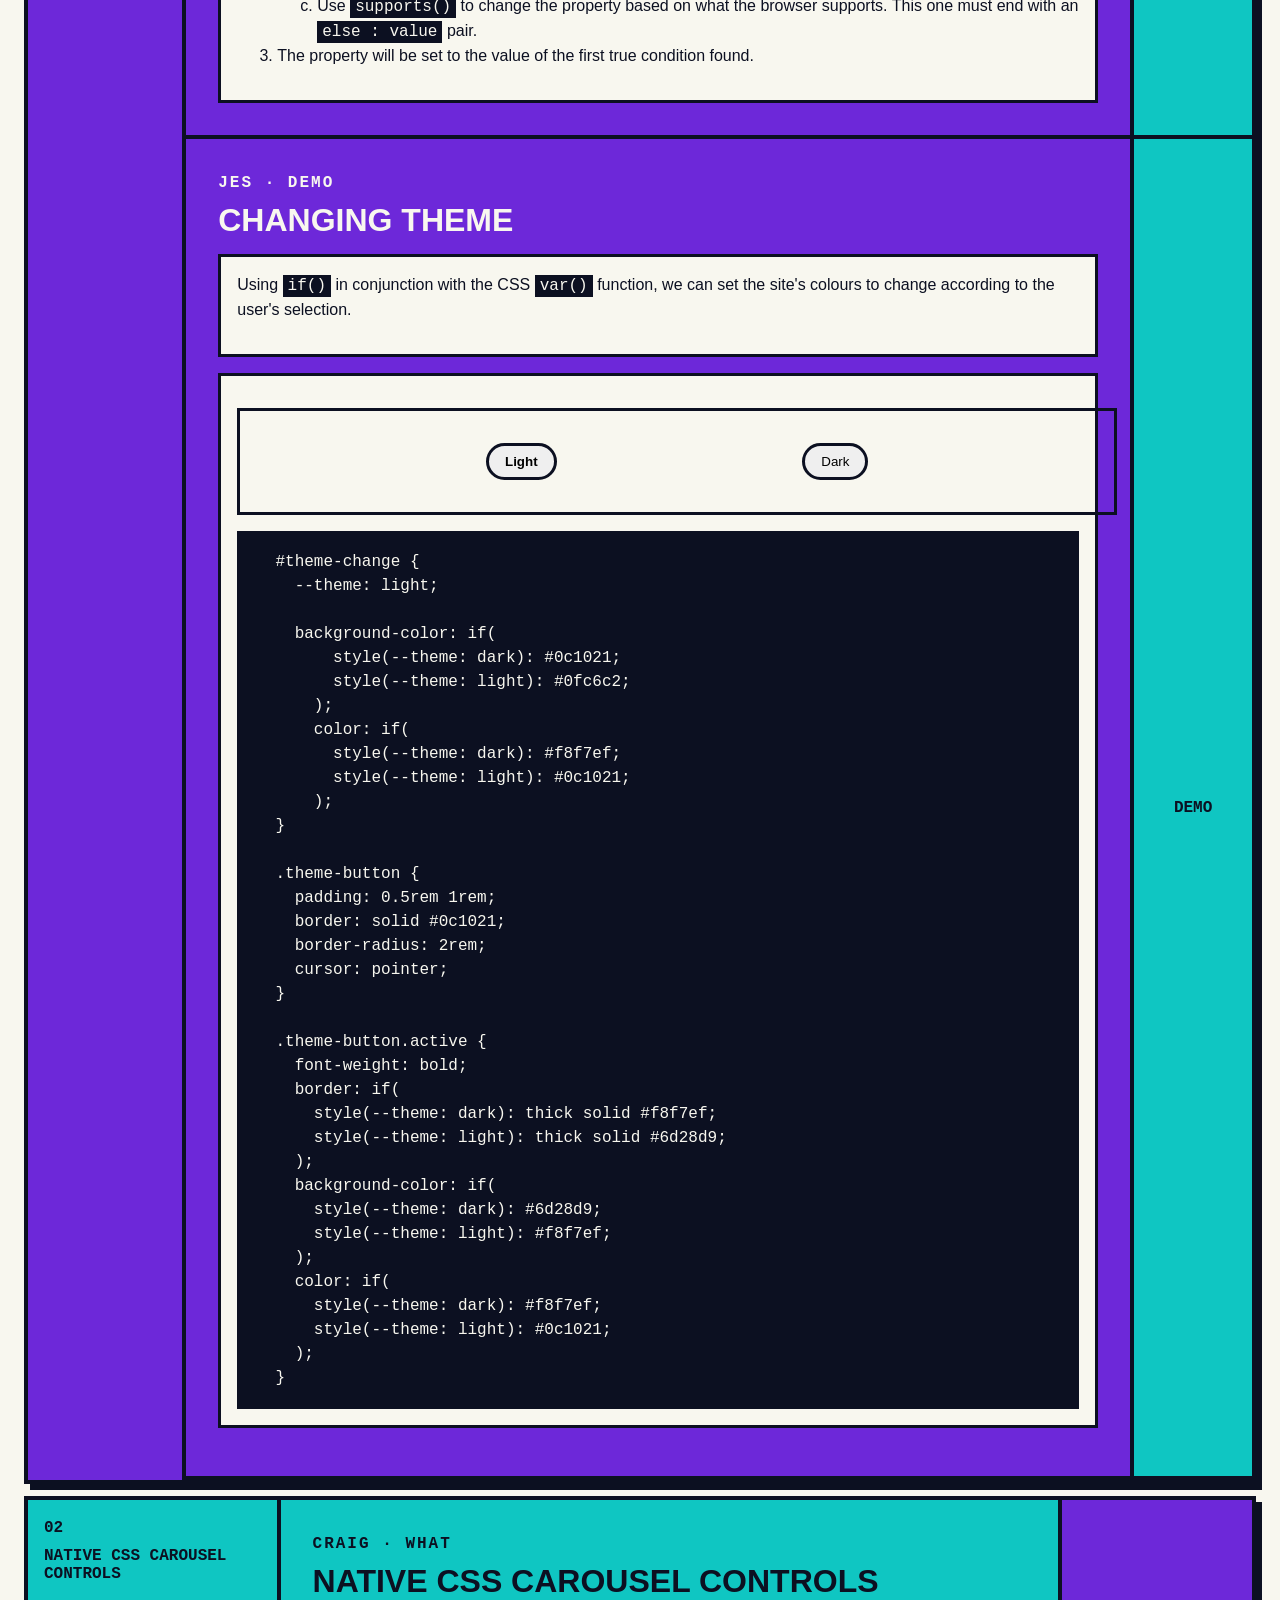
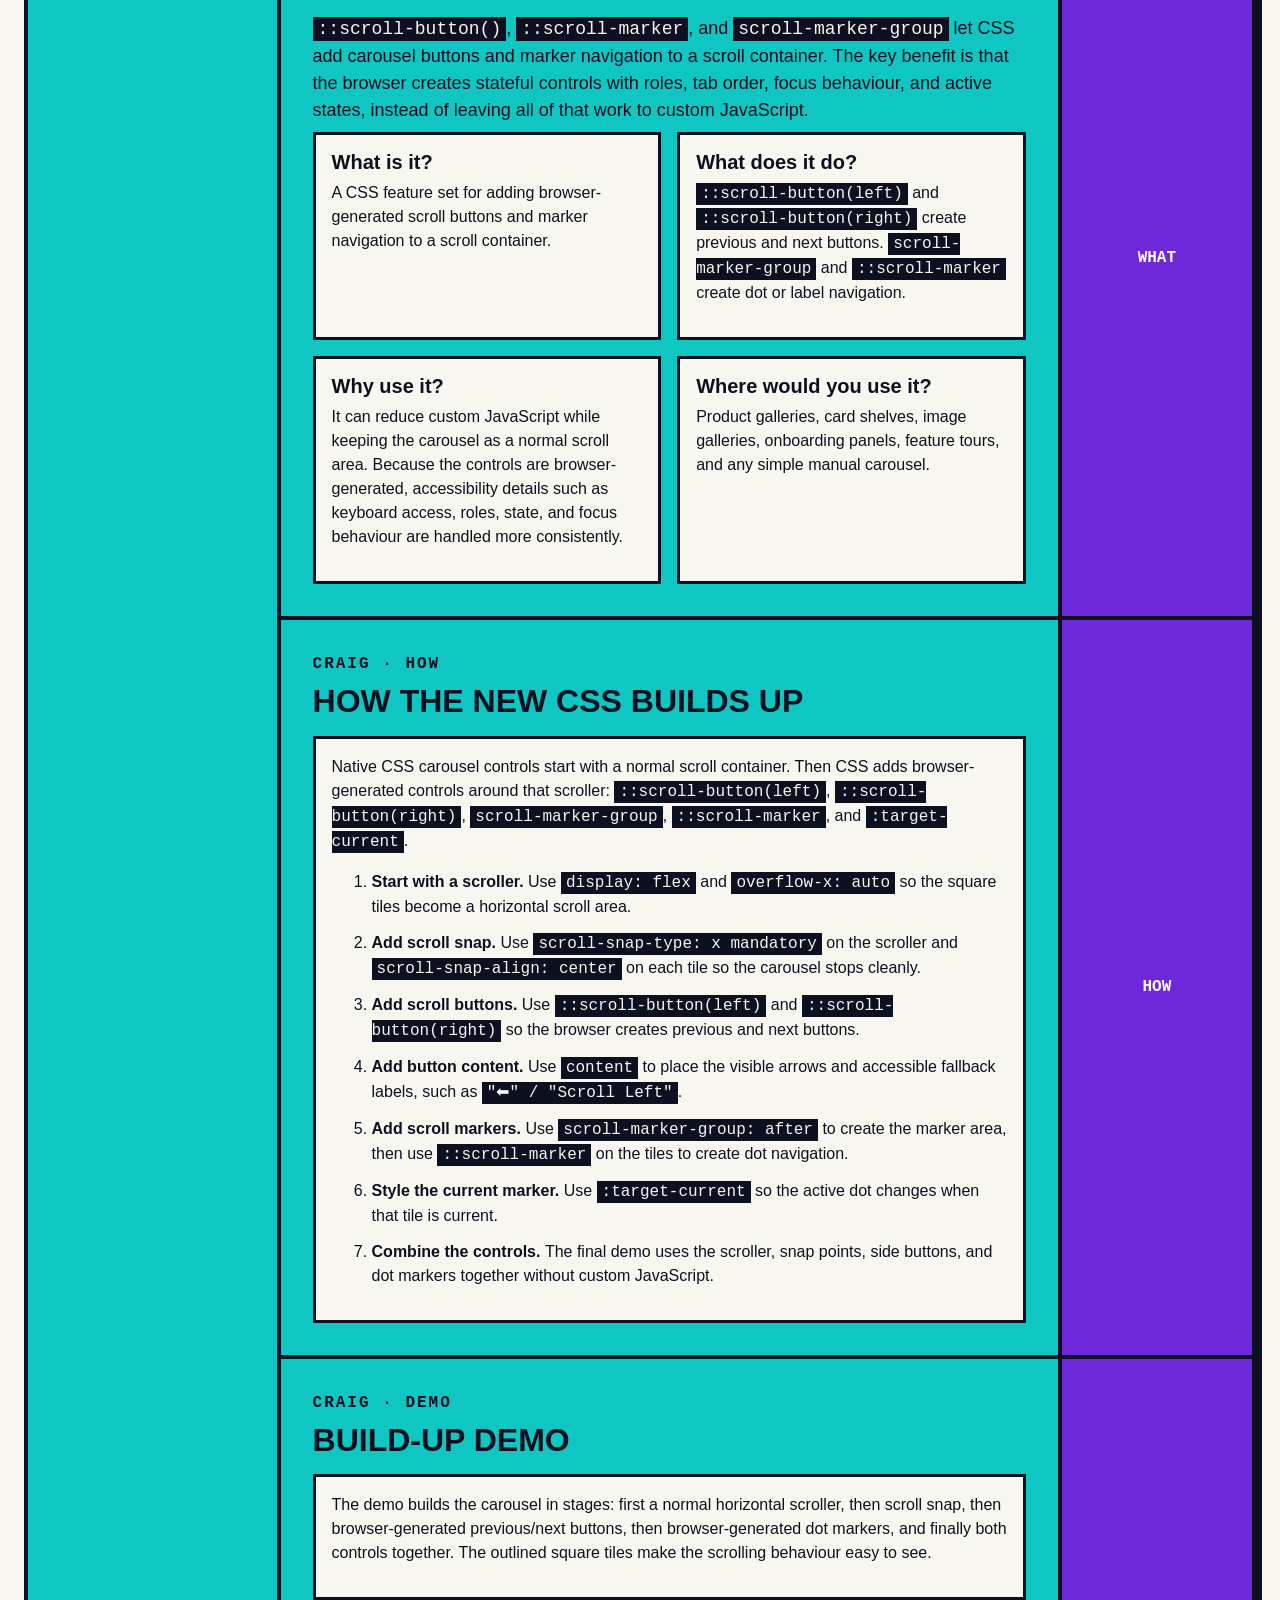
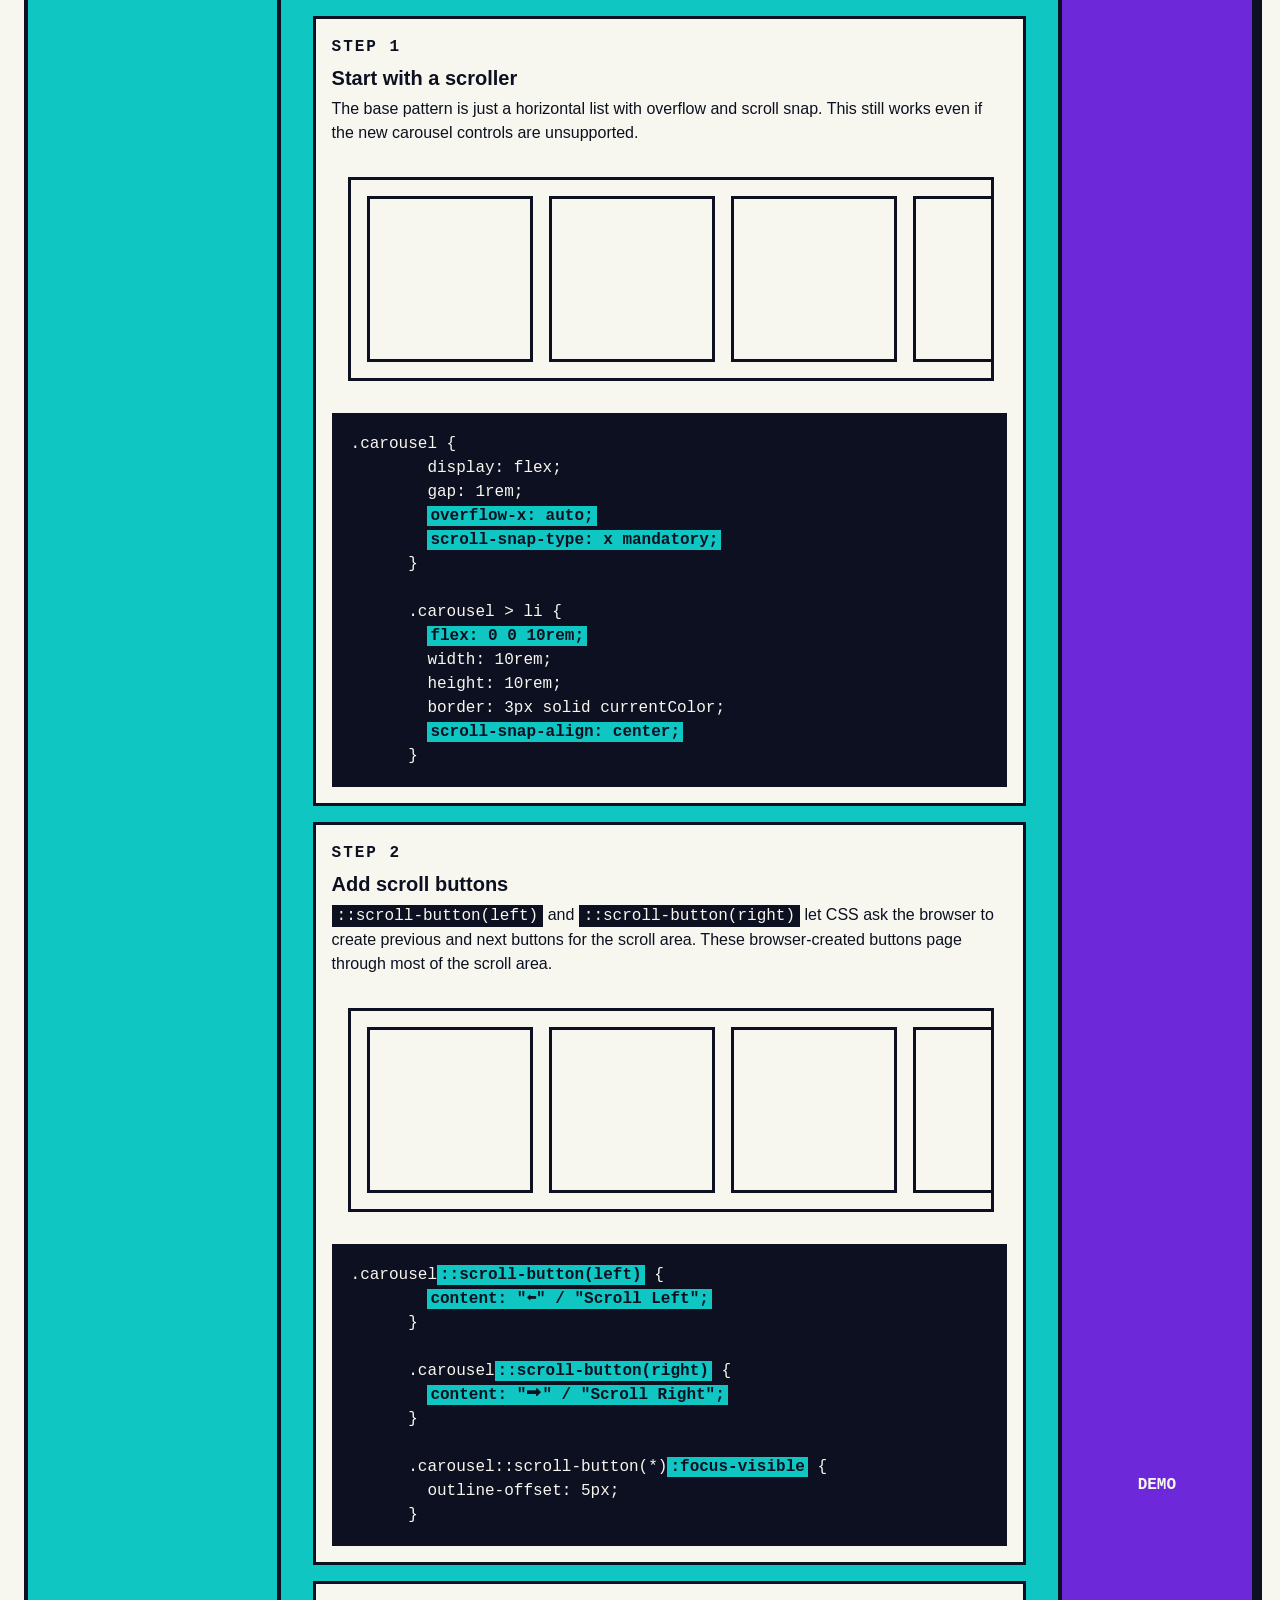
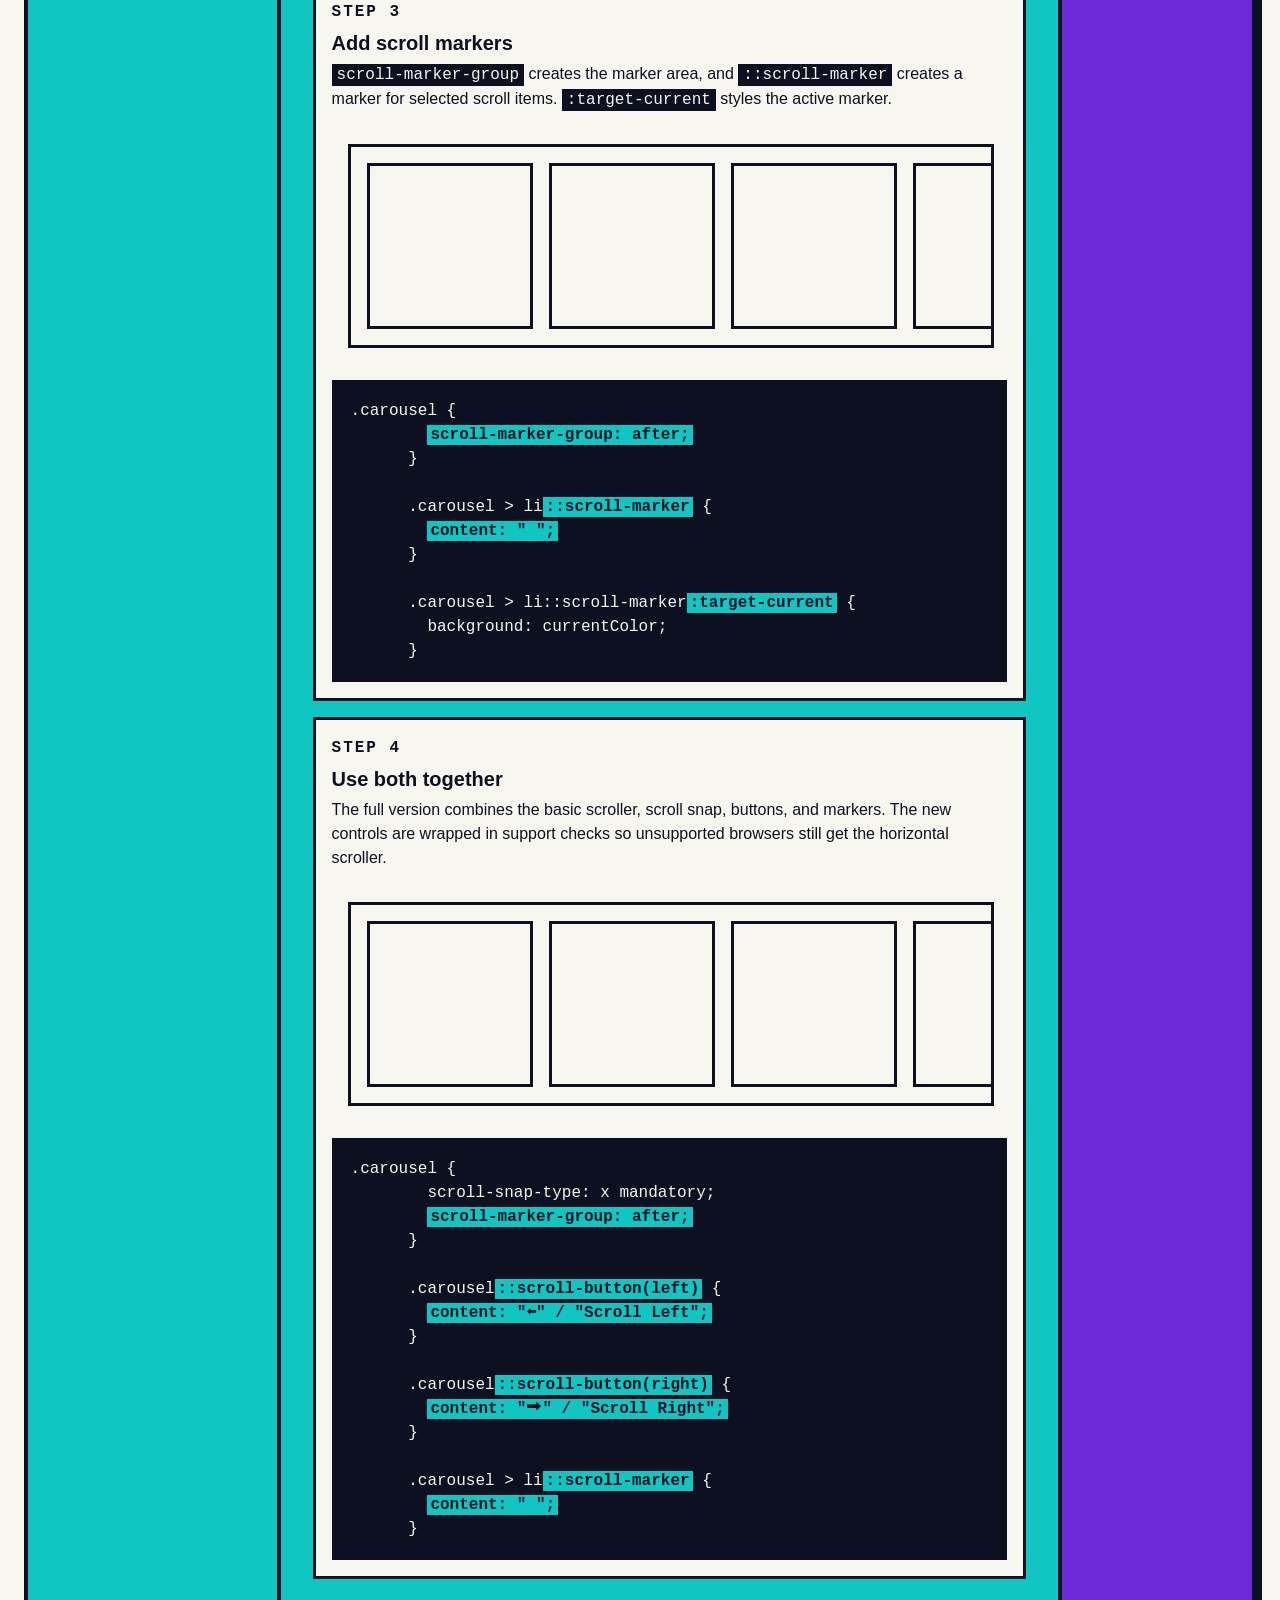
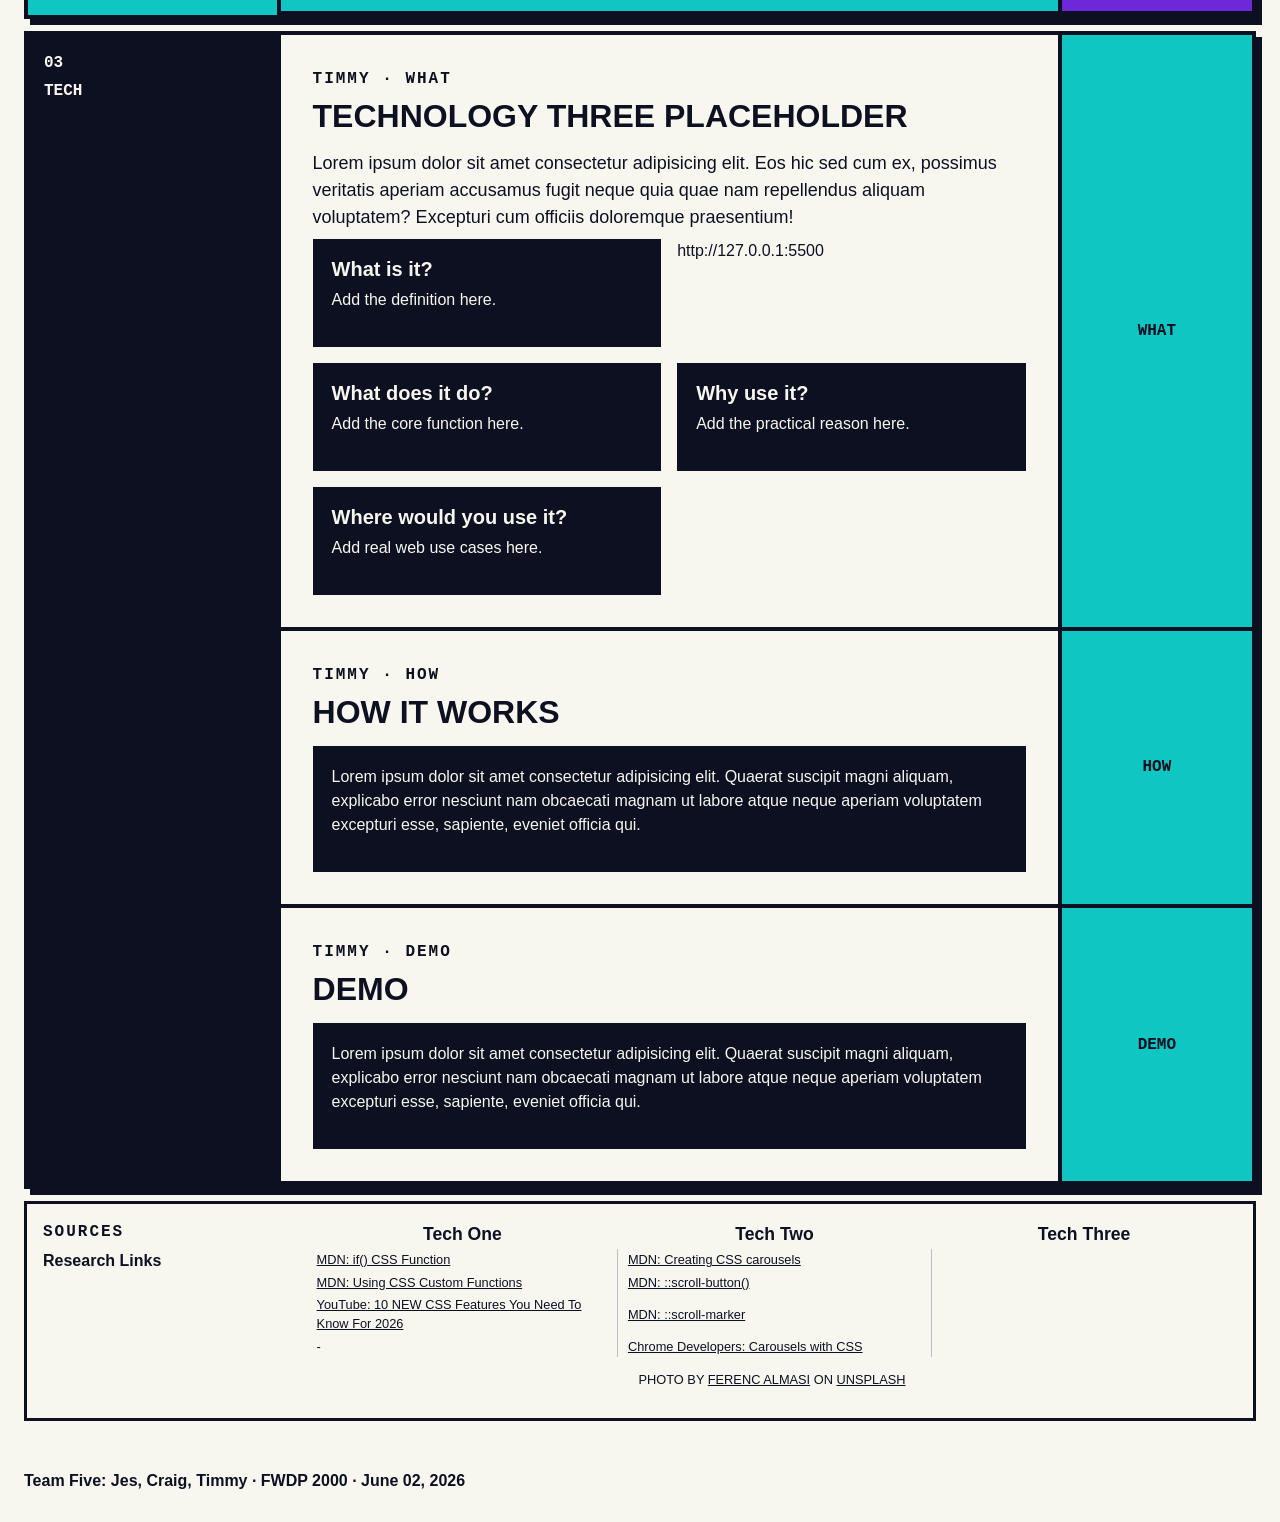
==== commit 722e75bf: "This looks okay to me but my eyes are blurring so." ====
--- a/index.html
+++ b/index.html
@@ -1,227 +1,307 @@
 <!doctype html>
 <html lang="en">
 <head>
-    <meta charset="utf-8">
-    <meta name="viewport" content="width=device-width, initial-scale=1">
-    <meta
-            name="description"
-            content="A Web Dev 2 project site about three new CSS tech topics, custom functions, carosel controls, and z">
-    <title>Team 5: New CSS Tech</title>
-
-    <link rel="stylesheet" href="styles/normalize-fwd.css">
-    <link rel="stylesheet" href="styles/styles.css">
+  <meta charset="utf-8">
+  <meta name="viewport" content="width=device-width, initial-scale=1">
+  <meta
+    name="description"
+    content="A Web Dev 2 project site about three new CSS tech topics, custom functions, carosel controls, and z">
+  <title>Team 5: New CSS Tech</title>
+
+  <!-- Site Favicon -->
+  <link rel="icon" type="image/png" href="favicon-96x96.png" sizes="96x96" />
+  <link rel="icon" type="image/svg+xml" href="favicon.svg" />
+  <link rel="shortcut icon" href="favicon.ico" />
+  <link rel="apple-touch-icon" sizes="180x180" href="apple-touch-icon.png" />
+  <meta name="apple-mobile-web-app-title" content="NewCSSTech" />
+  <link rel="manifest" href="site.webmanifest" />
+
+  <link rel="stylesheet" href="styles/normalize-fwd.css">
+  <link rel="stylesheet" href="styles/styles.css">
+
+  <!-- function script -->
+  <script src="scripts/script.js" defer></script>
+
 </head>
 
 <body>
-<a class="skip-link" href="#main">Skip to main content</a>
-
-<header class="site-header">
+  <a class="skip-link" href="#main">Skip to main content</a>
+
+  <header class="site-header">
     <div class="header-content">
-        <div class="header-text">
-            <p class="section-label">FWDP 2000 · Project 01A/01B · Team 5</p>
-
-            <h1>New CSS Tech</h1>
-
-            <p class="intro-text">
-                A website covering three modern CSS technologies - custom CSS functions, native carosel controls, and z.
+      <div class="header-text">
+        <p class="section-label">FWDP 2000 · Project 01A/01B · Team 5</p>
+
+        <h1>New CSS Tech</h1>
+
+        <p class="intro-text">
+          A website covering three modern CSS technologies - custom CSS functions, native carousel controls, and z.
+        </p>
+
+        <nav class="topic-nav" aria-label="Technology sections">
+          <a class="topic-card topic-card-one" href="#technology-one">
+            <span class="topic-number">01</span>
+            <span class="topic-title">Custom CSS Functions</span>
+            <span class="topic-note">Jes's Tech</span>
+          </a>
+
+          <a class="topic-card topic-card-two" href="#native-carousel-controls">
+            <span class="topic-number">02</span>
+            <span class="topic-title">Native CSS Carousel Controls</span>
+            <span class="topic-note">Craig's Tech</span>
+          </a>
+
+          <a class="topic-card topic-card-three" href="#technology-three">
+            <span class="topic-number">03</span>
+            <span class="topic-title">Tech</span>
+            <span class="topic-note">Timmy's Tech</span>
+          </a>
+        </nav>
+      </div>
+
+      <picture class="hero-picture">
+        <source media="(max-width: 700px)" srcset="images/hero-700w.jpg">
+        <source srcset="images/hero-1920w.jpg">
+        <img
+          src="images/hero-1920w.jpg"
+          class="hero-image"
+          alt="Closeup of CSS code describing a hero class, heading, and sub-heading.">
+      </picture>
+
+    </div>
+  </header>
+
+  <main id="main">
+
+    <section class="technology-row tech-one" id="if-function" aria-labelledby="tech-one-title">
+      <div class="row-label">
+        <p>01</p>
+        <h2 id="tech-one-title">if() function</h2>
+      </div>
+
+      <section class="tech-section" id="function-what">
+        <p class="section-label">Jes · What</p>
+        <h3>if() function</h3>
+
+        <p class="summary">
+          CSS custom functions are used to set paramaters, define variables, and call the result.  The <code>if()</code> function adds inline conditionals to customize three queries: <code>@container</code> style-features, <code>@media</code>, or <code>@supports</code>.
+        </p>
+
+        <div class="info-cards">
+          <section>
+            <h4>What is it?</h4>
+            <p>
+              The <code>if()</code> function gives conditional logic to CSS property values, allowing changes without adding script files.
             </p>
-
-            <nav class="topic-nav" aria-label="Technology sections">
-                <a class="topic-card topic-card-one" href="#technology-one">
-                    <span class="topic-number">01</span>
-                    <span class="topic-title">Custom CSS Functions</span>
-                    <span class="topic-note">Jes's Tech</span>
-                </a>
-
-                <a class="topic-card topic-card-two" href="#native-carousel-controls">
-                    <span class="topic-number">02</span>
-                    <span class="topic-title">Native CSS Carousel Controls</span>
-                    <span class="topic-note">Craig's Tech</span>
-                </a>
-
-                <a class="topic-card topic-card-three" href="#technology-three">
-                    <span class="topic-number">03</span>
-                    <span class="topic-title">CSS Interpolate Size</span>
-                    <span class="topic-note">Timmy's Tech</span>
-                </a>
-            </nav>
-        </div>
-
-        <picture class="hero-picture">
-            <source
-                    media="(width < 768px)" srcset="images/hero-700w.jpg">
-            <source media="(width >= 768px)" srcset="images/hero-1920w.jpg">
-
-            <img
-                    src="images/hero-1920w.jpg"
-                    class="hero-image"
-                    alt="Closeup of CSS code describing a hero class, heading, and sub-heading.">
-        </picture>
-    </div>
-</header>
-
-<main id="main">
-    <section class="technology-row tech-one" id="technology-one" aria-labelledby="tech-one-title">
-        <div class="row-label">
-            <p>01</p>
-            <h2 id="tech-one-title">if() function</h2>
-        </div>
-
-        <section class="tech-section" id="tech-one-what">
-            <p class="section-label">Jes · What</p>
-            <h3>if() function</h3>
-
-            <p class="summary">
-                CSS custom functions are used to set paramaters, define variables, and call the result.  The <code>if()</code> function adds inline conditionals to customize style, media, or supports queries.
-
-            <div class="info-cards">
-                <section>http://127.0.0.1:5500
-                    <h4>What is it?</h4>
-                    <p>The <code>if()</code> function gives conditional logic to CSS property values.</p>
-                </section>
-
-                <section>
-                    <h4>What does it do?</h4>
-                    <p>Used to test a CSS property against a condition.</p>
-                </section>
-
-                <section>
-                    <h4>Why use it?</h4>
-                    <p>Abbrieviates CSS , creating shorter files that are easier to read.</p>
-                </section>
-
-                <section>
-                    <h4>Where would you use it?</h4>
-                    <p>Adjust property values based on user selections, viewport size, or browser.</p>
-                </section>
-            </div>
-        </section>
-
-        <a class="section-link link-what" href="#tech-one-what">What</a>
-
-        <section class="tech-section" id="tech-one-how">
-            <p class="section-label">Jes · How</p>
-            <h3>How it Works</h3>
-
-            <div class="content-box">
-                <ol>
-                    <li>Choose a CSS property.</li>
-                    <li>Create a conditional <code>if()</code> function.</li>
-                    <ol type="a">
-                        <li>Use <code>style()</code> to check custom properties.</li>
-                        <li>Use <code>media()</code> to adjust based on the viewport.</li>
-                        <li>Use <code>supports()</code> to change the property based on what the browser supports.  This one must end with an <code>else: value</code>pair.</li>
-                    </ol>
-                    <li>The property will be set to the value of the first true condition found.</li>
-                </ol>
-            </div>
-        </section>
-
-        <a class="section-link link-how" href="#tech-one-how">How</a>
-
-        <section class="tech-section" id="tech-one-demo">
-            <p class="section-label">Jes · Demo</p>
-            <h3>Demo</h3>
-
-            <div class="content-box">
-
-                <p>Adjusting theme colours based on user selection and change flex-direction depending on the viewport width using a custom function and <code>if()</code>.</p>
-
-            </div>
-        </section>
-
-        <a class="section-link link-demo" href="#tech-one-demo">Demo</a>
-
-    </section>
+          </section>
+
+          <section>
+            <h4>What does it do?</h4>
+            <p>
+              Uses <code>if-test : value</code> and <code>else : value</code> pairs to test a CSS property against a condition.
+            </p>
+          </section>
+
+          <section>
+            <h4>Why use it?</h4>
+            <p>
+              Abbrieviates CSS code necessary for styling, creating shorter files that are easier to read.
+            </p>
+          </section>
+
+          <section>
+            <h4>Where would you use it?</h4>
+            <p>
+              Automatically adjust CSS property values based on user selections, viewport size, or browser.
+            </p>
+          </section>
+        </div>
+      </section>
+
+      <a class="section-link link-what" href="#function-what">What</a>
+
+      <section class="tech-section" id="function-how">
+        <p class="section-label">Jes · How</p>
+        <h3>Conditional Logic Return</h3>
+
+        <div class="content-box">
+          <ol>
+            <li>Choose a CSS property.</li>
+            <li>Create a conditional <code>if()</code> function.</li>
+              <ol type="a">
+                <li>Use <code>style()</code> to check custom properties.</li>
+                <li>Use <code>media()</code> to adjust based on the viewport.</li>
+                <li>Use <code>supports()</code> to change the property based on what the browser supports.  This one must end with an <code>else : value</code> pair.</li>
+              </ol>
+            <li>The property will be set to the value of the first true condition found.</li>
+          </ol>
+        </div>
+      </section>
+
+      <a class="section-link link-how" href="#function-how">How</a>
+
+      <section class="tech-section" id="function-demo">
+        <p class="section-label">Jes · Demo</p>
+        <h3>Changing Theme</h3>
+        <div class="content-box">
+          <p>
+            Using <code>if()</code> in conjunction with the CSS <code>var()</code> function, we can set the site's colours to change according to the user's selection.
+          </p>
+        </div>
+
+        <div class="function-steps">
+          <section class="function-step">
+            <div class="function-step-text">
+              <p class="section-label"></p>
+              <h4></h4>
+              <p></p>
+            </div>
+            
+            <div class="function-demo-grid">
+              <div class="function-showcase" id="theme-change">
+
+                <button class="theme-button active" type="button" value="light">
+                  Light
+                </button>
+
+                <button class="theme-button" type="button" value="dark">
+                  Dark
+                </button>
+
+              </div>
+              <pre class="demo-code">
+  <code>#theme-change {
+    --theme: light;
+
+    background-color: if(
+        style(--theme: dark): #0c1021;
+        style(--theme: light): #0fc6c2;
+      );
+      color: if(
+        style(--theme: dark): #f8f7ef;
+        style(--theme: light): #0c1021;
+      );
+  }
+
+  .theme-button {
+    padding: 0.5rem 1rem;
+    border: solid #0c1021;
+    border-radius: 2rem;
+    cursor: pointer;
+  }
+  
+  .theme-button.active {
+    font-weight: bold;
+    border: if(
+      style(--theme: dark): thick solid #f8f7ef;
+      style(--theme: light): thick solid #6d28d9;
+    );
+    background-color: if(
+      style(--theme: dark): #6d28d9;
+      style(--theme: light): #f8f7ef;
+    );
+    color: if(
+      style(--theme: dark): #f8f7ef;
+      style(--theme: light): #0c1021;
+    );
+  }</code>
+</pre>
+            </div>
+          </section>
+        </div>
+      </section>
+      <a class="section-link link-demo" href="#function-demo">Demo</a>
+      </section>
 
     <section class="technology-row tech-two" id="native-carousel-controls" aria-labelledby="tech-two-title">
-        <div class="row-label">
-            <p>02</p>
-            <h2 id="tech-two-title">Native CSS Carousel Controls</h2>
-        </div>
-
-        <section class="tech-section" id="carousel-what">
-            <p class="section-label">Craig · What</p>
-            <h3>Native CSS Carousel Controls</h3>
-
-            <p class="summary"><code>::scroll-button()</code>, <code>::scroll-marker</code>, and <code>scroll-marker-group</code> let CSS add carousel buttons and marker navigation to a scroll container. The key benefit is that the browser creates stateful controls with roles, tab order, focus behaviour, and active states, instead of leaving all of that work to custom JavaScript.</p>
-
-            <div class="info-cards">
-                <section>
-                    <h4>What is it?</h4>
-                    <p>
-                        A CSS feature set for adding browser-generated scroll buttons and
-                        marker navigation to a scroll container.
-                    </p>
-                </section>
-
-                <section>
-                    <h4>What does it do?</h4>
-                    <p><code>::scroll-button(left)</code> and <code>::scroll-button(right)</code> create previous and next buttons. <code>scroll-marker-group</code> and <code>::scroll-marker</code> create dot or label navigation.</p>
-                </section>
-
-                <section>
-                    <h4>Why use it?</h4>
-                    <p>It can reduce custom JavaScript while keeping the carousel as a normal scroll area. Because the controls are browser-generated, accessibility details such as keyboard access, roles, state, and focus behaviour are handled more consistently.</p>
-                </section>
-
-                <section>
-                    <h4>Where would you use it?</h4>
-                    <p>Product galleries, card shelves, image galleries, onboarding panels, feature tours, and any simple manual carousel.</p>
-                </section>
-            </div>
-        </section>
-
-        <a class="section-link link-what" href="#carousel-what">What</a>
-
-        <section class="tech-section" id="carousel-how">
-            <p class="section-label">Craig · How</p>
-            <h3>How the new CSS builds up</h3>
-
-            <div class="content-box">
-                <p>Native CSS carousel controls start with a normal scroll container. Then CSS adds browser-generated controls around that scroller: <code>::scroll-button(left)</code>, <code>::scroll-button(right)</code>, <code>scroll-marker-group</code>, <code>::scroll-marker</code>, and <code>:target-current</code>.</p>
-                <ol>
-                    <li><strong>Start with a scroller. </strong>Use <code>display: flex</code> and <code>overflow-x: auto</code> so the square tiles become a horizontal scroll area.</li>
-                    <li><strong>Add scroll snap. </strong>Use <code>scroll-snap-type: x mandatory</code> on the scroller and <code>scroll-snap-align: center</code> on each tile so the carousel stops cleanly.</li>
-                    <li><strong>Add scroll buttons. </strong>Use <code>::scroll-button(left)</code> and <code>::scroll-button(right)</code> so the browser creates previous and next buttons.</li>
-                    <li><strong>Add button content. </strong>Use <code>content</code> to place the visible arrows and accessible fallback labels, such as <code>"⬅" / "Scroll Left"</code>.</li>
-                    <li><strong>Add scroll markers. </strong>Use <code>scroll-marker-group: after</code> to create the marker area, then use <code>::scroll-marker</code> on the tiles to create dot navigation.</li>
-                    <li><strong>Style the current marker. </strong>Use <code>:target-current</code> so the active dot changes when that tile is current.</li>
-                    <li><strong>Combine the controls. </strong>The final demo uses the scroller, snap points, side buttons, and dot markers together without custom JavaScript.</li>
-                </ol>
-            </div>
-        </section>
-
-        <a class="section-link link-how" href="#carousel-how">How</a>
-        <section class="tech-section" id="carousel-demo">
-            <p class="section-label">Craig · Demo</p>
-            <h3>Build-up demo</h3>
-            <div class="content-box">
-                <p>The demo builds the carousel in stages: first a normal horizontal scroller, then scroll snap, then browser-generated previous/next buttons, then browser-generated dot markers, and finally both controls together. The outlined square tiles make the scrolling behaviour easy to see.</p>
-            </div>
-            <div class="carousel-steps">
-                <section class="carousel-step">
-                    <div class="carousel-step-text">
-                        <p class="section-label">Step 1</p>
-                        <h4>Start with a scroller</h4>
-                        <p>
-                            The base pattern is just a horizontal list with overflow and
-                            scroll snap. This still works even if the new carousel controls
-                            are unsupported.
-                        </p>
-                    </div>
-                    <div class="carousel-demo-grid">
-                        <div class="carousel-showcase">
-                            <ul aria-label="Basic horizontal scroller example" class="demo-carousel demo-carousel-basic">
-                                <li aria-hidden="true"></li>
-                                <li aria-hidden="true"></li>
-                                <li aria-hidden="true"></li>
-                                <li aria-hidden="true"></li>
-                                <li aria-hidden="true"></li>
-                                <li aria-hidden="true"></li>
-                            </ul>
-                        </div>
-                        <pre class="demo-code"><code>.carousel {
+      <div class="row-label">
+        <p>02</p>
+        <h2 id="tech-two-title">Native CSS Carousel Controls</h2>
+      </div>
+
+      <section class="tech-section" id="carousel-what">
+        <p class="section-label">Craig · What</p>
+        <h3>Native CSS Carousel Controls</h3>
+
+        <p class="summary"><code>::scroll-button()</code>, <code>::scroll-marker</code>, and <code>scroll-marker-group</code> let CSS add carousel buttons and marker navigation to a scroll container. The key benefit is that the browser creates stateful controls with roles, tab order, focus behaviour, and active states, instead of leaving all of that work to custom JavaScript.</p>
+
+        <div class="info-cards">
+          <section>
+            <h4>What is it?</h4>
+            <p>
+              A CSS feature set for adding browser-generated scroll buttons and
+              marker navigation to a scroll container.
+            </p>
+          </section>
+
+          <section>
+            <h4>What does it do?</h4>
+            <p><code>::scroll-button(left)</code> and <code>::scroll-button(right)</code> create previous and next buttons. <code>scroll-marker-group</code> and <code>::scroll-marker</code> create dot or label navigation.</p>
+          </section>
+
+          <section>
+            <h4>Why use it?</h4>
+            <p>It can reduce custom JavaScript while keeping the carousel as a normal scroll area. Because the controls are browser-generated, accessibility details such as keyboard access, roles, state, and focus behaviour are handled more consistently.</p>
+          </section>
+
+          <section>
+            <h4>Where would you use it?</h4>
+            <p>Product galleries, card shelves, image galleries, onboarding panels, feature tours, and any simple manual carousel.</p>
+          </section>
+        </div>
+      </section>
+
+      <a class="section-link link-what" href="#carousel-what">What</a>
+
+      <section class="tech-section" id="carousel-how">
+        <p class="section-label">Craig · How</p>
+        <h3>How the new CSS builds up</h3>
+
+        <div class="content-box">
+          <p>Native CSS carousel controls start with a normal scroll container. Then CSS adds browser-generated controls around that scroller: <code>::scroll-button(left)</code>, <code>::scroll-button(right)</code>, <code>scroll-marker-group</code>, <code>::scroll-marker</code>, and <code>:target-current</code>.</p>
+          <ol>
+            <li><strong>Start with a scroller. </strong>Use <code>display: flex</code> and <code>overflow-x: auto</code> so the square tiles become a horizontal scroll area.</li>
+            <li><strong>Add scroll snap. </strong>Use <code>scroll-snap-type: x mandatory</code> on the scroller and <code>scroll-snap-align: center</code> on each tile so the carousel stops cleanly.</li>
+            <li><strong>Add scroll buttons. </strong>Use <code>::scroll-button(left)</code> and <code>::scroll-button(right)</code> so the browser creates previous and next buttons.</li>
+            <li><strong>Add button content. </strong>Use <code>content</code> to place the visible arrows and accessible fallback labels, such as <code>"⬅" / "Scroll Left"</code>.</li>
+            <li><strong>Add scroll markers. </strong>Use <code>scroll-marker-group: after</code> to create the marker area, then use <code>::scroll-marker</code> on the tiles to create dot navigation.</li>
+            <li><strong>Style the current marker. </strong>Use <code>:target-current</code> so the active dot changes when that tile is current.</li>
+            <li><strong>Combine the controls. </strong>The final demo uses the scroller, snap points, side buttons, and dot markers together without custom JavaScript.</li>
+          </ol>
+        </div>
+      </section>
+
+      <a class="section-link link-how" href="#carousel-how">How</a>
+      
+      <section class="tech-section" id="carousel-demo">
+        <p class="section-label">Craig · Demo</p>
+        <h3>Build-up demo</h3>
+        <div class="content-box">
+          <p>The demo builds the carousel in stages: first a normal horizontal scroller, then scroll snap, then browser-generated previous/next buttons, then browser-generated dot markers, and finally both controls together. The outlined square tiles make the scrolling behaviour easy to see.</p>
+        </div>
+        <div class="carousel-steps">
+          <section class="carousel-step">
+            <div class="carousel-step-text">
+              <p class="section-label">Step 1</p>
+              <h4>Start with a scroller</h4>
+              <p>
+                The base pattern is just a horizontal list with overflow and
+                scroll snap. This still works even if the new carousel controls
+                are unsupported.
+              </p>
+            </div>
+            <div class="carousel-demo-grid">
+              <div class="carousel-showcase">
+                <ul aria-label="Basic horizontal scroller example" class="demo-carousel demo-carousel-basic">
+                  <li aria-hidden="true"></li>
+                  <li aria-hidden="true"></li>
+                  <li aria-hidden="true"></li>
+                  <li aria-hidden="true"></li>
+                  <li aria-hidden="true"></li>
+                  <li aria-hidden="true"></li>
+                </ul>
+              </div>
+              <pre class="demo-code"><code>.carousel {
         display: flex;
         gap: 1rem;
         <span class="code-highlight">overflow-x: auto;</span>
@@ -235,26 +315,26 @@
         border: 3px solid currentColor;
         <span class="code-highlight">scroll-snap-align: center;</span>
       }</code></pre>
-                    </div>
-                </section>
-                <section class="carousel-step">
-                    <div class="carousel-step-text">
-                        <p class="section-label">Step 2</p>
-                        <h4>Add scroll buttons</h4>
-                        <p><code>::scroll-button(left)</code> and <code>::scroll-button(right)</code> let CSS ask the browser to create previous and next buttons for the scroll area. These browser-created buttons page through most of the scroll area.</p>
-                    </div>
-                    <div class="carousel-demo-grid">
-                        <div class="carousel-showcase">
-                            <ul aria-label="Carousel with scroll buttons example" class="demo-carousel demo-carousel-buttons">
-                                <li aria-hidden="true"></li>
-                                <li aria-hidden="true"></li>
-                                <li aria-hidden="true"></li>
-                                <li aria-hidden="true"></li>
-                                <li aria-hidden="true"></li>
-                                <li aria-hidden="true"></li>
-                            </ul>
-                        </div>
-                        <pre class="demo-code"><code>.carousel<span class="code-highlight">::scroll-button(left)</span> {
+            </div>
+          </section>
+          <section class="carousel-step">
+            <div class="carousel-step-text">
+              <p class="section-label">Step 2</p>
+              <h4>Add scroll buttons</h4>
+              <p><code>::scroll-button(left)</code> and <code>::scroll-button(right)</code> let CSS ask the browser to create previous and next buttons for the scroll area. These browser-created buttons page through most of the scroll area.</p>
+            </div>
+            <div class="carousel-demo-grid">
+              <div class="carousel-showcase">
+                <ul aria-label="Carousel with scroll buttons example" class="demo-carousel demo-carousel-buttons">
+                  <li aria-hidden="true"></li>
+                  <li aria-hidden="true"></li>
+                  <li aria-hidden="true"></li>
+                  <li aria-hidden="true"></li>
+                  <li aria-hidden="true"></li>
+                  <li aria-hidden="true"></li>
+                </ul>
+              </div>
+              <pre class="demo-code"><code>.carousel<span class="code-highlight">::scroll-button(left)</span> {
         <span class="code-highlight">content: "⬅" / "Scroll Left";</span>
       }
 
@@ -265,31 +345,31 @@
       .carousel::scroll-button(*)<span class="code-highlight">:focus-visible</span> {
         outline-offset: 5px;
       }</code></pre>
-                    </div>
-                </section>
-                <section class="carousel-step">
-                    <div class="carousel-step-text">
-                        <p class="section-label">Step 3</p>
-                        <h4>Add scroll markers</h4>
-                        <p>
-                            <code>scroll-marker-group</code> creates the marker area, and
-                            <code>::scroll-marker</code> creates a marker for selected
-                            scroll items. <code>:target-current</code> styles the active
-                            marker.
-                        </p>
-                    </div>
-                    <div class="carousel-demo-grid">
-                        <div class="carousel-showcase">
-                            <ul aria-label="Carousel with scroll markers example" class="demo-carousel demo-carousel-markers">
-                                <li aria-hidden="true"></li>
-                                <li aria-hidden="true"></li>
-                                <li aria-hidden="true"></li>
-                                <li aria-hidden="true"></li>
-                                <li aria-hidden="true"></li>
-                                <li aria-hidden="true"></li>
-                            </ul>
-                        </div>
-                        <pre class="demo-code"><code>.carousel {
+            </div>
+          </section>
+          <section class="carousel-step">
+            <div class="carousel-step-text">
+              <p class="section-label">Step 3</p>
+              <h4>Add scroll markers</h4>
+              <p>
+                <code>scroll-marker-group</code> creates the marker area, and
+                <code>::scroll-marker</code> creates a marker for selected
+                scroll items. <code>:target-current</code> styles the active
+                marker.
+              </p>
+            </div>
+            <div class="carousel-demo-grid">
+              <div class="carousel-showcase">
+                <ul aria-label="Carousel with scroll markers example" class="demo-carousel demo-carousel-markers">
+                  <li aria-hidden="true"></li>
+                  <li aria-hidden="true"></li>
+                  <li aria-hidden="true"></li>
+                  <li aria-hidden="true"></li>
+                  <li aria-hidden="true"></li>
+                  <li aria-hidden="true"></li>
+                </ul>
+              </div>
+              <pre class="demo-code"><code>.carousel {
         <span class="code-highlight">scroll-marker-group: after;</span>
       }
 
@@ -300,31 +380,31 @@
       .carousel &gt; li::scroll-marker<span class="code-highlight">:target-current</span> {
         background: currentColor;
       }</code></pre>
-                    </div>
-                </section>
-                <section class="carousel-step">
-                    <div class="carousel-step-text">
-                        <p class="section-label">Step 4</p>
-                        <h4>Use both together</h4>
-                        <p>
-                            The full version combines the basic scroller, scroll snap,
-                            buttons, and markers. The new controls are wrapped in
-                            support checks so unsupported browsers still get the
-                            horizontal scroller.
-                        </p>
-                    </div>
-                    <div class="carousel-demo-grid">
-                        <div class="carousel-showcase">
-                            <ul aria-label="Carousel with scroll buttons and markers example" class="demo-carousel demo-carousel-complete">
-                                <li aria-hidden="true"></li>
-                                <li aria-hidden="true"></li>
-                                <li aria-hidden="true"></li>
-                                <li aria-hidden="true"></li>
-                                <li aria-hidden="true"></li>
-                                <li aria-hidden="true"></li>
-                            </ul>
-                        </div>
-                        <pre class="demo-code"><code>.carousel {
+            </div>
+          </section>
+          <section class="carousel-step">
+            <div class="carousel-step-text">
+              <p class="section-label">Step 4</p>
+              <h4>Use both together</h4>
+              <p>
+                The full version combines the basic scroller, scroll snap,
+                buttons, and markers. The new controls are wrapped in
+                support checks so unsupported browsers still get the
+                horizontal scroller.
+              </p>
+            </div>
+            <div class="carousel-demo-grid">
+              <div class="carousel-showcase">
+                <ul aria-label="Carousel with scroll buttons and markers example" class="demo-carousel demo-carousel-complete">
+                  <li aria-hidden="true"></li>
+                  <li aria-hidden="true"></li>
+                  <li aria-hidden="true"></li>
+                  <li aria-hidden="true"></li>
+                  <li aria-hidden="true"></li>
+                  <li aria-hidden="true"></li>
+                </ul>
+              </div>
+              <pre class="demo-code"><code>.carousel {
         scroll-snap-type: x mandatory;
         <span class="code-highlight">scroll-marker-group: after;</span>
       }
@@ -340,121 +420,131 @@
       .carousel &gt; li<span class="code-highlight">::scroll-marker</span> {
         <span class="code-highlight">content: " ";</span>
       }</code></pre>
-                    </div>
-                </section>
-            </div>
-        </section>
-        <a class="section-link link-demo" href="#carousel-demo">Demo</a>
+            </div>
+          </section>
+        </div>
+      </section>
+      <a class="section-link link-demo" href="#carousel-demo">Demo</a>
+      </section>
+
+
+    <section class="technology-row tech-three" id="technology-three" aria-labelledby="tech-three-title">
+      <div class="row-label">
+        <p>03</p>
+        <h2 id="tech-three-title">Tech</h2>
+      </div>
+
+      <section class="tech-section" id="tech-three-what">
+        <p class="section-label">Timmy · What</p>
+        <h3>Technology Three Placeholder</h3>
+
+        <p class="summary">
+          Lorem ipsum dolor sit amet consectetur adipisicing elit. Eos hic sed cum ex, possimus veritatis aperiam accusamus fugit neque quia quae nam repellendus aliquam voluptatem? Excepturi cum officiis doloremque praesentium!
+        </p>
+
+        <div class="info-cards">
+          <section>
+            <h4>What is it?</h4>
+            <p>Add the definition here.</p>
+          </section>http://127.0.0.1:5500
+
+          <section>
+            <h4>What does it do?</h4>
+            <p>Add the core function here.</p>
+          </section>
+
+          <section>
+            <h4>Why use it?</h4>
+            <p>Add the practical reason here.</p>
+          </section>
+
+          <section>
+            <h4>Where would you use it?</h4>
+            <p>Add real web use cases here.</p>
+          </section>
+        </div>
+      </section>
+
+      <a class="section-link link-what" href="#tech-three-what">What</a>
+
+      <section class="tech-section" id="tech-three-how">
+        <p class="section-label">Timmy · How</p>
+        <h3>How it works</h3>
+
+        <div class="content-box">
+          <p>Lorem ipsum dolor sit amet consectetur adipisicing elit. Quaerat suscipit magni aliquam, explicabo error nesciunt nam obcaecati magnam ut labore atque neque aperiam voluptatem excepturi esse, sapiente, eveniet officia qui.</p>
+        </div>
+      </section>
+
+      <a class="section-link link-how" href="#tech-three-how">How</a>
+
+      <section class="tech-section" id="tech-three-demo">
+        <p class="section-label">Timmy · Demo</p>
+        <h3>Demo</h3>
+
+        <div class="content-box">
+          <p>Lorem ipsum dolor sit amet consectetur adipisicing elit. Quaerat suscipit magni aliquam, explicabo error nesciunt nam obcaecati magnam ut labore atque neque aperiam voluptatem excepturi esse, sapiente, eveniet officia qui.</p>
+        </div>
+      </section>
+
+      <a class="section-link link-demo" href="#tech-three-demo">Demo</a>
     </section>
 
-    <section class="technology-row tech-three" id="technology-three" aria-labelledby="tech-three-title">
-        <div class="row-label">
-            <p>03</p>
-            <h2 id="tech-three-title">Tech</h2>
-        </div>
-
-        <section class="tech-section" id="tech-three-what">
-            <p class="section-label">Timmy · What</p>
-            <h3>CSS Interpolate Size</h3>
-
-            <p class="summary">
-                The CSS interpolate-size property makes it possible to for transitions and/or animations between "length-percentage" values and intrinsic size keywords like fit-content or max-content.
-            </p>
-
-            <div class="info-cards">
-                <section>
-                    <h4>What is it?</h4>
-                    <p>It is a CSS property that enables animation transitions between fixed length and intrinsic sized elements.</p>
-                </section>
-
-                <section>
-                    <h4>What does it do?</h4>
-                    <p>It opts an element into allowing transitions and animations when one of the values is an intrinsic size, such as auto.</p>
-                </section>
-
-                <section>
-                    <h4>Why use it?</h4>
-                    <p>Allows transitions or animations between elements even if they are not interpolate</p>
-                </section>
-
-                <section>
-                    <h4>Where would you use it?</h4>
-                    <p>A common use case is animating a hamburger menu from height: 0 to height: auto, allowing the menu to expand smoothly based on its content.</p>
-                </section>
-            </div>
-        </section>
-
-        <a class="section-link link-what" href="#tech-three-what">What</a>
-
-        <section class="tech-section" id="tech-three-how">
-            <p class="section-label">Timmy · How</p>
-            <h3>How it works</h3>
-
-            <div class="content-box">
-                <ol>
-                    <li>Create a div with the class ".element". You can call the class whatever you want, “element” will be the example.</li>
-                    <li>In the Body of CSS, add “height: 0;”. This is to mark the starting point of the animation.</li>
-                    <li>Create the CSS Ruleset: “.element” into the CSS code. Add the following properties to the Ruleset: "height: 2.5rem", “overflow-hidden”, and “transition: height 2s ease”. This basically determines the animation when interacted with.</li>
-                    <li>Create a CSS Ruleset: ".element:hover", and ".element:open" state.</li>
-                    <li>In the new CSS Ruleset, add "height: auto;". This property allows the info to show upon interaction.</li>
-                    <li>Notice that the transition snaps because auto is an intrinsic size and cannot normally be interpolated. In other words, hovering over the “Info About Me” instantly shows the info instead of performing an animation.</li>
-                    <li>Create another CSS Ruleset: ":root". Root in CSS is a property that targets the entire HTML code, it also enables all intrinsic size keywords to be transitioned and have animations.</li>
-                    <li>Add "interpolate-size: allow-keywords" to your “:root” CSS Ruleset.</li>
-                    <li>The height now transitions smoothly and follows the specified easing function.</li>
-                </ol>
-            </div>
-        </section>
-
-        <a class="section-link link-how" href="#tech-three-how">How</a>
-
-        <section class="tech-section" id="tech-three-demo">
-            <p class="section-label">Timmy · Demo</p>
-            <h3>Demo</h3>
-
-            <div class="content-box">
-                <div class="element">
-                    <section tabindex="0">
-                        <header>
-                            <h2>Info About Me</h2>
-                        </header>
-                        <main>
-                            <p>Hello, my name is Timmy Tran!</p>
-                            <ul>
-                                <li><strong>Birthday:</strong> 01/01/2003</li>
-                                <li><strong>Age:</strong> 23</li>
-                                <li><strong>Likes:</strong> Gaming & Gym</li>
-                                <li><strong>Dislikes:</strong> Anything too complicated</li>
-                            </ul>
-                        </main>
-                    </section>
-                </div>
-            </div>
-        </section>
-
-        <a class="section-link link-demo" href="#tech-three-demo">Demo</a>
+    <section class="sources" aria-labelledby="sources-title">
+      <div>
+        <p class="section-label">Sources</p>
+        <h2 id="sources-title">Research Links</h2>
+      </div>
+
+      <div class="reference-table">
+        <table>
+
+          <thead>
+              <tr>
+                <th>Tech One</th>
+                <th>Tech Two</th>
+                <th>Tech Three</th>
+              </tr>
+          </thead>
+
+          <tbody>
+            <tr>
+                <td><a href="https://developer.mozilla.org/en-US/docs/Web/CSS/Reference/Values/if">MDN: if() CSS Function</a></td>
+                <td><a href="https://developer.mozilla.org/en-US/docs/Web/CSS/Guides/Overflow/Carousels">MDN: Creating CSS carousels</a></td>
+                <td></td>
+            </tr>
+
+            <tr>
+                <td><a href="https://developer.mozilla.org/en-US/docs/Web/CSS/Guides/Custom_functions_and_mixins/Using_custom_functions">MDN: Using CSS Custom Functions</a></td>
+                <td><a href="https://developer.mozilla.org/en-US/docs/Web/CSS/Reference/Selectors/::scroll-button">MDN: ::scroll-button()</a></td>
+                <td></td>
+            </tr>
+
+            <tr>
+                <td><a href="https://www.youtube.com/watch?v=svqu6FDiMAs&list=PLwdxEUTBzNh4LAn5dIlaIlFhHs1AWslc2&index=7&t=417s">YouTube: 10 NEW CSS Features You Need To Know For 2026</a></td>
+                <td><a href="https://developer.mozilla.org/en-US/docs/Web/CSS/Reference/Selectors/::scroll-marker">MDN: ::scroll-marker</a></td>
+                <td></td>
+            </tr>
+
+            <tr>
+                <td>-</td>
+                <td><a href="https://developer.chrome.com/blog/carousels-with-css">Chrome Developers: Carousels with CSS</a></td>
+                <td></td>
+            </tr>
+
+            <tr>
+              <th class="table-foot" colspan="3">Photo by <a href="https://unsplash.com/@flowforfrank?utm_source=unsplash&utm_medium=referral&utm_content=creditCopyText">Ferenc Almasi</a> on <a href="https://unsplash.com/photos/text-NzERTNpnaDw?utm_source=unsplash&utm_medium=referral&utm_content=creditCopyText">Unsplash</a></th>
+            </tr>
+
+          </tbody>
+
+        </table>
+      </div>
     </section>
-
-    <section class="sources" aria-labelledby="sources-title">
-        <div>
-            <p class="section-label">Sources</p>
-            <h2 id="sources-title">Research links</h2>
-        </div>
-
-        <ul>
-            <li><a href="https://developer.mozilla.org/en-US/docs/Web/CSS/Guides/Overflow/Carousels">MDN: Creating CSS carousels</a></li>
-            <li><a href="https://developer.mozilla.org/en-US/docs/Web/CSS/Reference/Selectors/::scroll-button">MDN: ::scroll-button()</a></li>
-            <li><a href="https://developer.mozilla.org/en-US/docs/Web/CSS/Reference/Selectors/::scroll-marker">MDN: ::scroll-marker</a></li>
-            <li><a href="https://developer.chrome.com/blog/carousels-with-css">Chrome Developers: Carousels with CSS</a></li>
-            <li><a href="https://www.youtube.com/watch?v=JN-nme9oF10">Youtube: This new CSS property just solved animating to height auto</a></li>
-            <li><a href="https://developer.mozilla.org/en-US/docs/Web/CSS/Reference/Properties/interpolate-size">MDN: interpolate-size CSSS Property</a></li>
-            <li><a href="https://css-tricks.com/almanac/properties/i/interpolate-size/">Interpolate-Size | CSS-Tricks</a></li>
-            <li><a href="https://iprodan.dev/l/interpolate-size/">iprodan | interpolate-size</a></li>
-        </ul>
-    </section>
-</main>
-
-<footer class="site-footer">
+  </main>
+
+  <footer class="site-footer">
     <p>Team Five: Jes, Craig, Timmy · FWDP 2000 · June 02, 2026</p>
-</footer>
+  </footer>
 </body>
 </html>
--- a/styles/styles.css
+++ b/styles/styles.css
@@ -68,6 +68,7 @@
 .summary {
   max-width: 45rem;
   font-size: 1.125rem;
+  margin-bottom: 0.5rem;
 }
 
 .section-label {
@@ -137,7 +138,7 @@
 .site-header,
 main,
 .site-footer {
-  max-width: 90rem;
+  max-width: 45rem;
   margin-left: auto;
   margin-right: auto;
   padding-left: 1rem;
@@ -287,7 +288,7 @@
 }
 
 .tech-one .section-link,
-.tech-one .section-link:visited {
+.tech-one.section-link:visited {
   color: #0c1021;
   background-color: #0fc6c2;
 }
@@ -341,6 +342,123 @@
 
 .content-box {
   margin-top: 1rem;
+}
+
+
+/* =====================================================
+   Component: Jess's if() function demo
+   These styles are scoped to tech-one to avoid affecting teammate sections.
+   ===================================================== */
+
+#theme-change {
+  --theme: light;
+
+  background-color: if(
+      style(--theme: dark): #0c1021;
+      style(--theme: light): #0fc6c2;
+    );
+    color: if(
+      style(--theme: dark): #f8f7ef;
+      style(--theme: light): #0c1021;
+    );
+}
+
+.theme-button {
+  padding: 0.5rem 1rem;
+  border: solid #0c1021;
+  border-radius: 2rem;
+  cursor: pointer;
+}
+
+.theme-button.active {
+  font-weight: bold;
+  border: if(
+    style(--theme: dark): thick solid #f8f7ef;
+    style(--theme: light): thick solid #6d28d9;
+  );
+  background-color: if(
+    style(--theme: dark): #6d28d9;
+    style(--theme: light): #f8f7ef;
+  );
+  color: if(
+    style(--theme: dark): #f8f7ef;
+    style(--theme: light): #0c1021;
+  );
+}
+
+.tech-one .function-steps {
+  display: flex;
+  flex-direction: column;
+  gap: 1rem;
+  margin: 1rem auto;
+  width: 55rem;
+}
+
+.tech-one .function-step {
+  padding: 1rem;
+  color: #0c1021;
+  background-color: #f8f7ef;
+  border: 3px solid #0c1021;
+}
+
+.tech-one .function-step-text p:last-child {
+  margin-bottom: 0;
+}
+
+.tech-one .function-demo-grid {
+  display: flex;
+  flex-direction: column;
+  gap: 1rem;
+  margin-top: 1rem;
+  width: auto;
+}
+
+.tech-one .demo-function {
+  list-style: none;
+}
+
+.tech-one .function-showcase {
+  display: flex;
+  justify-content: space-evenly;
+  gap: 1rem;
+  position: relative;
+  margin: 0 auto;
+  width: 100%;
+  padding: 2rem 1rem;
+  border: #0c1021 solid;
+}
+
+.tech-one .demo-code {
+  margin: 0;
+  padding: 1rem;
+  overflow: auto;
+  color: #f8f7ef;
+  background-color: #0c1021;
+  border: 3px solid #0c1021;
+  min-height: 500px;
+}
+
+.tech-one .demo-code code {
+  padding: 0;
+  color: #f8f7ef;
+  background-color: transparent;
+}
+
+.tech-one #function-how .content-box li + li {
+  margin-top: 0.75rem;
+}
+
+.tech-one #function-how code {
+  padding: 0.125rem 0.3125rem;
+  color: #f8f7ef;
+  background-color: #0c1021;
+}
+
+.tech-one .code-highlight {
+  padding: 0.0625rem 0.1875rem;
+  color: #0c1021;
+  background-color: #0fc6c2;
+  font-weight: 700;
 }
 
 /* =====================================================
@@ -380,12 +498,12 @@
   max-width: 100%;
 }
 
-/* The wrapper holds the carousel demo and gains side space for buttons on wider screens. */
+/* The wrapper reserves side space for generated buttons. */
 .tech-two .carousel-showcase {
   position: relative;
   max-width: 48rem;
   margin: 0 auto;
-  padding-bottom: 1rem;
+  padding: 1rem;
 }
 
 .tech-two .demo-carousel {
@@ -428,10 +546,6 @@
   background-color: transparent;
 }
 
-
-
-
-
 .tech-two #carousel-how .content-box li + li {
   margin-top: 0.75rem;
 }
@@ -448,7 +562,6 @@
   background-color: #0fc6c2;
   font-weight: 700;
 }
-
 
 /* Scroll buttons.
    The content property creates browser-provided button elements. */
@@ -490,14 +603,10 @@
   cursor: not-allowed;
 }
 
+
 /* On wider screens, anchor the generated buttons beside the scroll window. */
 @media (min-width: 48em) {
   @supports (anchor-name: --carousel-window) and (position-area: center left) {
-    .tech-two .carousel-showcase {
-      padding-left: 4.25rem;
-      padding-right: 4.25rem;
-    }
-
     .tech-two .demo-carousel-buttons::scroll-button(left),
     .tech-two .demo-carousel-buttons::scroll-button(right),
     .tech-two .demo-carousel-complete::scroll-button(left),
@@ -613,6 +722,12 @@
    ===================================================== */
 
 @media (min-width: 48em) {
+    .site-header,
+  main,
+  .site-footer {
+    max-width: 90rem;
+  }
+
   .header-content {
     display: grid;
     grid-template-columns: 1fr 1fr;
@@ -639,7 +754,7 @@
 
   .technology-row {
     display: grid;
-    grid-template-columns: 13rem 1fr 10rem;
+    grid-template-columns: 1.3fr 4fr 1fr;
   }
 
   .row-label {
@@ -674,22 +789,3 @@
     gap: 1.5rem;
   }
 }
-
-body {
-  height: 0;
-}
-
-:root {
-  interpolate-size: allow-keywords;
-}
-
-.element {
-  height: 2.5rem;
-  overflow: hidden;
-  transition: height 2s ease;
-}
-
-.element:hover,
-.element:open {
-  height: auto;
-}
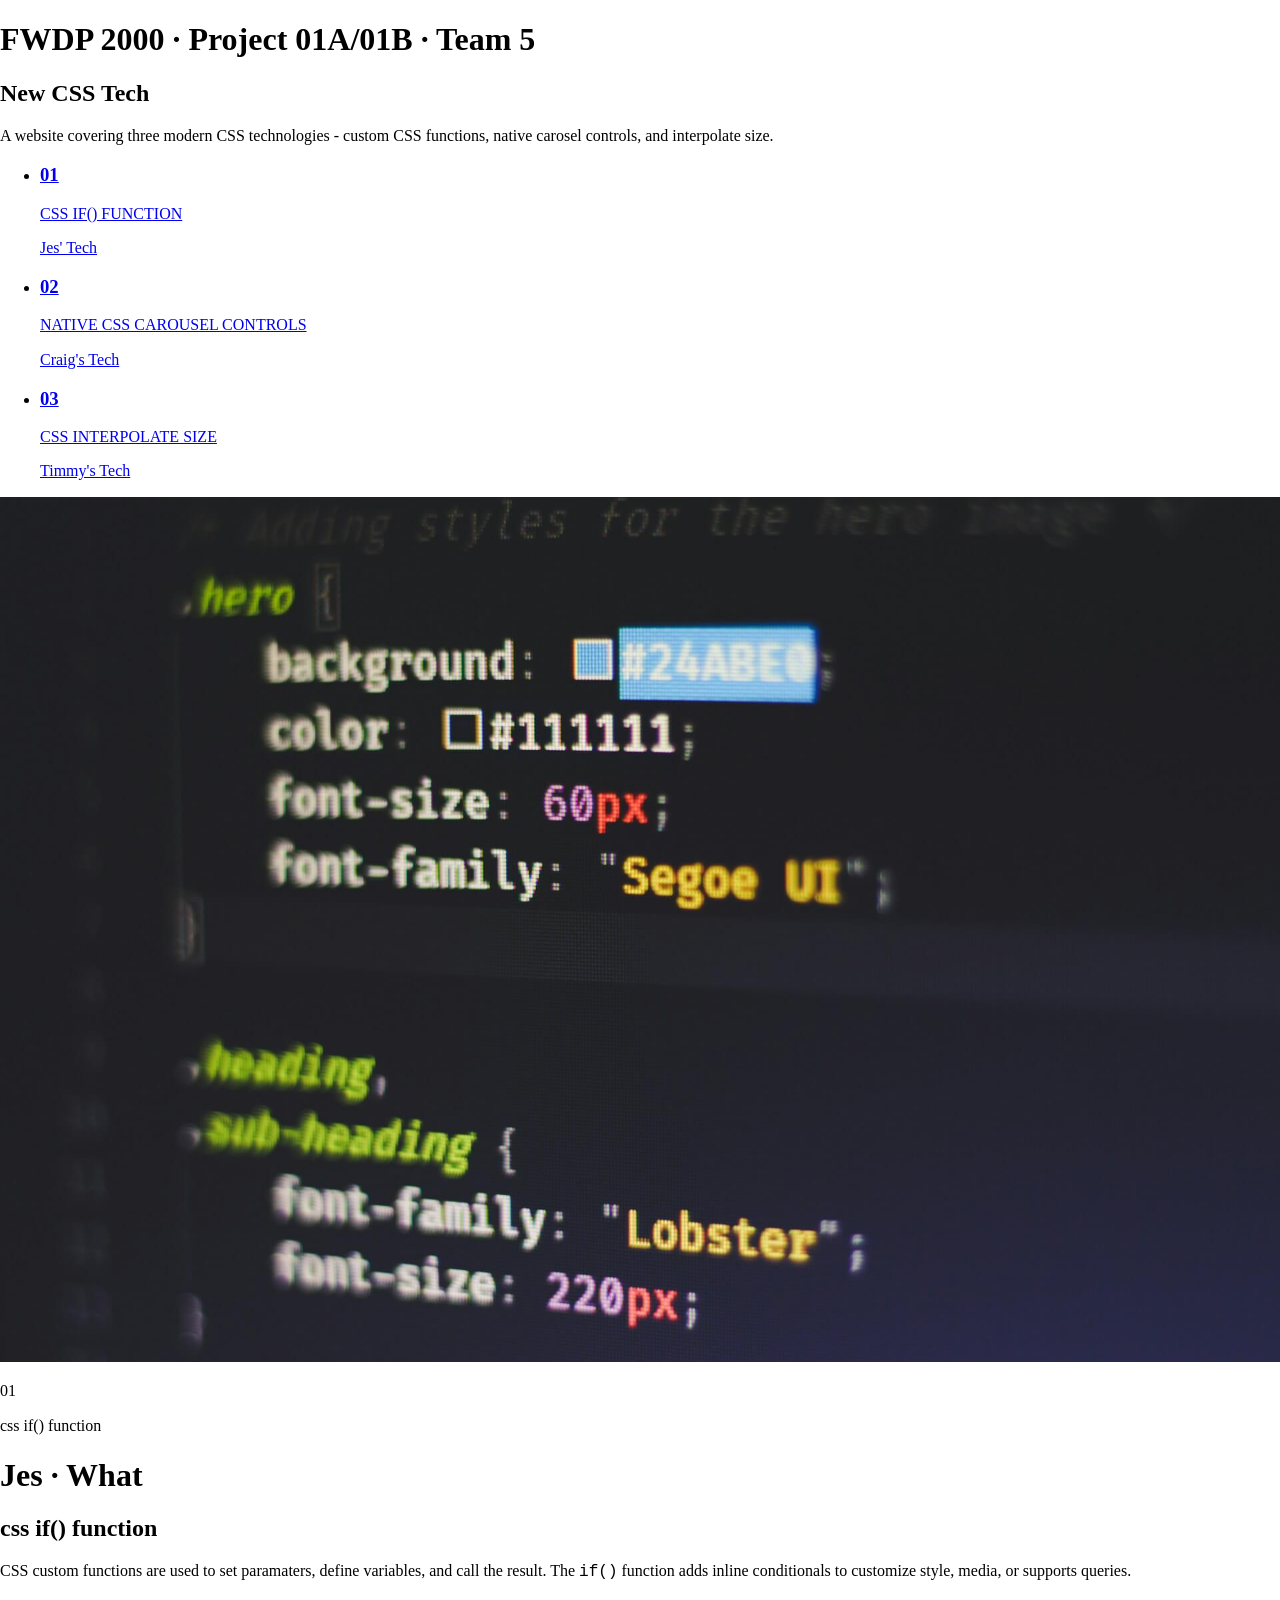
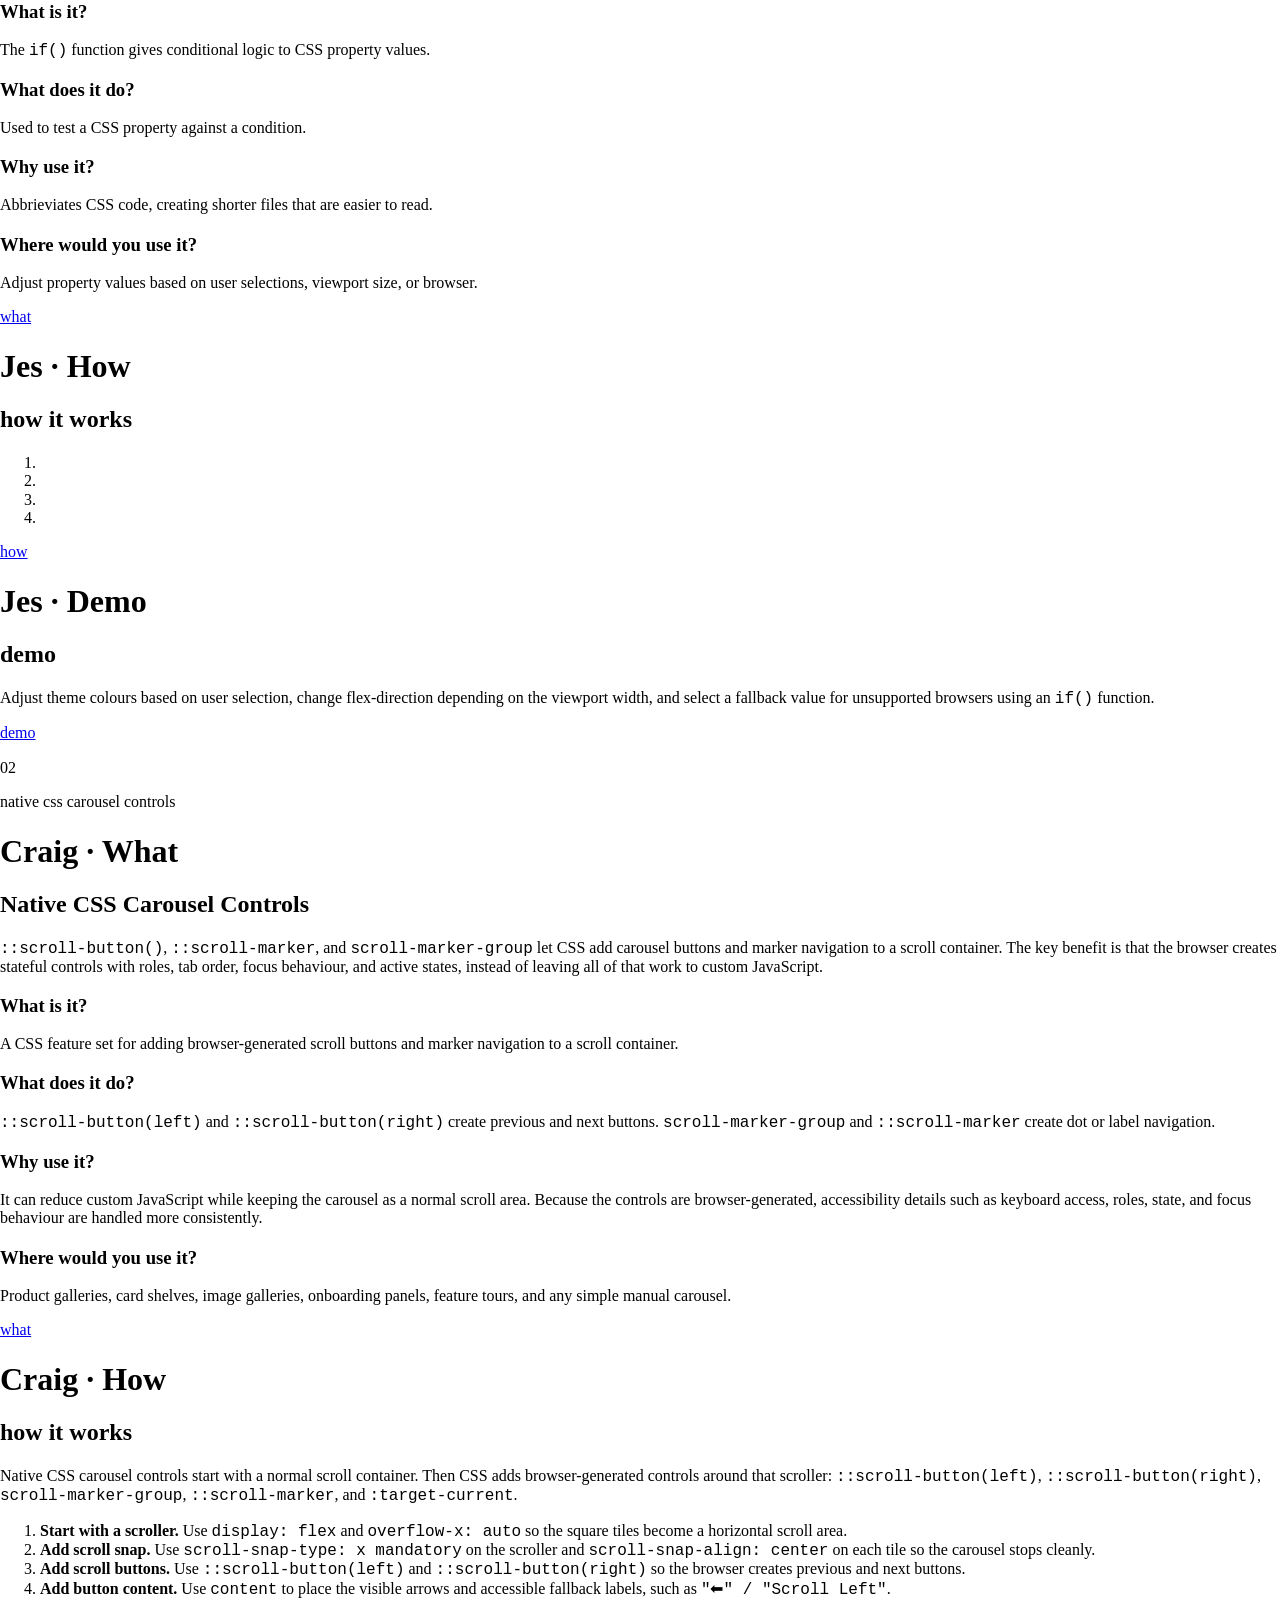
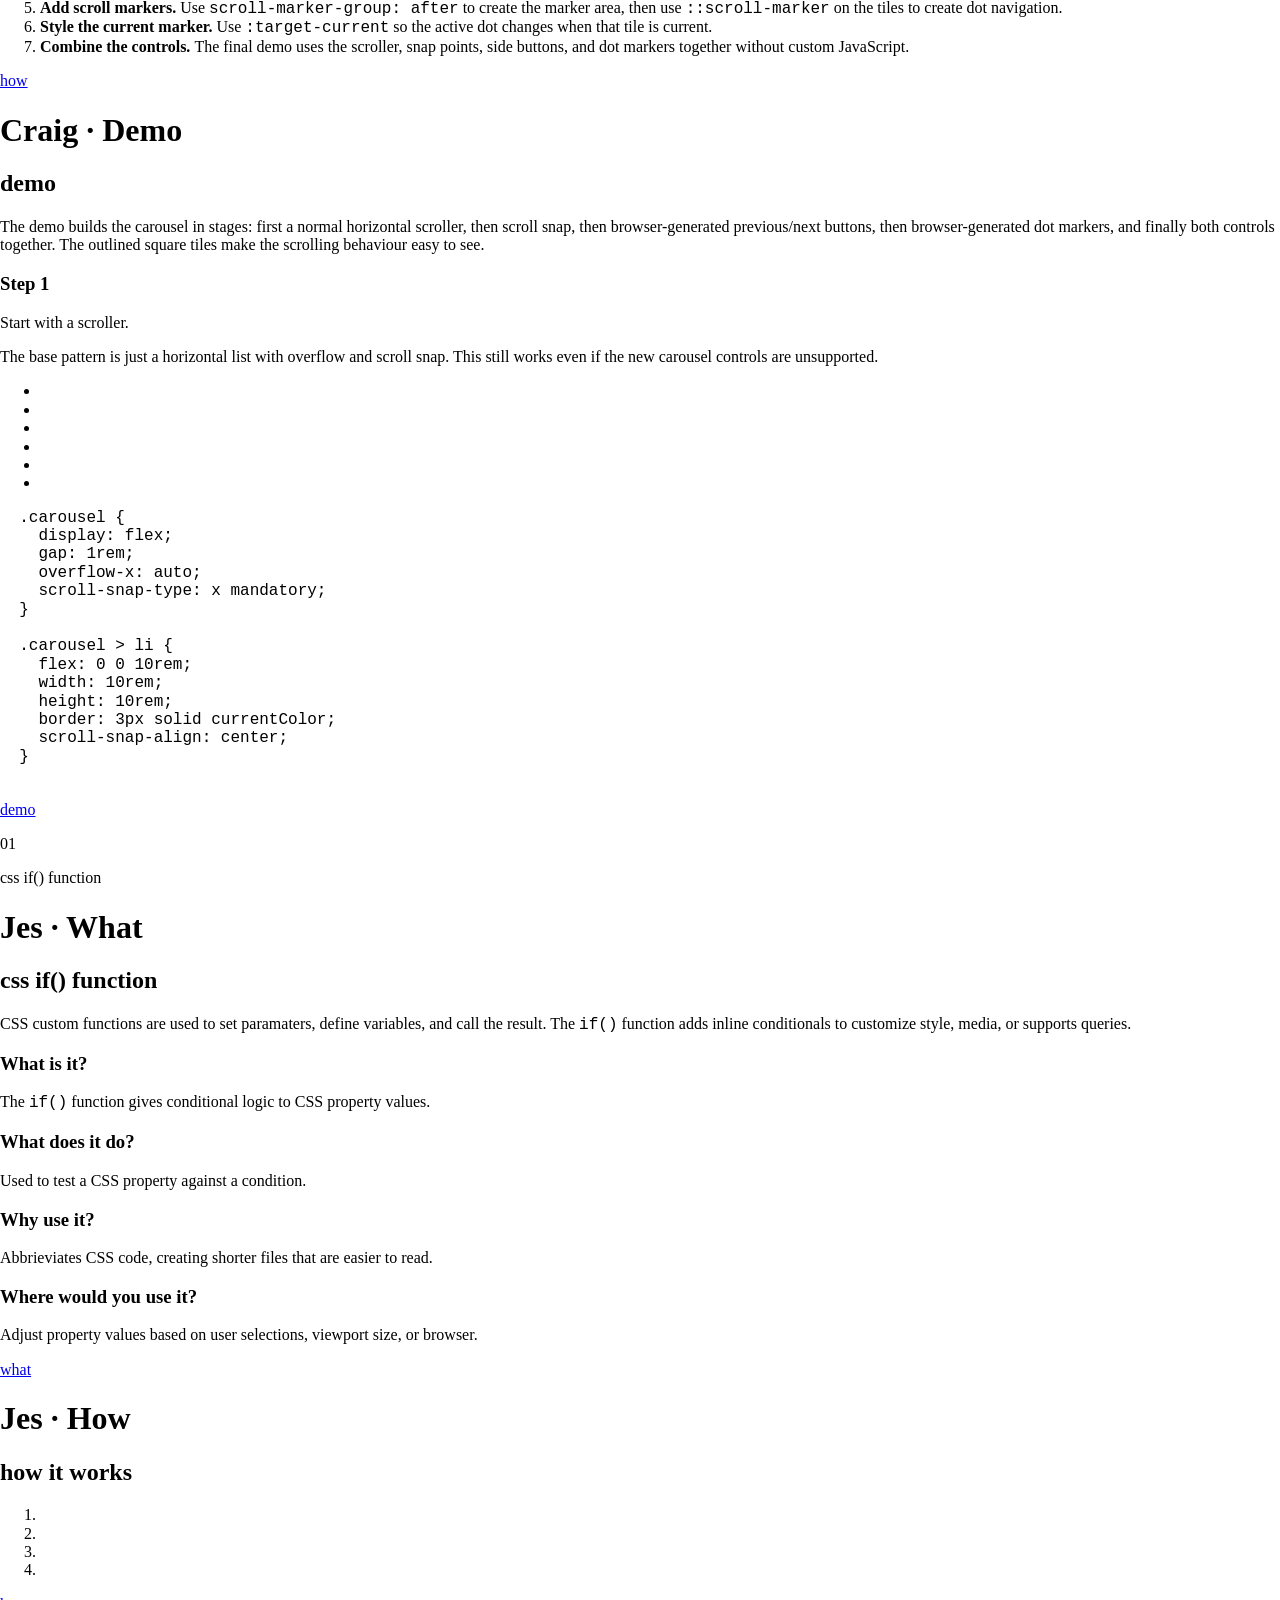
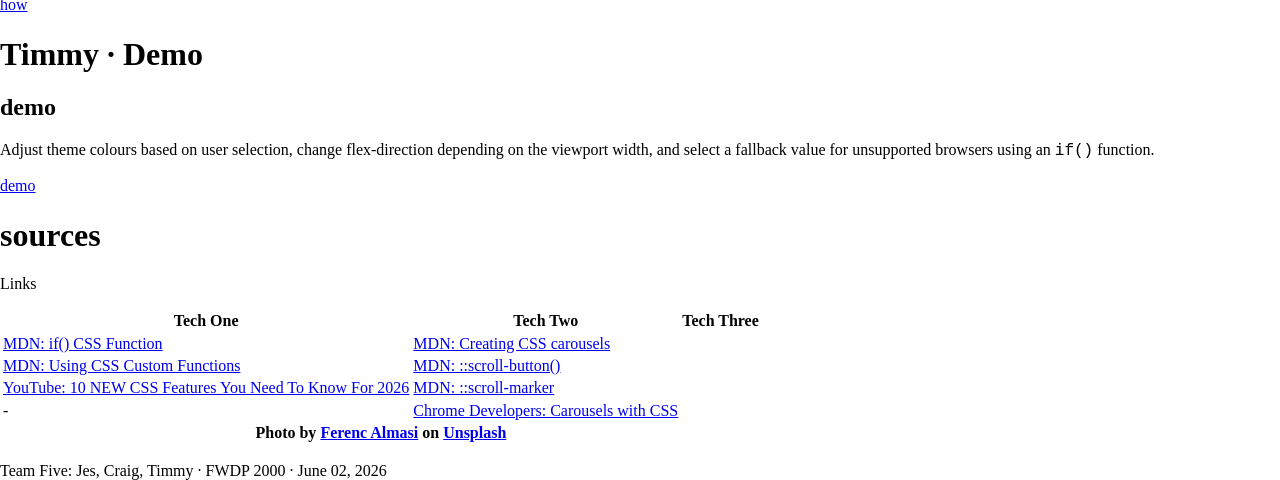
==== commit 67d9dba5: "Necessary modifications due to write-overs." ====
--- a/index.html
+++ b/index.html
@@ -1,550 +1,516 @@
 <!doctype html>
 <html lang="en">
-<head>
-  <meta charset="utf-8">
-  <meta name="viewport" content="width=device-width, initial-scale=1">
-  <meta
-    name="description"
-    content="A Web Dev 2 project site about three new CSS tech topics, custom functions, carosel controls, and z">
-  <title>Team 5: New CSS Tech</title>
-
-  <!-- Site Favicon -->
-  <link rel="icon" type="image/png" href="favicon-96x96.png" sizes="96x96" />
-  <link rel="icon" type="image/svg+xml" href="favicon.svg" />
-  <link rel="shortcut icon" href="favicon.ico" />
-  <link rel="apple-touch-icon" sizes="180x180" href="apple-touch-icon.png" />
-  <meta name="apple-mobile-web-app-title" content="NewCSSTech" />
-  <link rel="manifest" href="site.webmanifest" />
-
-  <link rel="stylesheet" href="styles/normalize-fwd.css">
-  <link rel="stylesheet" href="styles/styles.css">
-
-  <!-- function script -->
-  <script src="scripts/script.js" defer></script>
-
-</head>
-
-<body>
-  <a class="skip-link" href="#main">Skip to main content</a>
-
-  <header class="site-header">
-    <div class="header-content">
-      <div class="header-text">
-        <p class="section-label">FWDP 2000 · Project 01A/01B · Team 5</p>
-
-        <h1>New CSS Tech</h1>
-
-        <p class="intro-text">
-          A website covering three modern CSS technologies - custom CSS functions, native carousel controls, and z.
+  <head>
+    <meta charset="utf-8">
+    <meta name="viewport" content="width=device-width, initial-scale=1">
+    <meta
+      name="description"
+      content="A Web Dev 2 project site about three new CSS tech topics, custom functions, carosel-controls, and interpolate size">
+    <title>Team 5: New CSS Tech</title>
+
+    <!-- Site Favicon -->
+    <link rel="icon" type="image/png" href="favicon-96x96.png" sizes="96x96" />
+    <link rel="icon" type="image/svg+xml" href="favicon.svg" />
+    <link rel="shortcut icon" href="favicon.ico" />
+    <link rel="apple-touch-icon" sizes="180x180" href="apple-touch-icon.png" />
+    <meta name="apple-mobile-web-app-title" content="NewCSSTech" />
+    <link rel="manifest" href="site.webmanifest" />
+
+    <link rel="stylesheet" href="styles/normalize-fwd.css">
+    <link rel="stylesheet" href="styles/styles.css">
+
+    <!-- function script -->
+    <script src="scripts/script.js" defer></script>
+
+  </head>
+
+  <body>
+    
+    <a class="screen-reader-text" href="#site-main">Skip to content</a>
+
+    <div class="site-wrapper">
+
+      <header class="site-header">
+
+        <h1>FWDP 2000 · Project 01A/01B · Team 5</h1>
+
+        <h2 class="header-title">New CSS Tech</h2>
+
+        <p>
+          A website covering three modern CSS technologies - custom CSS functions, native carosel controls, and interpolate size.
         </p>
 
-        <nav class="topic-nav" aria-label="Technology sections">
-          <a class="topic-card topic-card-one" href="#technology-one">
-            <span class="topic-number">01</span>
-            <span class="topic-title">Custom CSS Functions</span>
-            <span class="topic-note">Jes's Tech</span>
-          </a>
-
-          <a class="topic-card topic-card-two" href="#native-carousel-controls">
-            <span class="topic-number">02</span>
-            <span class="topic-title">Native CSS Carousel Controls</span>
-            <span class="topic-note">Craig's Tech</span>
-          </a>
-
-          <a class="topic-card topic-card-three" href="#technology-three">
-            <span class="topic-number">03</span>
-            <span class="topic-title">Tech</span>
-            <span class="topic-note">Timmy's Tech</span>
-          </a>
+        <nav class="header-nav">
+
+          <ul class="header-menu">
+            <li class="mono-text"><a href="#tech-one">
+              <h3>01</h3>
+              <p>CSS IF() FUNCTION</p>
+              <p>Jes' Tech</p>
+            </a></li>
+            <li class="mono-text"><a href="#tech-two">
+              <h3>02</h3>
+              <p>NATIVE CSS CAROUSEL CONTROLS</p>
+              <p>Craig's Tech</p>
+            </a></li>
+            <li class="mono-text">
+              <a href="#tech-three">
+                <h3>03</h3>
+                <p>CSS INTERPOLATE SIZE</p>
+                <p>Timmy's Tech</p>
+              </a></li>
+          </ul>
+
         </nav>
-      </div>
-
-      <picture class="hero-picture">
-        <source media="(max-width: 700px)" srcset="images/hero-700w.jpg">
-        <source srcset="images/hero-1920w.jpg">
-        <img
-          src="images/hero-1920w.jpg"
-          class="hero-image"
-          alt="Closeup of CSS code describing a hero class, heading, and sub-heading.">
-      </picture>
-
-    </div>
-  </header>
-
-  <main id="main">
-
-    <section class="technology-row tech-one" id="if-function" aria-labelledby="tech-one-title">
-      <div class="row-label">
-        <p>01</p>
-        <h2 id="tech-one-title">if() function</h2>
-      </div>
-
-      <section class="tech-section" id="function-what">
-        <p class="section-label">Jes · What</p>
-        <h3>if() function</h3>
-
-        <p class="summary">
-          CSS custom functions are used to set paramaters, define variables, and call the result.  The <code>if()</code> function adds inline conditionals to customize three queries: <code>@container</code> style-features, <code>@media</code>, or <code>@supports</code>.
-        </p>
-
-        <div class="info-cards">
-          <section>
-            <h4>What is it?</h4>
-            <p>
-              The <code>if()</code> function gives conditional logic to CSS property values, allowing changes without adding script files.
-            </p>
-          </section>
-
-          <section>
-            <h4>What does it do?</h4>
-            <p>
-              Uses <code>if-test : value</code> and <code>else : value</code> pairs to test a CSS property against a condition.
-            </p>
-          </section>
-
-          <section>
-            <h4>Why use it?</h4>
-            <p>
-              Abbrieviates CSS code necessary for styling, creating shorter files that are easier to read.
-            </p>
-          </section>
-
-          <section>
-            <h4>Where would you use it?</h4>
-            <p>
-              Automatically adjust CSS property values based on user selections, viewport size, or browser.
-            </p>
-          </section>
-        </div>
-      </section>
-
-      <a class="section-link link-what" href="#function-what">What</a>
-
-      <section class="tech-section" id="function-how">
-        <p class="section-label">Jes · How</p>
-        <h3>Conditional Logic Return</h3>
-
-        <div class="content-box">
-          <ol>
-            <li>Choose a CSS property.</li>
-            <li>Create a conditional <code>if()</code> function.</li>
-              <ol type="a">
-                <li>Use <code>style()</code> to check custom properties.</li>
-                <li>Use <code>media()</code> to adjust based on the viewport.</li>
-                <li>Use <code>supports()</code> to change the property based on what the browser supports.  This one must end with an <code>else : value</code> pair.</li>
+
+        <picture class="hero-picture">
+          <source media="(width < 768px)" srcset="images/hero-700w.jpg">
+          <source media="(width >= 768px)" srcset="images/hero-1920w.jpg">
+
+          <img
+            src="images/hero-1920w.jpg"
+            class="hero-image"
+            alt="Closeup of CSS code describing a hero class, heading, and sub-heading.">
+        </picture>
+
+      </header>
+
+      <main class="site-main">
+
+        <section class="technology tech-one" id="tech-one">
+
+          <article class="article-label">
+            <p>01</p>
+            <p>css if() function</p>
+          </article>
+
+          <article class="article-what" id="what-one">
+            <h1>Jes · What</h1>
+              <section class="section-intro one">
+                <h2>css if() function</h2>
+
+                <p>
+                  CSS custom functions are used to set paramaters, define variables, and call the result.  The <code>if()</code> function adds inline conditionals to customize style, media, or supports queries.
+                </p>
+              </section>
+
+              <section class="what-questions">
+
+                <article class="what-question">
+                  <h3>What is it?</h3>
+
+                  <p>
+                    The <code>if()</code> function gives conditional logic to CSS property values.
+                  </p>
+                </article>
+
+                <article class="what-question">
+                  <h3>What does it do?</h3>
+
+                  <p>
+                    Used to test a CSS property against a condition.
+                  </p>
+                </article>
+
+                <article class="what-question">
+                  <h3>Why use it?</h3>
+
+                  <p>
+                    Abbrieviates CSS code, creating shorter files that are easier to read.
+                  </p>
+                </article>
+
+                <article class="what-question">
+                  <h3>Where would you use it?</h3>
+
+                  <p>
+                    Adjust property values based on user selections, viewport size, or browser.
+                  </p>
+                </article>
+
+              </section>
+
+              <a class="section-link" href="#what-one">what</a>
+              
+          </article>
+
+          <article class="article-how" id="how-one">
+
+            <h1>Jes · How</h1>
+
+            <section class="section-intro one">
+              <h2>how it works</h2>
+            </section>
+
+            <section class="list-how">
+              <ol type="1">
+                <li></li>
+                <li></li>
+                <ol type="a">
+
+                </ol>
+                <li></li>
+                <li></li>
               </ol>
-            <li>The property will be set to the value of the first true condition found.</li>
-          </ol>
-        </div>
-      </section>
-
-      <a class="section-link link-how" href="#function-how">How</a>
-
-      <section class="tech-section" id="function-demo">
-        <p class="section-label">Jes · Demo</p>
-        <h3>Changing Theme</h3>
-        <div class="content-box">
-          <p>
-            Using <code>if()</code> in conjunction with the CSS <code>var()</code> function, we can set the site's colours to change according to the user's selection.
-          </p>
-        </div>
-
-        <div class="function-steps">
-          <section class="function-step">
-            <div class="function-step-text">
-              <p class="section-label"></p>
-              <h4></h4>
-              <p></p>
-            </div>
-            
-            <div class="function-demo-grid">
-              <div class="function-showcase" id="theme-change">
-
-                <button class="theme-button active" type="button" value="light">
-                  Light
-                </button>
-
-                <button class="theme-button" type="button" value="dark">
-                  Dark
-                </button>
-
-              </div>
-              <pre class="demo-code">
-  <code>#theme-change {
-    --theme: light;
-
-    background-color: if(
-        style(--theme: dark): #0c1021;
-        style(--theme: light): #0fc6c2;
-      );
-      color: if(
-        style(--theme: dark): #f8f7ef;
-        style(--theme: light): #0c1021;
-      );
+
+            </section>
+
+            <a class="section-link" href="#how-one">how</a>
+
+          </article>
+
+          <article class="article-demo" id="demo-one">
+
+            <h1>Jes · Demo</h1>
+
+            <section class="section-intro one">
+              <h2>demo</h2>
+            </section>
+
+            <section class="demo-steps">
+
+              <article class="demo-step">
+                <p>
+                  Adjust theme colours based on user selection, change flex-direction depending on the viewport width, and select a fallback value for unsupported browsers using an <code>if()</code> function.
+                </p>
+              </article>
+
+              <article class="demo-step">
+                <section class="demo-visual">
+
+                </section>
+
+                <section class="demo-code">
+
+                </section>
+              </article>
+
+            </section>
+
+            <a class="section-link" href="#demo-one">demo</a>
+
+          </article>
+
+        </section>
+
+        <section class="technology tech-two" id="tech-two">
+
+          <article class="article-label">
+            <p>02</p>
+            <p>native css carousel controls</p>
+          </article>
+
+          <article class="article-what" id="what-two">
+            <h1>Craig · What</h1>
+              <section class="section-intro two">
+                <h2>Native CSS Carousel Controls</h2>
+
+                <p>
+                  <code>::scroll-button()</code>, <code>::scroll-marker</code>, and <code>scroll-marker-group</code> let CSS add carousel buttons and marker navigation to a scroll container. The key benefit is that the browser creates stateful controls with roles, tab order, focus behaviour, and active states, instead of leaving all of that work to custom JavaScript.
+                </p>
+              </section>
+
+              <section class="what-questions">
+
+                <article class="what-question">
+                  <h3>What is it?</h3>
+
+                  <p>
+                    A CSS feature set for adding browser-generated scroll buttons and marker navigation to a scroll container.
+                  </p>
+                </article>
+
+                <article class="what-question">
+                  <h3>What does it do?</h3>
+
+                  <p>
+                    <code>::scroll-button(left)</code> and <code>::scroll-button(right)</code> create previous and next buttons.  <code>scroll-marker-group</code> and <code>::scroll-marker</code> create dot or label navigation.
+                  </p>
+                </article>
+
+                <article class="what-question">
+                  <h3>Why use it?</h3>
+
+                  <p>
+                    It can reduce custom JavaScript while keeping the carousel as a normal scroll area. Because the controls are browser-generated, accessibility details such as keyboard access, roles, state, and focus behaviour are handled more consistently.
+                  </p>
+                </article>
+
+                <article class="what-question">
+                  <h3>Where would you use it?</h3>
+
+                  <p>
+                    Product galleries, card shelves, image galleries, onboarding panels, feature tours, and any simple manual carousel.
+                  </p>
+                </article>
+
+              </section>
+
+              <a class="section-link" href="#what-two">what</a>
+              
+          </article>
+
+          <article class="article-how" id="how-two">
+
+            <h1>Craig · How</h1>
+
+            <section class="section-intro two">
+              <h2>how it works</h2>
+            </section>
+
+            <section class="list-how">
+
+              <p>
+                Native CSS carousel controls start with a normal scroll container. Then CSS adds browser-generated controls around that scroller: <code>::scroll-button(left)</code>, <code>::scroll-button(right)</code>, <code>scroll-marker-group</code>, <code>::scroll-marker</code>, and <code>:target-current</code>.
+              </p>
+
+              <ol type="1">
+                <li><strong>Start with a scroller. </strong>Use <code>display: flex</code> and <code>overflow-x: auto</code> so the square tiles become a horizontal scroll area.</li>
+                <li><strong>Add scroll snap. </strong>Use <code>scroll-snap-type: x mandatory</code> on the scroller and <code>scroll-snap-align: center</code> on each tile so the carousel stops cleanly.</li>
+                <li><strong>Add scroll buttons. </strong>Use <code>::scroll-button(left)</code> and <code>::scroll-button(right)</code> so the browser creates previous and next buttons.</li>
+                <li><strong>Add button content. </strong>Use <code>content</code> to place the visible arrows and accessible fallback labels, such as <code>"⬅" / "Scroll Left"</code>.</li>
+                <li><strong>Add scroll markers. </strong>Use <code>scroll-marker-group: after</code> to create the marker area, then use <code>::scroll-marker</code> on the tiles to create dot navigation.</li>
+                <li><strong>Style the current marker. </strong>Use <code>:target-current</code> so the active dot changes when that tile is current.</li>
+                <li><strong>Combine the controls. </strong>The final demo uses the scroller, snap points, side buttons, and dot markers together without custom JavaScript.</li>
+              </ol>
+
+            </section>
+
+            <a class="section-link" href="#how-two">how</a>
+
+          </article>
+
+          <article class="article-demo" id="demo-two">
+
+            <h1>Craig · Demo</h1>
+
+            <section class="section-intro two">
+              <h2>demo</h2>
+            </section>
+
+            <section class="demo-steps">
+
+              <article class="demo-step">
+                <p>
+                  The demo builds the carousel in stages: first a normal horizontal scroller, then scroll snap, then browser-generated previous/next buttons, then browser-generated dot markers, and finally both controls together. The outlined square tiles make the scrolling behaviour easy to see.
+                </p>
+              </article>
+
+              <article class="demo-step">
+
+                <h3>Step 1</h3>
+                <p>Start with a scroller.</p>
+                <p>
+                  The base pattern is just a horizontal list with overflow and scroll snap. This still works even if the new carousel controls are unsupported.
+                </p>
+
+                <section class="demo-visual">
+                  <ul aria-label="scroller-basic" class="carousel basic">
+                    <li aria-hidden="true"></li>
+                    <li aria-hidden="true"></li>
+                    <li aria-hidden="true"></li>
+                    <li aria-hidden="true"></li>
+                    <li aria-hidden="true"></li>
+                    <li aria-hidden="true"></li>
+                  </ul>
+                </section>
+
+                <section class="demo-code">
+                  <pre>
+  .carousel {
+    display: flex;
+    gap: 1rem;
+    <span class="code-highlight">overflow-x: auto;</span>
+    <span class="code-highlight">scroll-snap-type: x mandatory;</span>
   }
 
-  .theme-button {
-    padding: 0.5rem 1rem;
-    border: solid #0c1021;
-    border-radius: 2rem;
-    cursor: pointer;
+  .carousel &gt; li {
+    <span class="code-highlight">flex: 0 0 10rem;</span>
+    width: 10rem;
+    height: 10rem;
+    border: 3px solid currentColor;
+    <span class="code-highlight">scroll-snap-align: center;</span>
   }
-  
-  .theme-button.active {
-    font-weight: bold;
-    border: if(
-      style(--theme: dark): thick solid #f8f7ef;
-      style(--theme: light): thick solid #6d28d9;
-    );
-    background-color: if(
-      style(--theme: dark): #6d28d9;
-      style(--theme: light): #f8f7ef;
-    );
-    color: if(
-      style(--theme: dark): #f8f7ef;
-      style(--theme: light): #0c1021;
-    );
-  }</code>
-</pre>
-            </div>
-          </section>
-        </div>
-      </section>
-      <a class="section-link link-demo" href="#function-demo">Demo</a>
-      </section>
-
-    <section class="technology-row tech-two" id="native-carousel-controls" aria-labelledby="tech-two-title">
-      <div class="row-label">
-        <p>02</p>
-        <h2 id="tech-two-title">Native CSS Carousel Controls</h2>
-      </div>
-
-      <section class="tech-section" id="carousel-what">
-        <p class="section-label">Craig · What</p>
-        <h3>Native CSS Carousel Controls</h3>
-
-        <p class="summary"><code>::scroll-button()</code>, <code>::scroll-marker</code>, and <code>scroll-marker-group</code> let CSS add carousel buttons and marker navigation to a scroll container. The key benefit is that the browser creates stateful controls with roles, tab order, focus behaviour, and active states, instead of leaving all of that work to custom JavaScript.</p>
-
-        <div class="info-cards">
-          <section>
-            <h4>What is it?</h4>
-            <p>
-              A CSS feature set for adding browser-generated scroll buttons and
-              marker navigation to a scroll container.
-            </p>
-          </section>
-
-          <section>
-            <h4>What does it do?</h4>
-            <p><code>::scroll-button(left)</code> and <code>::scroll-button(right)</code> create previous and next buttons. <code>scroll-marker-group</code> and <code>::scroll-marker</code> create dot or label navigation.</p>
-          </section>
-
-          <section>
-            <h4>Why use it?</h4>
-            <p>It can reduce custom JavaScript while keeping the carousel as a normal scroll area. Because the controls are browser-generated, accessibility details such as keyboard access, roles, state, and focus behaviour are handled more consistently.</p>
-          </section>
-
-          <section>
-            <h4>Where would you use it?</h4>
-            <p>Product galleries, card shelves, image galleries, onboarding panels, feature tours, and any simple manual carousel.</p>
-          </section>
-        </div>
-      </section>
-
-      <a class="section-link link-what" href="#carousel-what">What</a>
-
-      <section class="tech-section" id="carousel-how">
-        <p class="section-label">Craig · How</p>
-        <h3>How the new CSS builds up</h3>
-
-        <div class="content-box">
-          <p>Native CSS carousel controls start with a normal scroll container. Then CSS adds browser-generated controls around that scroller: <code>::scroll-button(left)</code>, <code>::scroll-button(right)</code>, <code>scroll-marker-group</code>, <code>::scroll-marker</code>, and <code>:target-current</code>.</p>
-          <ol>
-            <li><strong>Start with a scroller. </strong>Use <code>display: flex</code> and <code>overflow-x: auto</code> so the square tiles become a horizontal scroll area.</li>
-            <li><strong>Add scroll snap. </strong>Use <code>scroll-snap-type: x mandatory</code> on the scroller and <code>scroll-snap-align: center</code> on each tile so the carousel stops cleanly.</li>
-            <li><strong>Add scroll buttons. </strong>Use <code>::scroll-button(left)</code> and <code>::scroll-button(right)</code> so the browser creates previous and next buttons.</li>
-            <li><strong>Add button content. </strong>Use <code>content</code> to place the visible arrows and accessible fallback labels, such as <code>"⬅" / "Scroll Left"</code>.</li>
-            <li><strong>Add scroll markers. </strong>Use <code>scroll-marker-group: after</code> to create the marker area, then use <code>::scroll-marker</code> on the tiles to create dot navigation.</li>
-            <li><strong>Style the current marker. </strong>Use <code>:target-current</code> so the active dot changes when that tile is current.</li>
-            <li><strong>Combine the controls. </strong>The final demo uses the scroller, snap points, side buttons, and dot markers together without custom JavaScript.</li>
-          </ol>
-        </div>
-      </section>
-
-      <a class="section-link link-how" href="#carousel-how">How</a>
-      
-      <section class="tech-section" id="carousel-demo">
-        <p class="section-label">Craig · Demo</p>
-        <h3>Build-up demo</h3>
-        <div class="content-box">
-          <p>The demo builds the carousel in stages: first a normal horizontal scroller, then scroll snap, then browser-generated previous/next buttons, then browser-generated dot markers, and finally both controls together. The outlined square tiles make the scrolling behaviour easy to see.</p>
-        </div>
-        <div class="carousel-steps">
-          <section class="carousel-step">
-            <div class="carousel-step-text">
-              <p class="section-label">Step 1</p>
-              <h4>Start with a scroller</h4>
-              <p>
-                The base pattern is just a horizontal list with overflow and
-                scroll snap. This still works even if the new carousel controls
-                are unsupported.
-              </p>
-            </div>
-            <div class="carousel-demo-grid">
-              <div class="carousel-showcase">
-                <ul aria-label="Basic horizontal scroller example" class="demo-carousel demo-carousel-basic">
-                  <li aria-hidden="true"></li>
-                  <li aria-hidden="true"></li>
-                  <li aria-hidden="true"></li>
-                  <li aria-hidden="true"></li>
-                  <li aria-hidden="true"></li>
-                  <li aria-hidden="true"></li>
-                </ul>
-              </div>
-              <pre class="demo-code"><code>.carousel {
-        display: flex;
-        gap: 1rem;
-        <span class="code-highlight">overflow-x: auto;</span>
-        <span class="code-highlight">scroll-snap-type: x mandatory;</span>
-      }
-
-      .carousel &gt; li {
-        <span class="code-highlight">flex: 0 0 10rem;</span>
-        width: 10rem;
-        height: 10rem;
-        border: 3px solid currentColor;
-        <span class="code-highlight">scroll-snap-align: center;</span>
-      }</code></pre>
-            </div>
-          </section>
-          <section class="carousel-step">
-            <div class="carousel-step-text">
-              <p class="section-label">Step 2</p>
-              <h4>Add scroll buttons</h4>
-              <p><code>::scroll-button(left)</code> and <code>::scroll-button(right)</code> let CSS ask the browser to create previous and next buttons for the scroll area. These browser-created buttons page through most of the scroll area.</p>
-            </div>
-            <div class="carousel-demo-grid">
-              <div class="carousel-showcase">
-                <ul aria-label="Carousel with scroll buttons example" class="demo-carousel demo-carousel-buttons">
-                  <li aria-hidden="true"></li>
-                  <li aria-hidden="true"></li>
-                  <li aria-hidden="true"></li>
-                  <li aria-hidden="true"></li>
-                  <li aria-hidden="true"></li>
-                  <li aria-hidden="true"></li>
-                </ul>
-              </div>
-              <pre class="demo-code"><code>.carousel<span class="code-highlight">::scroll-button(left)</span> {
-        <span class="code-highlight">content: "⬅" / "Scroll Left";</span>
-      }
-
-      .carousel<span class="code-highlight">::scroll-button(right)</span> {
-        <span class="code-highlight">content: "⮕" / "Scroll Right";</span>
-      }
-
-      .carousel::scroll-button(*)<span class="code-highlight">:focus-visible</span> {
-        outline-offset: 5px;
-      }</code></pre>
-            </div>
-          </section>
-          <section class="carousel-step">
-            <div class="carousel-step-text">
-              <p class="section-label">Step 3</p>
-              <h4>Add scroll markers</h4>
-              <p>
-                <code>scroll-marker-group</code> creates the marker area, and
-                <code>::scroll-marker</code> creates a marker for selected
-                scroll items. <code>:target-current</code> styles the active
-                marker.
-              </p>
-            </div>
-            <div class="carousel-demo-grid">
-              <div class="carousel-showcase">
-                <ul aria-label="Carousel with scroll markers example" class="demo-carousel demo-carousel-markers">
-                  <li aria-hidden="true"></li>
-                  <li aria-hidden="true"></li>
-                  <li aria-hidden="true"></li>
-                  <li aria-hidden="true"></li>
-                  <li aria-hidden="true"></li>
-                  <li aria-hidden="true"></li>
-                </ul>
-              </div>
-              <pre class="demo-code"><code>.carousel {
-        <span class="code-highlight">scroll-marker-group: after;</span>
-      }
-
-      .carousel &gt; li<span class="code-highlight">::scroll-marker</span> {
-        <span class="code-highlight">content: " ";</span>
-      }
-
-      .carousel &gt; li::scroll-marker<span class="code-highlight">:target-current</span> {
-        background: currentColor;
-      }</code></pre>
-            </div>
-          </section>
-          <section class="carousel-step">
-            <div class="carousel-step-text">
-              <p class="section-label">Step 4</p>
-              <h4>Use both together</h4>
-              <p>
-                The full version combines the basic scroller, scroll snap,
-                buttons, and markers. The new controls are wrapped in
-                support checks so unsupported browsers still get the
-                horizontal scroller.
-              </p>
-            </div>
-            <div class="carousel-demo-grid">
-              <div class="carousel-showcase">
-                <ul aria-label="Carousel with scroll buttons and markers example" class="demo-carousel demo-carousel-complete">
-                  <li aria-hidden="true"></li>
-                  <li aria-hidden="true"></li>
-                  <li aria-hidden="true"></li>
-                  <li aria-hidden="true"></li>
-                  <li aria-hidden="true"></li>
-                  <li aria-hidden="true"></li>
-                </ul>
-              </div>
-              <pre class="demo-code"><code>.carousel {
-        scroll-snap-type: x mandatory;
-        <span class="code-highlight">scroll-marker-group: after;</span>
-      }
-
-      .carousel<span class="code-highlight">::scroll-button(left)</span> {
-        <span class="code-highlight">content: "⬅" / "Scroll Left";</span>
-      }
-
-      .carousel<span class="code-highlight">::scroll-button(right)</span> {
-        <span class="code-highlight">content: "⮕" / "Scroll Right";</span>
-      }
-
-      .carousel &gt; li<span class="code-highlight">::scroll-marker</span> {
-        <span class="code-highlight">content: " ";</span>
-      }</code></pre>
-            </div>
-          </section>
-        </div>
-      </section>
-      <a class="section-link link-demo" href="#carousel-demo">Demo</a>
-      </section>
-
-
-    <section class="technology-row tech-three" id="technology-three" aria-labelledby="tech-three-title">
-      <div class="row-label">
-        <p>03</p>
-        <h2 id="tech-three-title">Tech</h2>
-      </div>
-
-      <section class="tech-section" id="tech-three-what">
-        <p class="section-label">Timmy · What</p>
-        <h3>Technology Three Placeholder</h3>
-
-        <p class="summary">
-          Lorem ipsum dolor sit amet consectetur adipisicing elit. Eos hic sed cum ex, possimus veritatis aperiam accusamus fugit neque quia quae nam repellendus aliquam voluptatem? Excepturi cum officiis doloremque praesentium!
-        </p>
-
-        <div class="info-cards">
-          <section>
-            <h4>What is it?</h4>
-            <p>Add the definition here.</p>
-          </section>http://127.0.0.1:5500
-
-          <section>
-            <h4>What does it do?</h4>
-            <p>Add the core function here.</p>
-          </section>
-
-          <section>
-            <h4>Why use it?</h4>
-            <p>Add the practical reason here.</p>
-          </section>
-
-          <section>
-            <h4>Where would you use it?</h4>
-            <p>Add real web use cases here.</p>
-          </section>
-        </div>
-      </section>
-
-      <a class="section-link link-what" href="#tech-three-what">What</a>
-
-      <section class="tech-section" id="tech-three-how">
-        <p class="section-label">Timmy · How</p>
-        <h3>How it works</h3>
-
-        <div class="content-box">
-          <p>Lorem ipsum dolor sit amet consectetur adipisicing elit. Quaerat suscipit magni aliquam, explicabo error nesciunt nam obcaecati magnam ut labore atque neque aperiam voluptatem excepturi esse, sapiente, eveniet officia qui.</p>
-        </div>
-      </section>
-
-      <a class="section-link link-how" href="#tech-three-how">How</a>
-
-      <section class="tech-section" id="tech-three-demo">
-        <p class="section-label">Timmy · Demo</p>
-        <h3>Demo</h3>
-
-        <div class="content-box">
-          <p>Lorem ipsum dolor sit amet consectetur adipisicing elit. Quaerat suscipit magni aliquam, explicabo error nesciunt nam obcaecati magnam ut labore atque neque aperiam voluptatem excepturi esse, sapiente, eveniet officia qui.</p>
-        </div>
-      </section>
-
-      <a class="section-link link-demo" href="#tech-three-demo">Demo</a>
-    </section>
-
-    <section class="sources" aria-labelledby="sources-title">
-      <div>
-        <p class="section-label">Sources</p>
-        <h2 id="sources-title">Research Links</h2>
-      </div>
-
-      <div class="reference-table">
-        <table>
-
-          <thead>
+                  </pre>
+                </section>
+
+              </article>
+
+            </section>
+
+            <a class="section-link" href="#demo-two">demo</a>
+
+          </article>
+
+        </section>
+
+        <section class="technology tech-three" id="tech-three">
+
+          <article class="article-label">
+            <p>01</p>
+            <p>css if() function</p>
+          </article>
+
+          <article class="article-what" id="what-three">
+            <h1>Jes · What</h1>
+              <section class="section-intro three">
+                <h2>css if() function</h2>
+
+                <p>
+                  CSS custom functions are used to set paramaters, define variables, and call the result.  The <code>if()</code> function adds inline conditionals to customize style, media, or supports queries.
+                </p>
+              </section>
+
+              <section class="what-questions">
+
+                <article class="what-question">
+                  <h3>What is it?</h3>
+
+                  <p>
+                    The <code>if()</code> function gives conditional logic to CSS property values.
+                  </p>
+                </article>
+
+                <article class="what-question">
+                  <h3>What does it do?</h3>
+
+                  <p>
+                    Used to test a CSS property against a condition.
+                  </p>
+                </article>
+
+                <article class="what-question">
+                  <h3>Why use it?</h3>
+
+                  <p>
+                    Abbrieviates CSS code, creating shorter files that are easier to read.
+                  </p>
+                </article>
+
+                <article class="what-question">
+                  <h3>Where would you use it?</h3>
+
+                  <p>
+                    Adjust property values based on user selections, viewport size, or browser.
+                  </p>
+                </article>
+
+              </section>
+
+              <a class="section-link" href="#what-three">what</a>
+              
+          </article>
+
+          <article class="article-how" id="how-three">
+
+            <h1>Jes · How</h1>
+
+            <section class="section-intro three">
+              <h2>how it works</h2>
+            </section>
+
+            <section class="list-how">
+              <ol type="1">
+                <li></li>
+                <li></li>
+                <ol type="a">
+
+                </ol>
+                <li></li>
+                <li></li>
+              </ol>
+
+            </section>
+
+            <a class="section-link" href="#how-three">how</a>
+
+          </article>
+
+          <article class="article-demo" id="demo-three">
+
+            <h1>Timmy · Demo</h1>
+
+            <section class="section-intro three">
+              <h2>demo</h2>
+            </section>
+
+            <section class="demo-steps">
+
+              <article class="demo-step">
+                <p>
+                  Adjust theme colours based on user selection, change flex-direction depending on the viewport width, and select a fallback value for unsupported browsers using an <code>if()</code> function.
+                </p>
+              </article>
+
+              <article class="demo-step">
+                <section class="demo-visual">
+
+                </section>
+
+                <section class="demo-code">
+
+                </section>
+              </article>
+
+            </section>
+
+            <a class="section-link" href="#demo-three">demo</a>
+
+          </article>
+
+        </section>
+
+      </main>
+
+      <footer class="site-footer">
+
+        <section class="sources">
+          <h1>sources</h1>
+          <p>Links</p>
+
+          <table>
+            <thead>
               <tr>
                 <th>Tech One</th>
                 <th>Tech Two</th>
                 <th>Tech Three</th>
               </tr>
-          </thead>
-
-          <tbody>
-            <tr>
+            </thead>
+
+            <tbody>
+              <tr>
                 <td><a href="https://developer.mozilla.org/en-US/docs/Web/CSS/Reference/Values/if">MDN: if() CSS Function</a></td>
                 <td><a href="https://developer.mozilla.org/en-US/docs/Web/CSS/Guides/Overflow/Carousels">MDN: Creating CSS carousels</a></td>
                 <td></td>
-            </tr>
-
-            <tr>
+              </tr>
+              <tr>
                 <td><a href="https://developer.mozilla.org/en-US/docs/Web/CSS/Guides/Custom_functions_and_mixins/Using_custom_functions">MDN: Using CSS Custom Functions</a></td>
                 <td><a href="https://developer.mozilla.org/en-US/docs/Web/CSS/Reference/Selectors/::scroll-button">MDN: ::scroll-button()</a></td>
                 <td></td>
-            </tr>
-
-            <tr>
+              </tr>
+              <tr>
                 <td><a href="https://www.youtube.com/watch?v=svqu6FDiMAs&list=PLwdxEUTBzNh4LAn5dIlaIlFhHs1AWslc2&index=7&t=417s">YouTube: 10 NEW CSS Features You Need To Know For 2026</a></td>
                 <td><a href="https://developer.mozilla.org/en-US/docs/Web/CSS/Reference/Selectors/::scroll-marker">MDN: ::scroll-marker</a></td>
                 <td></td>
-            </tr>
-
-            <tr>
+              </tr>
+              <tr>
                 <td>-</td>
                 <td><a href="https://developer.chrome.com/blog/carousels-with-css">Chrome Developers: Carousels with CSS</a></td>
                 <td></td>
-            </tr>
-
-            <tr>
-              <th class="table-foot" colspan="3">Photo by <a href="https://unsplash.com/@flowforfrank?utm_source=unsplash&utm_medium=referral&utm_content=creditCopyText">Ferenc Almasi</a> on <a href="https://unsplash.com/photos/text-NzERTNpnaDw?utm_source=unsplash&utm_medium=referral&utm_content=creditCopyText">Unsplash</a></th>
-            </tr>
-
-          </tbody>
-
-        </table>
-      </div>
-    </section>
-  </main>
-
-  <footer class="site-footer">
-    <p>Team Five: Jes, Craig, Timmy · FWDP 2000 · June 02, 2026</p>
-  </footer>
-</body>
+              </tr>
+              <tr>
+                <th colspan="3">Photo by <a href="https://unsplash.com/@flowforfrank?utm_source=unsplash&utm_medium=referral&utm_content=creditCopyText">Ferenc Almasi</a> on <a href="https://unsplash.com/photos/text-NzERTNpnaDw?utm_source=unsplash&utm_medium=referral&utm_content=creditCopyText">Unsplash</a></th>
+              </tr>
+            </tbody>
+          </table>
+
+        </section>
+
+        <p>Team Five: Jes, Craig, Timmy · FWDP 2000 · June 02, 2026</p>
+
+      </footer>
+      
+    </div>
+
+  </body>
 </html>
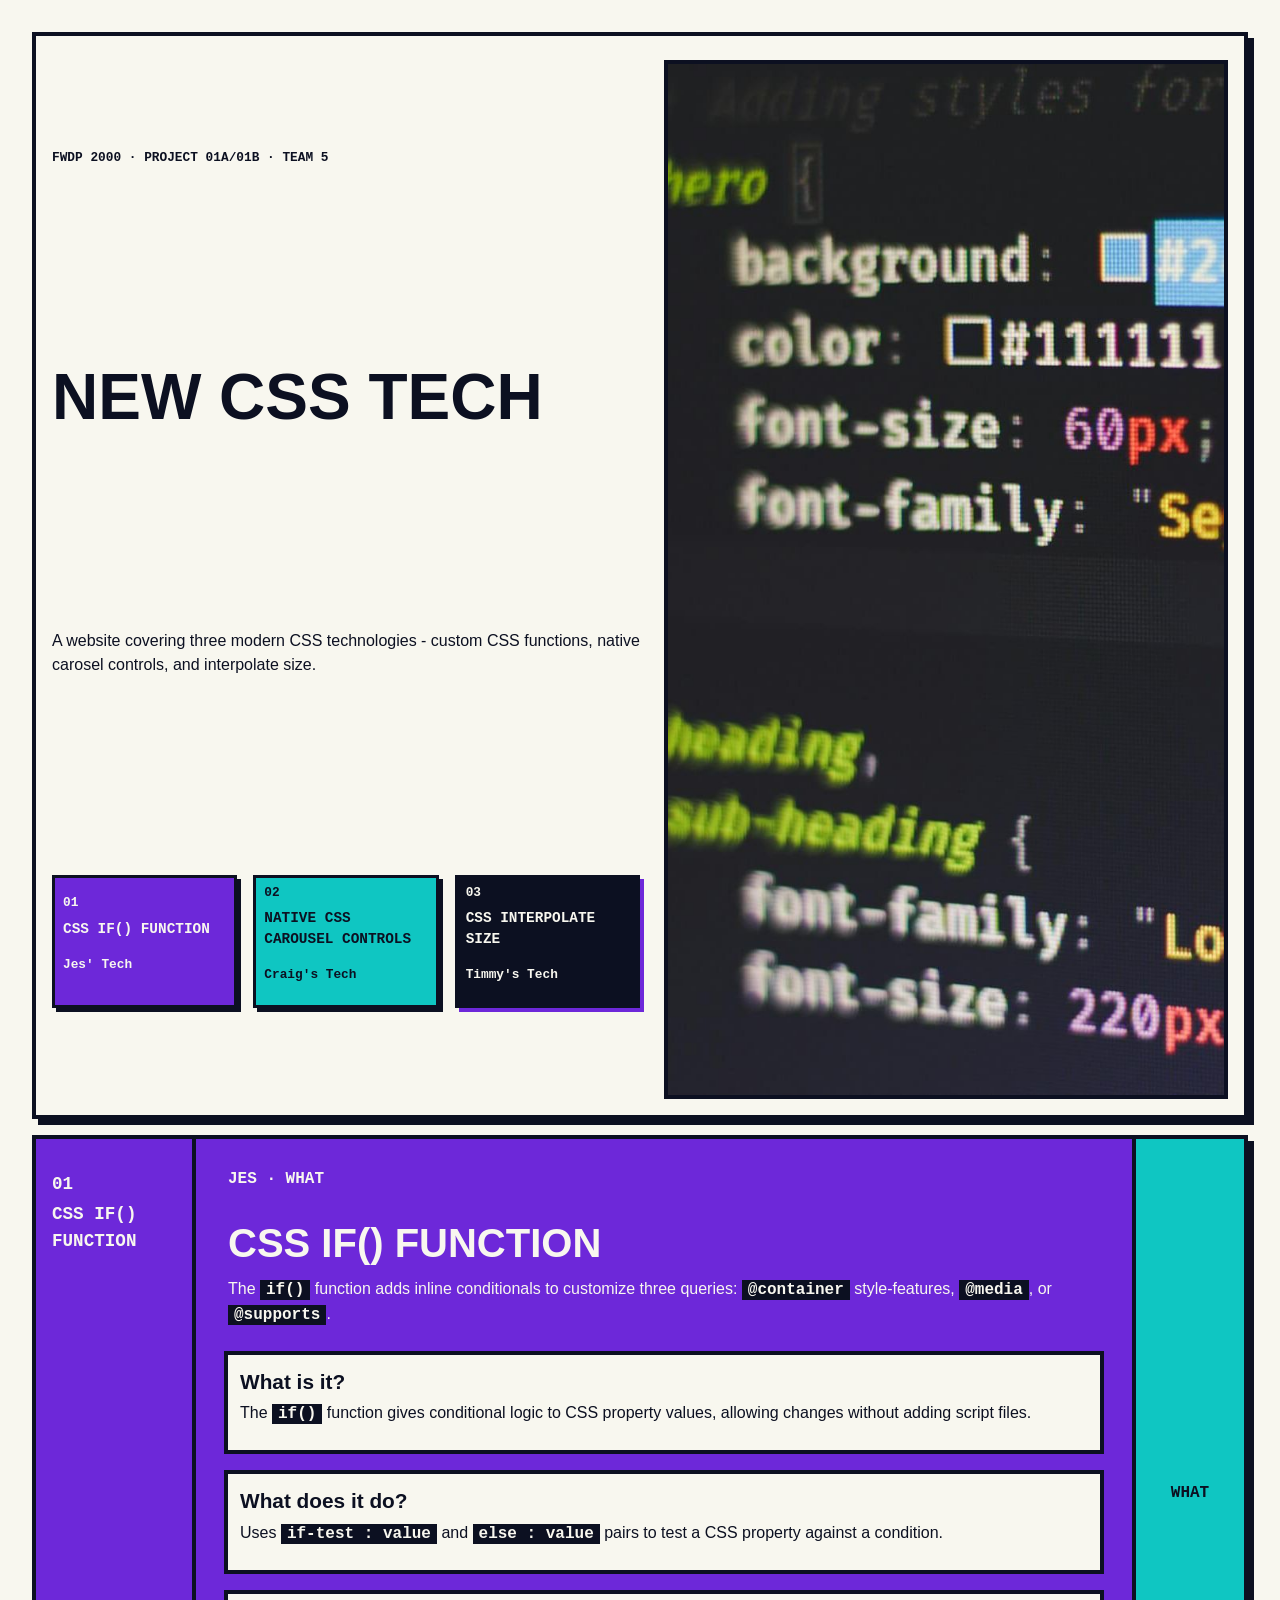
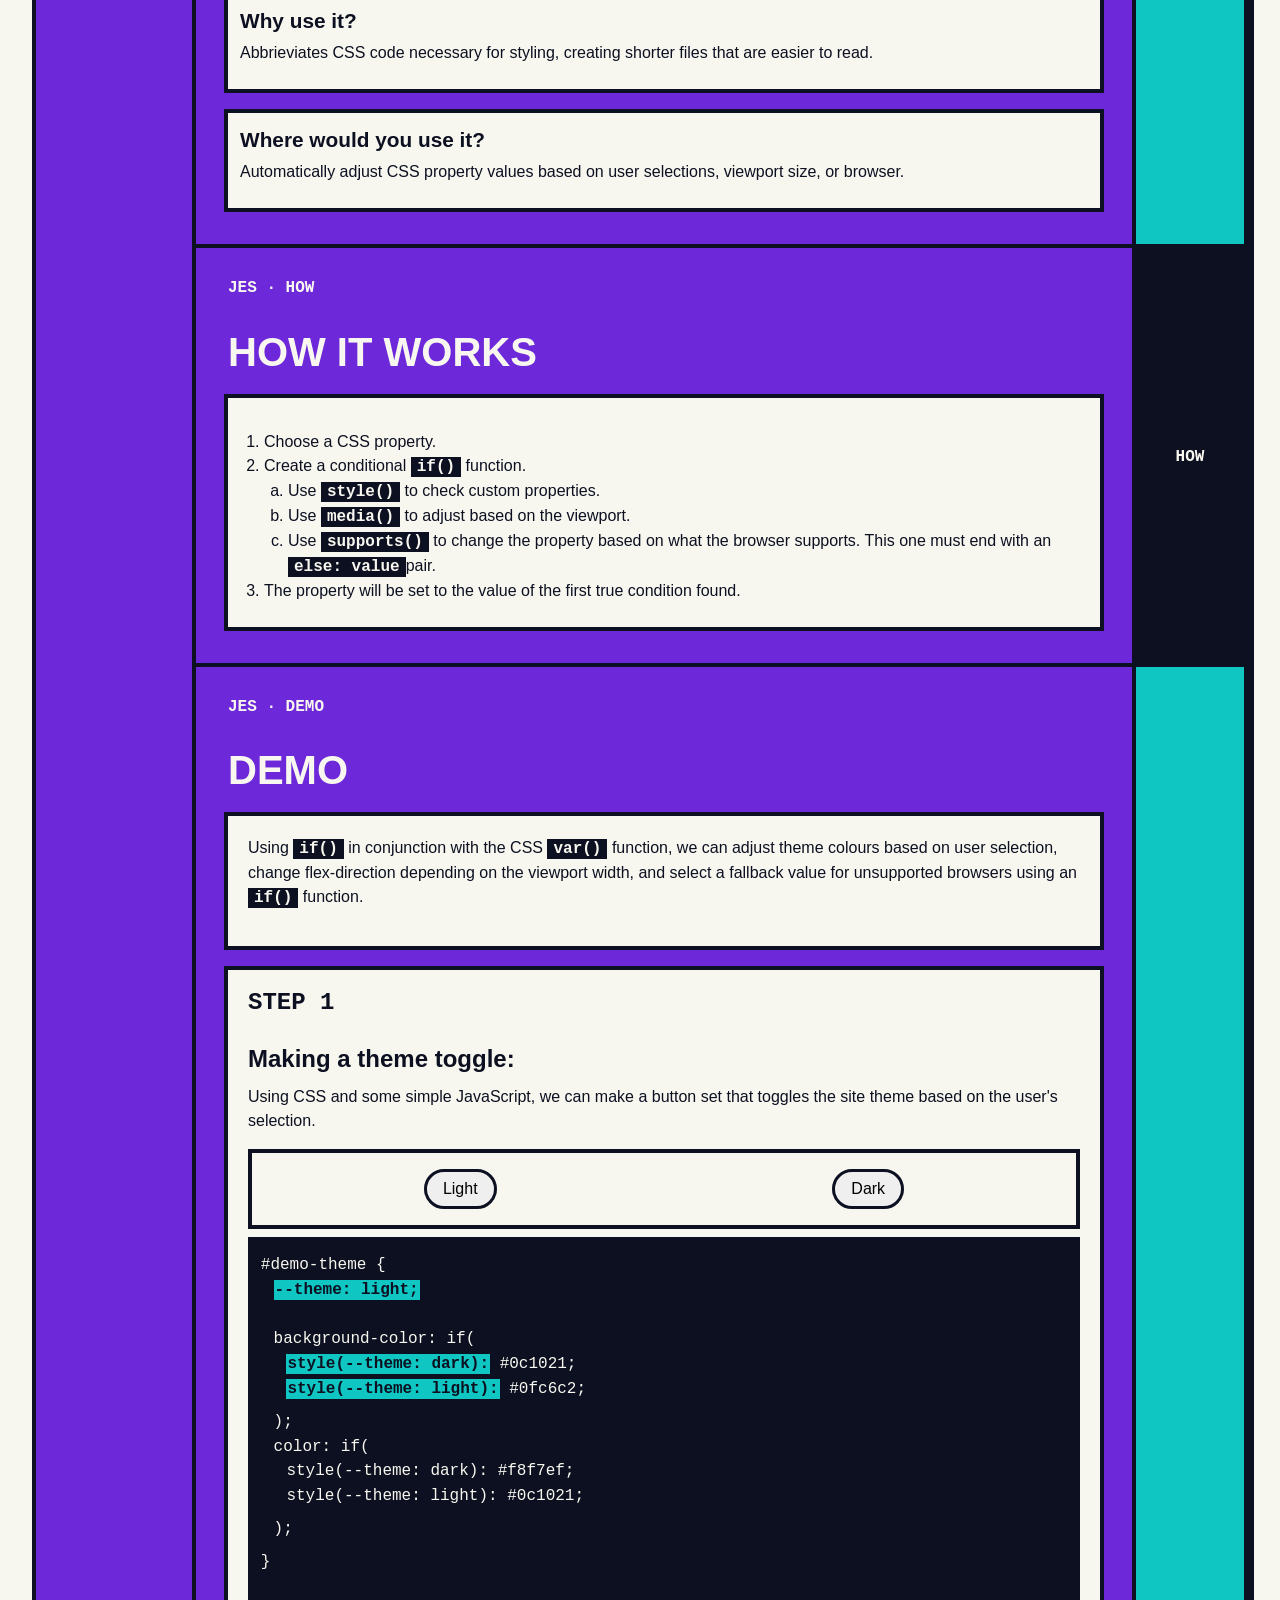
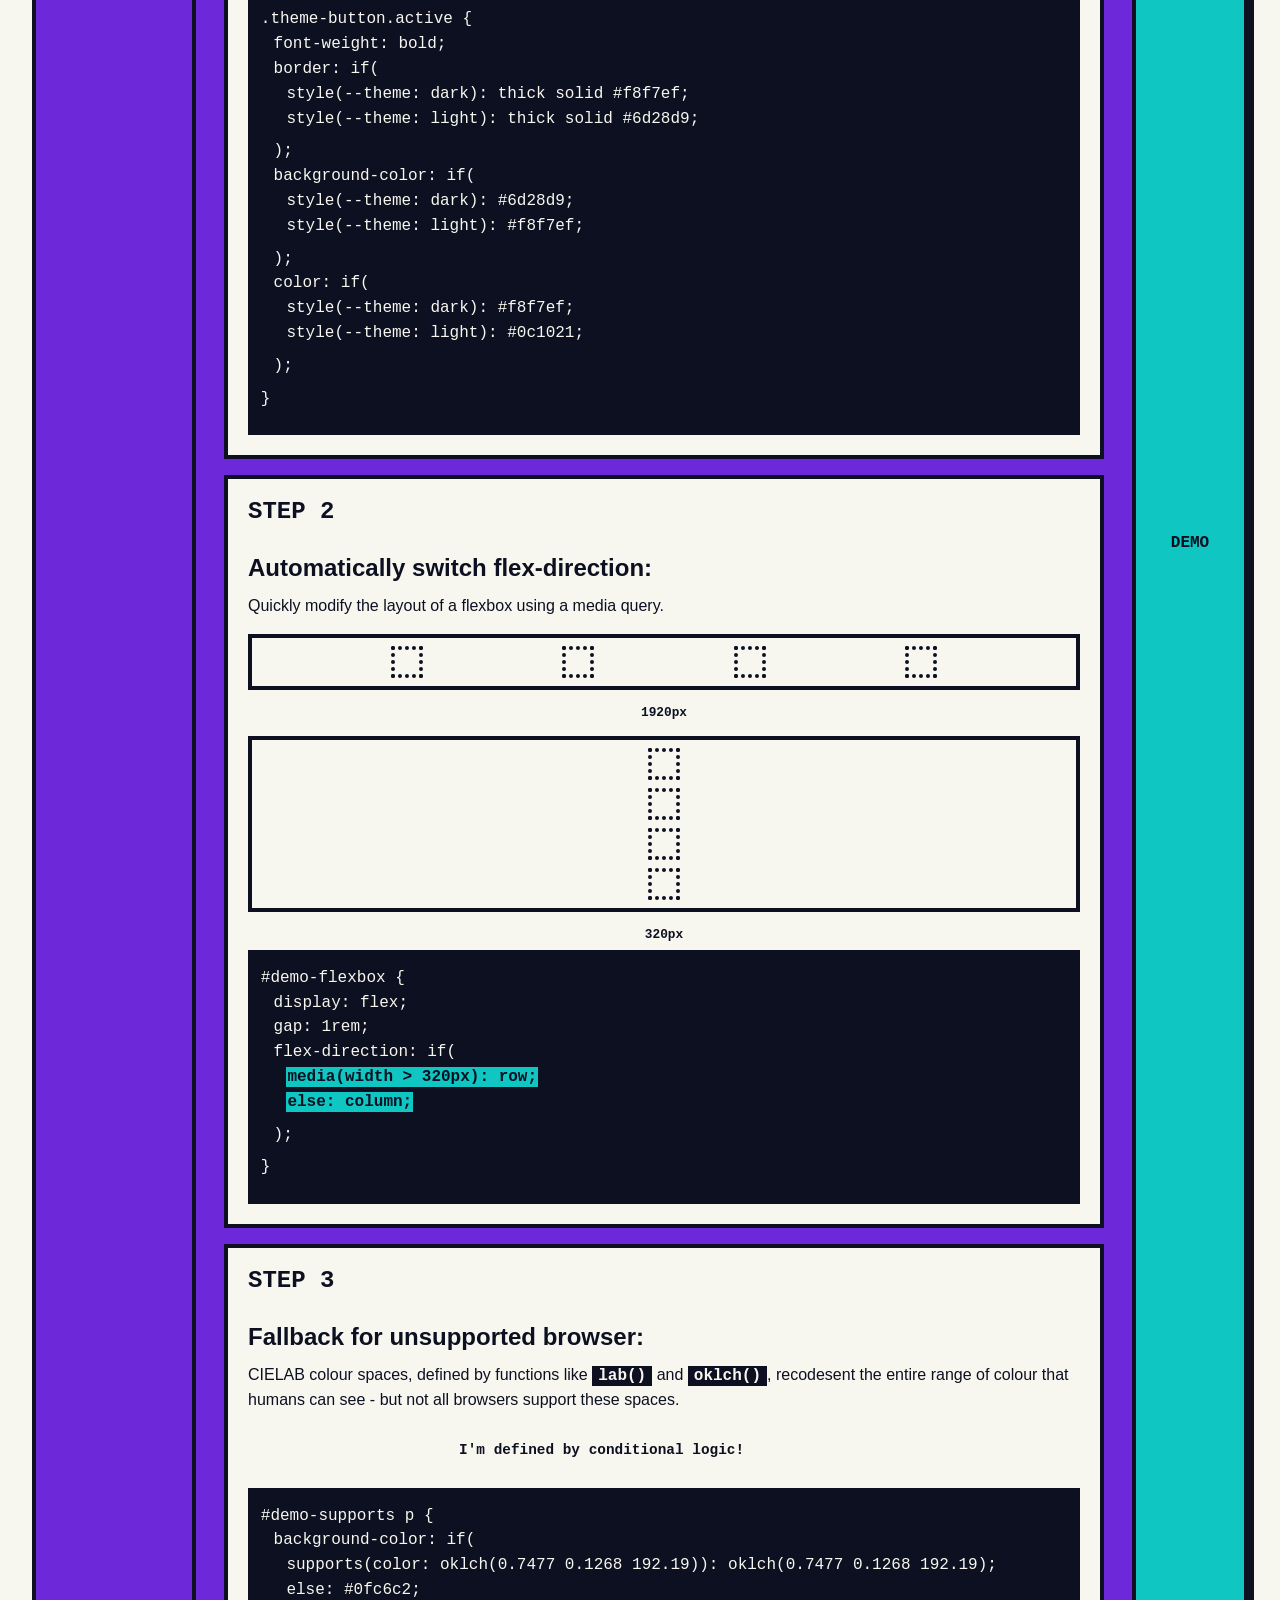
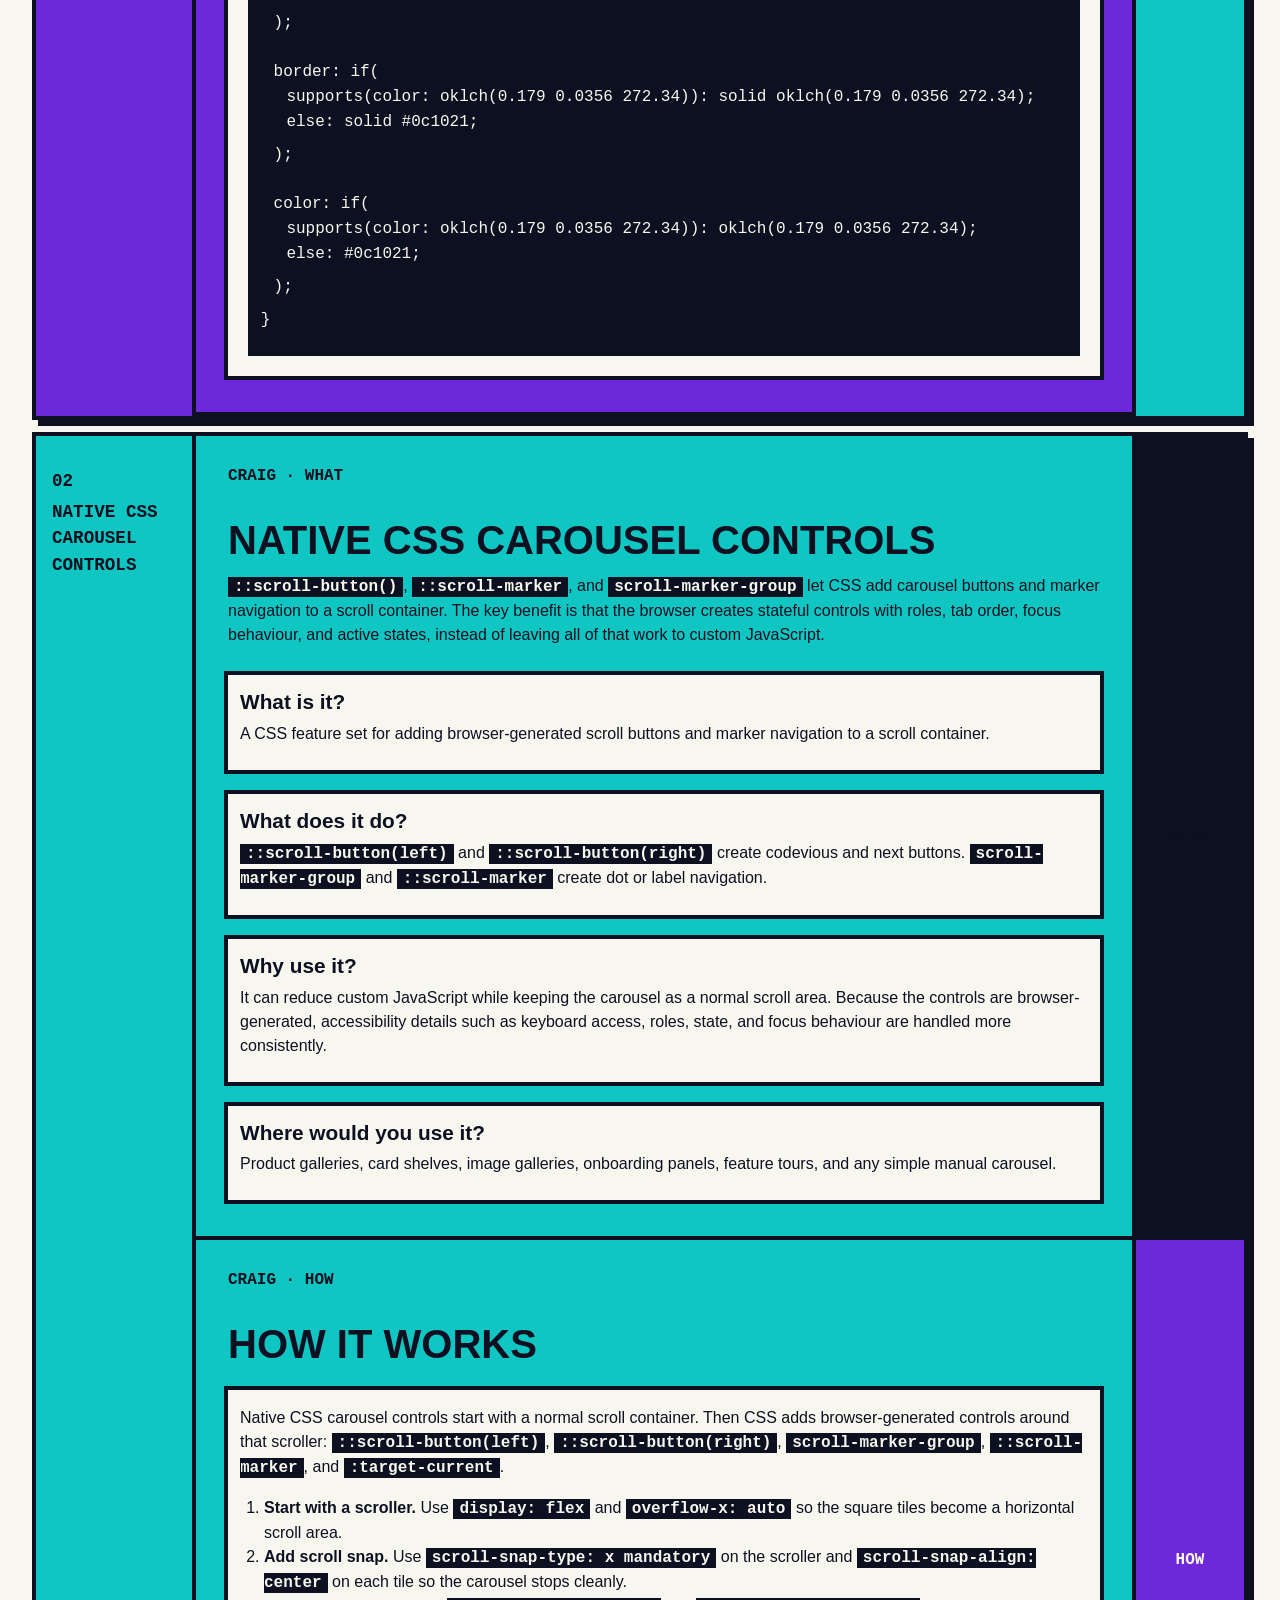
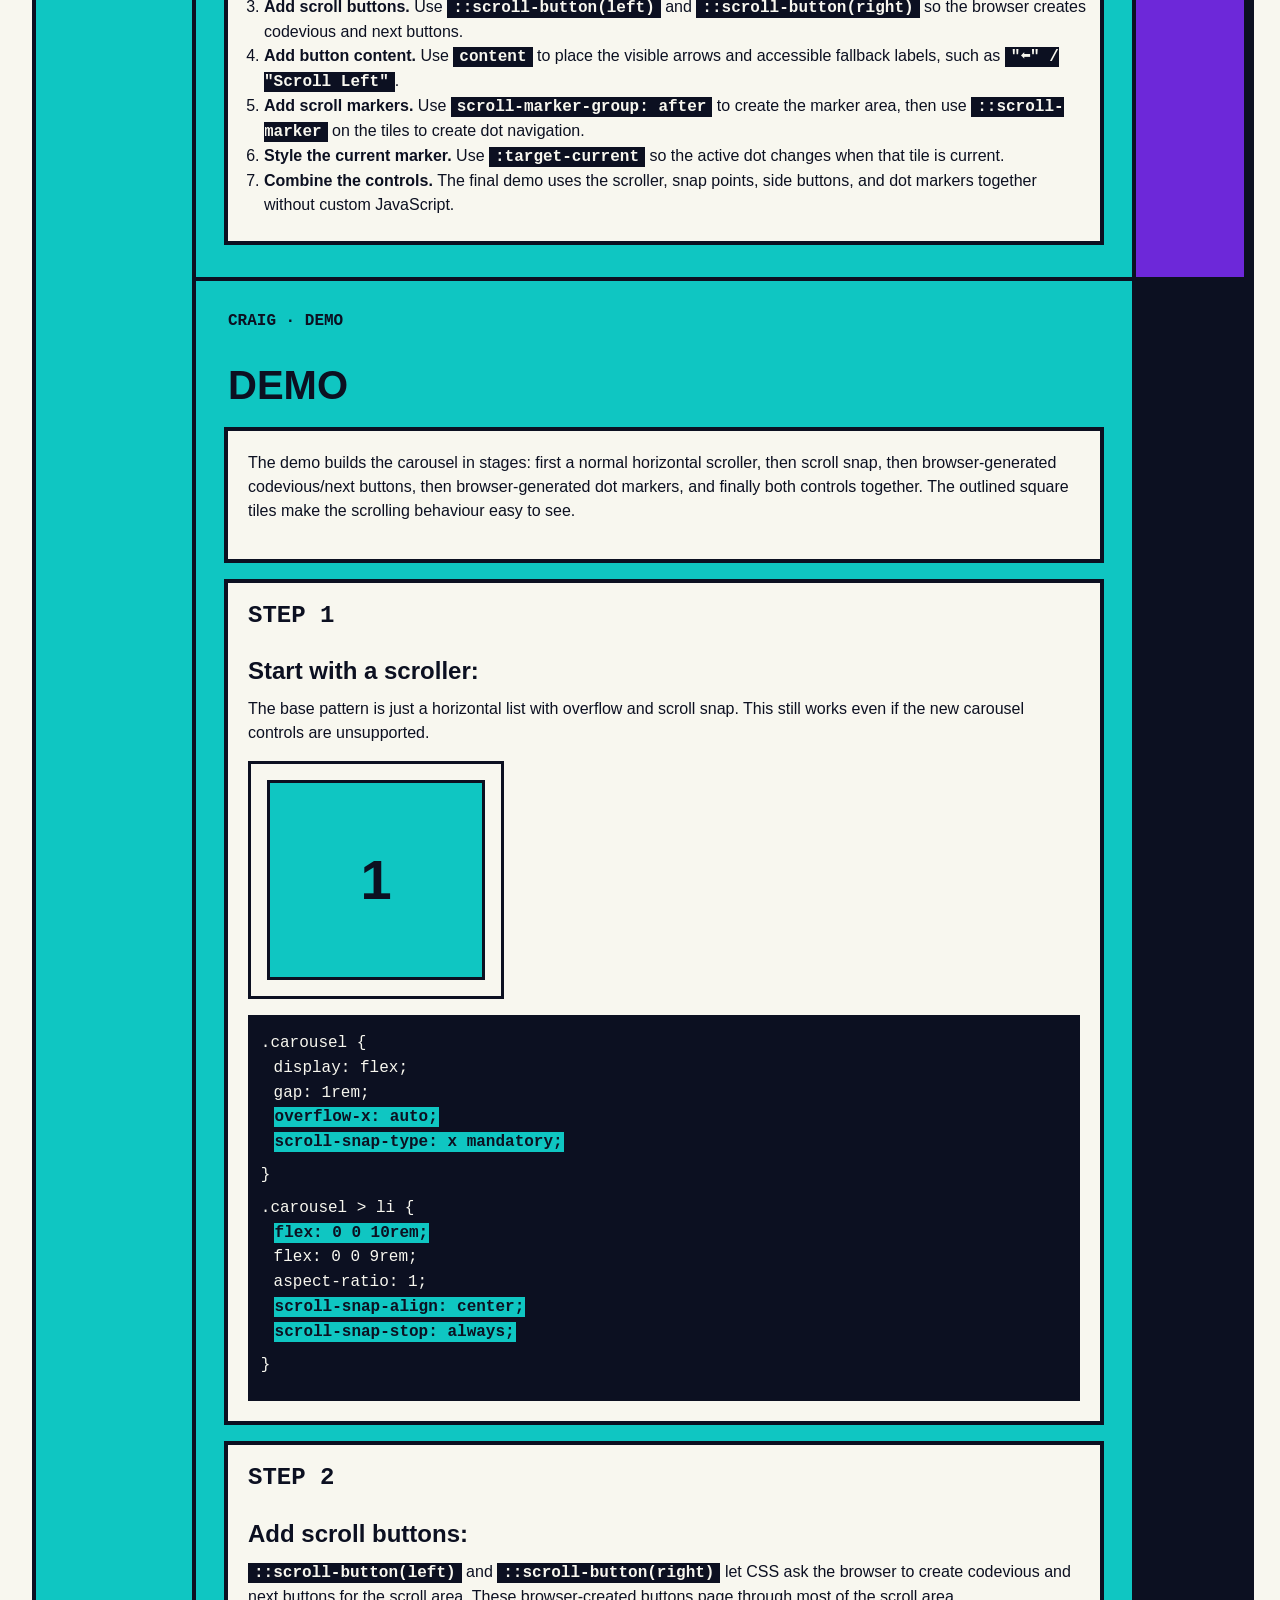
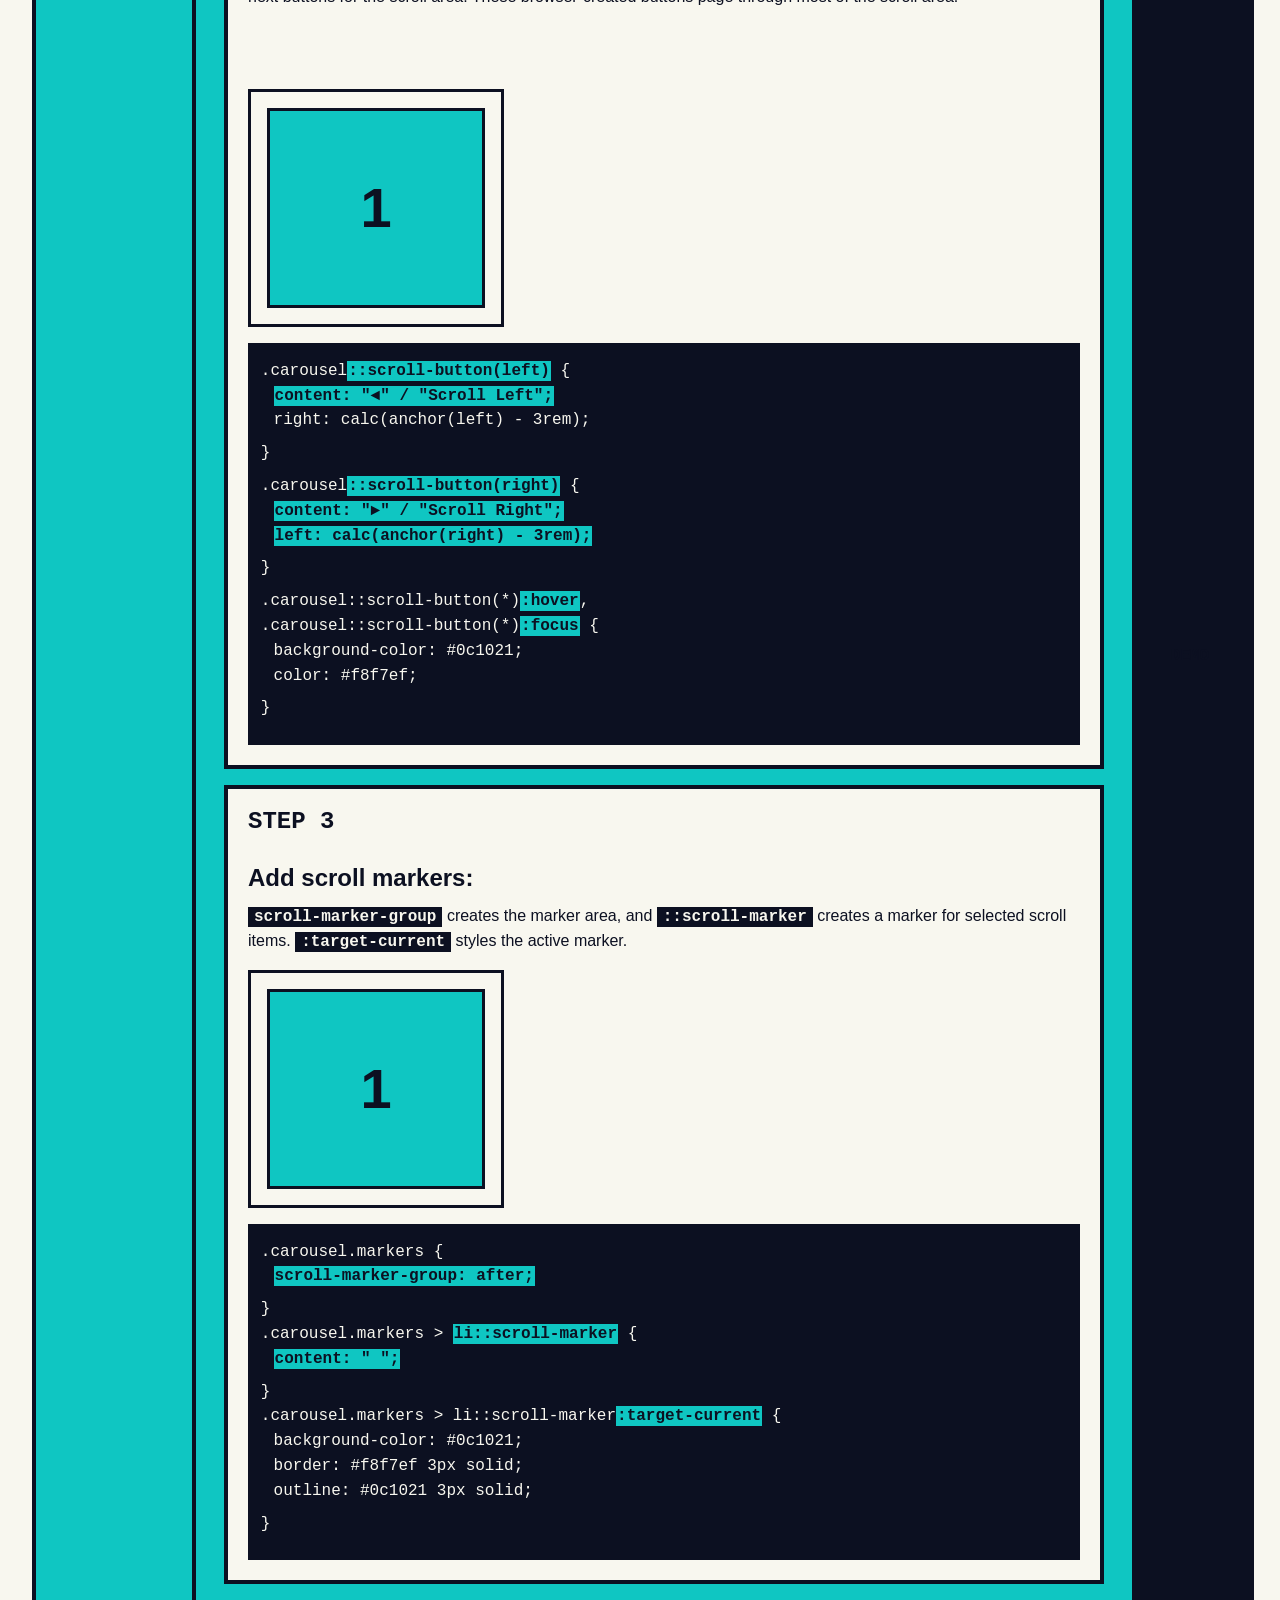
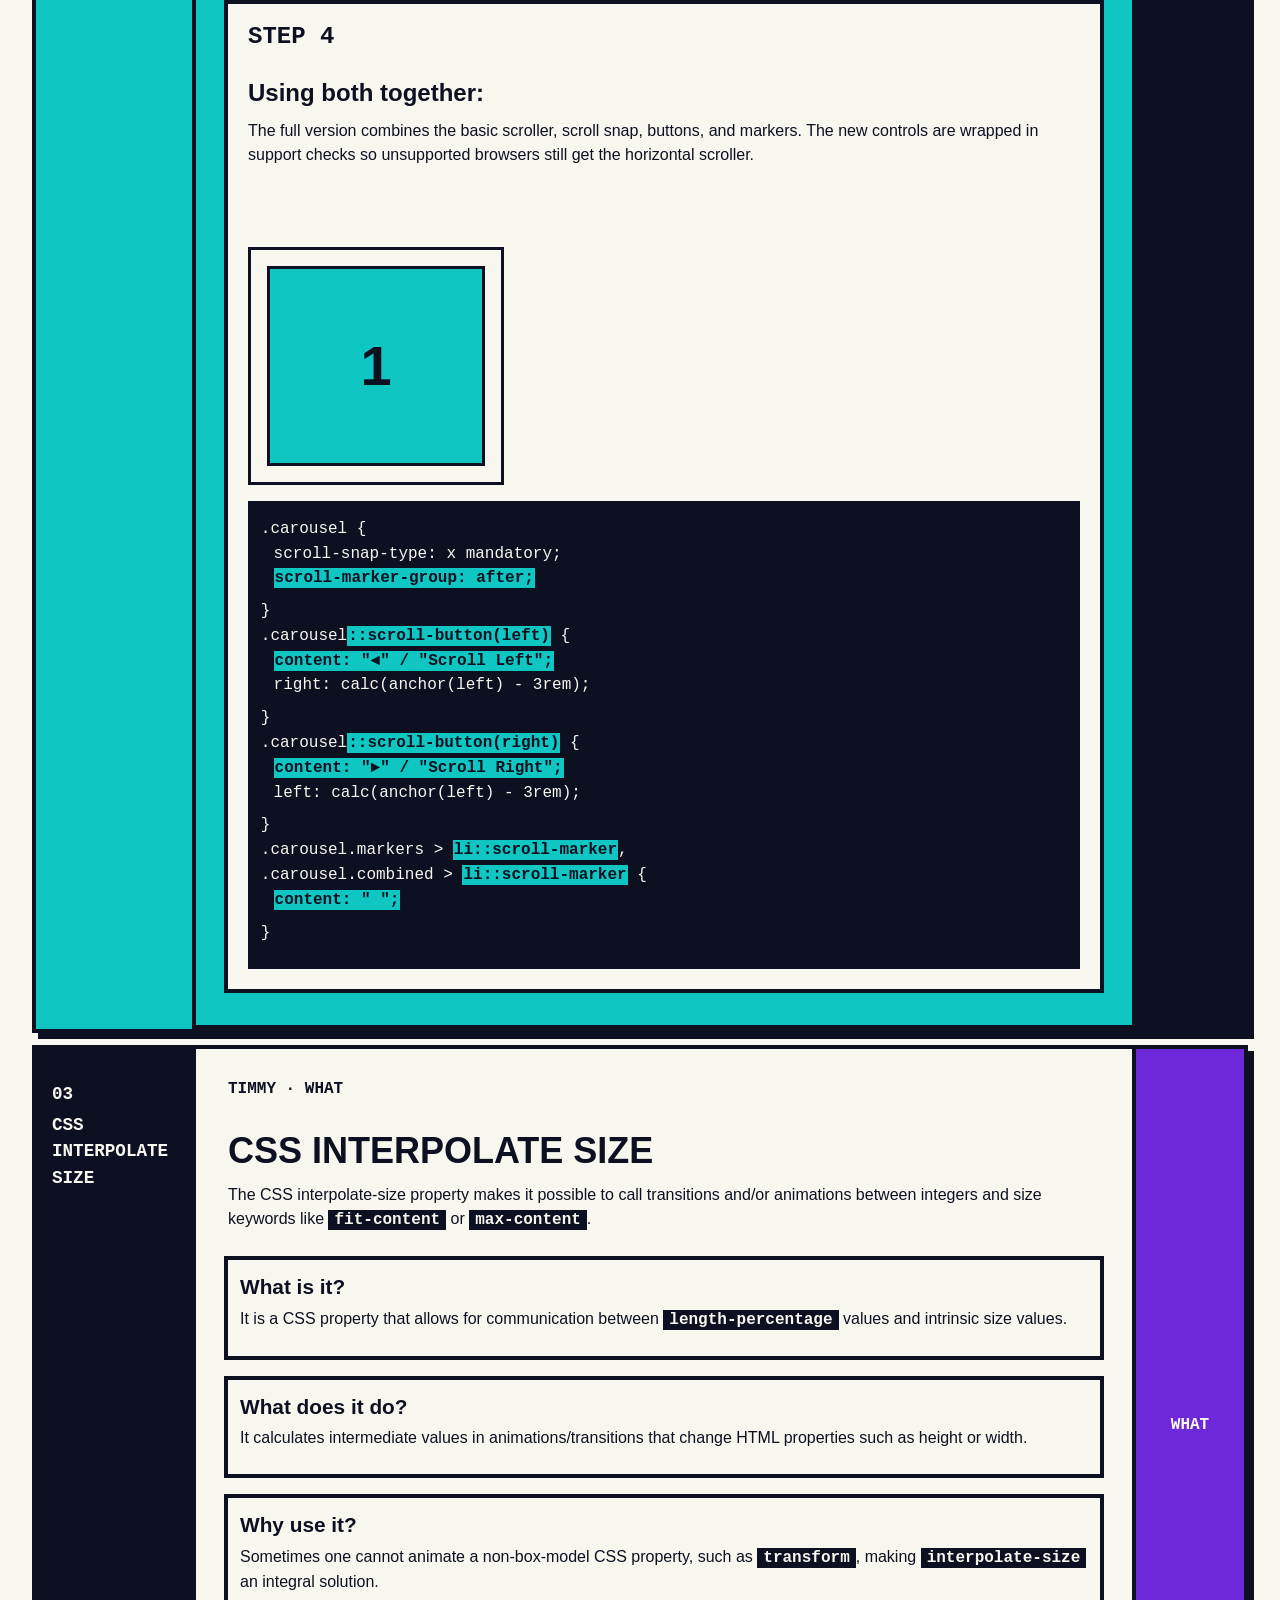
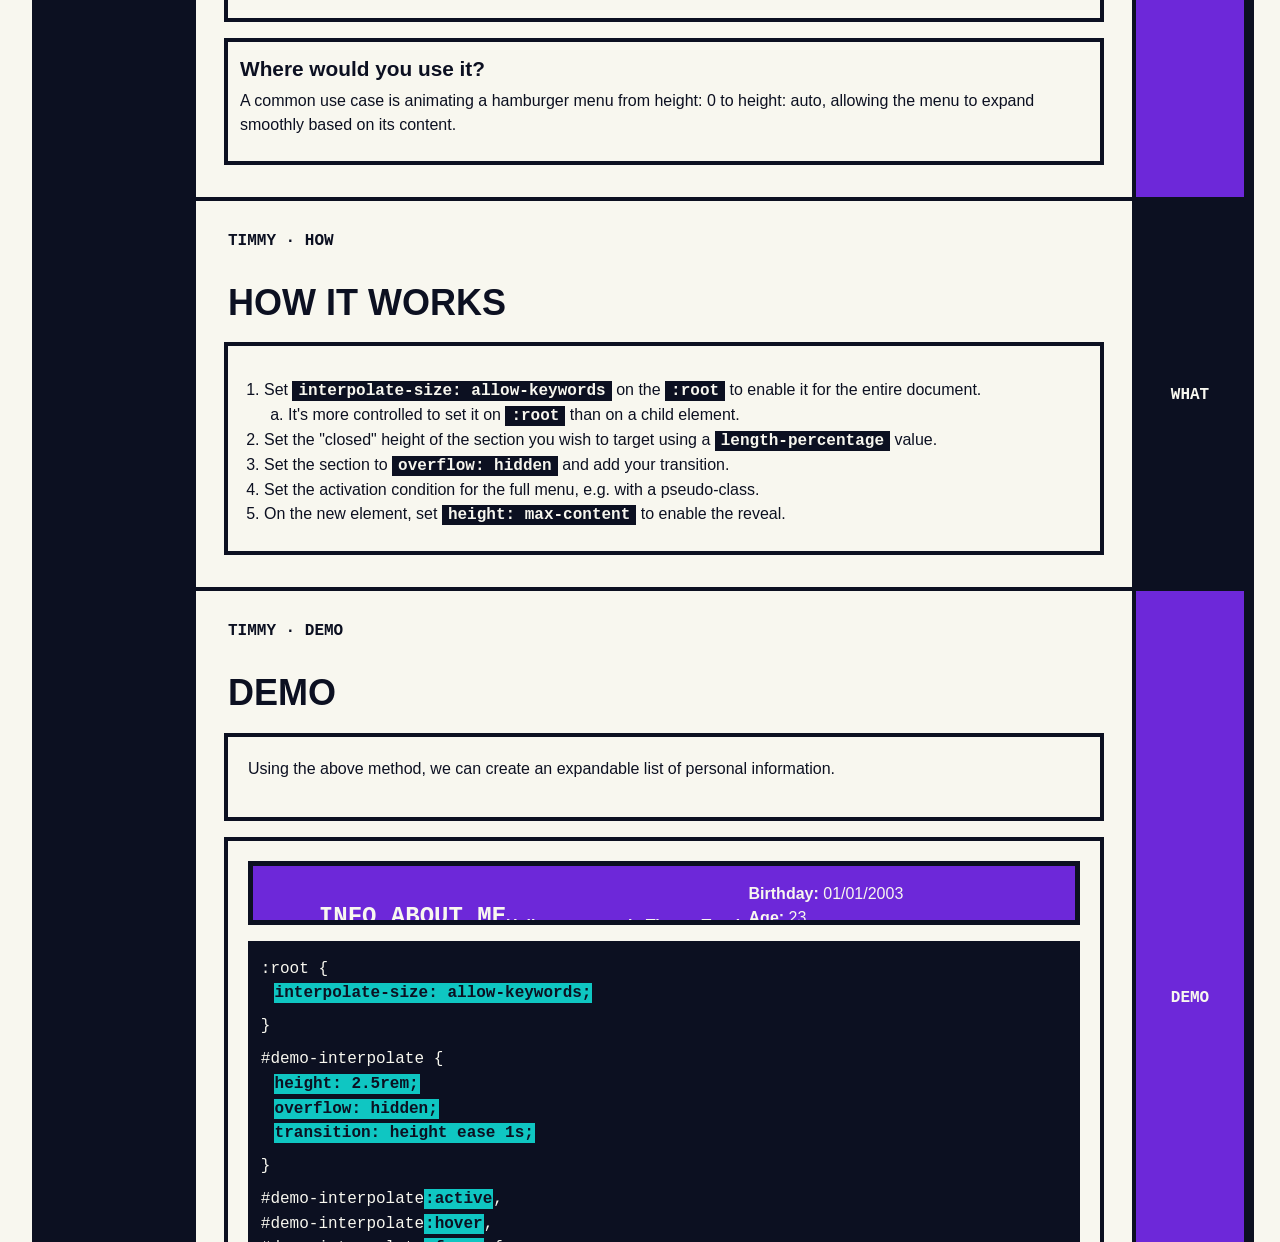
==== commit 89f93c71: "Final website, errors all corrected." ====
--- a/index.html
+++ b/index.html
@@ -32,46 +32,55 @@
 
       <header class="site-header">
 
-        <h1>FWDP 2000 · Project 01A/01B · Team 5</h1>
-
-        <h2 class="header-title">New CSS Tech</h2>
-
-        <p>
-          A website covering three modern CSS technologies - custom CSS functions, native carosel controls, and interpolate size.
-        </p>
-
-        <nav class="header-nav">
-
-          <ul class="header-menu">
-            <li class="mono-text"><a href="#tech-one">
-              <h3>01</h3>
-              <p>CSS IF() FUNCTION</p>
-              <p>Jes' Tech</p>
-            </a></li>
-            <li class="mono-text"><a href="#tech-two">
-              <h3>02</h3>
-              <p>NATIVE CSS CAROUSEL CONTROLS</p>
-              <p>Craig's Tech</p>
-            </a></li>
-            <li class="mono-text">
+        <section class="header-one">
+
+          <h1>FWDP 2000 · Project 01A/01B · Team 5</h1>
+         
+          <h2>New CSS Tech</h2>
+
+          <p>
+            A website covering three modern CSS technologies - custom CSS functions, native carosel controls, and interpolate size.
+          </p>
+
+          <article class="header-nav">
+
+            <section class="nav-one" >
+              <a href="#tech-one">
+                  <h3>01</h3>
+                  <p>CSS IF() FUNCTION</p>
+                  <p>Jes' Tech</p>
+              </a>
+            </section>
+
+            <section class="nav-two">
+              <a href="#tech-two">
+                  <h3>02</h3>
+                  <p>NATIVE CSS CAROUSEL CONTROLS</p>
+                  <p>Craig's Tech</p>
+              </a>
+            </section>
+
+            <section  class="nav-three">
               <a href="#tech-three">
-                <h3>03</h3>
-                <p>CSS INTERPOLATE SIZE</p>
-                <p>Timmy's Tech</p>
-              </a></li>
-          </ul>
-
-        </nav>
-
-        <picture class="hero-picture">
+                  <h3>03</h3>
+                  <p>CSS INTERPOLATE SIZE</p>
+                  <p>Timmy's Tech</p>
+              </a>
+              </section>
+            </article>
+      </section>
+
+      <section class="header-two">
+        <picture class="header-pic">
           <source media="(width < 768px)" srcset="images/hero-700w.jpg">
           <source media="(width >= 768px)" srcset="images/hero-1920w.jpg">
 
           <img
             src="images/hero-1920w.jpg"
-            class="hero-image"
+            class="header-img"
             alt="Closeup of CSS code describing a hero class, heading, and sub-heading.">
         </picture>
+      </section>
 
       </header>
 
@@ -85,12 +94,11 @@
           </article>
 
           <article class="article-what" id="what-one">
-            <h1>Jes · What</h1>
+            <h1 class="article-heading">Jes · What</h1>
               <section class="section-intro one">
                 <h2>css if() function</h2>
 
-                <p>
-                  CSS custom functions are used to set paramaters, define variables, and call the result.  The <code>if()</code> function adds inline conditionals to customize style, media, or supports queries.
+                <p>The <code>if()</code> function adds inline conditionals to customize three queries: <code>@container</code> style-features, <code>@media</code>, or <code>@supports</code>.
                 </p>
               </section>
 
@@ -100,7 +108,7 @@
                   <h3>What is it?</h3>
 
                   <p>
-                    The <code>if()</code> function gives conditional logic to CSS property values.
+                     The <code>if()</code> function gives conditional logic to CSS property values, allowing changes without adding script files.
                   </p>
                 </article>
 
@@ -108,7 +116,7 @@
                   <h3>What does it do?</h3>
 
                   <p>
-                    Used to test a CSS property against a condition.
+                    Uses <code>if-test : value</code> and <code>else : value</code> pairs to test a CSS property against a condition.
                   </p>
                 </article>
 
@@ -116,7 +124,7 @@
                   <h3>Why use it?</h3>
 
                   <p>
-                    Abbrieviates CSS code, creating shorter files that are easier to read.
+                    Abbrieviates CSS code necessary for styling, creating shorter files that are easier to read.
                   </p>
                 </article>
 
@@ -124,44 +132,48 @@
                   <h3>Where would you use it?</h3>
 
                   <p>
-                    Adjust property values based on user selections, viewport size, or browser.
+                    Automatically adjust CSS property values based on user selections, viewport size, or browser.
                   </p>
                 </article>
 
               </section>
 
-              <a class="section-link" href="#what-one">what</a>
-              
+          </article>
+
+          <article class="tech-one link one">
+            <a href="#what-one">what</a>
           </article>
 
           <article class="article-how" id="how-one">
 
-            <h1>Jes · How</h1>
+            <h1 class="article-heading">Jes · How</h1>
 
             <section class="section-intro one">
               <h2>how it works</h2>
             </section>
 
             <section class="list-how">
-              <ol type="1">
-                <li></li>
-                <li></li>
+              <ol>
+                <li>Choose a CSS property.</li>
+                <li>Create a conditional <code>if()</code> function.</li>
                 <ol type="a">
-
+                  <li>Use <code>style()</code> to check custom properties.</li>
+                  <li>Use <code>media()</code> to adjust based on the viewport.</li>
+                  <li>Use <code>supports()</code> to change the property based on what the browser supports.  This one must end with an <code>else: value</code>pair.</li>
                 </ol>
-                <li></li>
-                <li></li>
-              </ol>
-
-            </section>
-
-            <a class="section-link" href="#how-one">how</a>
-
+                <li>The property will be set to the value of the first true condition found.</li>
+            </ol>
+            </section>
+
+          </article>
+
+          <article class="tech-one link two">
+            <a href="#how-one">how</a>
           </article>
 
           <article class="article-demo" id="demo-one">
 
-            <h1>Jes · Demo</h1>
+            <h1 class="article-heading">Jes · Demo</h1>
 
             <section class="section-intro one">
               <h2>demo</h2>
@@ -171,24 +183,171 @@
 
               <article class="demo-step">
                 <p>
-                  Adjust theme colours based on user selection, change flex-direction depending on the viewport width, and select a fallback value for unsupported browsers using an <code>if()</code> function.
-                </p>
-              </article>
-
-              <article class="demo-step">
-                <section class="demo-visual">
-
+                  Using <code>if()</code> in conjunction with the CSS <code>var()</code> function, we can adjust theme colours based on user selection, change flex-direction depending on the viewport width, and select a fallback value for unsupported browsers using an <code>if()</code> function.
+                </p>
+              </article>
+
+              <article class="demo-step">
+                <h3>Step 1</h3>
+                <p class="step-heading">Making a theme toggle:</p>
+                <p>
+                  Using CSS and some simple JavaScript, we can make a button set that toggles the site theme based on the user's selection.
+                </p>
+
+                <section class="demo-visual" id="demo-theme">
+                  <button class="theme-button" type="button" value="light">
+                    Light
+                  </button>
+                  <button class="theme-button" type="button" value="dark">
+                    Dark
+                  </button>
                 </section>
 
                 <section class="demo-code">
-
-                </section>
-              </article>
-
-            </section>
-
-            <a class="section-link" href="#demo-one">demo</a>
-
+                  <ul>
+                    <li>#demo-theme {</li>
+                    <ul>
+                      <li><span class="code-highlight">--theme: light;</span></li><br>
+                        <li>background-color: if(</li>
+                          <ul>
+                            <li><span class="code-highlight">style(--theme: dark):</span> #0c1021;</li>
+                            <li><span class="code-highlight">style(--theme: light):</span> #0fc6c2;</li>
+                          </ul>
+                        <li>);</li>
+                        <li>color: if(</li>
+                          <ul>
+                            <li>style(--theme: dark): #f8f7ef;</li>
+                            <li>style(--theme: light): #0c1021;</li>
+                          </ul>
+                        <li>);</li>
+                  </ul>
+                        <li> }</li>
+                  </ul><br>
+
+                  <ul>
+                    <li>.theme-button.active {</li>
+                      <ul>
+                        <li>font-weight: bold;</li>
+                        <li>border: if(</li>
+                          <ul>
+                            <li>style(--theme: dark): thick solid #f8f7ef;</li>
+                            <li>style(--theme: light): thick solid #6d28d9;</li>
+                          </ul>
+                        <li>);</li>
+                        <li>background-color: if(</li>
+                          <ul>
+                            <li>style(--theme: dark): #6d28d9;</li>
+                            <li>style(--theme: light): #f8f7ef;</li>
+                          </ul>
+                        <li>);</li>
+                        <li>color: if(</li>
+                          <ul>
+                            <li>style(--theme: dark): #f8f7ef;</li>
+                            <li>style(--theme: light): #0c1021;</li>
+                          </ul>
+                        <li>);</li>
+                      </ul>
+                    <li>}</li>
+                  </ul>
+                </section>
+              </article>
+
+              <article class="demo-step">
+                <h3>Step 2</h3>
+                <p class="step-heading">Automatically switch flex-direction:</p>
+                <p>
+                  Quickly modify the layout of a flexbox using a media query.
+                </p>
+
+                <section class="demo-visual" id="demo-flexbox">
+                  <ul class="demo-flexbox horizontal">
+                    <li></li>
+                    <li></li>
+                    <li></li>
+                    <li></li>
+                  </ul>
+
+                  <h4 class="flex-text">1920px</h4>
+
+                  <ul class="demo-flexbox vertical">
+                    <li></li>
+                    <li></li>
+                    <li></li>
+                    <li></li>
+                  </ul>
+
+                  <h4 class="flex-text">320px</h4>
+
+                </section>
+
+                <section class="demo-code">
+                  <ul>
+                    <li>#demo-flexbox {</li>
+                      <ul>
+                        <li>display: flex;</li>
+                        <li>gap: 1rem;</li>
+                        <li>flex-direction: if(</li>
+                          <ul>
+                            <li><span class="code-highlight">media(width > 320px): row;</span></li>
+                            <li><span class="code-highlight">else: column;</span></li>
+                          </ul>
+                        <li>);</li>
+                      </ul>
+                    <li>}</li>
+                  </ul>
+                </section>
+
+              </article>
+
+              <article class="demo-step">
+                <h3>Step 3</h3>
+                <p class="step-heading">Fallback for unsupported browser:</p>
+                <p>
+                  CIELAB colour spaces, defined by functions like <code>lab()</code> and <code>oklch()</code>, recodesent the entire range of colour that humans can see - but not all browsers support these spaces.
+                </p>
+
+                <section class="demo-visual" id="demo-supports">
+
+                  <p>I'm defined by conditional logic!</p>
+                  
+                </section>
+
+                <section class="demo-code">
+
+                  <ul>
+                    <li>#demo-supports p {</li>
+                    <ul>
+                      <li>background-color: if(</li>
+                        <ul>
+                          <li>supports(color: oklch(0.7477 0.1268 192.19)): oklch(0.7477 0.1268 192.19);</li>
+                          <li>else: #0fc6c2;</li>
+                        </ul>
+                      <li>);</li><br>
+                      <li>border: if(</li>
+                        <ul>
+                          <li>supports(color: oklch(0.179 0.0356 272.34)): solid oklch(0.179 0.0356 272.34);</li>
+                          <li>else: solid #0c1021;</li>
+                        </ul>
+                      <li>);</li><br>
+                      <li>color: if(</li>
+                        <ul>
+                          <li>supports(color: oklch(0.179 0.0356 272.34)): oklch(0.179 0.0356 272.34);</li>
+                          <li>else: #0c1021;</li>
+                        </ul>
+                      <li>);</li>
+                    </ul>
+                    <li>}</li>
+                  </ul>
+                </section>
+
+              </article>
+
+            </section>
+
+          </article>
+
+          <article class="tech-one link three">
+            <a href="#demo-one">demo</a>
           </article>
 
         </section>
@@ -201,7 +360,7 @@
           </article>
 
           <article class="article-what" id="what-two">
-            <h1>Craig · What</h1>
+            <h1 class="article-heading">Craig · What</h1>
               <section class="section-intro two">
                 <h2>Native CSS Carousel Controls</h2>
 
@@ -224,7 +383,7 @@
                   <h3>What does it do?</h3>
 
                   <p>
-                    <code>::scroll-button(left)</code> and <code>::scroll-button(right)</code> create previous and next buttons.  <code>scroll-marker-group</code> and <code>::scroll-marker</code> create dot or label navigation.
+                    <code>::scroll-button(left)</code> and <code>::scroll-button(right)</code> create codevious and next buttons.  <code>scroll-marker-group</code> and <code>::scroll-marker</code> create dot or label navigation.
                   </p>
                 </article>
 
@@ -245,14 +404,16 @@
                 </article>
 
               </section>
-
-              <a class="section-link" href="#what-two">what</a>
               
           </article>
 
+          <article class="tech-two link one">
+            <a href="#what-two">what</a>
+          </article>
+
           <article class="article-how" id="how-two">
 
-            <h1>Craig · How</h1>
+            <h1 class="article-heading">Craig · How</h1>
 
             <section class="section-intro two">
               <h2>how it works</h2>
@@ -267,7 +428,7 @@
               <ol type="1">
                 <li><strong>Start with a scroller. </strong>Use <code>display: flex</code> and <code>overflow-x: auto</code> so the square tiles become a horizontal scroll area.</li>
                 <li><strong>Add scroll snap. </strong>Use <code>scroll-snap-type: x mandatory</code> on the scroller and <code>scroll-snap-align: center</code> on each tile so the carousel stops cleanly.</li>
-                <li><strong>Add scroll buttons. </strong>Use <code>::scroll-button(left)</code> and <code>::scroll-button(right)</code> so the browser creates previous and next buttons.</li>
+                <li><strong>Add scroll buttons. </strong>Use <code>::scroll-button(left)</code> and <code>::scroll-button(right)</code> so the browser creates codevious and next buttons.</li>
                 <li><strong>Add button content. </strong>Use <code>content</code> to place the visible arrows and accessible fallback labels, such as <code>"⬅" / "Scroll Left"</code>.</li>
                 <li><strong>Add scroll markers. </strong>Use <code>scroll-marker-group: after</code> to create the marker area, then use <code>::scroll-marker</code> on the tiles to create dot navigation.</li>
                 <li><strong>Style the current marker. </strong>Use <code>:target-current</code> so the active dot changes when that tile is current.</li>
@@ -276,13 +437,15 @@
 
             </section>
 
-            <a class="section-link" href="#how-two">how</a>
-
+          </article>
+
+          <article class="tech-two link two">
+            <a href="#how-two">how</a>
           </article>
 
           <article class="article-demo" id="demo-two">
 
-            <h1>Craig · Demo</h1>
+            <h1 class="article-heading">Craig · Demo</h1>
 
             <section class="section-intro two">
               <h2>demo</h2>
@@ -292,54 +455,209 @@
 
               <article class="demo-step">
                 <p>
-                  The demo builds the carousel in stages: first a normal horizontal scroller, then scroll snap, then browser-generated previous/next buttons, then browser-generated dot markers, and finally both controls together. The outlined square tiles make the scrolling behaviour easy to see.
+                  The demo builds the carousel in stages: first a normal horizontal scroller, then scroll snap, then browser-generated codevious/next buttons, then browser-generated dot markers, and finally both controls together. The outlined square tiles make the scrolling behaviour easy to see.
                 </p>
               </article>
 
               <article class="demo-step">
 
                 <h3>Step 1</h3>
-                <p>Start with a scroller.</p>
+                <p class="step-heading">Start with a scroller:</p>
                 <p>
                   The base pattern is just a horizontal list with overflow and scroll snap. This still works even if the new carousel controls are unsupported.
                 </p>
 
                 <section class="demo-visual">
-                  <ul aria-label="scroller-basic" class="carousel basic">
-                    <li aria-hidden="true"></li>
-                    <li aria-hidden="true"></li>
-                    <li aria-hidden="true"></li>
-                    <li aria-hidden="true"></li>
-                    <li aria-hidden="true"></li>
-                    <li aria-hidden="true"></li>
+                  <ul class="carousel scroll">
+                    <li aria-hidden="true">1</li>
+                    <li aria-hidden="true">2</li>
+                    <li aria-hidden="true">3</li>
+                    <li aria-hidden="true">4</li>
+                    <li aria-hidden="true">5</li>
+                    <li aria-hidden="true">6</li>
                   </ul>
                 </section>
 
                 <section class="demo-code">
-                  <pre>
-  .carousel {
-    display: flex;
-    gap: 1rem;
-    <span class="code-highlight">overflow-x: auto;</span>
-    <span class="code-highlight">scroll-snap-type: x mandatory;</span>
-  }
-
-  .carousel &gt; li {
-    <span class="code-highlight">flex: 0 0 10rem;</span>
-    width: 10rem;
-    height: 10rem;
-    border: 3px solid currentColor;
-    <span class="code-highlight">scroll-snap-align: center;</span>
-  }
-                  </pre>
-                </section>
-
-              </article>
-
-            </section>
-
-            <a class="section-link" href="#demo-two">demo</a>
-
+                  <ul>
+                    <li>.carousel {</li>
+                      <ul>
+                        <li>display: flex;</li>
+                        <li>gap: 1rem;</li>
+                        <li><span class="code-highlight">overflow-x: auto;</span></li>
+                        <li><span class="code-highlight">scroll-snap-type: x mandatory;</span></li>
+                      </ul>
+                    <li>}</li>
+                  </ul>
+
+                  <ul>
+                    <li>.carousel &gt; li {</li>
+                      <ul>
+                        <li><span class="code-highlight">flex: 0 0 10rem;</span></li>
+                        <li>flex: 0 0 9rem;</li>
+                        <li>aspect-ratio: 1;</li>
+                        <li><span class="code-highlight">scroll-snap-align: center;</span></li>
+                        <li><span class="code-highlight">scroll-snap-stop: always;</span></li>
+                      </ul>
+                    <li>}</li>
+                  </ul>
+                </section>
+
+              </article>
+
+              <article class="demo-step">
+
+                <h3>Step 2</h3>
+                <p class="step-heading">Add scroll buttons:</p>
+                <p>
+                  <code>::scroll-button(left)</code> and <code>::scroll-button(right)</code> let CSS ask the browser to create codevious and next buttons for the scroll area. These browser-created buttons page through most of the scroll area.
+                </p>
+
+                <section class="demo-visual">
+                  <ul class="carousel buttons">
+                    <li aria-hidden="true">1</li>
+                    <li aria-hidden="true">2</li>
+                    <li aria-hidden="true">3</li>
+                    <li aria-hidden="true">4</li>
+                    <li aria-hidden="true">5</li>
+                    <li aria-hidden="true">6</li>
+                  </ul>
+                </section>
+
+                <section class="demo-code">
+
+                  <ul>
+                    <li>.carousel<span class="code-highlight">::scroll-button(left)</span> {</li>
+                      <ul>
+                        <li><span class="code-highlight">content: "◄" / "Scroll Left";</span></li>
+                        <li>right: calc(anchor(left) - 3rem);</li>
+                      </ul>
+                    <li>}</li>
+                  </ul>
+
+                  <ul>
+                    <li>.carousel<span class="code-highlight">::scroll-button(right)</span> {</li>
+                      <ul>
+                        <li><span class="code-highlight">content: "►" / "Scroll Right";</span></li>
+                        <li><span class="code-highlight">left: calc(anchor(right) - 3rem);</span></li>
+                      </ul>
+                    <li>}</li>
+                  </ul>
+
+                  <ul>
+                    <li>.carousel::scroll-button(*)<span class="code-highlight">:hover</span>,</li>
+                    <li>.carousel::scroll-button(*)<span class="code-highlight">:focus</span> {</li>
+                      <ul>
+                        <li>background-color: #0c1021;</li>
+                        <li>color: #f8f7ef;</li>
+                      </ul>
+                    <li>}</li>
+                  </ul>
+                </section>
+
+              </article>
+
+              <article class="demo-step">
+
+                <h3>Step 3</h3>
+                <p class="step-heading">Add scroll markers:</p>
+                <p>
+                  <code>scroll-marker-group</code> creates the marker area, and <code>::scroll-marker</code> creates a marker for selected scroll items. <code>:target-current</code> styles the active marker.
+                </p>
+
+                <section class="demo-visual">
+                  <ul class="carousel markers">
+                    <li aria-hidden="true">1</li>
+                    <li aria-hidden="true">2</li>
+                    <li aria-hidden="true">3</li>
+                    <li aria-hidden="true">4</li>
+                    <li aria-hidden="true">5</li>
+                    <li aria-hidden="true">6</li>
+                  </ul>
+                </section>
+
+                <section class="demo-code">
+
+                  <ul>
+                    <li>.carousel.markers {</li>
+                      <ul>
+                        <li><span class="code-highlight">scroll-marker-group: after;</span></li>
+                      </ul>
+                    <li>}</li>
+                    <li>.carousel.markers > <span class="code-highlight">li::scroll-marker</span> {</li>
+                      <ul>
+                        <li><span class="code-highlight">content: " ";</span></li>
+                      </ul>
+                    <li>}</li>
+                    <li>.carousel.markers > li::scroll-marker<span class="code-highlight">:target-current</span> {</li>
+                      <ul>
+                        <li>background-color: #0c1021;</li>
+                        <li>border: #f8f7ef 3px solid;</li>
+                        <li>outline: #0c1021 3px solid;</li>
+                      </ul>
+                    <li>}</li>
+                  </ul>
+                </section>
+
+              </article>
+
+              <article class="demo-step">
+
+                <h3>Step 4</h3>
+                <p class="step-heading">Using both together:</p>
+                <p>
+                  The full version combines the basic scroller, scroll snap, buttons, and markers. The new controls are wrapped in support checks so unsupported browsers still get the horizontal scroller.
+                </p>
+
+                <section class="demo-visual">
+                  <ul class="carousel combined">
+                    <li aria-hidden="true">1</li>
+                    <li aria-hidden="true">2</li>
+                    <li aria-hidden="true">3</li>
+                    <li aria-hidden="true">4</li>
+                    <li aria-hidden="true">5</li>
+                    <li aria-hidden="true">6</li>
+                  </ul>
+                </section>
+
+                <section class="demo-code">
+
+                  <ul>
+                    <li>.carousel {</li>
+                      <ul>
+                        <li>scroll-snap-type: x mandatory;</li>
+                        <li><span class="code-highlight">scroll-marker-group: after;</span></li>
+                      </ul>
+                    <li>}</li>
+                    <li>.carousel<span class="code-highlight">::scroll-button(left)</span> {</li>
+                      <ul>
+                        <li><span class="code-highlight">content: "◄" / "Scroll Left";</span></li>
+                        <li>right: calc(anchor(left) - 3rem);</li>
+                      </ul>
+                    <li>}</li>
+                    <li>.carousel<span class="code-highlight">::scroll-button(right)</span> {</li>
+                      <ul>
+                        <li><span class="code-highlight">content: "►" / "Scroll Right";</span></li>
+                        <li>left: calc(anchor(left) - 3rem);</li>
+                      </ul>
+                    <li>}</li>
+                    <li>.carousel.markers > <span class="code-highlight">li::scroll-marker</span>,</li>
+                    <li>.carousel.combined > <span class="code-highlight">li::scroll-marker</span> {</li>
+                      <ul>
+                        <li><span class="code-highlight">content: " ";</span></li>
+                      </ul>
+                    <li>}</li>
+                  </ul>
+                </section>
+
+              </article>
+
+            </section>
+
+          </article>
+
+          <article class="tech-two link three">
+            <a href="#demo-three">demo</a>
           </article>
 
         </section>
@@ -347,17 +665,17 @@
         <section class="technology tech-three" id="tech-three">
 
           <article class="article-label">
-            <p>01</p>
-            <p>css if() function</p>
+            <p>03</p>
+            <p>css interpolate size</p>
           </article>
 
           <article class="article-what" id="what-three">
-            <h1>Jes · What</h1>
+            <h1 class="article-heading">Timmy · What</h1>
               <section class="section-intro three">
-                <h2>css if() function</h2>
-
-                <p>
-                  CSS custom functions are used to set paramaters, define variables, and call the result.  The <code>if()</code> function adds inline conditionals to customize style, media, or supports queries.
+                <h2>css interpolate size</h2>
+
+                <p>
+                  The CSS interpolate-size property makes it possible to call transitions and/or animations between integers and size keywords like <code>fit-content</code> or <code>max-content</code>.
                 </p>
               </section>
 
@@ -367,7 +685,7 @@
                   <h3>What is it?</h3>
 
                   <p>
-                    The <code>if()</code> function gives conditional logic to CSS property values.
+                    It is a CSS property that allows for communication between <code>length-percentage</code> values and intrinsic size values.
                   </p>
                 </article>
 
@@ -375,7 +693,7 @@
                   <h3>What does it do?</h3>
 
                   <p>
-                    Used to test a CSS property against a condition.
+                    It calculates intermediate values in animations/transitions that change HTML properties such as height or width. 
                   </p>
                 </article>
 
@@ -383,7 +701,7 @@
                   <h3>Why use it?</h3>
 
                   <p>
-                    Abbrieviates CSS code, creating shorter files that are easier to read.
+                    Sometimes one cannot animate a non-box-model CSS property, such as <code>transform</code>, making <code>interpolate-size</code> an integral solution.
                   </p>
                 </article>
 
@@ -391,19 +709,21 @@
                   <h3>Where would you use it?</h3>
 
                   <p>
-                    Adjust property values based on user selections, viewport size, or browser.
+                    A common use case is animating a hamburger menu from height: 0 to height: auto, allowing the menu to expand smoothly based on its content.
                   </p>
                 </article>
 
               </section>
-
-              <a class="section-link" href="#what-three">what</a>
               
           </article>
 
+          <article class="tech-three link one">
+            <a href="#what-two">what</a>
+          </article>
+
           <article class="article-how" id="how-three">
 
-            <h1>Jes · How</h1>
+            <h1 class="article-heading">Timmy · How</h1>
 
             <section class="section-intro three">
               <h2>how it works</h2>
@@ -411,24 +731,27 @@
 
             <section class="list-how">
               <ol type="1">
-                <li></li>
-                <li></li>
+                <li>Set <code>interpolate-size: allow-keywords</code> on the <code>:root</code> to enable it for the entire document.</li>
                 <ol type="a">
-
+                  <li>It's more controlled to set it on <code>:root</code> than on a child element.</li>
                 </ol>
-                <li></li>
-                <li></li>
+                <li>Set the "closed" height of the section you wish to target using a <code>length-percentage</code> value.</li>
+                <li>Set the section to <code>overflow: hidden</code> and add your transition.</li>
+                <li>Set the activation condition for the full menu, e.g. with a pseudo-class.</li>
+                <li>On the new element, set <code>height: max-content</code> to enable the reveal.</li>
               </ol>
 
             </section>
 
-            <a class="section-link" href="#how-three">how</a>
-
+          </article>
+
+          <article class="tech-three link two">
+            <a href="#how-two">what</a>
           </article>
 
           <article class="article-demo" id="demo-three">
 
-            <h1>Timmy · Demo</h1>
+            <h1 class="article-heading">Timmy · Demo</h1>
 
             <section class="section-intro three">
               <h2>demo</h2>
@@ -438,24 +761,60 @@
 
               <article class="demo-step">
                 <p>
-                  Adjust theme colours based on user selection, change flex-direction depending on the viewport width, and select a fallback value for unsupported browsers using an <code>if()</code> function.
-                </p>
-              </article>
-
-              <article class="demo-step">
-                <section class="demo-visual">
-
+                  Using the above method, we can create an expandable list of personal information.
+                </p>
+              </article>
+
+              <article class="demo-step">
+                <section class="demo-visual three" id="demo-interpolate">
+                  <h3>Info About Me</h3>
+                  <p class="step-heading">Hello, my name is Timmy Tran!</p>
+
+                  <ul>
+                    <li><strong>Birthday:</strong> 01/01/2003</li>
+                    <li><strong>Age:</strong> 23</li>
+                    <li><strong>Likes:</strong> Gaming & Gym</li>
+                    <li><strong>Dislikes:</strong> Anything too complicated.</li>
+                  </ul>
                 </section>
 
                 <section class="demo-code">
 
-                </section>
-              </article>
-
-            </section>
-
-            <a class="section-link" href="#demo-three">demo</a>
-
+                  <ul>
+                    <li>:root {</li>
+                      <ul>
+                        <li><span class="code-highlight">interpolate-size: allow-keywords;</span></li>
+                      </ul>
+                    <li>}</li>
+                  </ul>
+                   <ul>
+                    <li>#demo-interpolate {</li>
+                      <ul>
+                        <li><span class="code-highlight">height: 2.5rem;</span></li>
+                        <li><span class="code-highlight">overflow: hidden;</span></li>
+                        <li><span class="code-highlight">transition: height ease 1s;</span></li>
+                      </ul>
+                    <li>}</li>
+                  </ul>
+                   <ul>
+                    <li>#demo-interpolate<span class="code-highlight">:active</span>,</li>
+                    <li>#demo-interpolate<span class="code-highlight">:hover</span>,</li>
+                    <li>#demo-interpolate<span class="code-highlight">:focus</span> {</li>
+                      <ul>
+                        <li><span class="code-highlight">height: max-content;</span></li>
+                      </ul>
+                    <li>}</li>
+                  </ul>
+
+                </section>
+              </article>
+
+            </section>
+
+          </article>
+
+          <article class="tech-three link three">
+            <a href="#demo-three">demo</a>
           </article>
 
         </section>
@@ -466,43 +825,45 @@
 
         <section class="sources">
           <h1>sources</h1>
-          <p>Links</p>
-
-          <table>
-            <thead>
-              <tr>
-                <th>Tech One</th>
-                <th>Tech Two</th>
-                <th>Tech Three</th>
-              </tr>
-            </thead>
-
-            <tbody>
-              <tr>
-                <td><a href="https://developer.mozilla.org/en-US/docs/Web/CSS/Reference/Values/if">MDN: if() CSS Function</a></td>
-                <td><a href="https://developer.mozilla.org/en-US/docs/Web/CSS/Guides/Overflow/Carousels">MDN: Creating CSS carousels</a></td>
-                <td></td>
-              </tr>
-              <tr>
-                <td><a href="https://developer.mozilla.org/en-US/docs/Web/CSS/Guides/Custom_functions_and_mixins/Using_custom_functions">MDN: Using CSS Custom Functions</a></td>
-                <td><a href="https://developer.mozilla.org/en-US/docs/Web/CSS/Reference/Selectors/::scroll-button">MDN: ::scroll-button()</a></td>
-                <td></td>
-              </tr>
-              <tr>
-                <td><a href="https://www.youtube.com/watch?v=svqu6FDiMAs&list=PLwdxEUTBzNh4LAn5dIlaIlFhHs1AWslc2&index=7&t=417s">YouTube: 10 NEW CSS Features You Need To Know For 2026</a></td>
-                <td><a href="https://developer.mozilla.org/en-US/docs/Web/CSS/Reference/Selectors/::scroll-marker">MDN: ::scroll-marker</a></td>
-                <td></td>
-              </tr>
-              <tr>
-                <td>-</td>
-                <td><a href="https://developer.chrome.com/blog/carousels-with-css">Chrome Developers: Carousels with CSS</a></td>
-                <td></td>
-              </tr>
-              <tr>
-                <th colspan="3">Photo by <a href="https://unsplash.com/@flowforfrank?utm_source=unsplash&utm_medium=referral&utm_content=creditCopyText">Ferenc Almasi</a> on <a href="https://unsplash.com/photos/text-NzERTNpnaDw?utm_source=unsplash&utm_medium=referral&utm_content=creditCopyText">Unsplash</a></th>
-              </tr>
-            </tbody>
-          </table>
+          <h2>Links</h2>
+
+        <article class="sources-wrapper">
+
+          <section class="sources-section sources-one">
+            <h3>Tech One</h3>
+              <ul>
+                <li><a href="https://developer.mozilla.org/en-US/docs/Web/CSS/Reference/Values/if">MDN: if() CSS Function</a></li>
+                <li><a href="https://developer.mozilla.org/en-US/docs/Web/CSS/Guides/Custom_functions_and_mixins/Using_custom_functions">MDN: Using CSS Custom Functions</a></li>
+                <li><a href="https://www.youtube.com/watch?v=svqu6FDiMAs&list=PLwdxEUTBzNh4LAn5dIlaIlFhHs1AWslc2&index=7&t=417s">YouTube: 10 NEW CSS Features You Need To Know For 2026</a></li>
+              </ul>
+
+          </section>
+
+          <section class="sources-section sources-two">
+            <h3>Tech Two</h3>
+              <ul>
+                <li><a href="https://developer.mozilla.org/en-US/docs/Web/CSS/Guides/Overflow/Carousels">MDN: Creating CSS carousels</a></li>
+                <li><a href="https://developer.mozilla.org/en-US/docs/Web/CSS/Reference/Selectors/::scroll-button">MDN: ::scroll-button()</a></li>
+                <li><a href="https://developer.mozilla.org/en-US/docs/Web/CSS/Reference/Selectors/::scroll-marker">MDN: ::scroll-marker</a></li>
+                <li><a href="https://developer.chrome.com/blog/carousels-with-css">Chrome Developers: Carousels with CSS</a></li>
+              </ul>
+
+          </section>
+
+          <section class="sources-section sources-three">
+            <h3>Tech Three</h3>
+              <ul>
+                <li><a href="https://www.youtube.com/watch?v=JN-nme9oF10">Youtube: This new CSS property just solved animating to height auto</a></li>
+                <li><a href="https://developer.mozilla.org/en-US/docs/Web/CSS/Reference/Properties/interpolate-size">MDN: interpolate-size CSSS Property</a></li>
+                <li><a href="https://css-tricks.com/almanac/properties/i/interpolate-size/">Interpolate-Size | CSS-Tricks</a></li>
+                <li><a href="https://iprodan.dev/l/interpolate-size/">iprodan | interpolate-size</a></li>
+              </ul>
+
+          </section>
+
+          <p>Photo by <a href="https://unsplash.com/@flowforfrank?utm_source=unsplash&utm_medium=referral&utm_content=creditCopyText">Ferenc Almasi</a> on <a href="https://unsplash.com/photos/text-NzERTNpnaDw?utm_source=unsplash&utm_medium=referral&utm_content=creditCopyText">Unsplash</a></p>
+            
+          </article>
 
         </section>
 
